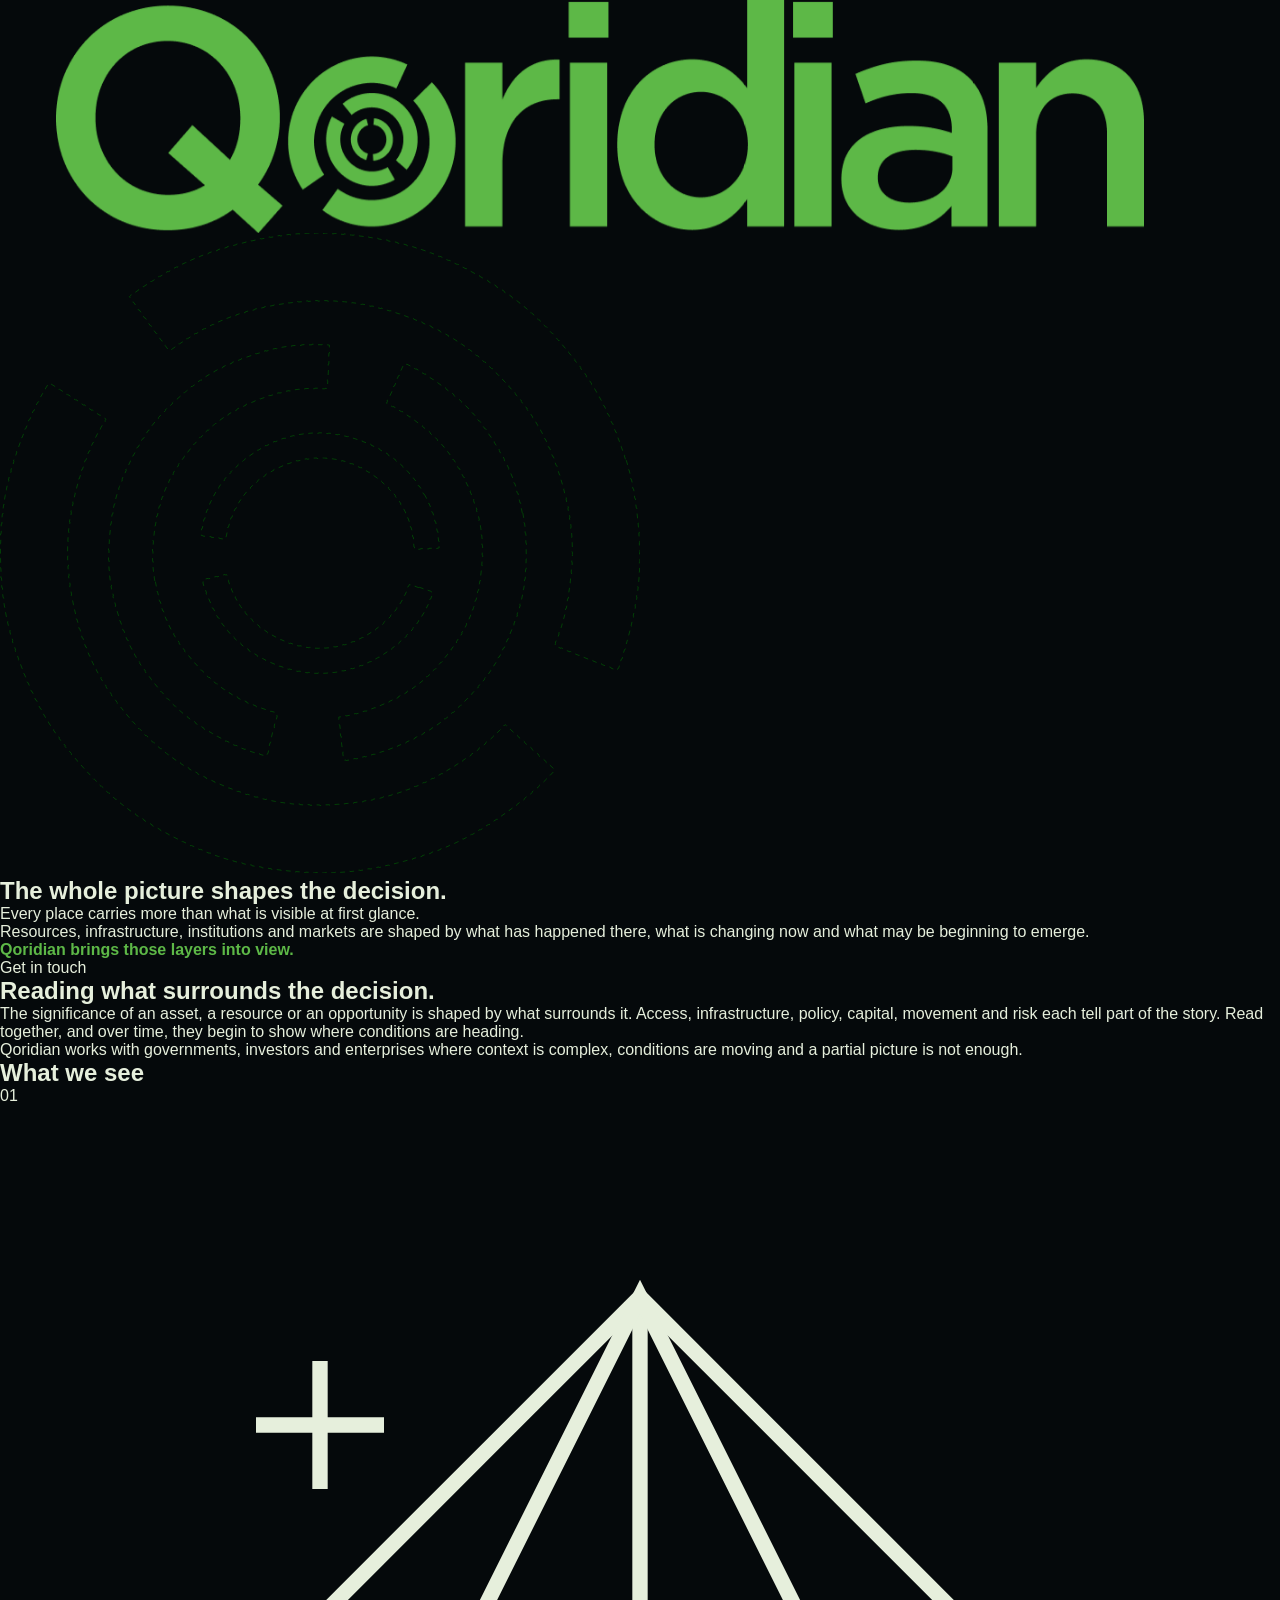
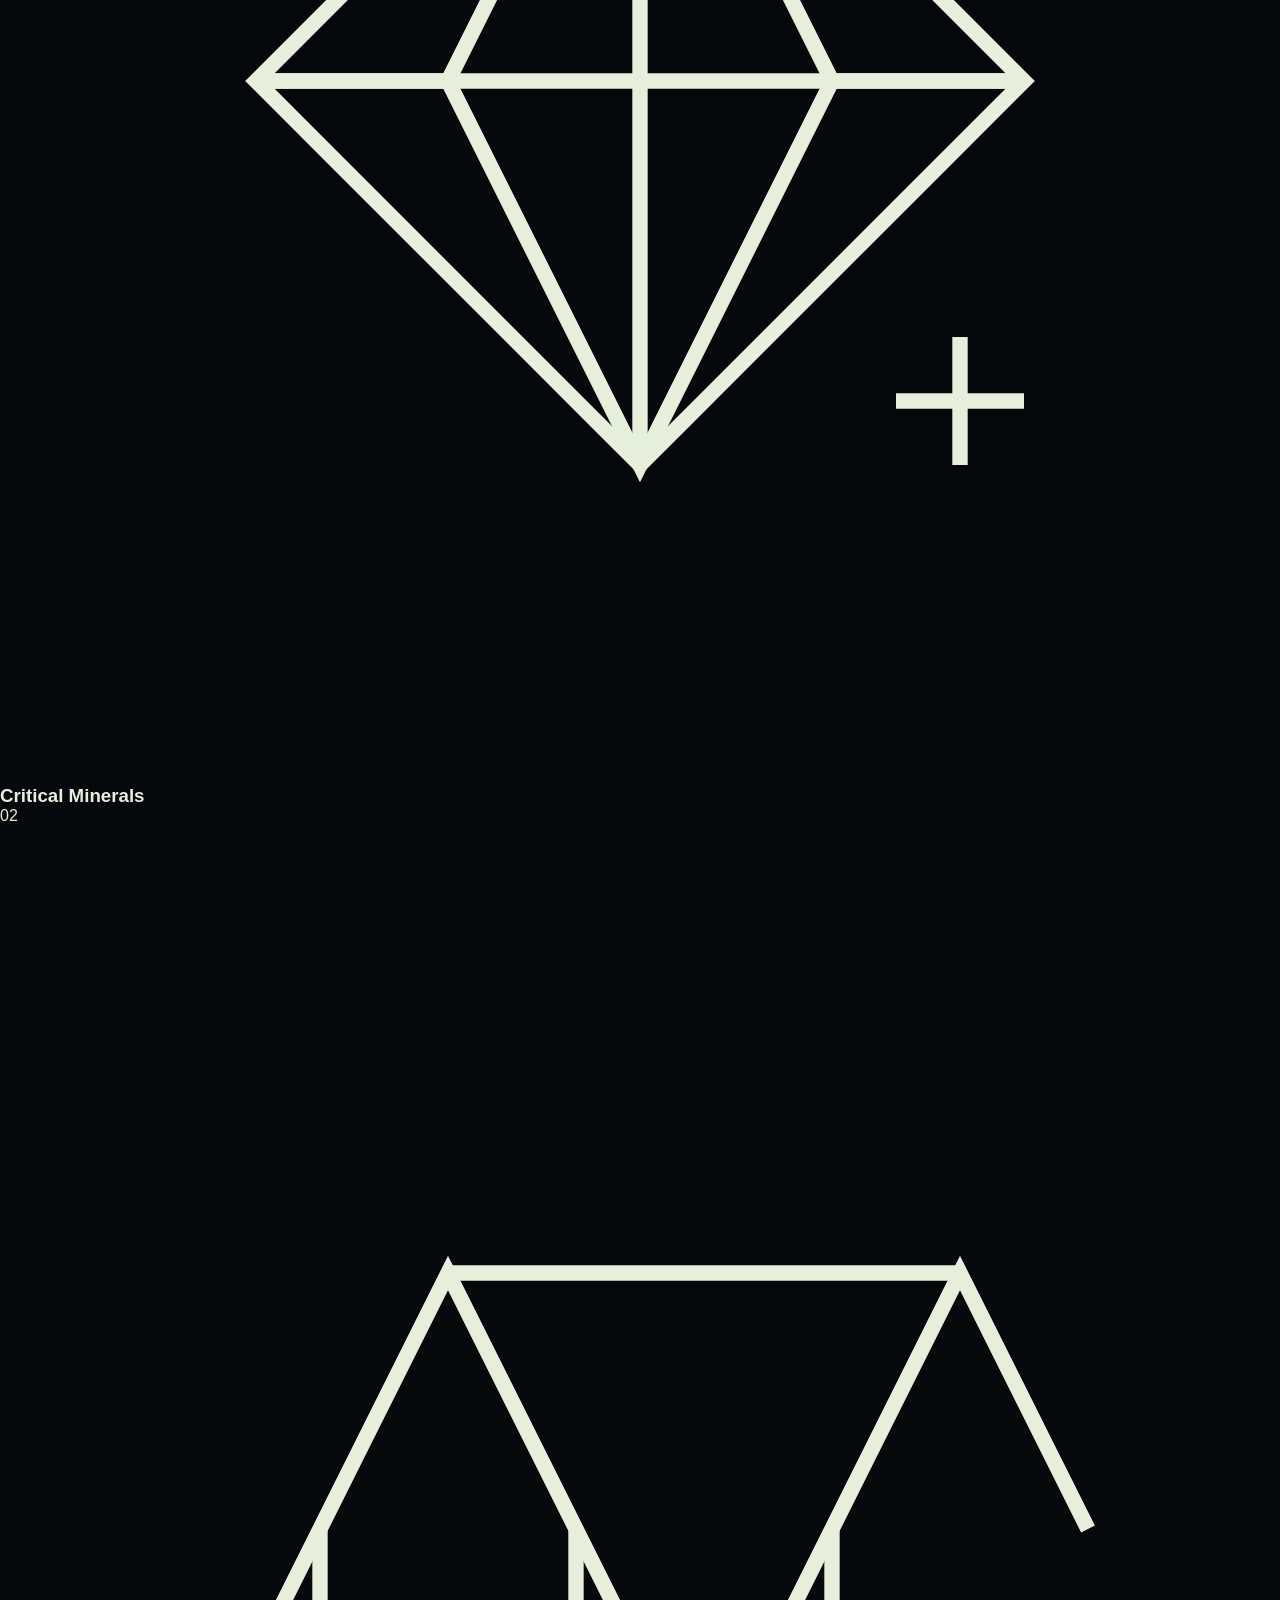
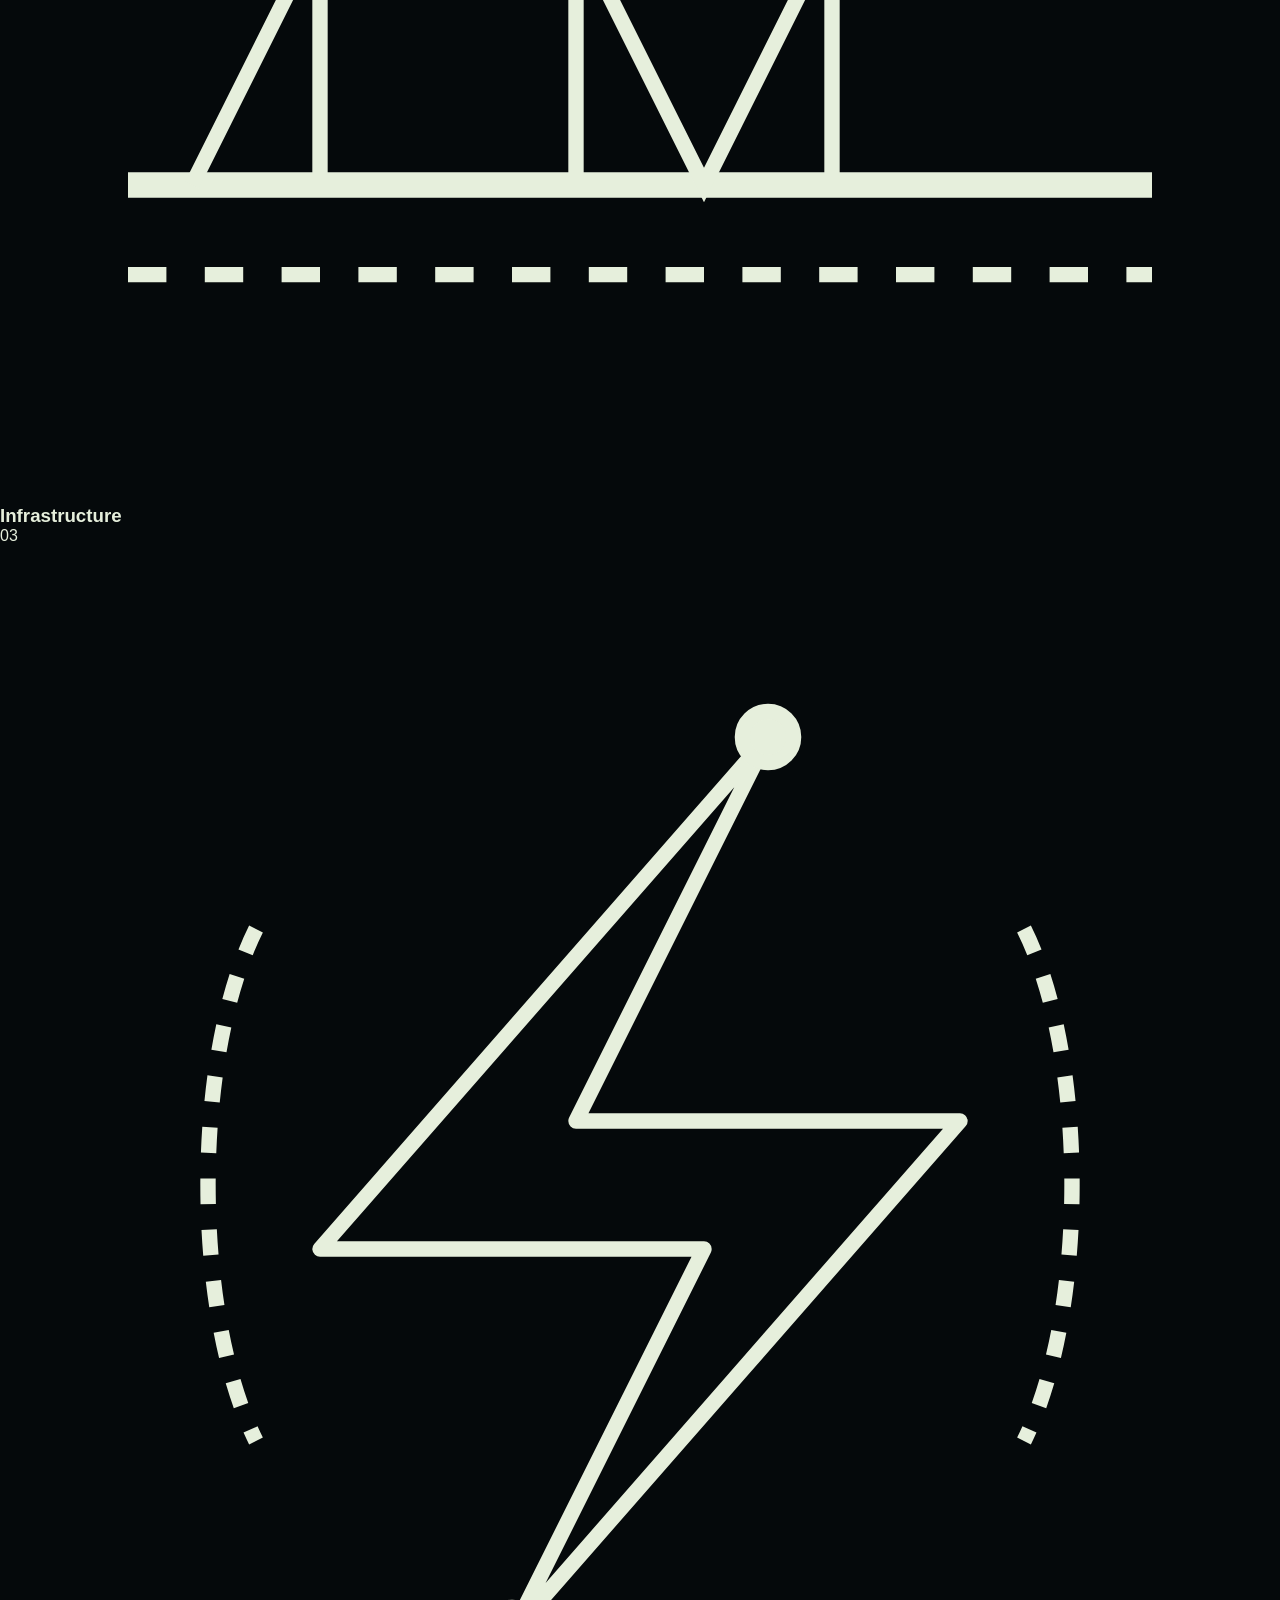
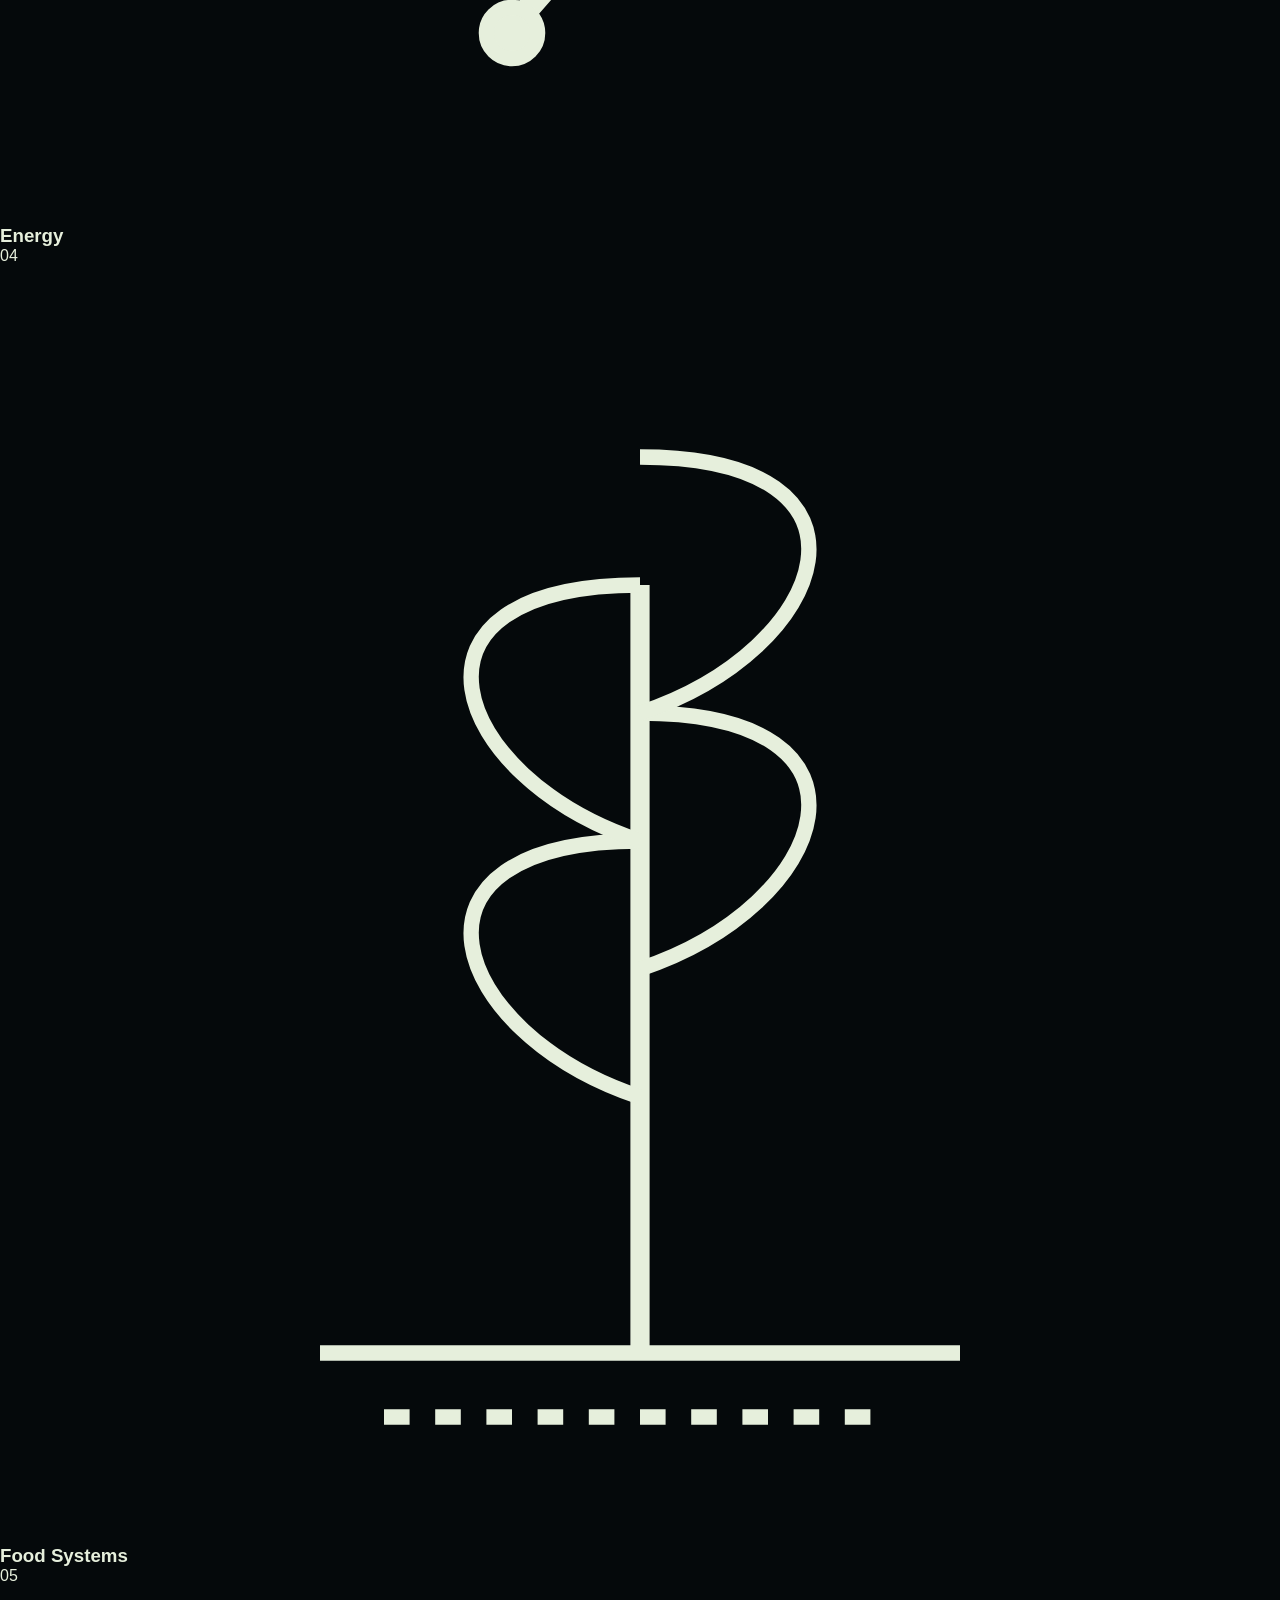
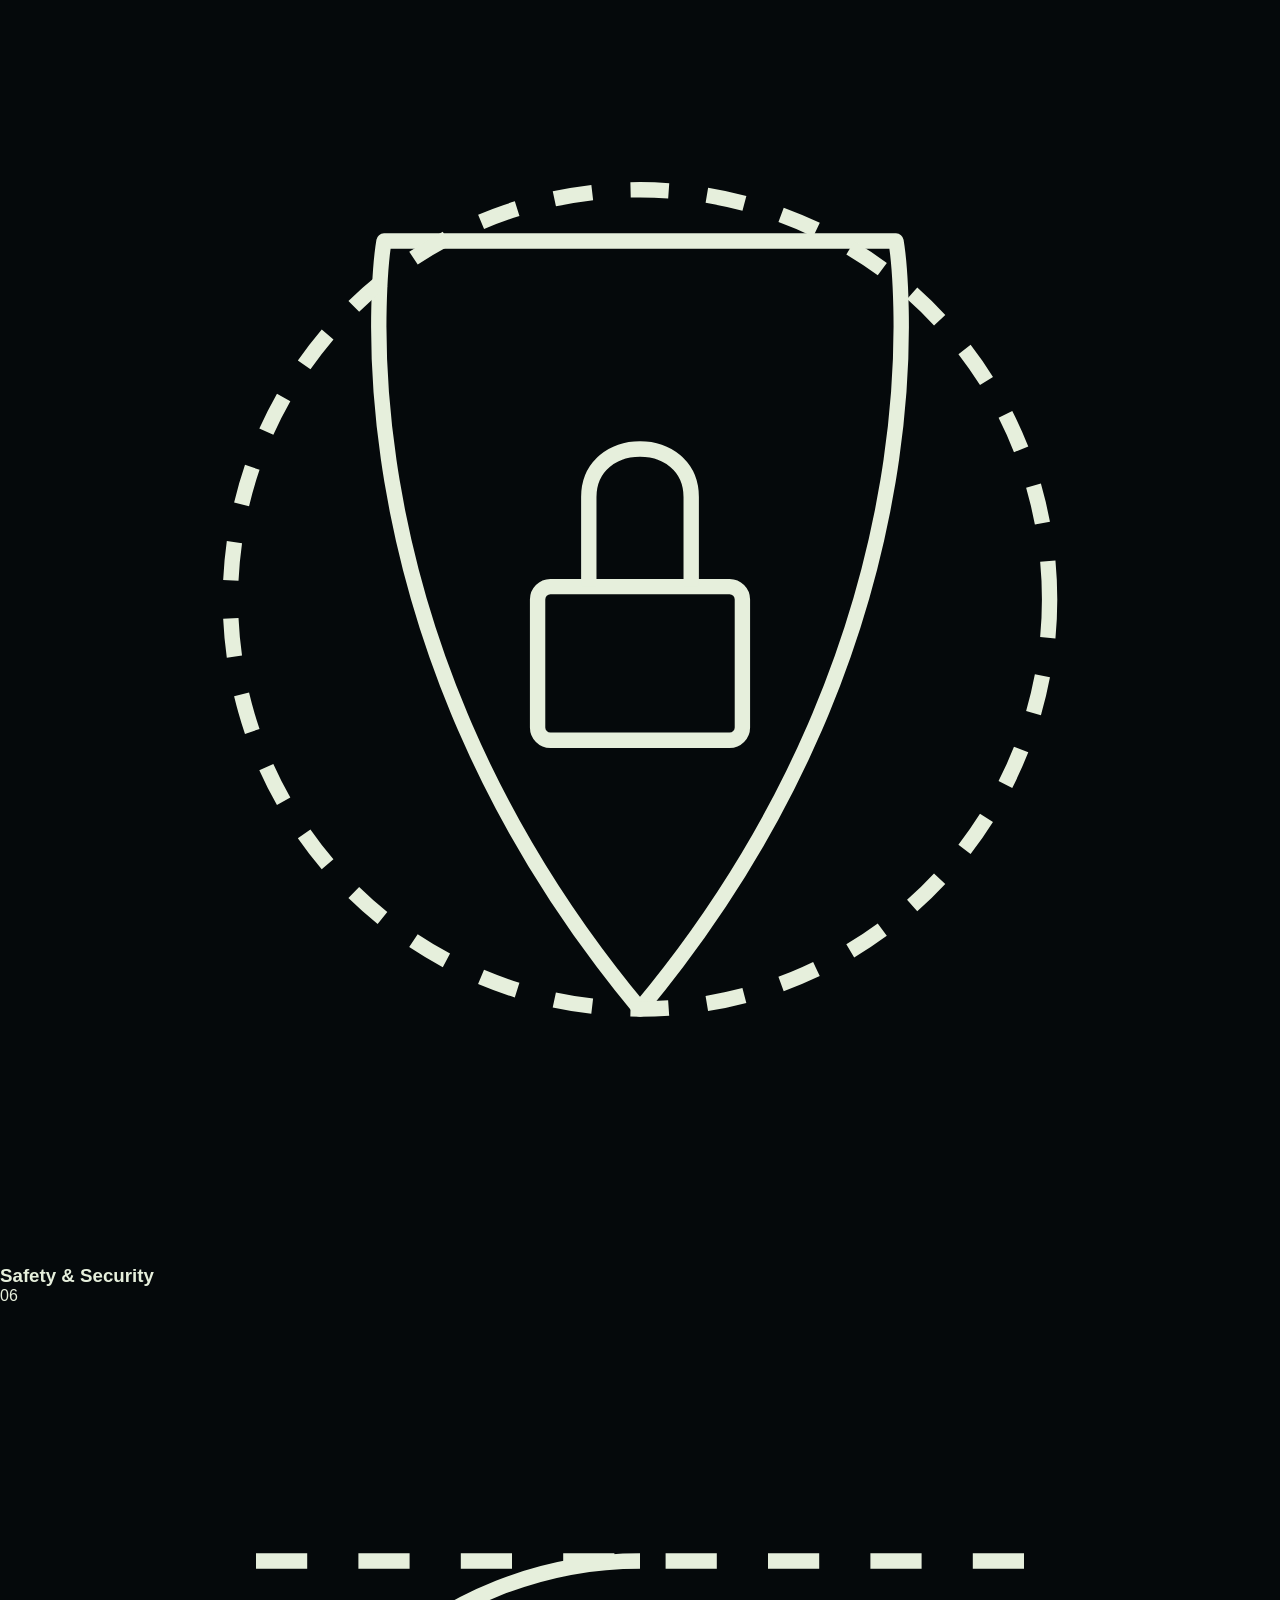
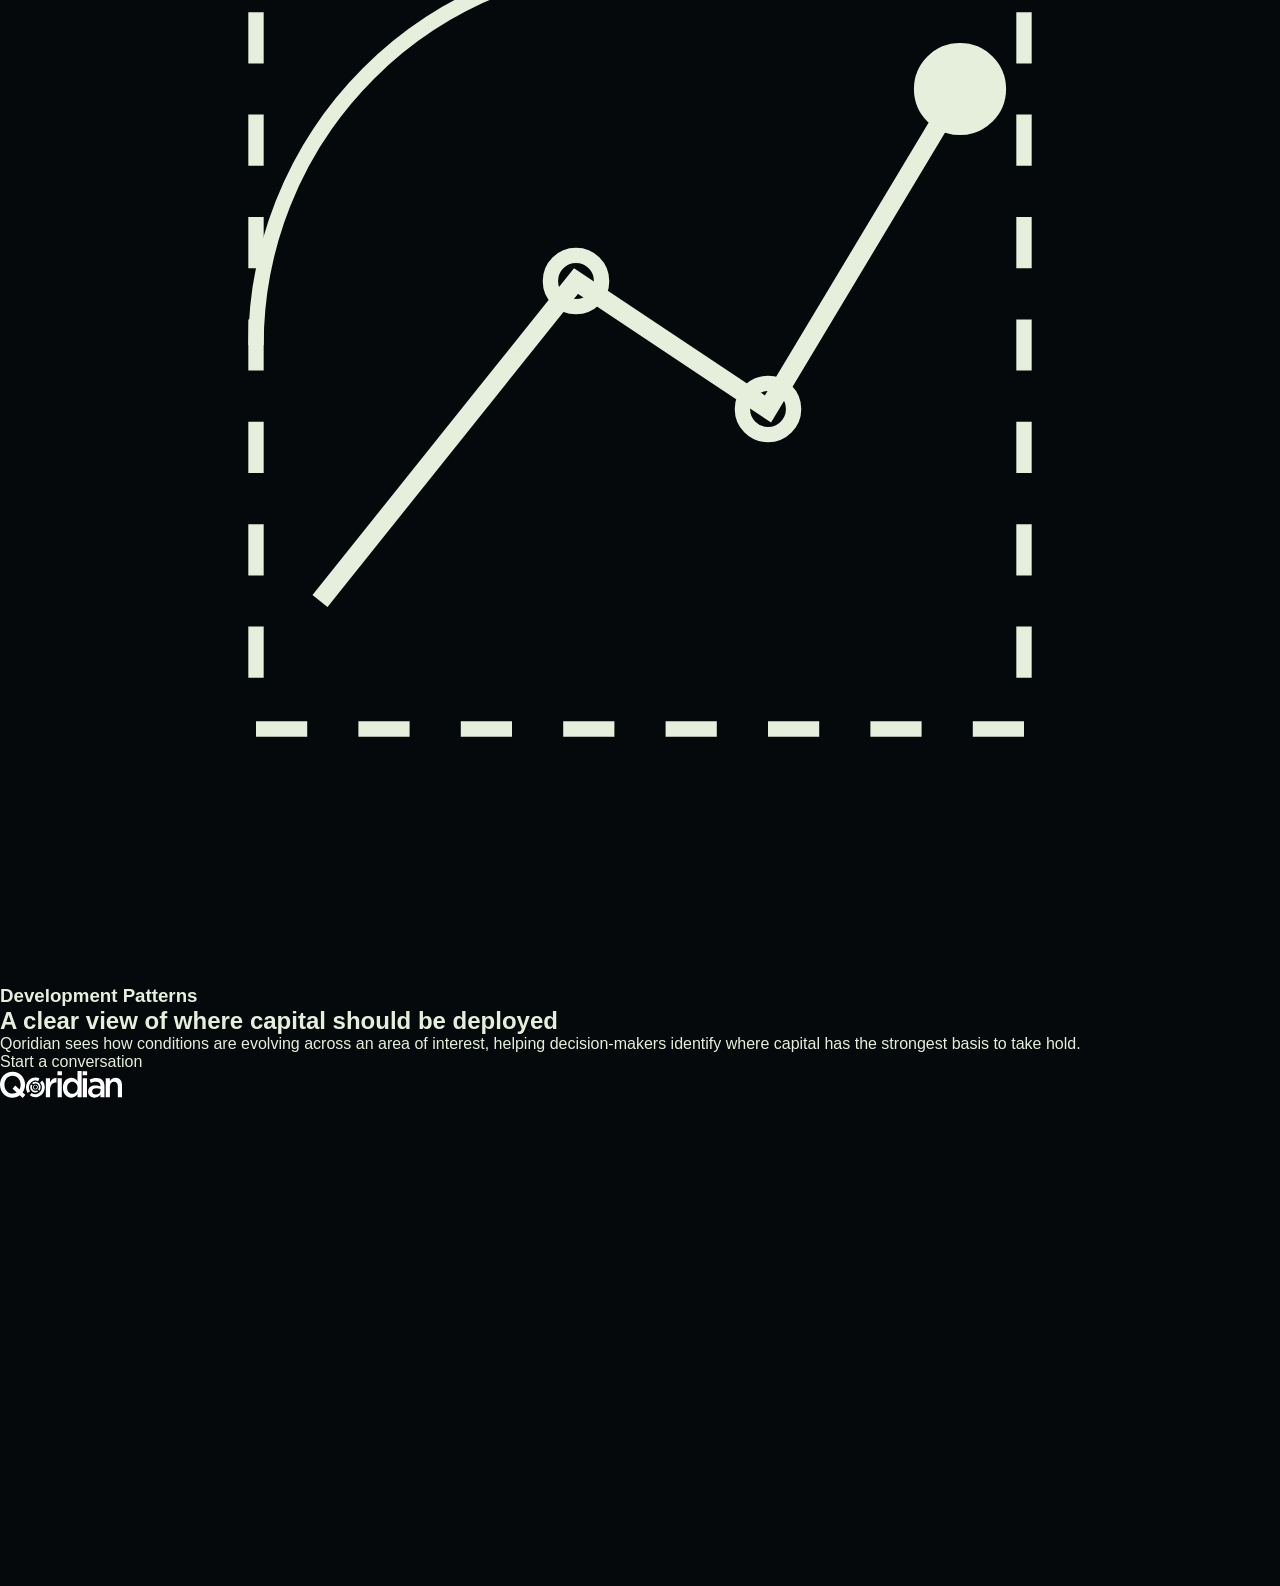
==== index.html @ 629e0365 "Update index.html" ====
<!DOCTYPE html>
<html lang="en">
<head>
  <meta charset="UTF-8">
  <meta name="viewport" content="width=device-width, initial-scale=1.0">
  <title>Qoridian</title>
  <link rel="stylesheet" href="style.css">
  <link rel="icon" type="image/svg" href="./logo2.svg">
</head>
<body>

  <!-- Global Subtle Background Grid Matrix -->
  <div class="global-grid-matrix"></div>

  <!-- 1. HEADER NAV -->
  <header class="site-header">
    <img src="./Vector.png" alt="Qoridian Logo" class="logo-img">
  </header>

  <main>
    
    <!-- 2. HERO SECTION -->
    <section class="hero-container">
      <!-- Pulsating Background SVG Wrapper -->
   <div class="bg-svg-wrapper">
  <object type="image/svg+xml" data="Vector.svg" class="hero-logo-svg"></object>
</div>

      <div class="hero-content">
        <h1>The whole picture <span class="green-text">shapes the decision.</span></h1>
         <p class="hero-lead">Every place carries more than what is visible at first glance.</p>
        <p class="hero-lead">Resources, infrastructure, institutions and markets are shaped by what has happened there, what is changing now and what may be beginning to emerge.</p>
        <h4 style="color: #5DB847;">Qoridian brings those layers into view.</h4>
        <a href="mailto:d.amachree@outlook.com" class="cta-btn">Get in touch</a>
      </div>
    </section>

    <!-- 3. PHILOSOPHY SECTION -->
   <section class="philosophy-section">
  <div class="section-container philosophy-layout">
    
    <!-- Left Side: Content Box -->
    <div class="philosophy-text-block">
      <h2>Reading what surrounds <span class="green-text">the decision.</span></h2>
      <div class="philosophy-content">
        <p>The significance of an asset, a resource or an opportunity is shaped by what surrounds it. Access, infrastructure, policy, capital, movement and risk each tell part of the story. Read together, and over time, they begin to show where conditions are heading.</p>
        <p>Qoridian works with governments, investors and enterprises where context is complex, conditions are moving and a partial picture is not enough.</p>
      </div>
    </div>

  </div>
</section>

  <section class="features-section" style="position: relative; overflow: hidden;">
  
  <div class="section-topography-bg"></div>

  <div class="section-container" style="position: relative; z-index: 2;">
    <h2>What we see</h2>
    
    <div class="features-grid">
      <div class="feature-card">
        <span class="card-num">01</span>
        <div class="wireframe-container">
          <svg class="wireframe-graphic" viewBox="0 0 100 100" fill="none" stroke="currentColor" stroke-width="1.2">
            <path d="M50 15 L80 45 L50 75 L20 45 Z" />
            <path d="M50 15 L50 75" />
            <path d="M20 45 L80 45" />
            <path d="M50 15 L35 45 L50 75 L65 45 Z" />
            <path d="M20 45 L35 45 M65 45 L80 45" />
            <path d="M25 20 L25 30 M20 25 L30 25" />
            <path d="M75 65 L75 75 M70 70 L80 70" />
          </svg>
        </div>
        <h3>Critical Minerals</h3>
        <div class="card-underline"></div>
      </div>

      <div class="feature-card">
        <span class="card-num">02</span>
        <div class="wireframe-container">
          <svg class="wireframe-graphic" viewBox="0 0 100 100" fill="none" stroke="currentColor" stroke-width="1.2">
            <path d="M10 75 L90 75" stroke-width="2" />
            <path d="M15 75 L35 35 L55 75 L75 35 L85 55" />
            <path d="M35 35 L75 35" />
            <line x1="25" y1="55" x2="25" y2="75" />
            <line x1="45" y1="55" x2="45" y2="75" />
            <line x1="65" y1="55" x2="65" y2="75" />
            <path d="M10 82 L90 82" stroke-dasharray="3 3" />
          </svg>
        </div>
        <h3>Infrastructure</h3>
        <div class="card-underline"></div>
      </div>

      <div class="feature-card">
        <span class="card-num">03</span>
        <div class="wireframe-container">
          <svg class="wireframe-graphic" viewBox="0 0 100 100" fill="none" stroke="currentColor" stroke-width="1.2">
            <path d="M60 15 L25 55 H55 L40 85 L75 45 H45 Z" fill="none" stroke-linejoin="round" />
            <path d="M20 30 C15 40 15 60 20 70" stroke-dasharray="2 2" />
            <path d="M80 30 C85 40 85 60 80 70" stroke-dasharray="2 2" />
            <circle cx="60" cy="15" r="2" fill="currentColor" />
            <circle cx="40" cy="85" r="2" fill="currentColor" />
          </svg>
        </div>
        <h3>Energy</h3>
        <div class="card-underline"></div>
      </div>

      <div class="feature-card">
        <span class="card-num">04</span>
        <div class="wireframe-container">
          <svg class="wireframe-graphic" viewBox="0 0 100 100" fill="none" stroke="currentColor" stroke-width="1.2">
            <path d="M50 85 V25" stroke-width="1.5" />
            <path d="M50 65 C35 60 30 45 50 45" />
            <path d="M50 45 C35 40 30 25 50 25" />
            <path d="M50 55 C65 50 70 35 50 35" />
            <path d="M50 35 C65 30 70 15 50 15" />
            <path d="M25 85 H75" />
            <path d="M30 90 H70" stroke-dasharray="2 2" />
          </svg>
        </div>
        <h3>Food Systems</h3>
        <div class="card-underline"></div>
      </div>

      <div class="feature-card">
        <span class="card-num">05</span>
        <div class="wireframe-container">
          <svg class="wireframe-graphic" viewBox="0 0 100 100" fill="none" stroke="currentColor" stroke-width="1.2">
            <path d="M30 20 H70 C70 20 75 50 50 80 C25 50 30 20 30 20 Z" stroke-linejoin="round" />
            <rect x="42" y="47" width="16" height="12" rx="1" />
            <path d="M46 47 V40 C46 35 54 35 54 40 V47" />
            <circle cx="50" cy="48" r="32" stroke-dasharray="3 3" />
          </svg>
        </div>
        <h3>Safety & Security</h3>
        <div class="card-underline"></div>
      </div>

      <div class="feature-card">
        <span class="card-num">06</span>
        <div class="wireframe-container">
          <svg class="wireframe-graphic" viewBox="0 0 100 100" fill="none" stroke="currentColor" stroke-width="1.2">
            <path d="M20 20 H80 V80 H20 Z" stroke-dasharray="4 4" />
            <path d="M25 70 L45 45 L60 55 L75 30" stroke-width="1.5" />
            <path d="M20 50 A 30 30 0 0 1 50 20" />
            <circle cx="75" cy="30" r="3" fill="currentColor" />
            <circle cx="45" cy="45" r="2" />
            <circle cx="60" cy="55" r="2" />
          </svg>
        </div>
        <h3>Development Patterns</h3>
        <div class="card-underline"></div>
      </div>
    </div>
  </div>
</section>
    <!-- 6. DEPLOYMENT SECTION (BOTTOM HERO) -->
    <section id="contact" class="deployment-section">
      <div class="section-container">
        <h2>A clear view of where capital should be deployed</h2>
        <p>Qoridian sees how conditions are evolving across an area of interest, helping decision-makers identify where capital has the strongest basis to take hold.</p>
         <a href="mailto:d.amachree@outlook.com" class="footer-btn">Start a conversation</a>
      </div>
    </section>
    

  </main>

  <footer class="site-footer">
  <div class="footer-grid-overlay"></div>
 

  <div class="giant-footer-brand-svg">
    <object type="image/svg+xml" data="logo2.svg" class="footer-logo-object"></object>
  </div>
</footer>

<script src="scroll.js"></script>
</body>
</html>
---- style.css ----
/* =====================================================
   QORIDIAN GLOBAL DESIGN SYSTEM
===================================================== */

:root {

  --background: #05090b;

  --text: #e6efdc;

  --muted: #b5bdb5;

  --green: #58c83d;

  --green-bright: #66d94a;

  --pale: #e5f0da;

  --line: rgba(220, 232, 215, 0.48);

  --sans: "Inter Tight", sans-serif;

  --serif: "Newsreader", serif;

  --max-width: 1470px;

  --desktop-gutter: 56px;

  --tablet-gutter: 30px;

  --mobile-gutter: 16px;
}


/* =====================================================
   RESET
===================================================== */

* {
  margin: 0;
  padding: 0;
  box-sizing: border-box;
}


html {
  min-width: 320px;

  background:
    var(--background);

  scroll-behavior: smooth;
}


body {
  min-width: 320px;

  background:
    var(--background);

  color: var(--text);

  font-family:
    var(--sans);

  overflow-x: hidden;
}


body.menu-open {
  overflow: hidden;
}


a {
  color: inherit;
  text-decoration: none;
}


button {
  font-family: inherit;
}


img,
svg {
  display: block;
  max-width: 100%;
}


/* =====================================================
   GLOBAL MOVING SQUARE BACKGROUND
===================================================== */

.global-square-field {

  position: fixed;

  inset: -12%;

  width: 124%;
  height: 124%;

  z-index: 0;

  pointer-events: none;

  overflow: hidden;

  will-change:
    transform;
}


/* Individual square */

.square {

  position: absolute;

  width: var(--size);
  height: var(--size);

  left: var(--x);
  top: var(--y);

  background:
    rgba(
      78,
      201,
      59,
      var(--opacity)
    );

  box-shadow:
    0 0 8px
    rgba(
      78,
      201,
      59,
      calc(var(--opacity) * 0.2)
    );

  animation:
    squareMove
    var(--duration)
    ease-in-out
    var(--delay)
    infinite
    alternate,

    squarePulse
    var(--pulse)
    ease-in-out
    var(--delay)
    infinite;

  will-change:
    transform,
    opacity;
}


/* Occasional blue/cool square */

.square.cool {

  background:
    rgba(
      69,
      96,
      170,
      var(--cool-opacity)
    );

}


/* Softer green square */

.square.soft {

  background:
    rgba(
      125,
      165,
      92,
      var(--soft-opacity)
    );

}


/* Movement */

@keyframes squareMove {

  from {
    transform:
      translate3d(
        0,
        0,
        0
      );
  }

  to {
    transform:
      translate3d(
        var(--move-x),
        var(--move-y),
        0
      );
  }

}


/* Opacity */

@keyframes squarePulse {

  0%,
  100% {
    opacity: 0.7;
  }

  50% {
    opacity: 1;
  }

}


/* =====================================================
   GLOBAL CONTENT LAYER
===================================================== */

.site-header,
main,
.mobile-menu {
  position: relative;

  z-index: 2;
}


.section {

  position: relative;

  width: 100%;

  background:
    transparent;
}


/* =====================================================
   NAVIGATION
===================================================== */

.site-header {

  width:
    min(
      var(--max-width),
      calc(
        100% -
        (var(--desktop-gutter) * 2)
      )
    );

  min-height: 132px;

  margin:
    0 auto;

  display: grid;

  grid-template-columns:
    auto
    1fr
    auto;

  align-items: center;

  gap: 40px;

  will-change:
    transform;
}


/* Logo */

.brand {

  width: 150px;

  flex-shrink: 0;
}


.brand img {

  width: 100%;

  height: auto;
}


/* Desktop navigation */

.desktop-nav {

  display:
    flex;

  align-items:
    center;

  justify-content:
    center;

  gap:
    clamp(
      28px,
      2.6vw,
      50px
    );
}


/* Bracket navigation */

.bracket-link {

  position: relative;

  color:
    #d8dfd5;

  font-family:
    var(--sans);

  font-size:
    12px;

  font-weight:
    400;

  line-height:
    1;

  white-space:
    nowrap;

  transition:
    color
    220ms
    ease;
}


.bracket-link::before,
.bracket-link::after {

  position: absolute;

  top: 50%;

  transform:
    translateY(-50%);

  color:
    #d8dfd5;

  font-size:
    19px;

  font-weight:
    300;
}


.bracket-link::before {

  content:
    "[";

  left:
    -13px;
}


.bracket-link::after {

  content:
    "]";

  right:
    -13px;
}


.bracket-link:hover,
.bracket-link:hover::before,
.bracket-link:hover::after {

  color:
    var(--green);
}


/* Conversation */

.conversation-link {

  min-height:
    43px;

  padding:
    0 17px;

  display:
    flex;

  align-items:
    center;

  justify-content:
    center;

  border:
    1px solid
    rgba(
      220,
      232,
      215,
      0.48
    );

  color:
    #dfe7db;

  font-size:
    15px;

  white-space:
    nowrap;

  transition:
    background
    220ms
    ease,

    color
    220ms
    ease;
}


.conversation-link:hover {

  color:
    #071008;

  background:
    var(--pale);
}


/* =====================================================
   MOBILE MENU BUTTON
===================================================== */

.menu-toggle {

  display:
    none;

  width:
    44px;

  height:
    44px;

  align-items:
    center;

  justify-content:
    center;

  flex-direction:
    column;

  gap:
    6px;

  background:
    transparent;

  border:
    1px solid
    rgba(
      220,
      232,
      215,
      0.4
    );

  cursor:
    pointer;
}


.menu-toggle span {

  width:
    17px;

  height:
    1px;

  background:
    var(--text);

  transition:
    transform
    220ms
    ease;
}


.menu-toggle.active
span:first-child {

  transform:
    translateY(3.5px)
    rotate(45deg);
}


.menu-toggle.active
span:last-child {

  transform:
    translateY(-3.5px)
    rotate(-45deg);
}


/* =====================================================
   MOBILE MENU
===================================================== */

.mobile-menu {

  position:
    fixed;

  inset:
    0;

  z-index:
    20;

  display:
    grid;

  place-items:
    center;

  padding:
    100px 24px 40px;

  background:
    rgba(
      5,
      9,
      11,
      0.97
    );

  opacity:
    0;

  visibility:
    hidden;

  pointer-events:
    none;

  transition:
    opacity
    220ms
    ease,

    visibility
    220ms
    ease;
}


.mobile-menu.open {

  opacity:
    1;

  visibility:
    visible;

  pointer-events:
    auto;
}


.mobile-menu nav {

  width:
    min(
      430px,
      100%
    );

  display:
    flex;

  flex-direction:
    column;
}


.mobile-menu nav a {

  padding:
    18px 8px;

  border-bottom:
    1px solid
    rgba(
      220,
      232,
      215,
      0.15
    );

  color:
    var(--text);

  font-size:
    18px;
}


.mobile-menu nav a::before {

  content:
    "[";

  margin-right:
    8px;

  color:
    var(--green);
}


.mobile-menu nav a::after {

  content:
    "]";

  margin-left:
    8px;

  color:
    var(--green);
}


.mobile-conversation {

  margin-top:
    20px;

  border:
    1px solid
    rgba(
      220,
      232,
      215,
      0.42
    ) !important;

  text-align:
    center;
}


/* =====================================================
   HERO
===================================================== */

.hero {

  min-height:
    calc(
      100svh -
      132px
    );

  display:
    flex;

  align-items:
    center;
}


.hero-inner {

  width:
    min(
      1180px,
      calc(
        100% - 80px
      )
    );

  margin:
    0 auto;

  display:
    flex;

  justify-content:
    center;

  text-align:
    center;
}


.hero-copy {

  width:
    min(
      100%,
      1080px
    );

  will-change:
    transform;
}


/* Headline */

.hero h1 {

  display:
    flex;

  flex-direction:
    column;

  align-items:
    center;

  color:
    var(--text);

  font-family:
    var(--sans);

  font-weight:
    400;

  letter-spacing:
    -0.055em;

  line-height:
    0.95;
}


.hero-title {

  font-size:
    clamp(
      56px,
      6.15vw,
      96px
    );
}


.hero-italic {

  margin-top:
    12px;

  color:
    var(--green);

  font-family:
    var(--serif);

  font-size:
    clamp(
      55px,
      6.05vw,
      94px
    );

  font-weight:
    400;

  font-style:
    italic;

  letter-spacing:
    -0.045em;

  line-height:
    0.98;
}


/* Description */

.hero-description {

  width:
    min(
      850px,
      100%
    );

  margin:
    43px auto 0;

  color:
    var(--muted);

  font-family:
    var(--sans);

  font-size:
    clamp(
      17px,
      1.3vw,
      21px
    );

  line-height:
    1.58;

  letter-spacing:
    -0.01em;
}


/* =====================================================
   HERO BUTTONS
===================================================== */

.hero-actions {

  margin-top:
    57px;

  display:
    flex;

  justify-content:
    center;

  align-items:
    center;

  gap:
    35px;
}


.corner-button,
.filled-button {

  position:
    relative;

  width:
    205px;

  height:
    52px;

  display:
    flex;

  align-items:
    center;

  justify-content:
    center;

  font-family:
    var(--sans);

  font-size:
    16px;

  transition:
    transform
    220ms
    ease,

    color
    220ms
    ease,

    background
    220ms
    ease;
}


/* Corner button */

.corner-button {

  color:
    var(--text);
}


.corner-button::before,
.corner-button::after,
.corner-button span::before,
.corner-button span::after {

  content:
    "";

  position:
    absolute;

  width:
    7px;

  height:
    7px;

  border:
    0 solid
    rgba(
      220,
      232,
      215,
      0.7
    );
}


/* Top left */

.corner-button::before {

  top:
    0;

  left:
    0;

  border-top-width:
    1px;

  border-left-width:
    1px;
}


/* Bottom right */

.corner-button::after {

  right:
    0;

  bottom:
    0;

  border-right-width:
    1px;

  border-bottom-width:
    1px;
}


/* Bottom left */

.corner-button span::before {

  left:
    0;

  bottom:
    0;

  border-left-width:
    1px;

  border-bottom-width:
    1px;
}


/* Top right */

.corner-button span::after {

  right:
    0;

  top:
    0;

  border-right-width:
    1px;

  border-top-width:
    1px;
}


.corner-button:hover {

  color:
    var(--green);

  transform:
    translateY(-2px);
}


/* Filled */

.filled-button {

  color:
    #101810;

  background:
    var(--pale);

  border:
    1px solid
    var(--pale);
}


.filled-button:hover {

  background:
    #f3f8ef;

  transform:
    translateY(-2px);
}


/* =====================================================
   PLACEHOLDER SECTIONS
   Only here so we can test the global background/parallax.
===================================================== */

.placeholder-section {

  min-height:
    100svh;

  display:
    grid;

  place-items:
    center;

  color:
    var(--green);

  font-size:
    14px;
}


/* =====================================================
   TABLET
===================================================== */

@media (max-width: 1180px) {

  :root {
    --desktop-gutter: 32px;
  }


  .desktop-nav {

    gap:
      25px;
  }


  .bracket-link {

    font-size:
      12px;
  }


  .conversation-link {

    display:
      none;
  }


  .site-header {

    grid-template-columns:
      auto
      1fr
      auto;
  }


  .hero-inner {

    width:
      min(
        900px,
        calc(
          100% - 60px
        )
      );
  }


  .hero-title {

    font-size:
      clamp(
        50px,
        8vw,
        76px
      );
  }


  .hero-italic {

    font-size:
      clamp(
        49px,
        7.8vw,
        74px
      );
  }

}


/* =====================================================
   TABLET / MOBILE NAV
===================================================== */

@media (max-width: 820px) {

  :root {
    --desktop-gutter: 24px;
  }


  .site-header {

    min-height:
      94px;

    display:
      flex;

    justify-content:
      space-between;
  }


  .brand {

    width:
      132px;
  }


  .desktop-nav,
  .conversation-link {

    display:
      none;
  }


  .menu-toggle {

    display:
      flex;
  }


  .hero {

    min-height:
      calc(
        100svh -
        94px
      );
  }


  .hero-inner {

    width:
      calc(
        100% -
        40px
      );

    max-width:
      680px;
  }


  .hero-title {

    font-size:
      clamp(
        43px,
        9vw,
        65px
      );
  }


  .hero-italic {

    font-size:
      clamp(
        42px,
        8.8vw,
        63px
      );

    margin-top:
      9px;
  }


  .hero-description {

    margin-top:
      32px;

    font-size:
      16px;
  }


  .hero-actions {

    margin-top:
      40px;
  }


  .global-square-field {

    inset:
      -7%;

    width:
      114%;

    height:
      114%;
  }

}


/* =====================================================
   MOBILE
===================================================== */

@media (max-width: 560px) {

  .site-header {

    min-height:
      78px;

    width:
      calc(
        100% -
        32px
      );
  }


  .brand {

    width:
      116px;
  }


  .menu-toggle {

    width:
      42px;

    height:
      42px;
  }


  .hero {

    min-height:
      calc(
        100svh -
        78px
      );
  }


  .hero-inner {

    width:
      calc(
        100% -
        32px
      );
  }


  .hero-title {

    font-size:
      clamp(
        35px,
        11.5vw,
        52px
      );

    line-height:
      0.99;
  }


  .hero-italic {

    font-size:
      clamp(
        34px,
        11vw,
        50px
      );

    margin-top:
      8px;
  }


  .hero-description {

    margin-top:
      28px;

    font-size:
      15px;

    line-height:
      1.62;
  }


  .hero-actions {

    width:
      100%;

    margin-top:
      34px;

    flex-direction:
      column;

    gap:
      13px;
  }


  .corner-button,
  .filled-button {

    width:
      min(
        100%,
        310px
      );

    height:
      51px;
  }


  .global-square-field {

    inset:
      -5%;

    width:
      110%;

    height:
      110%;
  }


  .square {

    /*
      Keep movement visible,
      but reduce rendering pressure.
    */

    animation-duration:
      calc(
        var(--duration) * 1.1
      );
  }

}


/* =====================================================
   SMALL PHONES
===================================================== */

@media (max-width: 370px) {

  .brand {
    width:
      106px;
  }


  .hero-title {
    font-size:
      34px;
  }


  .hero-italic {
    font-size:
      33px;
  }


  .hero-description {
    font-size:
      14px;
  }


  .corner-button,
  .filled-button {
    width:
      100%;
  }

}


/* =====================================================
   REDUCED MOTION
===================================================== */

@media (prefers-reduced-motion: reduce) {

  html {
    scroll-behavior:
      auto;
  }


  *,
  *::before,
  *::after {

    animation-duration:
      0.01ms !important;

    animation-iteration-count:
      1 !important;

    transition-duration:
      0.01ms !important;
  }

}

/* =====================================================
   PROPOSITION
===================================================== */

.proposition-section {
  position: relative;

  width: 100%;
  min-height: 760px;

  display: flex;
  align-items: center;

  padding:
    120px 0;
}


.proposition-inner {
  width:
    min(
      1180px,
      calc(100% - 80px)
    );

  margin: 0 auto;

  display: grid;

  grid-template-columns:
    minmax(0, 0.95fr)
    minmax(0, 1.05fr);

  align-items: center;

  gap: clamp(
    50px,
    6vw,
    100px
  );
}


/* =====================================================
   LEFT CONTENT
===================================================== */

.proposition-copy {
  width: 100%;
  max-width: 590px;

  will-change: transform;
}


.section-label {
  display: flex;
  align-items: center;

  gap: 10px;

  margin-bottom: 42px;

  color:
    var(--green);

  font-family: "Azeret Mono", monospace;

  font-size: 12px;

  font-weight: 200;

  letter-spacing: 0.01em;
}


.proposition-copy h2 {

  margin: 0;

  color:
    var(--text);

  font-family:
    var(--serif);

  font-size:
    clamp(
      48px,
      4.5vw,
      70px
    );

  font-weight:
    400;

  line-height:
    0.99;

  letter-spacing:
    -0.04em;
}


.proposition-copy h2 span {
  display: block;
}


.proposition-copy h2 em {
  display: block;

  color:
    var(--green);

  font-style:
    normal;
}


.proposition-copy p {

  max-width:
    580px;

  margin-top:
    40px;

  color:
    var(--muted);

  font-family:
    var(--sans);

  font-size:
    clamp(
      16px,
      1.25vw,
      19px
    );

  line-height:
    1.65;

  letter-spacing:
    -0.01em;
}


/* =====================================================
   SYSTEM MAP
===================================================== */

.system-map {

  position: relative;

  width: 100%;

  height: 500px;

  max-width: 700px;

  margin-left: auto;

  will-change:
    transform;
}


/* SVG occupies entire network */

.system-connections {

  position: absolute;

  inset: 0;

  width: 100%;
  height: 100%;

  overflow: visible;

  pointer-events: none;

  z-index: 1;
}


/* =====================================================
   CONNECTION STRINGS
===================================================== */

.system-connections line {

  stroke:
    rgba(
      88,
      200,
      61,
      0.78
    );

  stroke-width:
    1;

  vector-effect:
    non-scaling-stroke;

  stroke-linecap:
    round;

  stroke-dasharray:
    5 4;

  animation:
    lineFlow
    6s
    linear
    infinite;

  opacity:
    0.72;
}


@keyframes lineFlow {

  from {
    stroke-dashoffset:
      0;
  }

  to {
    stroke-dashoffset:
      -36;
  }

}


/* =====================================================
   CONNECTION POINTS
===================================================== */

.connection-point {

  fill:
    var(--green);

  opacity:
    0.9;

  transform-box:
    fill-box;

  transform-origin:
    center;

  animation:
    connectionPulse
    2.8s
    ease-in-out
    infinite;
}


@keyframes connectionPulse {

  0%,
  100% {
    opacity:
      0.45;

    transform:
      scale(0.75);
  }

  50% {
    opacity:
      1;

    transform:
      scale(1.25);
  }

}


/* =====================================================
   SYSTEM NODES
===================================================== */

.system-node {

  position: absolute;

  z-index: 2;

  height:
    40px;

  width:
    180px;

  display:
    flex;

  align-items:
    center;

  justify-content:
    center;

  padding:
    0 18px;

  color:
    var(--green);

  background:
    rgba(
      5,
      9,
      11,
      0.22
    );

  border:
    1px solid
    rgba(
      220,
      232,
      215,
      0.30
    );

  font-family:
    var(--sans);

  font-size:
    13px;

  font-weight:
    500;

  white-space:
    nowrap;

  will-change:
    transform;
}


/* =====================================================
   TECHNICAL CORNERS
===================================================== */

.system-node::before,
.system-node::after {

  content:
    "";

  position:
    absolute;

  width:
    7px;

  height:
    7px;

  border-color:
    rgba(
      220,
      232,
      215,
      0.72
    );

  border-style:
    solid;
}


.system-node::before {

  top:
    -1px;

  left:
    -1px;

  border-width:
    1px 0 0 1px;
}


.system-node::after {

  right:
    -1px;

  bottom:
    -1px;

  border-width:
    0 1px 1px 0;
}


/* =====================================================
   DESKTOP POSITIONS
===================================================== */

.node-supply {

  left:
    10%;

  top:
    6%;
}


.node-demand {

  left:
    45%;

  top:
    11%;
}


.node-competing {

  left:
    6%;

  top:
    31%;
}


.node-infrastructure {

  left:
    55%;

  top:
    25%;
}


.node-population {

  left:
    13%;

  top:
    48%;
}


.node-climate {

  left:
    57%;

  top:
    64%;
}


/* =====================================================
   TABLET
===================================================== */

@media (max-width: 1000px) {

  .proposition-section {

    min-height:
      auto;

    padding:
      110px 0;
  }


  .proposition-inner {

    width:
      calc(
        100% - 60px
      );

    grid-template-columns:
      1fr;

    gap:
      80px;
  }


  .proposition-copy {

    max-width:
      700px;
  }


  .system-map {

    width:
      min(
        100%,
        700px
      );

    margin:
      0 auto;

    height:
      470px;
  }

}


/* =====================================================
   MOBILE
===================================================== */

@media (max-width: 600px) {

  .proposition-section {

    padding:
      90px 0;
  }


  .proposition-inner {

    width:
      calc(
        100% - 32px
      );

    gap:
      60px;
  }


  .section-label {

    margin-bottom:
      28px;

    font-size:
      12px;
  }


  .section-label span {

    width:
      6px;

    height:
      6px;
  }


  .proposition-copy h2 {

    font-size:
      clamp(
        42px,
        11.5vw,
        56px
      );

    line-height:
      1;
  }


  .proposition-copy p {

    margin-top:
      28px;

    font-size:
      15px;

    line-height:
      1.65;
  }


  .system-map {

    height:
      470px;

    width:
      100%;
  }


  .system-node {

    width:
      140px;

    height:
      37px;

    font-size:
      10px;

    padding:
      0 10px;
  }


  /*
    Mobile network arrangement:

            SUPPLY

            DEMAND

       COMPETING  INFRASTRUCTURE

       POPULATION  CLIMATE
  */


  .node-supply {

    left:
      calc(
        50% - 70px
      );

    top:
      2%;
  }


  .node-demand {

    left:
      calc(
        50% - 70px
      );

    top:
      20%;
  }


  .node-competing {

    left:
      0;

    top:
      41%;
  }


  .node-infrastructure {

    left:
      calc(
        100% - 140px
      );

    top:
      41%;
  }


  .node-population {

    left:
      3%;

    top:
      70%;
  }


  .node-climate {

    left:
      calc(
        100% - 143px
      );

    top:
      70%;
  }

}


/* =====================================================
   SMALL PHONES
===================================================== */

@media (max-width: 390px) {

  .system-map {

    height:
      440px;
  }


  .system-node {

    width:
      126px;

    height:
      35px;

    font-size:
      9px;
  }


  .node-supply,
  .node-demand {

    left:
      calc(
        50% - 63px
      );
  }


  .node-infrastructure {

    left:
      calc(
        100% - 126px
      );
  }


  .node-climate {

    left:
      calc(
        100% - 129px
      );
  }

}

/* =====================================================
   INTELLIGENCE STAT SECTION
===================================================== */

.intelligence-stat-section {
  position: relative;

  width: 100%;
  min-height: 620px;

  display: flex;
  align-items: center;

  padding: 120px 0;

  overflow: hidden;

  margin-top: -100px;
}


.stat-inner {
  width:
    min(
      1280px,
      calc(100% - 100px)
    );

  margin: 0 auto;

  display: grid;

  grid-template-columns:
    minmax(0, 1fr)
    minmax(320px, 0.85fr);

  align-items: center;

  gap:
    clamp(
      70px,
      12vw,
      180px
    );
}


/* =====================================================
   NUMBER
===================================================== */

.stat-number-wrap {
  display: flex;

  align-items: baseline;

  color:
    var(--text);

  font-family:
    var(--sans);

  font-weight:
    300;

  line-height:
    0.8;

  letter-spacing:
    -0.075em;

  will-change:
    transform;
}


.stat-number {
 font-family: "Azeret Mono", monospace;
 font-weight: 200;
  font-size:
    clamp(
      100px,
      12vw,
      150px
    );

  /*
    Prevent the number changing width
    while it counts.
  */

  font-variant-numeric:
    tabular-nums;

  min-width:
    1.05em;
}


.stat-plus {

  margin-left:
    8px;

  color:
    var(--green);

  font-size:
    clamp(
      80px,
      9vw,
      145px
    );

  font-weight:
    300;

  letter-spacing:
    -0.06em;
}


/* =====================================================
   DESCRIPTION
===================================================== */

.stat-description {

  max-width:
    570px;

  color:
    var(--text);

  font-family:
    var(--sans);

  font-size:
    clamp(
      18px,
      1.45vw,
      23px
    );

  font-weight:
    400;

  line-height:
    1.55;

  letter-spacing:
    -0.025em;

  will-change:
    transform;
}


/* =====================================================
   TABLET
===================================================== */

@media (max-width: 900px) {

  .intelligence-stat-section {

    min-height:
      600px;

    padding:
      100px 0;
  }


  .stat-inner {

    width:
      calc(
        100% - 60px
      );

    grid-template-columns:
      1fr;

    gap:
      55px;
  }


  .stat-number {

    font-size:
      clamp(
        120px,
        20vw,
        190px
      );
  }


  .stat-plus {

    font-size:
      clamp(
        70px,
        13vw,
        120px
      );
  }


  .stat-description {

    max-width:
      650px;

    font-size:
      19px;
  }

}


/* =====================================================
   MOBILE
===================================================== */

@media (max-width: 600px) {

  .intelligence-stat-section {

    min-height:
      620px;

    padding:
      90px 0;
  }


  .stat-inner {

    width:
      calc(
        100% - 32px
      );

    gap:
      45px;
  }


  .stat-number {

    font-size:
      clamp(
        92px,
        25vw,
        145px
      );
  }


  .stat-plus {

    margin-left:
      3px;

    font-size:
      clamp(
        58px,
        16vw,
        95px
      );
  }


  .stat-description {

    max-width:
      500px;

    font-size:
      17px;

    line-height:
      1.55;
  }

}


/* =====================================================
   SMALL PHONES
===================================================== */

@media (max-width: 380px) {

  .stat-number {

    font-size:
      82px;
  }


  .stat-plus {

    font-size:
      52px;
  }


  .stat-description {

    font-size:
      16px;
  }

}

/* =====================================================
   METHOD SECTION
===================================================== */

.method-section {
  position: relative;
  width: 100%;

  padding:
    130px 0
    150px;
}


.method-inner {
  width:
    min(
      1040px,
      calc(100% - 80px)
    );

  margin: 0 auto;
}


/* =====================================================
   INTRO
===================================================== */

.method-intro {
  max-width: 850px;
  will-change: transform;
}


.method-intro .section-label {
  margin-bottom: 40px;
}


.method-intro h2 {
  margin: 0;

  color: var(--text);

  font-family: var(--serif);

  font-size:
    clamp(
      50px,
      4.5vw,
      70px
    );

  font-weight: 400;

  line-height: 0.98;

  letter-spacing: -0.04em;
}


.method-intro h2 span,
.method-intro h2 em {
  display: block;
}


.method-intro h2 em {
  color: var(--green);
  font-style: normal;
}


.method-intro p {
  width: min(720px, 100%);

  margin-top: 37px;

  color: var(--muted);

  font-family: var(--sans);

  font-size:
    clamp(
      16px,
      1.25vw,
      19px
    );

  line-height: 1.62;

  letter-spacing: -0.01em;
}


/* =====================================================
   INTERACTIVE PANELS
===================================================== */

.method-panels {

  width: 100%;

  height: 517px;

  margin-top: 76px;

  display: flex;

  overflow: hidden;

  background: #073600;

  will-change: transform;
}

/* =====================================================
   METHOD PANEL COLOURS
===================================================== */

.method-panel:nth-child(1) {
  background: #063900;
}

.method-panel:nth-child(2) {
  background: #084500;
}

.method-panel:nth-child(3) {
  background: #0A5100;
}

.method-panel:nth-child(4) {
  background: #0C5D00;
}

/*
  Every panel starts collapsed.
*/

.method-panel {

  position: relative;

  min-width: 82px;

  flex: 0 0 82px;

  height: 100%;

  overflow: hidden;


  transition:
    flex
    700ms
    cubic-bezier(
      0.22,
      1,
      0.36,
      1
    ),

    background
    400ms
    ease;
}


/*
  Active panel gets almost the entire
  available width.
*/

.method-panel.active {

  flex:
    1 1 auto;
}


/* =====================================================
   PANEL TRIGGER
===================================================== */

.method-panel-trigger {

  position: absolute;

  inset: 0;

  z-index: 10;

  width: 100%;

  padding: 0;

  border: 0;

  background: transparent;

  cursor: pointer;
}


/*
  The number stays anchored at the
  bottom-right of each panel.
*/

.method-panel-number {

  position: absolute;

  right: 20px;

  bottom: 27px;

  color:
    rgba(
      91,
      203,
      66,
      0.75
    );

  font-family: var(--sans);

  font-size: 13px;

  font-weight: 400;

  line-height: 1;
}


/*
  When inactive, the panel is still clickable.
*/

.method-panel:not(.active)
.method-panel-number {

  color:
    rgba(
      91,
      203,
      66,
      0.7
    );
}


/* =====================================================
   ACTIVE CONTENT
===================================================== */

.method-panel-content {

  position: absolute;

  inset: 0;

  display: flex;

  flex-direction: column;

  opacity: 0;

  visibility: hidden;

  transform:
    translateX(20px);

  transition:
    opacity
    350ms
    ease
    150ms,

    transform
    650ms
    cubic-bezier(
      0.22,
      1,
      0.36,
      1
    ),

    visibility
    0s
    linear
    700ms;
}


.method-panel.active
.method-panel-content {

  opacity: 1;

  visibility: visible;

  transform:
    translateX(0);

  transition:
    opacity
    400ms
    ease
    250ms,

    transform
    700ms
    cubic-bezier(
      0.22,
      1,
      0.36,
      1
    );
}


/* =====================================================
   IMAGE AREA
===================================================== */

.method-image {

  position: relative;

  width: 100%;

  height: 67%;

  padding:
    38px 30px
    0;

  overflow: hidden;
}


/*
  This is where the real image goes.

  Keep this container exactly as it is
  when we receive the image asset.
*/

.method-image-placeholder {

  position: relative;

  width: 100%;

  height: 100%;

  overflow: hidden;
}


/* =====================================================
   TEMPORARY DOT GRID
   Can be removed once actual image is supplied.
===================================================== */

.method-dot-grid {

  position: absolute;

  inset: 0;

  background-image:
    radial-gradient(
      circle,
      rgba(
        20,
        190,
        40,
        0.65
      ) 2px,
      transparent 2.1px
    );

  background-size:
    15px 15px;

  opacity: 0.8;
}


/*
  A subtle highlighted vertical
  cluster matching the reference.
*/

.method-dot-grid::after {

  content: "";

  position: absolute;

  top: 20px;

  left: 16%;

  width: 55px;

  height: 170px;

  background-image:
    radial-gradient(
      circle,
      rgba(
        230,
        240,
        222,
        0.95
      ) 3px,
      transparent 3.1px
    );

  background-size:
    15px 15px;
}


/* =====================================================
   CONTENT BELOW IMAGE
===================================================== */

.method-copy {

  margin-top: auto;

  padding:
    0 23px
    30px;
}


.method-copy h3 {

  margin: 0;

  color:
    var(--text);

  font-family:
    var(--sans);

  font-size:
    30px;

  font-weight:
    400;

  line-height:
    1;

  letter-spacing:
    -0.04em;
}


.method-copy p {

  width:
    min(
      340px,
      100%
    );

  margin-top:
    12px;

  color:
    rgba(
      224,
      234,
      217,
      0.72
    );

  font-family:
    var(--sans);

  font-size:
    15px;

  line-height:
    1.5;
}


/* =====================================================
   ACTIVE / INACTIVE STATES
===================================================== */

.method-panel:not(.active) {

  cursor:
    pointer;
}


.method-panel:not(.active):hover {

filter: brightness(1.12);
}


.method-panel:not(.active)::after {

  content: "";

  position: absolute;

  inset: 0;

  background:
    linear-gradient(
      180deg,
      transparent,
      rgba(
        0,
        0,
        0,
        0.04
      )
    );

  pointer-events: none;
}

/* =====================================================
   METHOD — TABLET
===================================================== */

@media (max-width: 900px) {

  .method-section {
    padding:
      100px 0
      120px;
  }


  .method-inner {

    width:
      calc(
        100% - 60px
      );
  }


  .method-intro h2 {

    font-size:
      clamp(
        46px,
        7vw,
        64px
      );
  }


  .method-panels {

    height:
      500px;

    margin-top:
      60px;
  }


  .method-panel {

    min-width:
      72px;

    flex-basis:
      72px;
  }


  .method-copy h3 {

    font-size:
      27px;
  }

}

/* =====================================================
   METHOD — MOBILE
===================================================== */

@media (max-width: 600px) {

  .method-section {

    padding:
      85px 0
      100px;
  }


  .method-inner {

    width:
      calc(
        100% - 32px
      );
  }


  .method-intro .section-label {

    margin-bottom:
      27px;
  }


  .method-intro h2 {

    font-size:
      clamp(
        42px,
        11vw,
        55px
      );

    line-height:
      1;
  }


  .method-intro p {

    margin-top:
      28px;

    font-size:
      15px;

    line-height:
      1.65;
  }


  /*
    Turn the horizontal desktop
    accordion into a vertical one.
  */

  .method-panels {

    height:
      auto;

    margin-top:
      48px;

    display:
      flex;

    flex-direction:
      column;

    overflow:
      visible;
  }


  .method-panel {

    position:
      relative;

    width:
      100%;

    min-width:
      0;

    flex:
      0 0 auto;

    height:
      58px;

    overflow:
      hidden;

    transition:
      height
      600ms
      cubic-bezier(
        0.22,
        1,
        0.36,
        1
      );
  }


  /*
    Active mobile panel opens.
  */

  .method-panel.active {

    flex:
      0 0 auto;

    height:
      430px;
  }


  /*
    Trigger becomes a horizontal
    accordion header.
  */

  .method-panel-trigger {

    position:
      absolute;

    top:
      0;

    left:
      0;

    right:
      0;

    height:
      58px;

    display:
      flex;

    align-items:
      center;

    justify-content:
      flex-end;

    padding:
      0 17px;

    border:
      0;

    border-top:
      1px solid
      rgba(
        220,
        232,
        215,
        0.18
      );

    background:
      transparent;
  }


  .method-panel-number {

    position:
      static;

    margin:
      0;

    font-size:
      12px;
  }


  /*
    Hide inactive content completely.
  */

  .method-panel:not(.active)
  .method-panel-content {

    opacity:
      0;

    visibility:
      hidden;
  }


  .method-panel-content {

    position:
      absolute;

    top:
      58px;

    left:
      0;

    right:
      0;

    bottom:
      0;

    height:
      calc(
        100% - 58px
      );

    transform:
      translateY(12px);

    transition:
      opacity
      300ms
      ease
      100ms,

      transform
      500ms
      cubic-bezier(
        0.22,
        1,
        0.36,
        1
      );
  }


  .method-panel.active
  .method-panel-content {

    transform:
      translateY(0);
  }


  .method-image {

    height:
      58%;

    padding:
      20px 17px 0;
  }


  .method-copy {

    padding:
      20px 17px 24px;
  }


  .method-copy h3 {

    font-size:
      25px;
  }


  .method-copy p {

    width:
      100%;

    font-size:
      14px;
  }


  /*
    Keep the dot image comfortable
    on small screens.
  */

  .method-dot-grid {

    background-size:
      12px 12px;
  }


  .method-dot-grid::after {

    left:
      18%;

    width:
      45px;

    height:
      130px;

    background-size:
      12px 12px;
  }

}

.method-panel.active .method-image-placeholder {
  animation:
    methodImageReveal
    900ms
    cubic-bezier(
      0.22,
      1,
      0.36,
      1
    );
}


@keyframes methodImageReveal {

  from {
    opacity: 0;
    transform: scale(0.97);
  }

  to {
    opacity: 1;
    transform: scale(1);
  }

}

.method-dot-grid {
  animation:
    methodGridDrift
    8s
    ease-in-out
    infinite alternate;
}


@keyframes methodGridDrift {

  from {
    transform:
      translate3d(0, 0, 0);
  }

  to {
    transform:
      translate3d(10px, -6px, 0);
  }

}

/* =====================================================
   METHOD IMAGE AREA
   Empty container — actual image will be supplied later
===================================================== */

/* =====================================================
   METHOD IMAGE
   Shows the complete image without cropping
===================================================== */

.method-image {
  position: relative;

  width: 100%;
  height: 67%;

  padding: 38px 30px 0;

  overflow: hidden;
}


.method-image-placeholder {
  position: relative;

  width: 100%;
  height: 100%;

  display: flex;
  align-items: center;
  justify-content: center;

  overflow: hidden;

  background: transparent;
}


.method-image-placeholder img {
  display: block;

  width: 100%;
  height: 100%;

  /*
    SHOW THE ENTIRE IMAGE.
    Nothing gets cropped.
  */
  object-fit: contain;

  object-position: center;

  /*
    Prevent browser interpolation
    from making the image behave strangely.
  */
  max-width: 100%;
  max-height: 100%;
}

/* =====================================================
   CAPABILITY SECTION
===================================================== */

.capability-section {

  position: relative;

  width: 100%;

  padding:
    150px 0
    170px;

  /*
    Gives the section a subtle independent
    visual presence without creating a
    separate background.
  */

  transition:
    transform 700ms
    cubic-bezier(
      0.22,
      1,
      0.36,
      1
    );
}


.capability-inner {

  width:
    min(
      1050px,
      calc(
        100% - 80px
      )
    );

  margin:
    0 auto;
}


/* =====================================================
   INTRO
===================================================== */

.capability-intro {

  width:
    100%;

  margin-bottom:
    82px;
}


.capability-intro .section-label {

  margin-bottom:
    30px;
}


.capability-intro h2 {

  margin:
    0;

  color:
    var(--text);

  font-family:
    var(--serif);

  font-size:
    clamp(
      48px,
      4.5vw,
      68px
    );

  font-weight:
    400;

  line-height:
    1;

  letter-spacing:
    -0.04em;

  will-change:
    transform;
}


/* =====================================================
   CAPABILITY GRID
===================================================== */

.capability-grid {

  display:
    grid;

  grid-template-columns:
    repeat(
      6,
      1fr
    );

  column-gap:
    50px;

  row-gap:
    90px;
}


/*
  First three cards.

  01 → columns 1–2
  02 → columns 3–4
  03 → columns 5–6
*/

.capability-card:nth-child(1) {

  grid-column:
    1 / 3;
}


.capability-card:nth-child(2) {

  grid-column:
    3 / 5;
}


.capability-card:nth-child(3) {

  grid-column:
    5 / 7;
}


/*
  Bottom row is intentionally offset
  to recreate the reference composition.
*/

.capability-card:nth-child(4) {

  grid-column:
    2 / 4;
}


.capability-card:nth-child(5) {

  grid-column:
    4 / 6;
}


/* =====================================================
   CARD
===================================================== */

.capability-card {

  position:
    relative;

  min-height:
    250px;

  cursor:
    default;

  will-change:
    transform;

  transition:
    transform
    500ms
    cubic-bezier(
      0.22,
      1,
      0.36,
      1
    );
}


/*
  Subtle card hover.

  This is intentionally very small.
*/

.capability-card:hover {

  transform:
    translateY(-5px);
}


/* =====================================================
   ICON
===================================================== */

.capability-icon {

  width:
    76px;

  height:
    76px;

  margin-bottom:
    34px;

  display:
    flex;

  align-items:
    center;

  justify-content:
    flex-start;

  will-change:
    transform;

  transition:
    transform
    550ms
    cubic-bezier(
      0.22,
      1,
      0.36,
      1
    );
}


.capability-icon img {

  display:
    block;

  width:
    100%;

  height:
    100%;

  object-fit:
    contain;

  object-position:
    left center;

  transition:
    transform
    550ms
    cubic-bezier(
      0.22,
      1,
      0.36,
      1
    ),

    opacity
    350ms
    ease;
}


/*
  Icon interaction.

  The actual SVG will retain its own
  colors and design.
*/

.capability-card:hover
.capability-icon {

  transform:
    translateY(-3px);
}


.capability-card:hover
.capability-icon img {

  transform:
    scale(1.08)
    rotate(2deg);
}


/* =====================================================
   CONTENT
===================================================== */

.capability-content {

  max-width:
    290px;
}


.capability-content h3 {

  margin:
    0;

  color:
    var(--text);

  font-family:
    var(--sans);

  font-size:
    clamp(
      23px,
      1.65vw,
      27px
    );

  font-weight:
    400;

  line-height:
    1.05;

  letter-spacing:
    -0.035em;

  will-change:
    transform;

  transition:
    color
    350ms
    ease;
}


.capability-card:hover
.capability-content h3 {

  color:
    #f0f6e9;
}


.capability-content p {

  margin-top:
    22px;

  color:
    var(--muted);

  font-family:
    var(--sans);

  font-size:
    15px;

  font-weight:
    400;

  line-height:
    1.62;

  letter-spacing:
    -0.01em;

  will-change:
    transform;
}


/* =====================================================
   SECTION-WIDE AMBIENT HOVER
===================================================== */

/*
  Rather than putting a visible box around
  the entire section, the section subtly
  responds when the pointer enters it.
*/

.capability-section {

  --section-glow:
    0;
}


.capability-section::before {

  content:
    "";

  position:
    absolute;

  left:
    50%;

  top:
    45%;

  width:
    500px;

  height:
    300px;

  transform:
    translate(
      -50%,
      -50%
    );

  background:
    radial-gradient(
      ellipse,
      rgba(
        72,
        190,
        60,
        0.035
      ),
      transparent
      70%
    );

  opacity:
    var(--section-glow);

  pointer-events:
    none;

  transition:
    opacity
    800ms
    ease;
}


.capability-section:hover {

  --section-glow:
    1;
}

/* =====================================================
   CAPABILITIES — MOBILE
===================================================== */

@media (max-width: 600px) {

  .capability-section {

    padding:
      90px 0
      110px;
  }


  .capability-inner {

    width:
      calc(
        100% - 32px
      );
  }


  .capability-intro {

    margin-bottom:
      55px;
  }


  .capability-intro .section-label {

    margin-bottom:
      27px;
  }


  .capability-intro h2 {

    font-size:
      clamp(
        42px,
        11vw,
        55px
      );

    line-height:
      1;
  }


  .capability-grid {

    display:
      grid;

    grid-template-columns:
      1fr;

    gap:
      65px;
  }


  /*
    Remove desktop grid positioning.
  */

  .capability-card:nth-child(1),
  .capability-card:nth-child(2),
  .capability-card:nth-child(3),
  .capability-card:nth-child(4),
  .capability-card:nth-child(5) {

    grid-column:
      auto;
  }


  .capability-card {

    min-height:
      auto;

    padding-bottom:
      5px;
  }


  .capability-icon {

    width:
      62px;

    height:
      62px;

    margin-bottom:
      25px;
  }


  .capability-content {

    max-width:
      360px;
  }


  .capability-content h3 {

    font-size:
      24px;
  }


  .capability-content p {

    margin-top:
      14px;

    font-size:
      15px;

    line-height:
      1.6;
  }


  /*
    Reduce hover movement on touch devices.
  */

  .capability-card:hover {

    transform:
      none;
  }


  .capability-card:hover
  .capability-icon {

    transform:
      none;
  }


  .capability-card:hover
  .capability-icon img {

    transform:
      none;
  }


  .capability-section::before {

    width:
      300px;

    height:
      250px;
  }

}

@media (max-width: 380px) {

  .capability-section {

    padding:
      80px 0
      95px;
  }


  .capability-inner {

    width:
      calc(
        100% - 28px
      );
  }


  .capability-intro h2 {

    font-size:
      40px;
  }


  .capability-grid {

    gap:
      55px;
  }


  .capability-icon {

    width:
      56px;

    height:
      56px;
  }


  .capability-content h3 {

    font-size:
      22px;
  }


  .capability-content p {

    font-size:
      14px;
  }

}

/* =====================================================
   QORIDIAN — APPLICATION SECTION
===================================================== */

.application-section {
  position: relative;
  width: 100%;
  padding: 145px 0 170px;
  overflow: hidden;
}


/* =====================================================
   SECTION AMBIENT GLOW
===================================================== */

.application-section::before {
  content: "";

  position: absolute;
  left: 50%;
  top: 48%;

  width: 650px;
  height: 450px;

  transform: translate(-50%, -50%);

  background: radial-gradient(
    ellipse,
    rgba(60, 180, 55, 0.035) 0%,
    transparent 70%
  );

  pointer-events: none;
}


/* =====================================================
   INNER CONTAINER
===================================================== */

.application-inner {
  position: relative;
  z-index: 1;

  width: min(
    1090px,
    calc(100% - 80px)
  );

  margin: 0 auto;
}


/* =====================================================
   INTRO
===================================================== */

.application-intro {
  width: 100%;
  max-width: 880px;
  margin-bottom: 58px;
}


.application-intro .section-label {
  margin-bottom: 27px;
  will-change: transform;
}


.application-intro h2 {
  margin: 0;

  color: var(--text);

  font-family: var(--serif);

  font-size: clamp(
    47px,
    4.2vw,
    64px
  );

  font-weight: 400;

  line-height: 1.02;

  letter-spacing: -0.04em;
}


.application-intro h2 span {
  display: block;
  will-change: transform;
}


.application-intro h2 em {
  color: var(--green);
  font-style: normal;
}


.application-intro p {
  max-width: 760px;

  margin-top: 28px;

  color: var(--muted);

  font-family: var(--sans);

  font-size: clamp(
    15px,
    1.15vw,
    18px
  );

  font-weight: 400;

  line-height: 1.55;

  letter-spacing: -0.015em;

  will-change: transform;
}


/* =====================================================
   APPLICATION GRID
===================================================== */

.application-grid {
  display: grid;

  grid-template-columns:
    repeat(3, minmax(0, 1fr));

  column-gap: 75px;

  row-gap: 56px;
}


/* =====================================================
   APPLICATION CARD
===================================================== */

.application-card {
  position: relative;

  width: 100%;
  height: 155px;

  /*
    Keeps everything physically inside
    the card.
  */
  overflow: hidden;

  background:
    rgba(2, 18, 3, 0.82);

  cursor: default;

  /*
    NO HOVER TRANSITION.
    Cards remain static.
  */
  transition: none;
}


/*
  Seventh card starts the final row.
*/

.application-card:nth-child(7) {
  grid-column: 1;
}


/* =====================================================
   CORNER BRACKETS
===================================================== */

/*
   IMPORTANT:
   There is intentionally NO border.

   Each corner is independently drawn.
*/


/* ---------- TOP LEFT ---------- */

.application-card::before {
  content: "";

  position: absolute;

  z-index: 5;

  top: 0;
  left: 0;

  width: 20px;
  height: 20px;

  border-top:
    1px solid
    rgba(220, 232, 215, 0.78);

  border-left:
    1px solid
    rgba(220, 232, 215, 0.78);

  pointer-events: none;
}


/* ---------- BOTTOM RIGHT ---------- */

.application-card::after {
  content: "";

  position: absolute;

  z-index: 5;

  right: 0;
  bottom: 0;

  width: 20px;
  height: 20px;

  border-right:
    1px solid
    rgba(220, 232, 215, 0.78);

  border-bottom:
    1px solid
    rgba(220, 232, 215, 0.78);

  pointer-events: none;
}


/* ---------- TOP RIGHT ---------- */

.application-card-inner::before {
  content: "";

  position: absolute;

  z-index: 5;

  top: 0;
  right: 0;

  width: 20px;
  height: 20px;

  border-top:
    1px solid
    rgba(220, 232, 215, 0.78);

  border-right:
    1px solid
    rgba(220, 232, 215, 0.78);

  pointer-events: none;
}


/* ---------- BOTTOM LEFT ---------- */

.application-card-inner::after {
  content: "";

  position: absolute;

  z-index: 5;

  left: 0;
  bottom: 0;

  width: 20px;
  height: 20px;

  border-left:
    1px solid
    rgba(220, 232, 215, 0.78);

  border-bottom:
    1px solid
    rgba(220, 232, 215, 0.78);

  pointer-events: none;
}


/* =====================================================
   CARD INNER
===================================================== */

.application-card-inner {
  position: relative;

  width: 100%;
  height: 100%;

  padding: 24px;

  overflow: hidden;
}


/* =====================================================
   ICON CONTAINER
===================================================== */

.application-icon {
  position: absolute;

  /*
    Fixed position inside the card.
  */

  top: 18px;
  right: 22px;

  width: 48px;
  height: 48px;

  display: flex;

  align-items: center;
  justify-content: center;

  /*
    Prevents SVG overflow.
  */
  overflow: hidden;

  z-index: 2;

  pointer-events: none;

  box-sizing: border-box;

  /*
    Parallax engine can still move this
    element independently.
  */
  will-change: transform;

  transition: none;
}


/* =====================================================
   SVG ICON
===================================================== */

.application-icon img {
  display: block;

  width: 100%;
  height: 100%;

  max-width: 100%;
  max-height: 100%;

  object-fit: contain;
  object-position: center;

  margin: 0;
  padding: 0;

  border: 0;
  outline: 0;

  box-sizing: border-box;

  /*
    No hover animation.
  */
  transition: none;
}


/* =====================================================
   CARD TITLE
===================================================== */

.application-card h3 {
  position: absolute;

  z-index: 2;

  left: 24px;
  bottom: 23px;

  max-width: 235px;

  margin: 0;

  color: var(--text);

  font-family: var(--sans);

  font-size: 23px;

  font-weight: 400;

  line-height: 1.05;

  letter-spacing: -0.035em;

  /*
    Allows global parallax to move
    the title independently.
  */
  will-change: transform;

  transition: none;
}


/* =====================================================
   NO CARD HOVER ANIMATION
===================================================== */

/*
   Explicitly keep the entire card static.
*/

.application-card:hover {
  transform: none;

  background:
    rgba(2, 18, 3, 0.82);
}


.application-card:hover::before,
.application-card:hover::after,
.application-card:hover
.application-card-inner::before,
.application-card:hover
.application-card-inner::after {
  width: 20px;
  height: 20px;

  border-color:
    rgba(220, 232, 215, 0.78);
}


.application-card:hover
.application-icon {
  transform: none;
}


.application-card:hover
.application-icon img {
  transform: none;
}


.application-card:hover h3 {
  color: var(--text);
  transform: none;
}


/* =====================================================
   TABLET
===================================================== */

@media (max-width: 1000px) {

  .application-section {
    padding:
      115px 0
      135px;
  }


  .application-inner {
    width:
      calc(100% - 60px);
  }


  .application-grid {
    column-gap: 32px;
    row-gap: 42px;
  }


  .application-card {
    height: 145px;
  }


  .application-card-inner {
    padding: 20px;
  }


  .application-icon {
    top: 17px;
    right: 18px;

    width: 42px;
    height: 42px;
  }


  .application-card h3 {
    left: 20px;
    bottom: 20px;

    max-width: 190px;

    font-size: 20px;
  }

}


/* =====================================================
   MOBILE
===================================================== */

@media (max-width: 600px) {

  .application-section {
    padding:
      90px 0
      110px;
  }


  .application-section::before {
    width: 350px;
    height: 300px;
  }


  .application-inner {
    width:
      calc(100% - 32px);
  }


  .application-intro {
    margin-bottom: 45px;
  }


  .application-intro .section-label {
    margin-bottom: 25px;
  }


  .application-intro h2 {
    font-size:
      clamp(
        40px,
        10.8vw,
        54px
      );

    line-height: 1.02;
  }


  .application-intro p {
    margin-top: 25px;

    font-size: 15px;

    line-height: 1.6;
  }


  /* ---------------------------------------------
     SINGLE COLUMN
  --------------------------------------------- */

  .application-grid {
    display: grid;

    grid-template-columns: 1fr;

    gap: 18px;
  }


  .application-card:nth-child(7) {
    grid-column: auto;
  }


  .application-card {
    width: 100%;
    height: 145px;

    overflow: hidden;
  }


  .application-card-inner {
    padding: 20px;

    overflow: hidden;
  }


  /* ---------------------------------------------
     ICON
  --------------------------------------------- */

  .application-icon {
    top: 18px;
    right: 20px;

    width: 42px;
    height: 42px;

    overflow: hidden;
  }


  /* ---------------------------------------------
     TITLE
  --------------------------------------------- */

  .application-card h3 {
    left: 20px;
    bottom: 20px;

    max-width: 250px;

    font-size: 21px;
  }


  /* ---------------------------------------------
     KEEP EVERYTHING STATIC
  --------------------------------------------- */

  .application-card:hover {
    transform: none;

    background:
      rgba(2, 18, 3, 0.82);
  }


  .application-card:hover::before,
  .application-card:hover::after,
  .application-card:hover
  .application-card-inner::before,
  .application-card:hover
  .application-card-inner::after {
    width: 20px;
    height: 20px;
  }


  .application-card:hover
  .application-icon {
    transform: none;
  }


  .application-card:hover
  .application-icon img {
    transform: none;
  }


  .application-card:hover h3 {
    color: var(--text);
    transform: none;
  }

}


/* =====================================================
   SMALL PHONES
===================================================== */

@media (max-width: 380px) {

  .application-section {
    padding:
      80px 0
      95px;
  }


  .application-inner {
    width:
      calc(100% - 28px);
  }


  .application-card {
    height: 135px;
  }


  .application-card-inner {
    padding: 18px;
  }


  .application-icon {
    top: 17px;
    right: 17px;

    width: 38px;
    height: 38px;
  }


  .application-card h3 {
    left: 18px;
    bottom: 18px;

    font-size: 19px;
  }


  .application-card::before,
  .application-card::after,
  .application-card-inner::before,
  .application-card-inner::after {
    width: 17px;
    height: 17px;
  }

}


/* =====================================================
   QORIDIAN — SECTOR INTELLIGENCE
===================================================== */

.sector-section {
  position: relative;
  width: 100%;

  padding:
    145px 0
    175px;

  overflow: hidden;
}


/* =====================================================
   INNER
===================================================== */

.sector-inner {
  position: relative;
  z-index: 1;

  width:
    min(
      1150px,
      calc(100% - 80px)
    );

  margin: 0 auto;
}


/* =====================================================
   INTRO
===================================================== */

.sector-intro {
  max-width: 760px;

  margin-bottom: 58px;
}


.sector-intro .section-label {
  margin-bottom: 28px;

  will-change: transform;
}


.sector-intro h2 {
  margin: 0;

  color: var(--text);

  font-family: var(--serif);

  font-size:
    clamp(
      48px,
      4.3vw,
      65px
    );

  font-weight: 400;

  line-height: 1.02;

  letter-spacing: -0.045em;
}


.sector-intro h2 span {
  display: block;

  will-change: transform;
}


.sector-intro h2 em {
  color: var(--green);

  font-style: normal;
}


.sector-intro p {
  max-width: 680px;

  margin-top: 28px;

  color: var(--muted);

  font-family: var(--sans);

  font-size:
    clamp(
      15px,
      1.1vw,
      17px
    );

  line-height: 1.55;

  letter-spacing: -0.015em;

  will-change: transform;
}


/* =====================================================
   GRID
===================================================== */

.sector-grid {
  display: grid;

  grid-template-columns:
    repeat(
      2,
      minmax(0, 1fr)
    );

  gap:
    46px 34px;
}


/* =====================================================
   BASE CARD
===================================================== */

.sector-card {
  position: relative;

  width: 100%;
  height: 220px;

  overflow: hidden;

  /*
    IMPORTANT:
    No hover animation on the cards.
  */

  transition: none;
}


/* =====================================================
   UNIQUE GRADIENTS
===================================================== */

/*
   01 — FOOD
   Deep forest green
*/

.sector-card--food {
  background:
    linear-gradient(
      135deg,
      #062600 0%,
      #031800 48%,
      #001000 100%
    );
}


/*
   02 — ENERGY
   Deep electric/navy blue
*/

.sector-card--energy {
  background:
    linear-gradient(
      135deg,
      #071c57 0%,
      #07143e 48%,
      #020c2b 100%
    );
}


/*
   03 — DIGITAL
   Deep violet/purple
*/

.sector-card--digital {
  background:
    linear-gradient(
      135deg,
      #36008a 0%,
      #25005f 48%,
      #150036 100%
    );
}


/*
   04 — WATER
   Deep blue
*/

.sector-card--water {
  background:
    linear-gradient(
      135deg,
      #163b9c 0%,
      #102d79 48%,
      #071b51 100%
    );
}


/*
   05 — HEALTH
   Dark midnight blue
*/

.sector-card--health {
  background:
    linear-gradient(
      135deg,
      #071b53 0%,
      #06143b 48%,
      #020b24 100%
    );
}


/*
   06 — MINERALS
   Deep earth / copper brown
*/

.sector-card--minerals {
  background:
    linear-gradient(
      135deg,
      #452000 0%,
      #2e1600 48%,
      #1c0c00 100%
    );
}


/* =====================================================
   CARD INNER
===================================================== */

.sector-card-inner {
  position: relative;

  width: 100%;
  height: 100%;

  padding:
    39px 28px
    25px;

  overflow: hidden;
}


/* =====================================================
   CORNER BRACKETS
===================================================== */

/*
   TOP LEFT
*/

.sector-card::before {
  content: "";

  position: absolute;

  z-index: 5;

  top: 0;
  left: 0;

  width: 14px;
  height: 14px;

  border-top:
    1px solid
    rgba(
      225,
      235,
      223,
      0.8
    );

  border-left:
    1px solid
    rgba(
      225,
      235,
      223,
      0.8
    );

  pointer-events: none;
}


/*
   BOTTOM RIGHT
*/

.sector-card::after {
  content: "";

  position: absolute;

  z-index: 5;

  right: 0;
  bottom: 0;

  width: 14px;
  height: 14px;

  border-right:
    1px solid
    rgba(
      225,
      235,
      223,
      0.8
    );

  border-bottom:
    1px solid
    rgba(
      225,
      235,
      223,
      0.8
    );

  pointer-events: none;
}


/*
   TOP RIGHT
*/

.sector-card-inner::before {
  content: "";

  position: absolute;

  z-index: 5;

  top: 0;
  right: 0;

  width: 14px;
  height: 14px;

  border-top:
    1px solid
    rgba(
      225,
      235,
      223,
      0.8
    );

  border-right:
    1px solid
    rgba(
      225,
      235,
      223,
      0.8
    );

  pointer-events: none;
}


/*
   BOTTOM LEFT
*/

.sector-card-inner::after {
  content: "";

  position: absolute;

  z-index: 5;

  left: 0;
  bottom: 0;

  width: 14px;
  height: 14px;

  border-left:
    1px solid
    rgba(
      225,
      235,
      223,
      0.8
    );

  border-bottom:
    1px solid
    rgba(
      225,
      235,
      223,
      0.8
    );

  pointer-events: none;
}


/* =====================================================
   ICON
===================================================== */

.sector-icon {
  position: absolute;

  top: 34px;
  right: 28px;

  width: 62px;
  height: 62px;

  display: flex;

  align-items: center;
  justify-content: center;

  overflow: hidden;

  z-index: 2;

  box-sizing: border-box;

  pointer-events: none;

  will-change: transform;
}


.sector-icon img {
  display: block;

  width: 100%;
  height: 100%;

  max-width: 100%;
  max-height: 100%;

  object-fit: contain;

  object-position: center;

  margin: 0;
  padding: 0;

  border: 0;
  outline: 0;

  box-sizing: border-box;
}


/* =====================================================
   CARD COPY
===================================================== */

.sector-copy {
  max-width: 490px;

  will-change: transform;
}


.sector-copy h3 {
  margin: 0;

  max-width: 450px;

  color: var(--text);

  font-family: var(--sans);

  font-size:
    clamp(
      22px,
      1.55vw,
      27px
    );

  font-weight: 400;

  line-height: 1.05;

  letter-spacing: -0.035em;
}


.sector-copy p {
  max-width: 470px;

  margin-top: 10px;

  color:
    rgba(
      224,
      231,
      222,
      0.72
    );

  font-family: var(--sans);

  font-size: 14px;

  line-height: 1.55;

  letter-spacing: -0.01em;
}


/* =====================================================
   META
===================================================== */

.sector-meta {
  position: absolute;

  left: 28px;
  bottom: 26px;

  display: flex;

  align-items: center;

  gap: 8px;

  color:
    rgba(
      224,
      231,
      222,
      0.82
    );

  font-family: var(--sans);

  font-size: 11px;

  font-weight: 400;

  line-height: 1;

  letter-spacing: 0.025em;

  white-space: nowrap;

  will-change: transform;
}


.sector-arrow {
  font-size: 15px;

  line-height: 0;

  transform:
    translateY(-1px);
}


/* =====================================================
   NO BOX HOVER ANIMATION
===================================================== */

.sector-card:hover {
  transform: none;
}


/* =====================================================
   TABLET
===================================================== */

@media (max-width: 900px) {

  .sector-section {
    padding:
      110px 0
      135px;
  }


  .sector-inner {
    width:
      calc(100% - 60px);
  }


  .sector-intro {
    margin-bottom: 48px;
  }


  .sector-grid {
    gap:
      30px 24px;
  }


  .sector-card {
    height: 205px;
  }


  .sector-card-inner {
    padding:
      32px 22px
      22px;
  }


  .sector-icon {
    top: 28px;
    right: 22px;

    width: 52px;
    height: 52px;
  }


  .sector-copy h3 {
    font-size: 21px;
  }


  .sector-copy p {
    max-width: 350px;

    font-size: 13px;
  }


  .sector-meta {
    left: 22px;
    bottom: 22px;

    font-size: 10px;
  }

}


/* =====================================================
   MOBILE
===================================================== */

@media (max-width: 600px) {

  .sector-section {
    padding:
      90px 0
      110px;
  }


  .sector-inner {
    width:
      calc(100% - 32px);
  }


  .sector-intro {
    margin-bottom: 42px;
  }


  .sector-intro .section-label {
    margin-bottom: 24px;
  }


  .sector-intro h2 {
    font-size:
      clamp(
        40px,
        10.5vw,
        54px
      );

    line-height: 1.02;
  }


  .sector-intro p {
    margin-top: 24px;

    font-size: 15px;

    line-height: 1.6;
  }


  /* ---------------------------------------------
     SINGLE COLUMN
  --------------------------------------------- */

  .sector-grid {
    grid-template-columns: 1fr;

    gap: 18px;
  }


  .sector-card {
    height: 220px;
  }


  .sector-card-inner {
    padding:
      35px 21px
      22px;
  }


  /* ---------------------------------------------
     ICON
  --------------------------------------------- */

  .sector-icon {
    top: 28px;
    right: 20px;

    width: 52px;
    height: 52px;
  }


  /* ---------------------------------------------
     COPY
  --------------------------------------------- */

  .sector-copy {
    max-width:
      calc(
        100% - 55px
      );
  }


  .sector-copy h3 {
    max-width: 100%;

    font-size: 23px;

    line-height: 1.06;
  }


  .sector-copy p {
    max-width: 100%;

    margin-top: 11px;

    font-size: 14px;

    line-height: 1.55;
  }


  /* ---------------------------------------------
     META
  --------------------------------------------- */

  .sector-meta {
    left: 21px;
    bottom: 22px;

    max-width:
      calc(
        100% - 42px
      );

    overflow: hidden;

    font-size: 9px;

    text-overflow: ellipsis;
  }


  .sector-arrow {
    flex-shrink: 0;
  }

}


/* =====================================================
   SMALL PHONES
===================================================== */

@media (max-width: 380px) {

  .sector-section {
    padding:
      80px 0
      95px;
  }


  .sector-inner {
    width:
      calc(100% - 28px);
  }


  .sector-card {
    height: 205px;
  }


  .sector-card-inner {
    padding:
      31px 18px
      20px;
  }


  .sector-icon {
    top: 25px;
    right: 18px;

    width: 46px;
    height: 46px;
  }


  .sector-copy h3 {
    font-size: 21px;
  }


  .sector-copy p {
    font-size: 13px;
  }


  .sector-meta {
    left: 18px;
    bottom: 20px;

    font-size: 8px;
  }


  .sector-card::before,
  .sector-card::after,
  .sector-card-inner::before,
  .sector-card-inner::after {
    width: 12px;
    height: 12px;
  }

}

/* =====================================================
   SECTOR ARROW — CUSTOM SVG
===================================================== */

.sector-arrow {
  width: 16px;
  height: 16px;

  display: flex;

  align-items: center;
  justify-content: center;

  flex-shrink: 0;

  overflow: hidden;
}


.sector-arrow img {
  display: block;

  width: 100%;
  height: 100%;

  max-width: 100%;
  max-height: 100%;

  object-fit: contain;

  object-position: center;

  margin: 0;
  padding: 0;

  border: 0;
  outline: 0;
}

/* =====================================================
   QORIDIAN — WHO WE WORK WITH
===================================================== */

.audience-section {
  position: relative;

  width: 100%;

  padding:
    145px 0
    170px;

  overflow: hidden;
}


/* =====================================================
   INNER
===================================================== */

.audience-inner {
  position: relative;

  z-index: 1;

  width:
    min(
      1090px,
      calc(100% - 80px)
    );

  margin: 0 auto;
}


/* =====================================================
   INTRO
===================================================== */

.audience-intro {
  margin-bottom: 70px;
}


.audience-intro .section-label {
  margin-bottom: 29px;

  will-change: transform;
}


.audience-intro h2 {
  margin: 0;

  color: var(--text);

  font-family: var(--serif);

  font-size:
    clamp(
      48px,
      4.4vw,
      66px
    );

  font-weight: 400;

  line-height: 1.02;

  letter-spacing: -0.045em;

  will-change: transform;
}


/* =====================================================
   GRID
===================================================== */

.audience-grid {
  display: grid;

  grid-template-columns:
    repeat(
      3,
      minmax(0, 1fr)
    );

  gap: 42px;
}


/* =====================================================
   CARD
===================================================== */

.audience-card {
  position: relative;

  width: 100%;

  height: 318px;

  /*
    The dashed perimeter.
  */

  border:
    1px dashed
    rgba(
      207,
      220,
      204,
      0.52
    );

  background:
    rgba(
      2,
      10,
      3,
      0.12
    );

  overflow: visible;

  /*
    Cards remain static.
  */

  transition: none;
}


/* =====================================================
   CARD INNER
===================================================== */

.audience-card-inner {
  position: relative;
  width: 100%;
  height: 100%;

  padding: 34px 25px 28px;

  overflow: hidden;
}


/* =====================================================
   CORNER BRACKETS
===================================================== */

/* =====================================================
   OUTSIDE CORNER BRACKETS
===================================================== */

/* TOP LEFT */
.audience-card::before {
  content: "";

  position: absolute;
  z-index: 10;

  top: -2px;
  left: -2px;

  width: 20px;
  height: 20px;

  border-top: 2px solid var(--green);
  border-left: 2px solid var(--green);

  pointer-events: none;
}


/* BOTTOM RIGHT */
.audience-card::after {
  content: "";

  position: absolute;
  z-index: 10;

  right: -2px;
  bottom: -2px;

  width: 20px;
  height: 20px;

  border-right: 2px solid var(--green);
  border-bottom: 2px solid var(--green);

  pointer-events: none;
}


/* TOP RIGHT */
.audience-card-inner::before {
  content: "";

  position: absolute;
  z-index: 10;

  top: -2px;
  right: -2px;

  width: 20px;
  height: 20px;

  border-top: 2px solid var(--green);
  border-right: 2px solid var(--green);

  pointer-events: none;
}


/* BOTTOM LEFT */
.audience-card-inner::after {
  content: "";

  position: absolute;
  z-index: 10;

  left: -2px;
  bottom: -2px;

  width: 20px;
  height: 20px;

  border-left: 2px solid var(--green);
  border-bottom: 2px solid var(--green);

  pointer-events: none;
}

/* =====================================================
   ICON
===================================================== */

.audience-icon {
  position: absolute;

  top: 29px;
  right: 26px;

  width: 58px;
  height: 58px;

  display: flex;

  align-items: center;
  justify-content: center;

  overflow: hidden;

  z-index: 2;

  box-sizing: border-box;

  pointer-events: none;

  will-change: transform;
}


.audience-icon img {
  display: block;

  width: 100%;
  height: 100%;

  max-width: 100%;
  max-height: 100%;

  object-fit: contain;

  object-position: center;

  margin: 0;
  padding: 0;

  border: 0;
  outline: 0;

  box-sizing: border-box;
}


/* =====================================================
   COPY
===================================================== */

.audience-copy {
  max-width: 310px;

  will-change: transform;
}


.audience-copy h3 {
  margin: 45px 0 0;

  max-width: 285px;

  color: var(--text);

  font-family: var(--sans);

  font-size:
    clamp(
      22px,
      1.55vw,
      26px
    );

  font-weight: 400;

  line-height: 1.08;

  letter-spacing: -0.035em;
}


.audience-copy p {
  max-width: 310px;

  margin-top: 15px;

  color:
    rgba(
      218,
      225,
      216,
      0.66
    );

  font-family: var(--sans);

  font-size: 14px;

  font-weight: 400;

  line-height: 1.62;

  letter-spacing: -0.01em;
}


/* =====================================================
   NO HOVER ANIMATION
===================================================== */

.audience-card:hover {
  transform: none;
}


/* =====================================================
   TABLET
===================================================== */

@media (max-width: 1000px) {

  .audience-section {
    padding:
      115px 0
      135px;
  }


  .audience-inner {
    width:
      calc(100% - 60px);
  }


  .audience-intro {
    margin-bottom: 55px;
  }


  .audience-grid {
    gap: 28px;
  }


  .audience-card {
    height: 300px;
  }


  .audience-card-inner {
    padding:
      29px 21px
      25px;
  }


  .audience-icon {
    top: 25px;
    right: 21px;

    width: 50px;
    height: 50px;
  }


  .audience-copy h3 {
    margin-top: 40px;

    font-size: 21px;
  }


  .audience-copy p {
    font-size: 13px;
  }

}


/* =====================================================
   MOBILE
===================================================== */

@media (max-width: 600px) {

  .audience-section {
    padding:
      90px 0
      110px;
  }


  .audience-inner {
    width:
      calc(100% - 32px);
  }


  .audience-intro {
    margin-bottom: 45px;
  }


  .audience-intro .section-label {
    margin-bottom: 24px;
  }


  .audience-intro h2 {
    font-size:
      clamp(
        40px,
        10.5vw,
        54px
      );

    line-height: 1.02;
  }


  /* ---------------------------------------------
     SINGLE COLUMN
  --------------------------------------------- */

  .audience-grid {
    grid-template-columns: 1fr;

    gap: 18px;
  }


  .audience-card {
    height: 290px;
  }


  .audience-card-inner {
    padding:
      31px 21px
      25px;
  }


  /* ---------------------------------------------
     ICON
  --------------------------------------------- */

  .audience-icon {
    top: 26px;
    right: 20px;

    width: 52px;
    height: 52px;
  }


  /* ---------------------------------------------
     COPY
  --------------------------------------------- */

  .audience-copy {
    max-width:
      calc(
        100% - 35px
      );
  }


  .audience-copy h3 {
    margin-top: 45px;

    max-width: 100%;

    font-size: 23px;
  }


  .audience-copy p {
    max-width: 100%;

    margin-top: 14px;

    font-size: 14px;

    line-height: 1.6;
  }

}


/* =====================================================
   SMALL PHONES
===================================================== */

@media (max-width: 380px) {

  .audience-section {
    padding:
      80px 0
      95px;
  }


  .audience-inner {
    width:
      calc(100% - 28px);
  }


  .audience-card {
    height: 280px;
  }


  .audience-card-inner {
    padding:
      29px 18px
      22px;
  }


  .audience-icon {
    top: 24px;
    right: 18px;

    width: 46px;
    height: 46px;
  }


  .audience-copy h3 {
    margin-top: 42px;

    font-size: 21px;
  }


  .audience-copy p {
    font-size: 13px;
  }


  .audience-card::before,
  .audience-card::after,
  .audience-card-inner::before,
  .audience-card-inner::after {
    width: 17px;
    height: 17px;
  }

}

/* =====================================================
   QORIDIAN — CTA VIDEO SECTION
===================================================== */

.cta-section {
  position: relative;
  isolation: isolate;

  width: 100%;
  min-height: 560px;

  display: flex;
  align-items: center;
  justify-content: center;

  overflow: hidden;

  /*
    Same base tone as the rest of the website.
  */
  background: #03070a;
}


/* =====================================================
   BACKGROUND VIDEO
===================================================== */

.cta-background-video {
  position: absolute;

  inset: 0;

  width: 100%;
  height: 100%;

  object-fit: cover;
  object-position: center;

  z-index: -2;

  /*
    This is the important part.

    The video becomes much quieter and closer
    to the site's existing visual language.
  */

  opacity: 0.48;

  filter:
    brightness(0.42)
    contrast(0.78)
    saturate(0.55);

  pointer-events: none;

  -webkit-mask-image:
    radial-gradient(
      ellipse at center,
      black 35%,
      rgba(0, 0, 0, 0.85) 65%,
      transparent 100%
    );

  mask-image:
    radial-gradient(
      ellipse at center,
      black 35%,
      rgba(0, 0, 0, 0.85) 65%,
      transparent 100%
    );
}

/* =====================================================
   VIDEO OVERLAY
===================================================== */

.cta-video-overlay {
  position: absolute;

  inset: 0;

  z-index: -1;

  pointer-events: none;

  /*
    Dark green-black base over the video.
  */

background:
  linear-gradient(
    rgba(5, 10, 18, 0.56),
    rgba(5, 10, 18, 0.56)
  );
}


.cta-section::after {
  content: "";

  position: absolute;

  inset: 0;

  z-index: -1;

  pointer-events: none;

  background:
    radial-gradient(
      circle at 50% 50%,
      rgba(35, 105, 38, 0.08) 0%,
      rgba(3, 7, 10, 0) 55%
    );
}


/* =====================================================
   CONTENT
===================================================== */

.cta-content {
  position: relative;

  z-index: 2;

  width:
    min(
      950px,
      calc(100% - 40px)
    );

  margin: 0 auto;

  text-align: center;
}


.cta-content h2 {
  margin: 0;

  color: var(--text);

  font-family: var(--serif);

  font-size:
    clamp(
      42px,
      4vw,
      64px
    );

  font-weight: 400;

  line-height: 1.02;

  letter-spacing: -0.045em;

  will-change: transform;
}


.cta-content h2 em {
  color: var(--green);

  font-style: normal;
}


.cta-content p {
  max-width: 650px;

  margin:
    27px auto
    22px;

  color:
    rgba(
      225,
      231,
      224,
      0.78
    );

  font-family: var(--sans);

  font-size:
    clamp(
      14px,
      1vw,
      16px
    );

  line-height: 1.55;

  will-change: transform;
}


/* =====================================================
   BUTTON
===================================================== */
/* =====================================================
   CTA BUTTON — QORIDIAN CORNER FRAME
===================================================== */

.cta-content .corner-button {
  position: relative;

  display: inline-flex;

  align-items: center;
  justify-content: center;

  min-width: 195px;
  height: 44px;

  padding: 0 18px;

  color: var(--text);

  background-color: transparent;

  /*
    Four independent corner brackets:
    top-left
    top-right
    bottom-left
    bottom-right
  */
  background-image:
    linear-gradient(
      var(--text),
      var(--text)
    ),
    linear-gradient(
      var(--text),
      var(--text)
    ),
    linear-gradient(
      var(--text),
      var(--text)
    ),
    linear-gradient(
      var(--text),
      var(--text)
    ),
    linear-gradient(
      var(--text),
      var(--text)
    ),
    linear-gradient(
      var(--text),
      var(--text)
    ),
    linear-gradient(
      var(--text),
      var(--text)
    ),
    linear-gradient(
      var(--text),
      var(--text)
    );

  background-repeat: no-repeat;

  /*
    Horizontal pieces
  */
  background-size:
    8px 1px,
    8px 1px,
    8px 1px,
    8px 1px,

    /*
      Vertical pieces
    */
    1px 8px,
    1px 8px,
    1px 8px,
    1px 8px;

  /*
    Position each piece:
    
    1  top-left horizontal
    2  top-right horizontal
    3  bottom-left horizontal
    4  bottom-right horizontal

    5  top-left vertical
    6  top-right vertical
    7  bottom-left vertical
    8  bottom-right vertical
  */
  background-position:
    left top,
    right top,
    left bottom,
    right bottom,

    left top,
    right top,
    left bottom,
    right bottom;

  font-family: var(--sans);

  font-size: 13px;

  font-weight: 400;

  line-height: 1;

  text-decoration: none;

  border: none;

  outline: none;

  box-sizing: border-box;

  will-change: transform;
}


/* Remove the old pseudo-element corners */

.cta-content .corner-button::before,
.cta-content .corner-button::after {
  display: none;
}

/* =====================================================
   PARALLAX
===================================================== */

.cta-content h2,
.cta-content p,
.cta-content .corner-button {
  transform:
    translate3d(
      0,
      var(--parallax-y, 0px),
      0
    );
}


/* =====================================================
   TABLET
===================================================== */

@media (max-width: 900px) {

  .cta-section {
    min-height: 520px;
  }

}


/* =====================================================
   MOBILE
===================================================== */

@media (max-width: 600px) {

  .cta-section {
    min-height: 500px;
  }


  .cta-background-video {
    object-position: center center;
  }


  .cta-video-overlay {
    background:
      rgba(2, 7, 5, 0.5);
  }


  .cta-content {
    width:
      calc(100% - 32px);
  }


  .cta-content h2 {
    font-size:
      clamp(
        38px,
        10vw,
        52px
      );

    line-height: 1.04;
  }


  .cta-content p {
    max-width: 340px;

    margin-top: 24px;

    font-size: 14px;
  }


  .cta-content .corner-button {
    min-width: 180px;

    height: 43px;
  }

}

@media (max-width: 600px) {

  .cta-background-video {
    opacity: 0.38;

    filter:
      brightness(0.38)
      contrast(0.75)
      saturate(0.5);

    -webkit-mask-image: none;
    mask-image: none;
  }

  .cta-video-overlay {
    background:
      rgba(3, 9, 7, 0.62);
  }

}


/* =====================================================
   REDUCED MOTION
===================================================== */

@media (prefers-reduced-motion: reduce) {

  .cta-background-video {
    animation: none;
  }

}

/* =====================================================
   QORIDIAN — FOOTER
===================================================== */

.site-footer {
  position: relative;

  width: 100%;

  min-height: 515px;

  padding:
    0 0 18px;

  overflow: hidden;

  background: transparent;
}


/* =====================================================
   FOOTER FRAME
===================================================== */

.footer-frame {
  position: relative;

  width:
    min(
      1280px,
      calc(100% - 120px)
    );

  height: 405px;

  margin:
    0 auto;

  box-sizing: border-box;
}


/* =====================================================
   CORNER BRACKETS
===================================================== */

/*
   These sit on the OUTSIDE of the frame.

   There is intentionally NO continuous border.
*/


/* ---------------------------------------------
   TOP LEFT
--------------------------------------------- */

.footer-frame::before {
  content: "";

  position: absolute;

  z-index: 5;

  top: 0;
  left: 0;

  width: 16px;
  height: 16px;

  border-top:
    1px solid
    rgba(
      220,
      231,
      216,
      0.88
    );

  border-left:
    1px solid
    rgba(
      220,
      231,
      216,
      0.88
    );

  pointer-events: none;
}


/* ---------------------------------------------
   TOP RIGHT
--------------------------------------------- */

.footer-frame::after {
  content: "";

  position: absolute;

  z-index: 5;

  top: 0;
  right: 0;

  width: 16px;
  height: 16px;

  border-top:
    1px solid
    rgba(
      220,
      231,
      216,
      0.88
    );

  border-right:
    1px solid
    rgba(
      220,
      231,
      216,
      0.88
    );

  pointer-events: none;
}


/*
   Bottom corners need their own elements.
*/

.footer-frame {
  /*
    Four corner marks are created using
    the background layers below.
  */

  background-image:

    linear-gradient(
      rgba(220, 231, 216, 0.88),
      rgba(220, 231, 216, 0.88)
    ),

    linear-gradient(
      rgba(220, 231, 216, 0.88),
      rgba(220, 231, 216, 0.88)
    ),

    linear-gradient(
      rgba(220, 231, 216, 0.88),
      rgba(220, 231, 216, 0.88)
    ),

    linear-gradient(
      rgba(220, 231, 216, 0.88),
      rgba(220, 231, 216, 0.88)
    );

  background-repeat: no-repeat;

  /*
    bottom-left horizontal
    bottom-right horizontal
    bottom-left vertical
    bottom-right vertical
  */

  background-size:
    16px 1px,
    16px 1px,
    1px 16px,
    1px 16px;

  background-position:
    left bottom,
    right bottom,
    left bottom,
    right bottom;
}


/* =====================================================
   BRAND AREA
===================================================== */

.footer-brand {
  position: absolute;

  top: 37px;
  left: 62px;

  display: flex;

  align-items: center;

  gap: 38px;
}


/* =====================================================
   FOOTER ICON
===================================================== */

.footer-mark {
  width: 118px;
  height: 118px;

  display: flex;

  align-items: center;
  justify-content: center;

  flex-shrink: 0;

  overflow: hidden;

  box-sizing: border-box;

  will-change: transform;
}


.footer-mark img {
  display: block;

  width: 100%;
  height: 100%;

  max-width: 100%;
  max-height: 100%;

  object-fit: contain;
  object-position: center;

  margin: 0;
  padding: 0;

  border: 0;
  outline: 0;
}


/* =====================================================
   STATEMENT
===================================================== */

.footer-statement {
  color:
    rgba(
      225,
      233,
      222,
      0.92
    );

  font-family:
    "Inter Tight",
    sans-serif;

  font-size:
    clamp(
      24px,
      2vw,
      31px
    );

  font-weight: 400;

  line-height: 1.25;

  letter-spacing:
    0.025em;

  will-change: transform;
}


/* =====================================================
   BOTTOM AREA
===================================================== */

.footer-bottom {
  position: absolute;

  left: 62px;
  right: 62px;
  bottom: 43px;

  display: flex;

  align-items: center;
  justify-content: space-between;
}


/* =====================================================
   COPYRIGHT
===================================================== */

.footer-copyright {
  color:
    rgba(
      220,
      228,
      218,
      0.88
    );

  font-family:
    "Inter Tight",
    monospace;

  font-size: 13px;

  font-weight: 400;

  line-height: 1;

  letter-spacing:
    0.015em;

  white-space: nowrap;

  will-change: transform;
}


/* =====================================================
   FOOTER LINKS
===================================================== */

.footer-links {
  display: flex;

  align-items: center;

  gap: 46px;

  will-change: transform;
}


.footer-links a {
  color:
    rgba(
      220,
      228,
      218,
      0.88
    );

  font-family:
    "Inter Tight",
    monospace;

  font-size: 13px;

  font-weight: 400;

  line-height: 1;

  text-decoration: none;

  letter-spacing:
    0.015em;

  transition: opacity 180ms ease;
}


.footer-links a:hover {
  opacity: 0.62;
}


/* =====================================================
   TABLET
===================================================== */

@media (max-width: 900px) {

  .site-footer {
    min-height: 475px;
  }


  .footer-frame {
    width:
      calc(100% - 70px);

    height: 380px;
  }


  .footer-brand {
    left: 42px;
    top: 35px;

    gap: 28px;
  }


  .footer-mark {
    width: 95px;
    height: 95px;
  }


  .footer-statement {
    font-size: 24px;
  }


  .footer-bottom {
    left: 42px;
    right: 42px;
    bottom: 38px;
  }


  .footer-links {
    gap: 30px;
  }

}


/* =====================================================
   MOBILE
===================================================== */

@media (max-width: 600px) {

  .site-footer {
    min-height: 570px;

    padding-bottom: 15px;
  }


  .footer-frame {
    width:
      calc(100% - 32px);

    height: 525px;
  }


  /* ---------------------------------------------
     TOP CORNERS
  --------------------------------------------- */

  .footer-frame::before,
  .footer-frame::after {
    width: 13px;
    height: 13px;
  }


  .footer-frame {
    background-size:
      13px 1px,
      13px 1px,
      1px 13px,
      1px 13px;
  }


  /* ---------------------------------------------
     BRAND
  --------------------------------------------- */

  .footer-brand {
    position: absolute;

    top: 50px;
    left: 25px;

    right: 25px;

    display: flex;

    flex-direction: column;

    align-items: flex-start;

    gap: 27px;
  }


  .footer-mark {
    width: 86px;
    height: 86px;
  }


  .footer-statement {
    font-size: 23px;

    line-height: 1.27;
  }


  /* ---------------------------------------------
     BOTTOM
  --------------------------------------------- */

  .footer-bottom {
    left: 25px;
    right: 25px;

    bottom: 40px;

    display: flex;

    flex-direction: column;

    align-items: flex-start;

    gap: 28px;
  }


  .footer-copyright {
    font-size: 12px;

    white-space: normal;
  }


  .footer-links {
    width: 100%;

    display: flex;

    align-items: center;

    justify-content: flex-start;

    gap: 28px;
  }


  .footer-links a {
    font-size: 12px;
  }

}


/* =====================================================
   SMALL PHONES
===================================================== */

@media (max-width: 380px) {

  .site-footer {
    min-height: 540px;
  }


  .footer-frame {
    width:
      calc(100% - 28px);

    height: 500px;
  }


  .footer-brand {
    top: 43px;
    left: 21px;
    right: 21px;
  }


  .footer-mark {
    width: 76px;
    height: 76px;
  }


  .footer-statement {
    font-size: 21px;
  }


  .footer-bottom {
    left: 21px;
    right: 21px;

    bottom: 35px;
  }


  .footer-links {
    gap: 22px;
  }

}

/* =====================================================
   SCRAMBLE SECTION LABEL
===================================================== */

.scramble-label {
  display: flex;
  align-items: center;

  width: max-content;
  max-width: 100%;

  white-space: nowrap;

  position: relative;

  z-index: 5;
}

.scramble-label-text {
  display: inline-block;

  white-space: nowrap;

  width: max-content;

  min-width: max-content;

  line-height: 1.2;

  overflow: visible;
}

.section-label {
  position: relative;

  display: flex;
  align-items: center;

  width: max-content;
  max-width: 100%;

  white-space: nowrap;

  margin-bottom: 32px;

  z-index: 5;
}

/* =====================================================
   QORIDIAN — SECTION LABELS
===================================================== */

.section-label {
  position: relative;

  display: flex;
  align-items: center;

  width: fit-content;
  height: auto;

  margin: 0 0 32px;

  padding: 0;

  color: var(--green);

  font-size: 12px;
  font-weight: 200;

  line-height: 1.2;

  white-space: nowrap;

  z-index: 5;
}


/* THE LITTLE GREEN SQUARE */

.section-label::before {
  content: "";

  display: block;

  flex: 0 0 6px;

  width: 6px;
  height: 6px;

  margin-right: 9px;

  background: var(--green);

  border: 0;

  transform: none;
}


/* SCRAMBLE TEXT */

.scramble-label-text {
  display: inline-block;

  width: auto;
  min-width: 0;

  height: auto;

  padding: 0;
  margin: 0;

  color: inherit;

  background: transparent;

  border: 0;

  line-height: inherit;

  white-space: nowrap;

  overflow: visible;

  vertical-align: baseline;
}
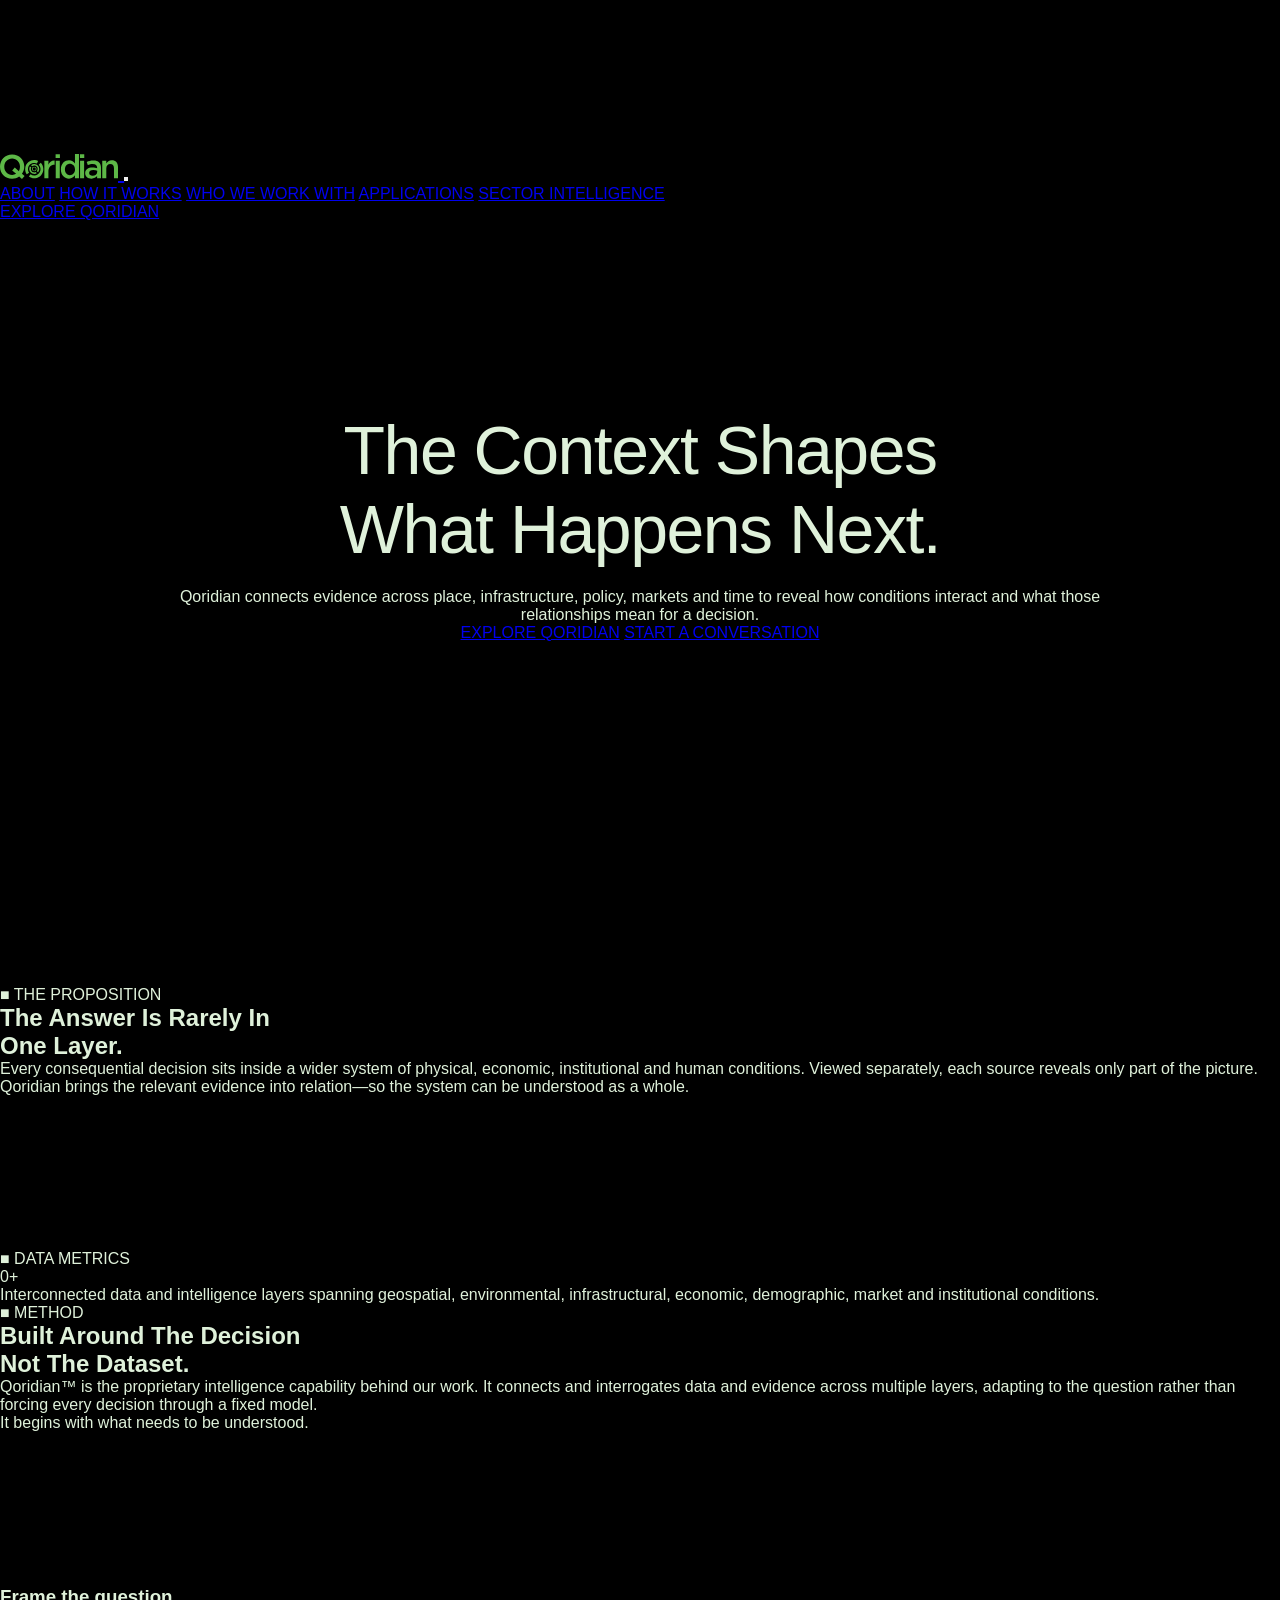
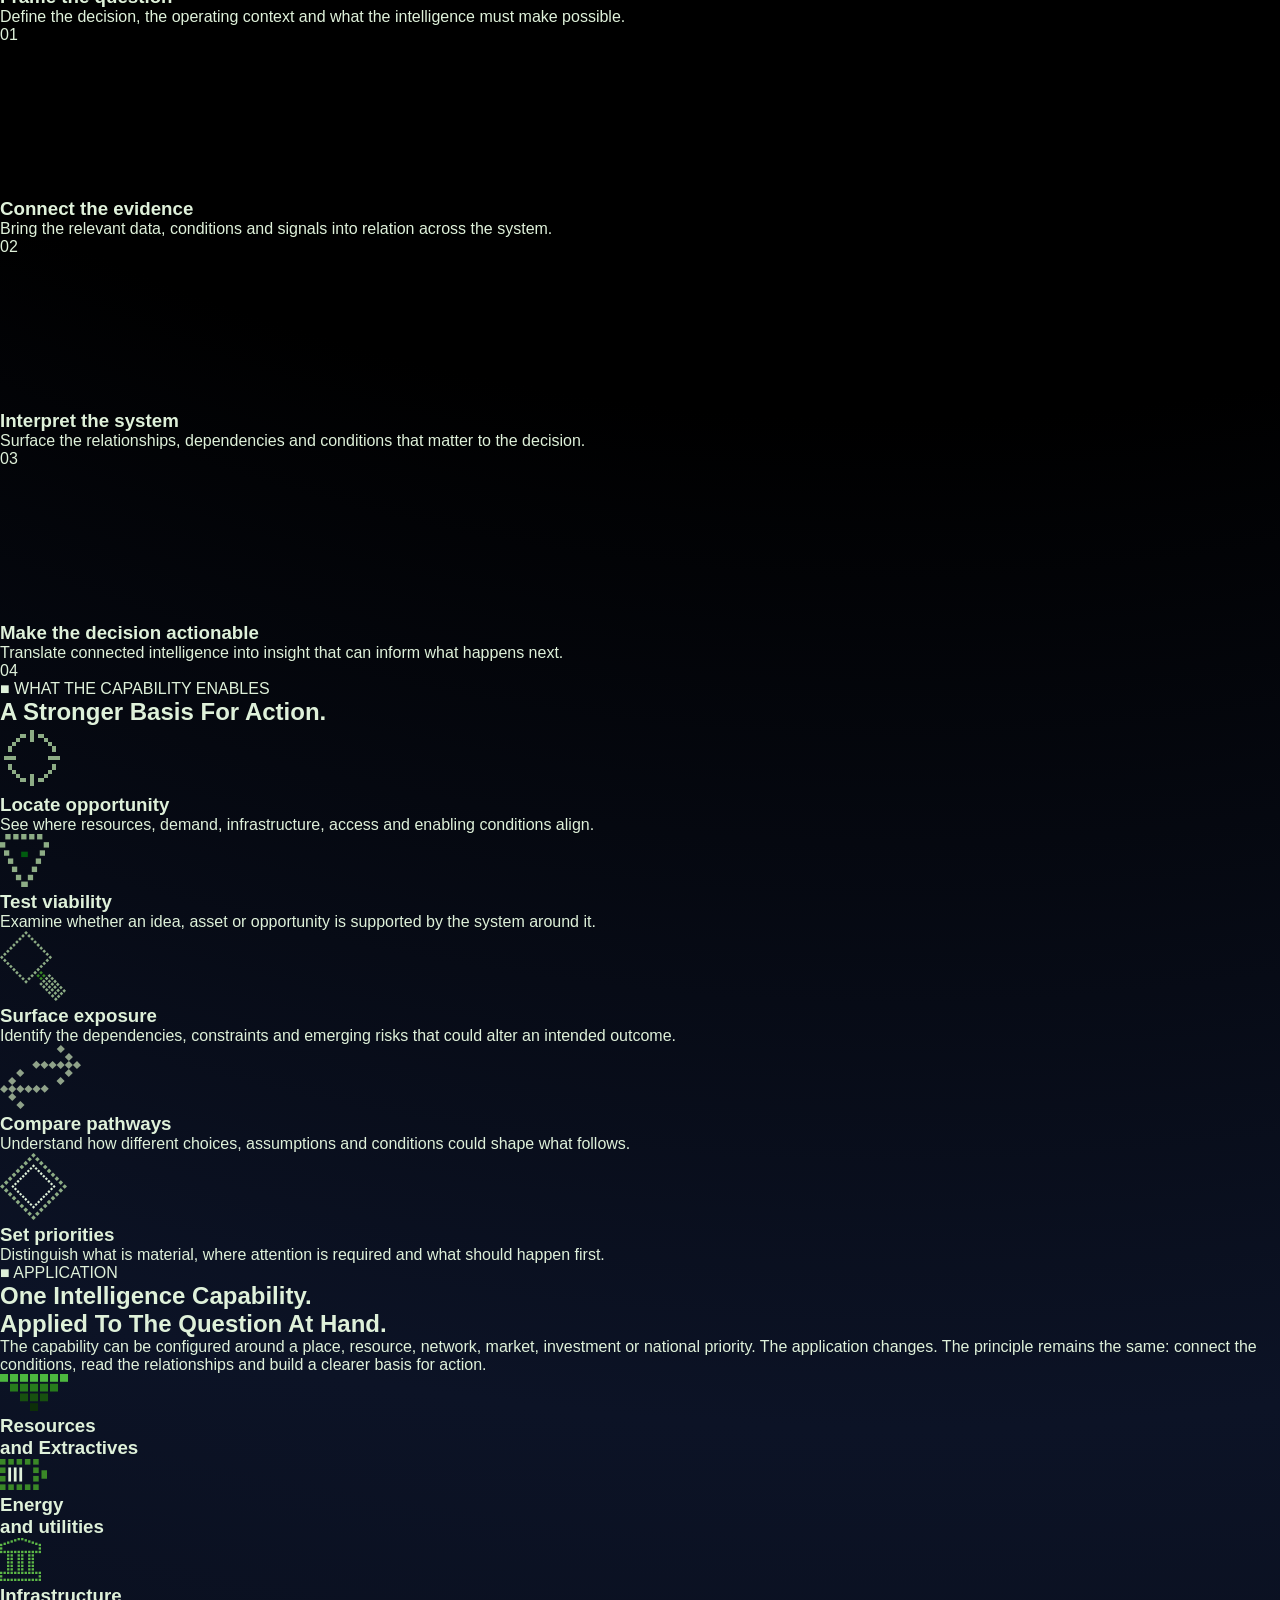
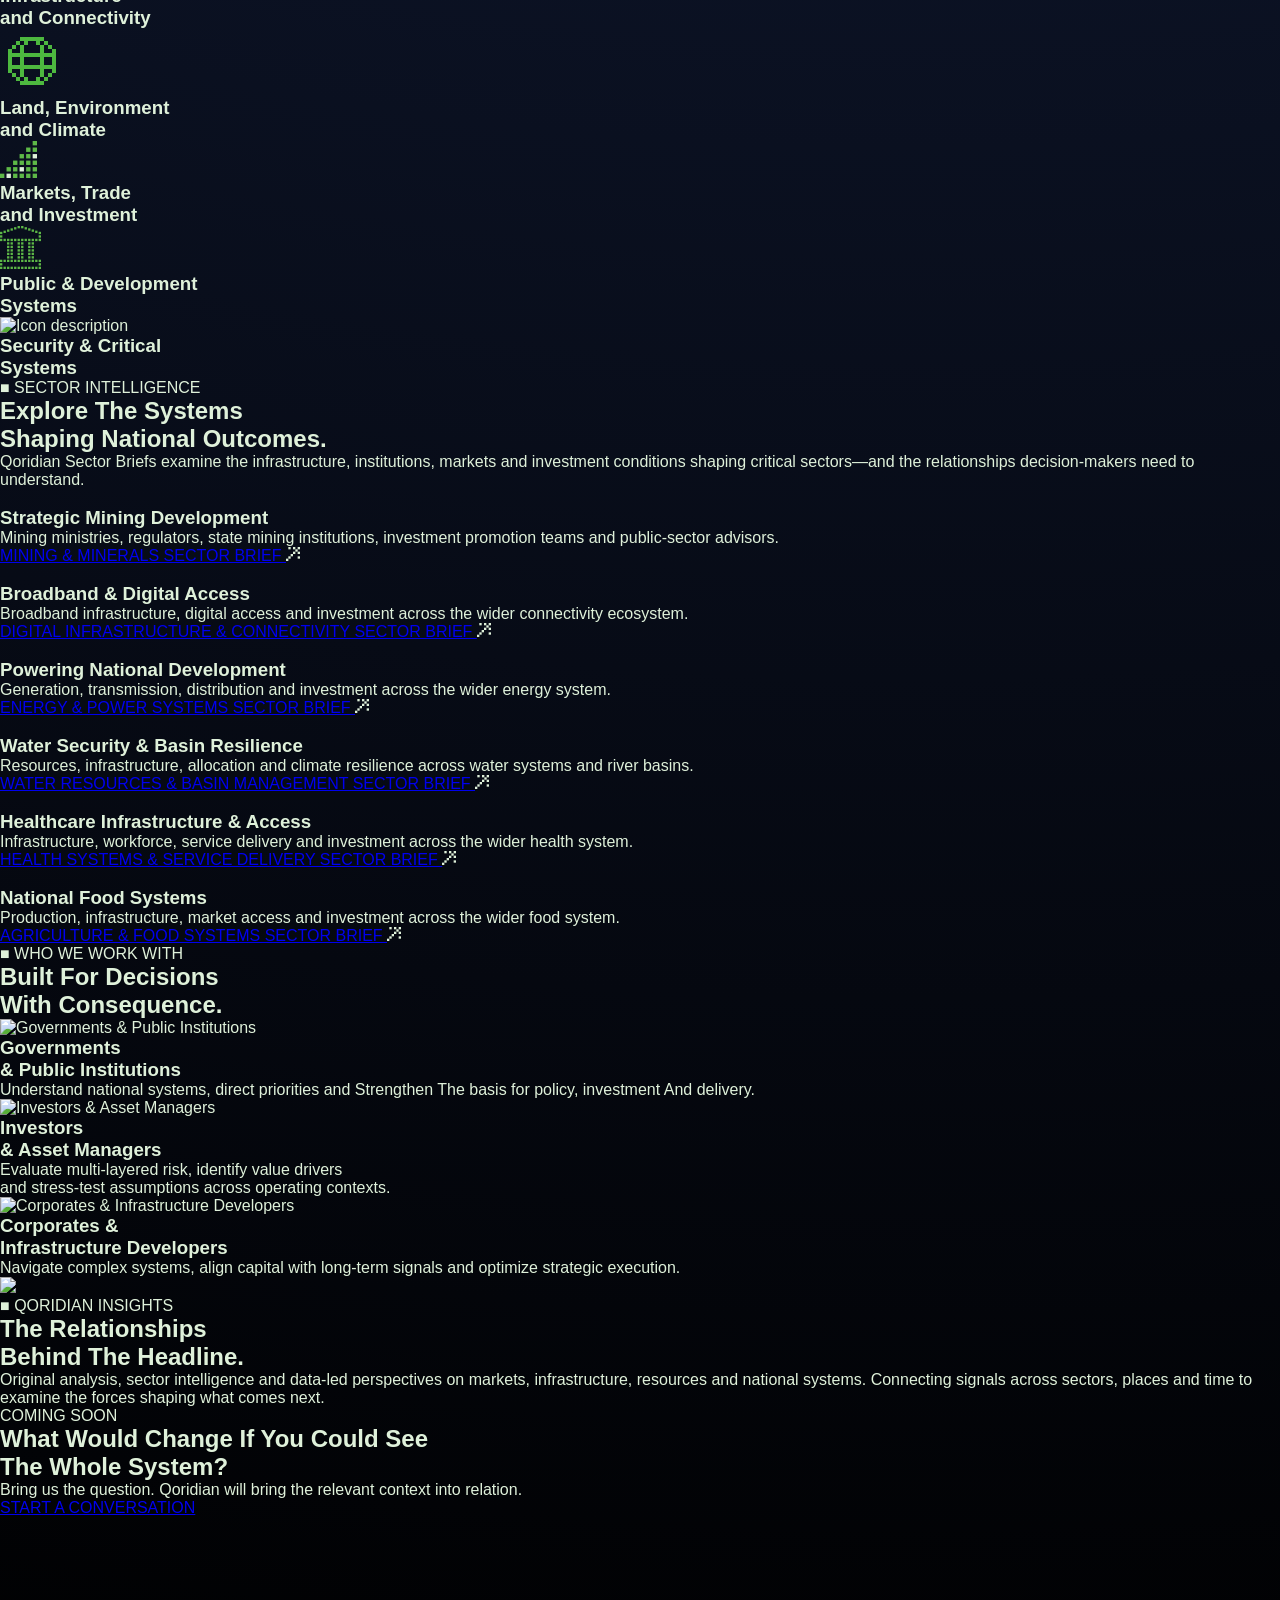
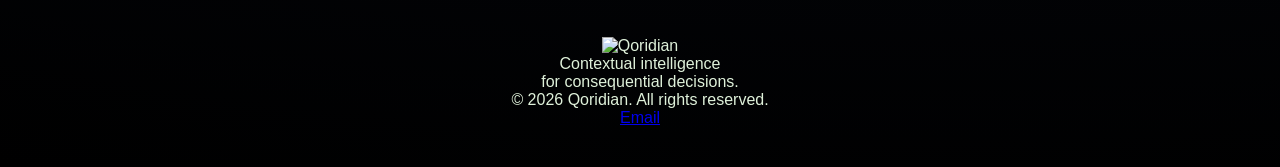
==== commit 2bad7d6b: "Update index.html" ====
--- a/index.html
+++ b/index.html
@@ -5,179 +5,684 @@
   <meta name="viewport" content="width=device-width, initial-scale=1.0">
   <title>Qoridian</title>
   <link rel="stylesheet" href="style.css">
-  <link rel="icon" type="image/svg" href="./logo2.svg">
+  <link rel="preconnect" href="https://fonts.googleapis.com">
+  <link rel="preconnect" href="https://fonts.gstatic.com" crossorigin>
+  <link rel="icon" type="image/x-icon" href="./qoridian logo footer.svg">
+  <link href="https://fonts.googleapis.com/css2?family=Fira+Code:wght@400;500&family=Inter:ital,wght@0,300;0,400;0,600;1,400&display=swap" rel="stylesheet">
 </head>
 <body>
 
-  <!-- Global Subtle Background Grid Matrix -->
-  <div class="global-grid-matrix"></div>
-
-  <!-- 1. HEADER NAV -->
-  <header class="site-header">
-    <img src="./Vector.png" alt="Qoridian Logo" class="logo-img">
+  <canvas id="bgNodesCanvas"></canvas>
+
+  <!-- Navbar -->
+  <header class="navbar">
+    <a href="#" class="logo">
+      <img src="./qoridian logo.svg" alt="Qoridian Logo">
+    </a>
+    
+    <button class="hamburger" id="hamburger" aria-label="Toggle navigation">
+      <span></span>
+      <span></span>
+      <span></span>
+    </button>
+
+    <nav class="nav-links" id="navLinks">
+      <a href="#about">ABOUT</a>
+      <a href="#how-it-works">HOW IT WORKS</a>
+      <a href="#who-we-work-with">WHO WE WORK WITH</a>
+      <a href="#applications">APPLICATIONS</a>
+      <a href="#sector-intelligence">SECTOR INTELLIGENCE</a>
+    </nav>
+    
+    <a href="#explore" class="btn btn-framed desktop-only-btn">EXPLORE QORIDIAN</a>
   </header>
 
-  <main>
-    
-    <!-- 2. HERO SECTION -->
-    <section class="hero-container">
-      <!-- Pulsating Background SVG Wrapper -->
-   <div class="bg-svg-wrapper">
-  <object type="image/svg+xml" data="Vector.svg" class="hero-logo-svg"></object>
+  <!-- Hero Section -->
+  <section class="hero-container">
+    <div class="hero-content">
+      <h1>The Context Shapes <br><span class="italic-green">What Happens Next.</span></h1>
+      <p class="hero-description">
+        Qoridian connects evidence across place, infrastructure, policy, markets and time to reveal how conditions interact and what those relationships mean for a decision.
+      </p>
+      <div class="cta-buttons">
+        <a href="#explore" class="btn btn-framed">EXPLORE QORIDIAN</a>
+        <a href="#contact" class="btn btn-solid">START A CONVERSATION</a>
+      </div>
+    </div>
+
+    <!-- Dynamic Canvas Node Grid -->
+    <div class="grid-container">
+      <canvas id="nodeGrid"></canvas>
+    </div>
+  </section>
+
+  <!-- Section 2: The Proposition -->
+<section class="proposition-section" id="about">
+  <div class="prop-content">
+    <span class="section-tag" data-decode="■ THE PROPOSITION">■ THE PROPOSITION</span>
+    <h2>The Answer Is Rarely In <br><span class="italic-green">One Layer.</span></h2>
+    <p class="prop-description">
+      Every consequential decision sits inside a wider system of physical, economic, institutional and human conditions. Viewed separately, each source reveals only part of the picture. Qoridian brings the relevant evidence into relation—so the system can be understood as a whole.
+    </p>
+  </div>
+
+  <!-- Connected Node Map Canvas -->
+  <div class="network-container">
+    <canvas id="networkCanvas"></canvas>
+  </div>
+</section>
+
+
+<!-- Section 3: Data Metrics Counter -->
+<!-- Section: Metrics & Stats -->
+<section class="stats-section" id="stats">
+  <div class="stats-card">
+    
+    <!-- Outer L-shaped Corner Brackets -->
+    <div class="card-corner top-left"></div>
+    <div class="card-corner top-right"></div>
+    <div class="card-corner bottom-left"></div>
+    <div class="card-corner bottom-right"></div>
+
+    <!-- Background Ambient Glow & Grid -->
+    <div class="stats-glow"></div>
+    <div class="stats-grid-bg"></div>
+
+    <!-- Content Split Layout -->
+    <div class="stats-content">
+      
+      <!-- Left Column: Big Counter Display -->
+      <div class="stats-metric-wrapper">
+        <span class="section-tag" data-decode="■ DATA METRICS">■ DATA METRICS</span>
+        <div class="metric-display">
+          <span class="counter-num" id="counter" data-target="2000">0</span><span class="plus-sign">+</span>
+        </div>
+      </div>
+
+      <!-- Right Column: Description Copy -->
+      <div class="stats-info">
+        <p>
+          Interconnected data and intelligence layers spanning geospatial, environmental, infrastructural, economic, demographic, market and institutional conditions.
+        </p>
+      </div>
+
+    </div>
+
+  </div>
+</section>
+
+<!-- Section 4: Method Accordion -->
+<section class="method-section" id="how-it-works">
+  <div class="method-header">
+    <span class="section-tag" data-decode="■ METHOD">■ METHOD</span>
+    <h2>Built Around The Decision <br><span class="italic-green">Not The Dataset.</span></h2>
+    <p class="method-description">
+      Qoridian™ is the proprietary intelligence capability behind our work. It connects and interrogates data and evidence across multiple layers, adapting to the question rather than forcing every decision through a fixed model. <br>
+      It begins with what needs to be understood.
+    </p>
+  </div>
+
+  <!-- Interactive Expanding Accordion -->
+  <div class="accordion-container">
+    
+    <!-- Card 01 -->
+    <div class="accordion-card active" data-index="0">
+      <div class="card-inner">
+        <div class="card-visual">
+          <canvas class="card-canvas" data-shape="1"></canvas>
+        </div>
+        <div class="card-content">
+          <h3>Frame the question</h3>
+          <p>Define the decision, the operating context and what the intelligence must make possible.</p>
+        </div>
+      </div>
+      <div class="card-number">01</div>
+    </div>
+
+    <!-- Card 02 -->
+    <div class="accordion-card" data-index="1">
+      <div class="card-inner">
+        <div class="card-visual">
+          <canvas class="card-canvas" data-shape="2"></canvas>
+        </div>
+        <div class="card-content">
+          <h3>Connect the evidence</h3>
+          <p>Bring the relevant data, conditions and signals into relation across the system.</p>
+        </div>
+      </div>
+      <div class="card-number">02</div>
+    </div>
+
+    <!-- Card 03 -->
+    <div class="accordion-card" data-index="2">
+      <div class="card-inner">
+        <div class="card-visual">
+          <canvas class="card-canvas" data-shape="3"></canvas>
+        </div>
+        <div class="card-content">
+          <h3>Interpret the system</h3>
+          <p>Surface the relationships, dependencies and conditions that matter to the decision.</p>
+        </div>
+      </div>
+      <div class="card-number">03</div>
+    </div>
+
+    <!-- Card 04 -->
+    <div class="accordion-card" data-index="3">
+      <div class="card-inner">
+        <div class="card-visual">
+          <canvas class="card-canvas" data-shape="4"></canvas>
+        </div>
+        <div class="card-content">
+          <h3>Make the decision actionable</h3>
+          <p>Translate connected intelligence into insight that can inform what happens next.</p>
+        </div>
+      </div>
+      <div class="card-number">04</div>
+    </div>
+
+  </div>
+</section>
+
+
+
+<!-- Section 4: What The Capability Enables -->
+<section class="capabilities-section" id="capabilities">
+  <div class="capabilities-header">
+    <span class="section-tag" data-decode="■ WHAT THE CAPABILITY ENABLES">■ WHAT THE CAPABILITY ENABLES</span>
+    <h2>A Stronger Basis For Action.</h2>
+  </div>
+
+  <div class="capabilities-grid">
+    
+    <!-- Item 1 -->
+    <div class="capability-card">
+      <div class="icon-slot">
+       <img src="[data-uri]" alt="define-location">
+      </div>
+      <div class="capability-content">
+        <h3>Locate opportunity</h3>
+        <p>See where resources, demand, infrastructure, access and enabling conditions align.</p>
+      </div>
+    </div>
+
+    <!-- Item 2 -->
+    <div class="capability-card">
+      <div class="icon-slot">
+         <img src="./location-1.svg" alt="Test viability" class="svg-icon">
+      </div>
+      <div class="capability-content">
+        <h3>Test viability</h3>
+        <p>Examine whether an idea, asset or opportunity is supported by the system around it.</p>
+      </div>
+    </div>
+
+    <!-- Item 3 -->
+    <div class="capability-card">
+      <div class="icon-slot">
+        <img src="./find-3.svg" alt="Surface exposure" class="svg-icon">
+      </div>
+      <div class="capability-content">
+        <h3>Surface exposure</h3>
+        <p>Identify the dependencies, constraints and emerging risks that could alter an intended outcome.</p>
+      </div>
+    </div>
+
+    <!-- Item 4 -->
+    <div class="capability-card">
+      <div class="icon-slot">
+        <img src="./arrow sides-4.svg" alt="Compare pathways" class="svg-icon">
+      </div>
+      <div class="capability-content">
+        <h3>Compare pathways</h3>
+        <p>Understand how different choices, assumptions and conditions could shape what follows.</p>
+      </div>
+    </div>
+
+    <!-- Item 5 -->
+    <div class="capability-card">
+      <div class="icon-slot">
+        <img src="./kite-5.svg" alt="Set priorities" class="svg-icon">
+      </div>
+      <div class="capability-content">
+        <h3>Set priorities</h3>
+        <p>Distinguish what is material, where attention is required and what should happen first.</p>
+      </div>
+    </div>
+
+  </div>
+</section>
+
+
+
+<!-- Section: Application Grid (4 Columns) -->
+<section class="application-section" id="application">
+  <div class="application-header">
+    <span class="section-tag" data-decode="■ APPLICATION">■ APPLICATION</span>
+    <h2>One Intelligence Capability. <br><span class="italic-green">Applied To The Question At Hand.</span></h2>
+    <p class="application-description">
+      The capability can be configured around a place, resource, network, market, investment or national priority. The application changes. The principle remains the same: connect the conditions, read the relationships and build a clearer basis for action.
+    </p>
+  </div>
+
+  <div class="app-grid">
+    
+    <!-- Card 1 -->
+    <div class="app-card">
+      <div class="card-corner top-left"></div>
+      <div class="card-corner top-right"></div>
+      <div class="card-corner bottom-left"></div>
+      <div class="card-corner bottom-right"></div>
+
+      <div class="app-icon-slot">
+       <img src="./mining icon.svg" alt="Icon description" class="svg-icon">
+      </div>
+      <h3 class="app-title">Resources <br>and Extractives</h3>
+    </div>
+
+    <!-- Card 2 -->
+    <div class="app-card">
+      <div class="card-corner top-left"></div>
+      <div class="card-corner top-right"></div>
+      <div class="card-corner bottom-left"></div>
+      <div class="card-corner bottom-right"></div>
+
+      <div class="app-icon-slot">
+       <img src="./energy and power icon.svg" alt="Icon description" class="svg-icon">
+      </div>
+      <h3 class="app-title">Energy <br>and utilities</h3>
+    </div>
+
+    <!-- Card 3 -->
+    <div class="app-card">
+      <div class="card-corner top-left"></div>
+      <div class="card-corner top-right"></div>
+      <div class="card-corner bottom-left"></div>
+      <div class="card-corner bottom-right"></div>
+
+      <div class="app-icon-slot">
+        <img src="./government icon.svg" alt="Icon description" class="svg-icon">
+      </div>
+      <h3 class="app-title">Infrastructure <br>and Connectivity</h3>
+    </div>
+
+    <!-- Card 4 -->
+    <div class="app-card">
+      <div class="card-corner top-left"></div>
+      <div class="card-corner top-right"></div>
+      <div class="card-corner bottom-left"></div>
+      <div class="card-corner bottom-right"></div>
+
+      <div class="app-icon-slot">
+        <img src="[data-uri]" alt="globe">
 </div>
-
-      <div class="hero-content">
-        <h1>The whole picture <span class="green-text">shapes the decision.</span></h1>
-         <p class="hero-lead">Every place carries more than what is visible at first glance.</p>
-        <p class="hero-lead">Resources, infrastructure, institutions and markets are shaped by what has happened there, what is changing now and what may be beginning to emerge.</p>
-        <h4 style="color: #5DB847;">Qoridian brings those layers into view.</h4>
-        <a href="mailto:d.amachree@outlook.com" class="cta-btn">Get in touch</a>
-      </div>
-    </section>
-
-    <!-- 3. PHILOSOPHY SECTION -->
-   <section class="philosophy-section">
-  <div class="section-container philosophy-layout">
-    
-    <!-- Left Side: Content Box -->
-    <div class="philosophy-text-block">
-      <h2>Reading what surrounds <span class="green-text">the decision.</span></h2>
-      <div class="philosophy-content">
-        <p>The significance of an asset, a resource or an opportunity is shaped by what surrounds it. Access, infrastructure, policy, capital, movement and risk each tell part of the story. Read together, and over time, they begin to show where conditions are heading.</p>
-        <p>Qoridian works with governments, investors and enterprises where context is complex, conditions are moving and a partial picture is not enough.</p>
-      </div>
-    </div>
-
-  </div>
-</section>
-
-  <section class="features-section" style="position: relative; overflow: hidden;">
-  
-  <div class="section-topography-bg"></div>
-
-  <div class="section-container" style="position: relative; z-index: 2;">
-    <h2>What we see</h2>
-    
-    <div class="features-grid">
-      <div class="feature-card">
-        <span class="card-num">01</span>
-        <div class="wireframe-container">
-          <svg class="wireframe-graphic" viewBox="0 0 100 100" fill="none" stroke="currentColor" stroke-width="1.2">
-            <path d="M50 15 L80 45 L50 75 L20 45 Z" />
-            <path d="M50 15 L50 75" />
-            <path d="M20 45 L80 45" />
-            <path d="M50 15 L35 45 L50 75 L65 45 Z" />
-            <path d="M20 45 L35 45 M65 45 L80 45" />
-            <path d="M25 20 L25 30 M20 25 L30 25" />
-            <path d="M75 65 L75 75 M70 70 L80 70" />
-          </svg>
-        </div>
-        <h3>Critical Minerals</h3>
-        <div class="card-underline"></div>
-      </div>
-
-      <div class="feature-card">
-        <span class="card-num">02</span>
-        <div class="wireframe-container">
-          <svg class="wireframe-graphic" viewBox="0 0 100 100" fill="none" stroke="currentColor" stroke-width="1.2">
-            <path d="M10 75 L90 75" stroke-width="2" />
-            <path d="M15 75 L35 35 L55 75 L75 35 L85 55" />
-            <path d="M35 35 L75 35" />
-            <line x1="25" y1="55" x2="25" y2="75" />
-            <line x1="45" y1="55" x2="45" y2="75" />
-            <line x1="65" y1="55" x2="65" y2="75" />
-            <path d="M10 82 L90 82" stroke-dasharray="3 3" />
-          </svg>
-        </div>
-        <h3>Infrastructure</h3>
-        <div class="card-underline"></div>
-      </div>
-
-      <div class="feature-card">
-        <span class="card-num">03</span>
-        <div class="wireframe-container">
-          <svg class="wireframe-graphic" viewBox="0 0 100 100" fill="none" stroke="currentColor" stroke-width="1.2">
-            <path d="M60 15 L25 55 H55 L40 85 L75 45 H45 Z" fill="none" stroke-linejoin="round" />
-            <path d="M20 30 C15 40 15 60 20 70" stroke-dasharray="2 2" />
-            <path d="M80 30 C85 40 85 60 80 70" stroke-dasharray="2 2" />
-            <circle cx="60" cy="15" r="2" fill="currentColor" />
-            <circle cx="40" cy="85" r="2" fill="currentColor" />
-          </svg>
-        </div>
-        <h3>Energy</h3>
-        <div class="card-underline"></div>
-      </div>
-
-      <div class="feature-card">
-        <span class="card-num">04</span>
-        <div class="wireframe-container">
-          <svg class="wireframe-graphic" viewBox="0 0 100 100" fill="none" stroke="currentColor" stroke-width="1.2">
-            <path d="M50 85 V25" stroke-width="1.5" />
-            <path d="M50 65 C35 60 30 45 50 45" />
-            <path d="M50 45 C35 40 30 25 50 25" />
-            <path d="M50 55 C65 50 70 35 50 35" />
-            <path d="M50 35 C65 30 70 15 50 15" />
-            <path d="M25 85 H75" />
-            <path d="M30 90 H70" stroke-dasharray="2 2" />
-          </svg>
-        </div>
-        <h3>Food Systems</h3>
-        <div class="card-underline"></div>
-      </div>
-
-      <div class="feature-card">
-        <span class="card-num">05</span>
-        <div class="wireframe-container">
-          <svg class="wireframe-graphic" viewBox="0 0 100 100" fill="none" stroke="currentColor" stroke-width="1.2">
-            <path d="M30 20 H70 C70 20 75 50 50 80 C25 50 30 20 30 20 Z" stroke-linejoin="round" />
-            <rect x="42" y="47" width="16" height="12" rx="1" />
-            <path d="M46 47 V40 C46 35 54 35 54 40 V47" />
-            <circle cx="50" cy="48" r="32" stroke-dasharray="3 3" />
-          </svg>
-        </div>
-        <h3>Safety & Security</h3>
-        <div class="card-underline"></div>
-      </div>
-
-      <div class="feature-card">
-        <span class="card-num">06</span>
-        <div class="wireframe-container">
-          <svg class="wireframe-graphic" viewBox="0 0 100 100" fill="none" stroke="currentColor" stroke-width="1.2">
-            <path d="M20 20 H80 V80 H20 Z" stroke-dasharray="4 4" />
-            <path d="M25 70 L45 45 L60 55 L75 30" stroke-width="1.5" />
-            <path d="M20 50 A 30 30 0 0 1 50 20" />
-            <circle cx="75" cy="30" r="3" fill="currentColor" />
-            <circle cx="45" cy="45" r="2" />
-            <circle cx="60" cy="55" r="2" />
-          </svg>
-        </div>
-        <h3>Development Patterns</h3>
-        <div class="card-underline"></div>
-      </div>
-    </div>
-  </div>
-</section>
-    <!-- 6. DEPLOYMENT SECTION (BOTTOM HERO) -->
-    <section id="contact" class="deployment-section">
-      <div class="section-container">
-        <h2>A clear view of where capital should be deployed</h2>
-        <p>Qoridian sees how conditions are evolving across an area of interest, helping decision-makers identify where capital has the strongest basis to take hold.</p>
-         <a href="mailto:d.amachree@outlook.com" class="footer-btn">Start a conversation</a>
-      </div>
-    </section>
-    
-
-  </main>
-
-  <footer class="site-footer">
-  <div class="footer-grid-overlay"></div>
- 
-
-  <div class="giant-footer-brand-svg">
-    <object type="image/svg+xml" data="logo2.svg" class="footer-logo-object"></object>
+      <h3 class="app-title">Land, Environment <br>and Climate</h3>
+    </div>
+
+    <!-- Card 5 -->
+    <div class="app-card">
+      <div class="card-corner top-left"></div>
+      <div class="card-corner top-right"></div>
+      <div class="card-corner bottom-left"></div>
+      <div class="card-corner bottom-right"></div>
+
+      <div class="app-icon-slot">
+        <img src="./dataset-1.svg" alt="Icon description" class="svg-icon">
+      </div>
+      <h3 class="app-title">Markets, Trade <br>and Investment</h3>
+    </div>
+
+    <!-- Card 6 -->
+    <div class="app-card">
+      <div class="card-corner top-left"></div>
+      <div class="card-corner top-right"></div>
+      <div class="card-corner bottom-left"></div>
+      <div class="card-corner bottom-right"></div>
+
+      <div class="app-icon-slot">
+        <img src="./government icon.svg" alt="Icon description" class="svg-icon">
+      </div>
+      <h3 class="app-title">Public & Development <br>Systems</h3>
+    </div>
+
+    <!-- Card 7 -->
+    <div class="app-card">
+      <div class="card-corner top-left"></div>
+      <div class="card-corner top-right"></div>
+      <div class="card-corner bottom-left"></div>
+      <div class="card-corner bottom-right"></div>
+
+      <div class="app-icon-slot">
+       <img src="./security.svg" alt="Icon description" class="svg-icon">
+      </div>
+      <h3 class="app-title">Security & Critical <br>Systems</h3>
+    </div>
+
+  </div>
+</section>
+
+
+<!-- Section 7: Sector Intelligence -->
+<section class="sector-section" id="explore">
+  <div class="sector-header">
+    <span class="section-tag" data-decode="■ SECTOR INTELLIGENCE">■ SECTOR INTELLIGENCE</span>
+    <h2>Explore The Systems <br><span class="italic-green">Shaping National Outcomes.</span></h2>
+    <p class="sector-description">
+      Qoridian Sector Briefs examine the infrastructure, institutions, markets and investment conditions shaping critical sectors—and the relationships decision-makers need to understand.
+    </p>
+  </div>
+
+  <div class="sector-grid">
+    
+    <!-- Box 1: Strategic Mining (Amber Theme) -->
+    <div class="sector-card theme-amber">
+      <div class="sector-bg-img-wrapper">
+        <img src="./main mining art.png" alt="" class="sector-bg-img">
+      </div>
+      <div class="card-corner top-left"></div>
+      <div class="card-corner top-right"></div>
+      <div class="card-corner bottom-left"></div>
+      <div class="card-corner bottom-right"></div>
+      
+      <div class="sector-card-body">
+        <h3>Strategic Mining Development</h3>
+        <p>Mining ministries, regulators, state mining institutions, investment promotion teams and public-sector advisors.</p>
+      </div>
+
+      <div class="sector-footer">
+        <span class="footer-label">
+        <a href="./Strategic Mineral Development.html" class="footer-link" target="_blank" rel="noopener noreferrer">
+          MINING & MINERALS SECTOR BRIEF
+          <img src="arrow.svg" alt="" class="footer-arrow-img">
+        </a>
+        </span>
+      </div>
+    </div>
+
+    <!-- Box 2: Broadband & Digital (Purple Theme) -->
+    <div class="sector-card theme-purple">
+      <div class="sector-bg-img-wrapper">
+        <img src="./national digital.png" alt="" class="sector-bg-img">
+      </div>
+      <div class="card-corner top-left"></div>
+      <div class="card-corner top-right"></div>
+      <div class="card-corner bottom-left"></div>
+      <div class="card-corner bottom-right"></div>
+      
+      <div class="sector-card-body">
+        <h3>Broadband & Digital Access</h3>
+        <p>Broadband infrastructure, digital access and investment across the wider connectivity ecosystem.</p>
+      </div>
+
+      <div class="sector-footer">
+        <span class="footer-label">
+        <a href="./Broadband and Digital Access.html" class="footer-link" target="_blank" rel="noopener noreferrer">
+          DIGITAL INFRASTRUCTURE & CONNECTIVITY SECTOR BRIEF
+          <img src="arrow.svg" alt="" class="footer-arrow-img">
+        </a>
+        </span>
+      </div>
+    </div>
+
+
+    <!-- Box 3: Powering National Development (Blue Theme) -->
+    <div class="sector-card theme-blue">
+      <div class="sector-bg-img-wrapper">
+        <img src="./nepa grid.png" alt="" class="sector-bg-img">
+      </div>
+      <div class="card-corner top-left"></div>
+      <div class="card-corner top-right"></div>
+      <div class="card-corner bottom-left"></div>
+      <div class="card-corner bottom-right"></div>
+      
+      <div class="sector-card-body">
+        <h3>Powering National Development</h3>
+        <p>Generation, transmission, distribution and investment across the wider energy system.</p>
+      </div>
+
+      <div class="sector-footer">
+      <span class="footer-label">
+  <a href="https://drive.google.com/file/d/1wZ5rrbdzjmsb-OhvQIIvEekhneQ6CH1t/preview" class="footer-link" target="_blank" rel="noopener noreferrer">
+    ENERGY & POWER SYSTEMS SECTOR BRIEF
+    <img src="arrow.svg" alt="" class="footer-arrow-img">
+  </a>
+</span>
+      </div>
+    </div>
+
+    <!-- Box 4: Water Security (Cyan Theme) -->
+    <div class="sector-card theme-cyan">
+      <div class="sector-bg-img-wrapper">
+        <img src="./water main art.png" alt="" class="sector-bg-img">
+      </div>
+      <div class="card-corner top-left"></div>
+      <div class="card-corner top-right"></div>
+      <div class="card-corner bottom-left"></div>
+      <div class="card-corner bottom-right"></div>
+      
+      <div class="sector-card-body">
+        <h3>Water Security & Basin Resilience</h3>
+        <p>Resources, infrastructure, allocation and climate resilience across water systems and river basins.</p>
+      </div>
+
+     <div class="sector-footer">
+  <span class="footer-label">
+    <a href="https://drive.google.com/file/d/10olX-sbVnmD9e4hCKLFLHco9QzNseb9W/preview" class="footer-link" target="_blank" rel="noopener noreferrer">
+      WATER RESOURCES & BASIN MANAGEMENT SECTOR BRIEF
+      <img src="arrow.svg" alt="" class="footer-arrow-img">
+    </a>
+  </span>
+</div>
+    </div>
+
+    <!-- Box 5: Healthcare Infrastructure (Teal Theme) -->
+    <div class="sector-card theme-teal">
+      <div class="sector-bg-img-wrapper">
+        <img src="./healthcare access.png" alt="" class="sector-bg-img">
+      </div>
+      <div class="card-corner top-left"></div>
+      <div class="card-corner top-right"></div>
+      <div class="card-corner bottom-left"></div>
+      <div class="card-corner bottom-right"></div>
+      
+      <div class="sector-card-body">
+        <h3>Healthcare Infrastructure & Access</h3>
+        <p>Infrastructure, workforce, service delivery and investment across the wider health system.</p>
+      </div>
+
+      <div class="sector-footer">
+        <span class="footer-label">
+        <a href="https://drive.google.com/file/d/1ZXN5Brv8Jqsp3DLBUPk54HsZGKh1jMNn/preview" target="_blank" rel="noopener noreferrer">
+          HEALTH SYSTEMS & SERVICE DELIVERY SECTOR BRIEF
+          <img src="arrow.svg" alt="" class="footer-arrow-img">
+        </a>
+        </span>
+      </div>
+    </div>
+
+    <!-- Box 6: National Food Systems (Emerald Theme) -->
+    <div class="sector-card theme-emerald">
+      <div class="sector-bg-img-wrapper">
+        <img src="./food systems.png" alt="" class="sector-bg-img">
+      </div>
+      <div class="card-corner top-left"></div>
+      <div class="card-corner top-right"></div>
+      <div class="card-corner bottom-left"></div>
+      <div class="card-corner bottom-right"></div>
+      
+      <div class="sector-card-body">
+        <h3>National Food Systems</h3>
+        <p>Production, infrastructure, market access and investment across the wider food system.</p>
+      </div>
+
+      <div class="sector-footer">
+       <span class="footer-label">
+  <a href="https://drive.google.com/file/d/1K6-BuTxqBinHCNjPNF_2aynVmz9LMKJi/preview" target="_blank" rel="noopener noreferrer">
+    AGRICULTURE & FOOD SYSTEMS SECTOR BRIEF
+    <img src="arrow.svg" alt="" class="footer-arrow-img">
+  </a>
+</span>
+      </div>
+    </div>
+
+  </div>
+</section>
+
+
+<!-- Section 8: Who We Work With -->
+<section class="partners-section" id="who-we-work-with">
+  <div class="partners-header">
+    <span class="section-tag" data-decode="■ WHO WE WORK WITH">■ WHO WE WORK WITH</span>
+    <h2>Built For Decisions <br> <span class="italic-green">With Consequence.</span></h2>
+  </div>
+
+  <div class="partners-grid">
+    
+    <!-- Card 1 -->
+    <div class="partner-card">
+      <div class="card-corner top-left"></div>
+      <div class="card-corner top-right"></div>
+      <div class="card-corner bottom-left"></div>
+      <div class="card-corner bottom-right"></div>
+
+      <div class="partner-img-wrapper">
+        <img src="./government art.png" alt="Governments & Public Institutions" class="partner-img">
+      </div>
+
+      <div class="partner-card-content">
+        <h3>Governments <br>& Public Institutions</h3>
+        <p>Understand national systems, direct priorities and Strengthen The basis for policy, investment And delivery.</p>
+      </div>
+    </div>
+
+    <!-- Card 2 -->
+    <div class="partner-card">
+      <div class="card-corner top-left"></div>
+      <div class="card-corner top-right"></div>
+      <div class="card-corner bottom-left"></div>
+      <div class="card-corner bottom-right"></div>
+
+      <div class="partner-img-wrapper">
+        <img src="./investors art.png" alt="Investors & Asset Managers" class="partner-img">
+      </div>
+
+      <div class="partner-card-content">
+        <h3>Investors <br>& Asset Managers</h3>
+        <p>Evaluate multi-layered risk, identify value drivers <br> and stress-test assumptions across operating contexts.</p>
+      </div>
+    </div>
+
+    <!-- Card 3 -->
+    <div class="partner-card">
+      <div class="card-corner top-left"></div>
+      <div class="card-corner top-right"></div>
+      <div class="card-corner bottom-left"></div>
+      <div class="card-corner bottom-right"></div>
+
+      <div class="partner-img-wrapper">
+        <img src="./corporate art.png" alt="Corporates & Infrastructure Developers" class="partner-img">
+      </div>
+
+      <div class="partner-card-content">
+        <h3>Corporates & <br>Infrastructure Developers</h3>
+        <p>Navigate complex systems, align capital with long-term signals and optimize strategic execution.</p>
+      </div>
+    </div>
+
+  </div>
+</section>
+
+
+<!-- Section: Qoridian Insights -->
+<section class="insights-section" id="insights">
+  <div class="insights-card">
+    
+    <!-- Outer Corner Brackets -->
+    <div class="card-corner top-left"></div>
+    <div class="card-corner top-right"></div>
+    <div class="card-corner bottom-left"></div>
+    <div class="card-corner bottom-right"></div>
+
+    <!-- Background Grid Container (Paste SVG inside or set via CSS) -->
+    <div class="insights-grid-overlay">
+     <img src="./grid lines.svg">
+    </div>
+
+    <!-- Centered Content Wrapper -->
+    <div class="insights-content">
+
+        <div class="insights-tagline">
+        <span class="tagline-icon">■</span>
+        <span class="tagline-text">QORIDIAN INSIGHTS</span>
+      </div>
+      <h2>
+        The Relationships <br>
+        <span class="italic-green">Behind The Headline.</span>
+      </h2>
+
+      <p class="insights-description">
+        Original analysis, sector intelligence and data-led perspectives on markets, infrastructure, resources and national systems. Connecting signals across sectors, places and time to examine the forces shaping what comes next.
+      </p>
+
+      <!-- Coming Soon Button with Corner Brackets -->
+      <div class="coming-soon-btn">
+        <div class="card-corner top-left"></div>
+        <div class="card-corner top-right"></div>
+        <div class="card-corner bottom-left"></div>
+        <div class="card-corner bottom-right"></div>
+        <span>COMING SOON</span>
+      </div>
+    </div>
+
+  </div>
+</section>
+
+
+<!-- Section 9: Call To Action -->
+<section class="cta-section" id="contact">
+  <div class="cta-container">
+    <h2>What Would Change If You Could See <br> <span class="italic-green">The Whole System?</span></h2>
+    <p class="cta-subtext">
+      Bring us the question. Qoridian will bring the relevant context into relation.
+    </p>
+    <a href="mailto:contact@qoridian.com" class="btn btn-framed cta-btn">START A CONVERSATION</a>
+  </div>
+</section>
+
+
+<!-- Footer Section -->
+<footer class="site-footer">
+  <div class="footer-container">
+    <!-- Corner Bracket Accents -->
+    <div class="card-corner top-left"></div>
+    <div class="card-corner top-right"></div>
+    <div class="card-corner bottom-left"></div>
+    <div class="card-corner bottom-right"></div>
+
+    <!-- Top Row: Logo & Tagline -->
+    <div class="footer-top">
+      <div class="footer-logo-slot">
+        <!-- PASTE YOUR LOGO SVG / IMG HERE -->
+        <img src="./qoridian logo footer.svg" alt="Qoridian" class="footer-logo-img">
+      </div>
+      <p class="footer-tagline">
+        Contextual intelligence <br>for consequential decisions.
+      </p>
+    </div>
+
+    <!-- Bottom Row: Copyright & Social Links -->
+    <div class="footer-bottom">
+      <p class="copyright">© 2026 Qoridian. All rights reserved.</p>
+      
+      <div class="footer-socials">
+        <a href="mailto:team@qoridian.africa">Email</a>
+      </div>
+    </div>
   </div>
 </footer>
 
-<script src="scroll.js"></script>
+
+
+  <script src="script.js"></script>
 </body>
 </html>
--- a/style.css
+++ b/style.css
@@ -1,7801 +1,1052 @@
-/* =====================================================
-   QORIDIAN GLOBAL DESIGN SYSTEM
-===================================================== */
-
-:root {
-
-  --background: #05090b;
-
-  --text: #e6efdc;
-
-  --muted: #b5bdb5;
-
-  --green: #58c83d;
-
-  --green-bright: #66d94a;
-
-  --pale: #e5f0da;
-
-  --line: rgba(220, 232, 215, 0.48);
-
-  --sans: "Inter Tight", sans-serif;
-
-  --serif: "Newsreader", serif;
-
-  --max-width: 1470px;
-
-  --desktop-gutter: 56px;
-
-  --tablet-gutter: 30px;
-
-  --mobile-gutter: 16px;
-}
-
-
-/* =====================================================
-   RESET
-===================================================== */
-
+/* ==========================================================================
+   1. Reset & Global Variables
+   ========================================================================== */
 * {
+  box-sizing: border-box;
   margin: 0;
   padding: 0;
-  box-sizing: border-box;
-}
-
+}
 
 html {
-  min-width: 320px;
-
-  background:
-    var(--background);
-
   scroll-behavior: smooth;
-}
-
+  -webkit-text-size-adjust: 100%; /* Prevents iOS from auto-inflating font size on rotate */
+}
+
+:root {
+  --bg-gradient: radial-gradient(
+    circle at 70% 0%,
+    #000000 40%,
+    #0C1326 60%,
+    #000000 100%
+  );
+  --text-primary: #DFF1DA;
+  --text-muted: #b7c4d2;
+  --text-eyebrow: #7f8fa0;
+  --accent-green: #5DB847;
+  --card-bg: rgba(255, 255, 255, 0.08);
+  --card-border: rgba(255, 255, 255, 0.07);
+  --grid-color: rgba(255, 255, 255, 0.015);
+}
 
 body {
-  min-width: 320px;
-
-  background:
-    var(--background);
-
-  color: var(--text);
-
-  font-family:
-    var(--sans);
-
+  background: var(--bg-gradient);
+  font-family: -apple-system, BlinkMacSystemFont, "Segoe UI", Roboto, Helvetica, Arial, sans-serif;
+  color: var(--text-primary);
+  min-height: 100vh;
   overflow-x: hidden;
-}
-
-
-body.menu-open {
-  overflow: hidden;
-}
-
-
-a {
-  color: inherit;
-  text-decoration: none;
-}
-
-
-button {
-  font-family: inherit;
-}
-
+  position: relative;
+}
 
 img,
 svg {
+  max-width: 100%;
+  height: auto;
+}
+
+.logo-img {
+  height: 28px;       /* Controls the vertical scaling of the logo */
+  width: auto;        /* Ensures the aspect ratio remains perfectly locked */
+  display: block;     /* Removes baseline spacing quirks */
+  object-fit: contain;
+  margin-top: 50px;
+}
+
+/* Base Utility Layout Container */
+.section-container {
+  max-width: 1100px;
+  margin: 0 auto;
+  padding: 0 40px;
+  position: relative;
+  z-index: 2;
+}
+
+/* Eyebrows used across all sections */
+.eyebrow-text {
   display: block;
-  max-width: 100%;
-}
-
-
-/* =====================================================
-   GLOBAL MOVING SQUARE BACKGROUND
-===================================================== */
-
-.global-square-field {
-
-  position: fixed;
-
-  inset: -12%;
-
-  width: 124%;
-  height: 124%;
-
+  font-size: 13px;
+  text-transform: uppercase;
+  letter-spacing: 2px;
+  color: var(--text-eyebrow);
+  font-weight: 600;
+  margin-bottom: 24px;
+}
+
+/* ==========================================================================
+   2. Background Grid Matrix (Visible across Desktop - 3.jpg)
+   ========================================================================== */
+.global-grid-matrix {
+  position: absolute;
+  top: 0;
+  left: 0;
+  width: 100%;
+  height: 100%;
+  background-size: 120px 120px;
+  background-image:
+    linear-gradient(to right, var(--grid-color) 1px, transparent 1px),
+    linear-gradient(to bottom, var(--grid-color) 1px, transparent 1px);
+  z-index: 1;
+  pointer-events: none;
+}
+
+/* ==========================================================================
+   3. Header Navigation
+   ========================================================================== */
+.site-header {
+  display: flex;
+  justify-content: space-between;
+  align-items: center;
+  padding: 40px 80px;
+  position: relative;
+  z-index: 10;
+  flex-wrap: wrap;
+  gap: 16px;
+}
+
+.logo {
+  font-size: 24px;
+  font-weight: 700;
+  letter-spacing: -0.5px;
+}
+
+.meta-text {
+  font-size: 13px;
+  text-transform: uppercase;
+  letter-spacing: 2px;
+  color: var(--text-eyebrow);
+}
+
+/* ==========================================================================
+   4. Hero Section & Pulsating Animation
+   ========================================================================== */
+.hero-container {
+  min-height: 85vh;
+  display: flex;
+  flex-direction: column;
+  justify-content: center;
+  align-items: center;
+  text-align: center;
+  position: relative;
+  padding: 60px 20px;
+
+}
+
+/* Dimming overlay — sits between the background image (z-index: 0) and
+   everything else (bg-svg-wrapper z-index:1, hero-content z-index:2) */
+.hero-container::before {
+  content: "";
+  position: absolute;
+  inset: 0;
+  background: rgba(0, 0, 0, 0.6); /* Increase toward 0.8 to dim further, lower toward 0.3 to dim less */
   z-index: 0;
-
   pointer-events: none;
-
-  overflow: hidden;
-
-  will-change:
-    transform;
-}
-
-
-/* Individual square */
-
-.square {
-
+}
+
+/* ==========================================================================
+   Hero Background Logo & Dynamic Brightness Pulse
+   ========================================================================== */
+.bg-svg-wrapper {
   position: absolute;
-
-  width: var(--size);
-  height: var(--size);
-
-  left: var(--x);
-  top: var(--y);
-
-  background:
-    rgba(
-      78,
-      201,
-      59,
-      var(--opacity)
-    );
-
-  box-shadow:
-    0 0 8px
-    rgba(
-      78,
-      201,
-      59,
-      calc(var(--opacity) * 0.2)
-    );
-
-  animation:
-    squareMove
-    var(--duration)
-    ease-in-out
-    var(--delay)
-    infinite
-    alternate,
-
-    squarePulse
-    var(--pulse)
-    ease-in-out
-    var(--delay)
-    infinite;
-
-  will-change:
-    transform,
-    opacity;
-}
-
-
-/* Occasional blue/cool square */
-
-.square.cool {
-
-  background:
-    rgba(
-      69,
-      96,
-      170,
-      var(--cool-opacity)
-    );
-
-}
-
-
-/* Softer green square */
-
-.square.soft {
-
-  background:
-    rgba(
-      125,
-      165,
-      92,
-      var(--soft-opacity)
-    );
-
-}
-
-
-/* Movement */
-
-@keyframes squareMove {
-
-  from {
-    transform:
-      translate3d(
-        0,
-        0,
-        0
-      );
-  }
-
-  to {
-    transform:
-      translate3d(
-        var(--move-x),
-        var(--move-y),
-        0
-      );
-  }
-
-}
-
-
-/* Opacity */
-
-@keyframes squarePulse {
-
-  0%,
-  100% {
-    opacity: 0.7;
-  }
-
+  top: 50%;
+  left: 50%;
+  transform: translate(-50%, -50%);
+  width: 1600px;
+  height: 1600px;
+  max-width: 150vw;   /* Keeps the glow from ever overflowing a narrow viewport */
+  max-height: 150vw;
+  z-index: 1;
+  pointer-events: none;
+
+  /* Smooth, hardware-accelerated brightness and breathing animation */
+  animation: bg-pulse-container 6s infinite ease-in-out;
+  will-change: transform, opacity, filter; /* Optimizes browser performance */
+}
+
+.hero-logo-svg {
+  width: 100%;
+  height: 100%;
+  display: block;
+}
+
+/* Keyframe matrix handling synchronized scaling, opacity brightness, and glow */
+@keyframes bg-pulse-container {
+  0%, 100% {
+    transform: translate(-50%, -50%) scale(0.93);
+    opacity: 0.25; /* Soft, deep resting state background baseline */
+    filter: drop-shadow(0 0 0px rgba(0, 128, 0, 0));
+  }
   50% {
-    opacity: 1;
-  }
-
-}
-
-
-/* =====================================================
-   GLOBAL CONTENT LAYER
-===================================================== */
-
-.site-header,
-main,
-.mobile-menu {
+    transform: translate(-50%, -50%) scale(1.05);
+    opacity: 0.95; /* Drives the green lines to near full-strength saturation at peak expansion */
+    filter: drop-shadow(0 0 12px rgba(12, 231, 12, 0.4)); /* Injects a bright green electric glow aura */
+  }
+}
+
+/* ==========================================================================
+   Hero Content Typography & Layout
+   ========================================================================== */
+.hero-content {
   position: relative;
-
-  z-index: 2;
-}
-
-
-.section {
-
+  z-index: 2;         /* Keeps the text cleanly layered over the background SVG */
+  max-width: 950px;   /* Prevents long text strings from stretching too wide */
+  width: 100%;
+  margin: 0 auto;
+  text-align: center;
+}
+
+/* Main Display Headline */
+.hero-content h1 {
+  font-size: 68px;
+  font-weight: 500;
+  line-height: 1.15;
+  letter-spacing: -1.5px;
+  margin-bottom: 20px; /* Snug distance to the supporting subheadline */
+  color: #DFF1DA;
+  word-wrap: break-word;
+}
+
+/* Rich Green Accent Branding Word */
+.green-text {
+  color: var(--accent-green, #008000);
+}
+
+/* Secondary Subheadline Statement */
+.hero-content h3 {
+  font-size: 28px;
+  font-weight: 400;
+  line-height: 1.3;
+  letter-spacing: -0.5px;
+  color: #f7fafc; /* Slightly softer white value */
+  margin-bottom: 32px;
+}
+
+/* Body Narrative Context Block */
+.hero-lead {
+  font-size: 22px;
+  line-height: 1.65;
+  color: var(--text-muted, #cbd5e0);
+  max-width: 760px;
+  margin: 0 auto 24px auto; /* Centered layout block */
+  font-weight: 300;
+}
+
+/* Closing Callout Label */
+.hero-content h4 {
+  font-size: 14px;
+  font-weight: 500;
+  text-transform: uppercase;
+  letter-spacing: 1.5px;
+  color: var(--text-eyebrow, #a0aec0);
+  margin-bottom: 48px; /* Breathing room above the Call To Action button */
+}
+
+/* Primary Call To Action Button */
+.hero-content .cta-btn {
+  display: inline-block;
+  background-color: rgba(0, 128, 0, 0.12);
+  color: #ffffff;
+  border: 1px solid rgba(0, 128, 0, 0.4);
+  padding: 14px 36px;
+  font-size: 15px;
+  letter-spacing: 0.5px;
+  border-radius: 6px;
+  text-decoration: none;
+  transition: all 0.3s cubic-bezier(0.16, 1, 0.3, 1);
+}
+
+.hero-content .cta-btn:hover {
+  background-color: rgba(0, 128, 0, 0.25);
+  border-color: rgba(0, 128, 0, 0.8);
+  box-shadow: 0 0 20px rgba(0, 128, 0, 0.25);
+}
+
+/* ==========================================================================
+   5. Philosophy Section
+   ========================================================================== */
+.philosophy-section {
+  padding: 140px 0;
+  border-top: 1px solid rgba(255, 255, 255, 0.03);
   position: relative;
-
-  width: 100%;
-
-  background:
-    transparent;
-}
-
-
-/* =====================================================
-   NAVIGATION
-===================================================== */
-
-.site-header {
-
-  width:
-    min(
-      var(--max-width),
-      calc(
-        100% -
-        (var(--desktop-gutter) * 2)
-      )
-    );
-
-  min-height: 132px;
-
-  margin:
-    0 auto;
-
-  display: grid;
-
-  grid-template-columns:
-    auto
-    1fr
-    auto;
-
-  align-items: center;
-
-  gap: 40px;
-
-  will-change:
-    transform;
-}
-
-
-/* Logo */
-
-.brand {
-
-  width: 150px;
-
-  flex-shrink: 0;
-}
-
-
-.brand img {
-
-  width: 100%;
-
-  height: auto;
-}
-
-
-/* Desktop navigation */
-
-.desktop-nav {
-
-  display:
-    flex;
-
-  align-items:
-    center;
-
-  justify-content:
-    center;
-
-  gap:
-    clamp(
-      28px,
-      2.6vw,
-      50px
-    );
-}
-
-
-/* Bracket navigation */
-
-.bracket-link {
-
-  position: relative;
-
-  color:
-    #d8dfd5;
-
-  font-family:
-    var(--sans);
-
-  font-size:
-    12px;
-
-  font-weight:
-    400;
-
-  line-height:
-    1;
-
-  white-space:
-    nowrap;
-
-  transition:
-    color
-    220ms
-    ease;
-}
-
-
-.bracket-link::before,
-.bracket-link::after {
-
-  position: absolute;
-
-  top: 50%;
-
-  transform:
-    translateY(-50%);
-
-  color:
-    #d8dfd5;
-
-  font-size:
-    19px;
-
-  font-weight:
-    300;
-}
-
-
-.bracket-link::before {
-
-  content:
-    "[";
-
-  left:
-    -13px;
-}
-
-
-.bracket-link::after {
-
-  content:
-    "]";
-
-  right:
-    -13px;
-}
-
-
-.bracket-link:hover,
-.bracket-link:hover::before,
-.bracket-link:hover::after {
-
-  color:
-    var(--green);
-}
-
-
-/* Conversation */
-
-.conversation-link {
-
-  min-height:
-    43px;
-
-  padding:
-    0 17px;
-
-  display:
-    flex;
-
-  align-items:
-    center;
-
-  justify-content:
-    center;
-
-  border:
-    1px solid
-    rgba(
-      220,
-      232,
-      215,
-      0.48
-    );
-
-  color:
-    #dfe7db;
-
-  font-size:
-    15px;
-
-  white-space:
-    nowrap;
-
-  transition:
-    background
-    220ms
-    ease,
-
-    color
-    220ms
-    ease;
-}
-
-
-.conversation-link:hover {
-
-  color:
-    #071008;
-
-  background:
-    var(--pale);
-}
-
-
-/* =====================================================
-   MOBILE MENU BUTTON
-===================================================== */
-
-.menu-toggle {
-
-  display:
-    none;
-
-  width:
-    44px;
-
-  height:
-    44px;
-
-  align-items:
-    center;
-
-  justify-content:
-    center;
-
-  flex-direction:
-    column;
-
-  gap:
-    6px;
-
-  background:
-    transparent;
-
-  border:
-    1px solid
-    rgba(
-      220,
-      232,
-      215,
-      0.4
-    );
-
-  cursor:
-    pointer;
-}
-
-
-.menu-toggle span {
-
-  width:
-    17px;
-
-  height:
-    1px;
-
-  background:
-    var(--text);
-
-  transition:
-    transform
-    220ms
-    ease;
-}
-
-
-.menu-toggle.active
-span:first-child {
-
-  transform:
-    translateY(3.5px)
-    rotate(45deg);
-}
-
-
-.menu-toggle.active
-span:last-child {
-
-  transform:
-    translateY(-3.5px)
-    rotate(-45deg);
-}
-
-
-/* =====================================================
-   MOBILE MENU
-===================================================== */
-
-.mobile-menu {
-
-  position:
-    fixed;
-
-  inset:
-    0;
-
-  z-index:
-    20;
-
-  display:
-    grid;
-
-  place-items:
-    center;
-
-  padding:
-    100px 24px 40px;
-
-  background:
-    rgba(
-      5,
-      9,
-      11,
-      0.97
-    );
-
-  opacity:
-    0;
-
-  visibility:
-    hidden;
-
-  pointer-events:
-    none;
-
-  transition:
-    opacity
-    220ms
-    ease,
-
-    visibility
-    220ms
-    ease;
-}
-
-
-.mobile-menu.open {
-
-  opacity:
-    1;
-
-  visibility:
-    visible;
-
-  pointer-events:
-    auto;
-}
-
-
-.mobile-menu nav {
-
-  width:
-    min(
-      430px,
-      100%
-    );
-
-  display:
-    flex;
-
-  flex-direction:
-    column;
-}
-
-
-.mobile-menu nav a {
-
-  padding:
-    18px 8px;
-
-  border-bottom:
-    1px solid
-    rgba(
-      220,
-      232,
-      215,
-      0.15
-    );
-
-  color:
-    var(--text);
-
-  font-size:
-    18px;
-}
-
-
-.mobile-menu nav a::before {
-
-  content:
-    "[";
-
-  margin-right:
-    8px;
-
-  color:
-    var(--green);
-}
-
-
-.mobile-menu nav a::after {
-
-  content:
-    "]";
-
-  margin-left:
-    8px;
-
-  color:
-    var(--green);
-}
-
-
-.mobile-conversation {
-
-  margin-top:
-    20px;
-
-  border:
-    1px solid
-    rgba(
-      220,
-      232,
-      215,
-      0.42
-    ) !important;
-
-  text-align:
-    center;
-}
-
-
-/* =====================================================
-   HERO
-===================================================== */
-
-.hero {
-
-  min-height:
-    calc(
-      100svh -
-      132px
-    );
-
-  display:
-    flex;
-
-  align-items:
-    center;
-}
-
-
-.hero-inner {
-
-  width:
-    min(
-      1180px,
-      calc(
-        100% - 80px
-      )
-    );
-
-  margin:
-    0 auto;
-
-  display:
-    flex;
-
-  justify-content:
-    center;
-
-  text-align:
-    center;
-}
-
-
-.hero-copy {
-
-  width:
-    min(
-      100%,
-      1080px
-    );
-
-  will-change:
-    transform;
-}
-
-
-/* Headline */
-
-.hero h1 {
-
-  display:
-    flex;
-
-  flex-direction:
-    column;
-
-  align-items:
-    center;
-
-  color:
-    var(--text);
-
-  font-family:
-    var(--sans);
-
-  font-weight:
-    400;
-
-  letter-spacing:
-    -0.055em;
-
-  line-height:
-    0.95;
-}
-
-
-.hero-title {
-
-  font-size:
-    clamp(
-      56px,
-      6.15vw,
-      96px
-    );
-}
-
-
-.hero-italic {
-
-  margin-top:
-    12px;
-
-  color:
-    var(--green);
-
-  font-family:
-    var(--serif);
-
-  font-size:
-    clamp(
-      55px,
-      6.05vw,
-      94px
-    );
-
-  font-weight:
-    400;
-
-  font-style:
-    italic;
-
-  letter-spacing:
-    -0.045em;
-
-  line-height:
-    0.98;
-}
-
-
-/* Description */
-
-.hero-description {
-
-  width:
-    min(
-      850px,
-      100%
-    );
-
-  margin:
-    43px auto 0;
-
-  color:
-    var(--muted);
-
-  font-family:
-    var(--sans);
-
-  font-size:
-    clamp(
-      17px,
-      1.3vw,
-      21px
-    );
-
-  line-height:
-    1.58;
-
-  letter-spacing:
-    -0.01em;
-}
-
-
-/* =====================================================
-   HERO BUTTONS
-===================================================== */
-
-.hero-actions {
-
-  margin-top:
-    57px;
-
-  display:
-    flex;
-
-  justify-content:
-    center;
-
-  align-items:
-    center;
-
-  gap:
-    35px;
-}
-
-
-.corner-button,
-.filled-button {
-
-  position:
-    relative;
-
-  width:
-    205px;
-
-  height:
-    52px;
-
-  display:
-    flex;
-
-  align-items:
-    center;
-
-  justify-content:
-    center;
-
-  font-family:
-    var(--sans);
-
-  font-size:
-    16px;
-
-  transition:
-    transform
-    220ms
-    ease,
-
-    color
-    220ms
-    ease,
-
-    background
-    220ms
-    ease;
-}
-
-
-/* Corner button */
-
-.corner-button {
-
-  color:
-    var(--text);
-}
-
-
-.corner-button::before,
-.corner-button::after,
-.corner-button span::before,
-.corner-button span::after {
-
-  content:
-    "";
-
-  position:
-    absolute;
-
-  width:
-    7px;
-
-  height:
-    7px;
-
-  border:
-    0 solid
-    rgba(
-      220,
-      232,
-      215,
-      0.7
-    );
-}
-
-
-/* Top left */
-
-.corner-button::before {
-
-  top:
-    0;
-
-  left:
-    0;
-
-  border-top-width:
-    1px;
-
-  border-left-width:
-    1px;
-}
-
-
-/* Bottom right */
-
-.corner-button::after {
-
-  right:
-    0;
-
-  bottom:
-    0;
-
-  border-right-width:
-    1px;
-
-  border-bottom-width:
-    1px;
-}
-
-
-/* Bottom left */
-
-.corner-button span::before {
-
-  left:
-    0;
-
-  bottom:
-    0;
-
-  border-left-width:
-    1px;
-
-  border-bottom-width:
-    1px;
-}
-
-
-/* Top right */
-
-.corner-button span::after {
-
-  right:
-    0;
-
-  top:
-    0;
-
-  border-right-width:
-    1px;
-
-  border-top-width:
-    1px;
-}
-
-
-.corner-button:hover {
-
-  color:
-    var(--green);
-
-  transform:
-    translateY(-2px);
-}
-
-
-/* Filled */
-
-.filled-button {
-
-  color:
-    #101810;
-
-  background:
-    var(--pale);
-
-  border:
-    1px solid
-    var(--pale);
-}
-
-
-.filled-button:hover {
-
-  background:
-    #f3f8ef;
-
-  transform:
-    translateY(-2px);
-}
-
-
-/* =====================================================
-   PLACEHOLDER SECTIONS
-   Only here so we can test the global background/parallax.
-===================================================== */
-
-.placeholder-section {
-
-  min-height:
-    100svh;
-
-  display:
-    grid;
-
-  place-items:
-    center;
-
-  color:
-    var(--green);
-
-  font-size:
-    14px;
-}
-
-
-/* =====================================================
-   TABLET
-===================================================== */
-
-@media (max-width: 1180px) {
-
-  :root {
-    --desktop-gutter: 32px;
-  }
-
-
-  .desktop-nav {
-
-    gap:
-      25px;
-  }
-
-
-  .bracket-link {
-
-    font-size:
-      12px;
-  }
-
-
-  .conversation-link {
-
-    display:
-      none;
-  }
-
-
-  .site-header {
-
-    grid-template-columns:
-      auto
-      1fr
-      auto;
-  }
-
-
-  .hero-inner {
-
-    width:
-      min(
-        900px,
-        calc(
-          100% - 60px
-        )
-      );
-  }
-
-
-  .hero-title {
-
-    font-size:
-      clamp(
-        50px,
-        8vw,
-        76px
-      );
-  }
-
-
-  .hero-italic {
-
-    font-size:
-      clamp(
-        49px,
-        7.8vw,
-        74px
-      );
-  }
-
-}
-
-
-/* =====================================================
-   TABLET / MOBILE NAV
-===================================================== */
-
-@media (max-width: 820px) {
-
-  :root {
-    --desktop-gutter: 24px;
-  }
-
-
-  .site-header {
-
-    min-height:
-      94px;
-
-    display:
-      flex;
-
-    justify-content:
-      space-between;
-  }
-
-
-  .brand {
-
-    width:
-      132px;
-  }
-
-
-  .desktop-nav,
-  .conversation-link {
-
-    display:
-      none;
-  }
-
-
-  .menu-toggle {
-
-    display:
-      flex;
-  }
-
-
-  .hero {
-
-    min-height:
-      calc(
-        100svh -
-        94px
-      );
-  }
-
-
-  .hero-inner {
-
-    width:
-      calc(
-        100% -
-        40px
-      );
-
-    max-width:
-      680px;
-  }
-
-
-  .hero-title {
-
-    font-size:
-      clamp(
-        43px,
-        9vw,
-        65px
-      );
-  }
-
-
-  .hero-italic {
-
-    font-size:
-      clamp(
-        42px,
-        8.8vw,
-        63px
-      );
-
-    margin-top:
-      9px;
-  }
-
-
-  .hero-description {
-
-    margin-top:
-      32px;
-
-    font-size:
-      16px;
-  }
-
-
-  .hero-actions {
-
-    margin-top:
-      40px;
-  }
-
-
-  .global-square-field {
-
-    inset:
-      -7%;
-
-    width:
-      114%;
-
-    height:
-      114%;
-  }
-
-}
-
-
-/* =====================================================
-   MOBILE
-===================================================== */
-
-@media (max-width: 560px) {
-
-  .site-header {
-
-    min-height:
-      78px;
-
-    width:
-      calc(
-        100% -
-        32px
-      );
-  }
-
-
-  .brand {
-
-    width:
-      116px;
-  }
-
-
-  .menu-toggle {
-
-    width:
-      42px;
-
-    height:
-      42px;
-  }
-
-
-  .hero {
-
-    min-height:
-      calc(
-        100svh -
-        78px
-      );
-  }
-
-
-  .hero-inner {
-
-    width:
-      calc(
-        100% -
-        32px
-      );
-  }
-
-
-  .hero-title {
-
-    font-size:
-      clamp(
-        35px,
-        11.5vw,
-        52px
-      );
-
-    line-height:
-      0.99;
-  }
-
-
-  .hero-italic {
-
-    font-size:
-      clamp(
-        34px,
-        11vw,
-        50px
-      );
-
-    margin-top:
-      8px;
-  }
-
-
-  .hero-description {
-
-    margin-top:
-      28px;
-
-    font-size:
-      15px;
-
-    line-height:
-      1.62;
-  }
-
-
-  .hero-actions {
-
-    width:
-      100%;
-
-    margin-top:
-      34px;
-
-    flex-direction:
-      column;
-
-    gap:
-      13px;
-  }
-
-
-  .corner-button,
-  .filled-button {
-
-    width:
-      min(
-        100%,
-        310px
-      );
-
-    height:
-      51px;
-  }
-
-
-  .global-square-field {
-
-    inset:
-      -5%;
-
-    width:
-      110%;
-
-    height:
-      110%;
-  }
-
-
-  .square {
-
-    /*
-      Keep movement visible,
-      but reduce rendering pressure.
-    */
-
-    animation-duration:
-      calc(
-        var(--duration) * 1.1
-      );
-  }
-
-}
-
-
-/* =====================================================
-   SMALL PHONES
-===================================================== */
-
-@media (max-width: 370px) {
-
-  .brand {
-    width:
-      106px;
-  }
-
-
-  .hero-title {
-    font-size:
-      34px;
-  }
-
-
-  .hero-italic {
-    font-size:
-      33px;
-  }
-
-
-  .hero-description {
-    font-size:
-      14px;
-  }
-
-
-  .corner-button,
-  .filled-button {
-    width:
-      100%;
-  }
-
-}
-
-
-/* =====================================================
-   REDUCED MOTION
-===================================================== */
-
-@media (prefers-reduced-motion: reduce) {
-
-  html {
-    scroll-behavior:
-      auto;
-  }
-
-
-  *,
-  *::before,
-  *::after {
-
-    animation-duration:
-      0.01ms !important;
-
-    animation-iteration-count:
-      1 !important;
-
-    transition-duration:
-      0.01ms !important;
-  }
-
-}
-
-/* =====================================================
-   PROPOSITION
-===================================================== */
-
-.proposition-section {
-  position: relative;
-
-  width: 100%;
-  min-height: 760px;
-
+}
+
+.philosophy-section .philosophy-layout {
   display: flex;
   align-items: center;
-
-  padding:
-    120px 0;
-}
-
-
-.proposition-inner {
-  width:
-    min(
-      1180px,
-      calc(100% - 80px)
-    );
-
-  margin: 0 auto;
-
-  display: grid;
-
-  grid-template-columns:
-    minmax(0, 0.95fr)
-    minmax(0, 1.05fr);
-
+  justify-content: space-between;
+  gap: 80px; /* Enhanced separation gap */
+}
+
+/* Constrains your content column to let the graphic breathe on the right */
+.philosophy-text-block {
+  flex: 1.2;
+  max-width: 680px; /* Snug fit to prevent text from colliding with the graphic */
+  min-width: 0; /* Allows flex children to shrink below content size on narrow screens */
+}
+
+.philosophy-section h2 {
+  font-size: 54px;
+  font-weight: 500;
+  line-height: 1.15;
+  letter-spacing: -1.5px;
+  margin-bottom: 40px;
+  max-width: 750px;
+}
+
+.philosophy-content {
+  max-width: 760px;
+}
+
+.philosophy-content p {
+  font-size: 18px;
+  line-height: 1.7;
+  color: var(--text-muted);
+  font-weight: 300;
+  margin-bottom: 28px;
+}
+
+.philosophy-content p:last-child {
+  margin-bottom: 0;
+}
+
+/* Let the graphic take up equal weight to support its details */
+.philosophy-graphic-block {
+  flex: 1;
+  display: flex;
+  justify-content: center;
   align-items: center;
-
-  gap: clamp(
-    50px,
-    6vw,
-    100px
-  );
-}
-
-
-/* =====================================================
-   LEFT CONTENT
-===================================================== */
-
-.proposition-copy {
+  background: transparent; /* Strictly no background block container */
+  padding: 0;
+  min-width: 0;
+}
+
+/* Scalable Responsive 3D Valley Vector Elements */
+.terrain-valley-3d {
   width: 100%;
-  max-width: 590px;
-
-  will-change: transform;
-}
-
-
-.section-label {
-  display: flex;
-  align-items: center;
-
-  gap: 10px;
-
-  margin-bottom: 42px;
-
-  color:
-    var(--green);
-
-  font-family: "Azeret Mono", monospace;
-
-  font-size: 12px;
-
-  font-weight: 200;
-
-  letter-spacing: 0.01em;
-}
-
-
-.proposition-copy h2 {
-
-  margin: 0;
-
-  color:
-    var(--text);
-
-  font-family:
-    var(--serif);
-
-  font-size:
-    clamp(
-      48px,
-      4.5vw,
-      70px
-    );
-
-  font-weight:
-    400;
-
-  line-height:
-    0.99;
-
-  letter-spacing:
-    -0.04em;
-}
-
-
-.proposition-copy h2 span {
-  display: block;
-}
-
-
-.proposition-copy h2 em {
-  display: block;
-
-  color:
-    var(--green);
-
-  font-style:
-    normal;
-}
-
-
-.proposition-copy p {
-
-  max-width:
-    580px;
-
-  margin-top:
-    40px;
-
-  color:
-    var(--muted);
-
-  font-family:
-    var(--sans);
-
-  font-size:
-    clamp(
-      16px,
-      1.25vw,
-      19px
-    );
-
-  line-height:
-    1.65;
-
-  letter-spacing:
-    -0.01em;
-}
-
-
-/* =====================================================
-   SYSTEM MAP
-===================================================== */
-
-.system-map {
-
-  position: relative;
-
-  width: 100%;
-
-  height: 500px;
-
-  max-width: 700px;
-
-  margin-left: auto;
-
-  will-change:
-    transform;
-}
-
-
-/* SVG occupies entire network */
-
-.system-connections {
-
+  max-width: 620px; /* Significantly increased frame size */
+  height: auto;
+  color: var(--text-muted);
+  opacity: 0.65;
+  transform: rotateX(15deg) rotateY(-8deg); /* Isometric perspective angle match */
+  transform-style: preserve-3d;
+  transition: transform 0.7s cubic-bezier(0.16, 1, 0.3, 1),
+              color 0.5s ease,
+              opacity 0.5s ease;
+}
+
+/* Refined interactive hover logic */
+.philosophy-section:hover .terrain-valley-3d {
+  opacity: 0.95;
+  color: #4ade80; /* Switches cleanly to your brand green color on layout focus */
+  transform: rotateX(11deg) rotateY(-4deg) scale(1.03);
+}
+
+/* Background canvas frame */
+.section-topography-bg {
   position: absolute;
-
-  inset: 0;
-
+  top: 0;
+  left: 0;
   width: 100%;
   height: 100%;
-
-  overflow: visible;
-
-  pointer-events: none;
-
   z-index: 1;
-}
-
-
-/* =====================================================
-   CONNECTION STRINGS
-===================================================== */
-
-.system-connections line {
-
-  stroke:
-    rgba(
-      88,
-      200,
-      61,
-      0.78
-    );
-
-  stroke-width:
-    1;
-
-  vector-effect:
-    non-scaling-stroke;
-
-  stroke-linecap:
-    round;
-
-  stroke-dasharray:
-    5 4;
-
-  animation:
-    lineFlow
-    6s
-    linear
-    infinite;
-
-  opacity:
-    0.72;
-}
-
-
-@keyframes lineFlow {
-
-  from {
-    stroke-dashoffset:
-      0;
-  }
-
-  to {
-    stroke-dashoffset:
-      -36;
-  }
-
-}
-
-
-/* =====================================================
-   CONNECTION POINTS
-===================================================== */
-
-.connection-point {
-
-  fill:
-    var(--green);
-
-  opacity:
-    0.9;
-
-  transform-box:
-    fill-box;
-
-  transform-origin:
-    center;
-
-  animation:
-    connectionPulse
-    2.8s
-    ease-in-out
-    infinite;
-}
-
-
-@keyframes connectionPulse {
-
-  0%,
-  100% {
-    opacity:
-      0.45;
-
-    transform:
-      scale(0.75);
-  }
-
-  50% {
-    opacity:
-      1;
-
-    transform:
-      scale(1.25);
-  }
-
-}
-
-
-/* =====================================================
-   SYSTEM NODES
-===================================================== */
-
-.system-node {
-
+  pointer-events: none; /* Prevents background layer from capturing text highlight/mouse events */
+
+  background-image: url('./map2.svg');
+  background-repeat: no-repeat;
+  background-position: center center;
+  background-size: cover;
+  opacity: 0.12;
+
+  transition: transform 0.8s cubic-bezier(0.16, 1, 0.3, 1), opacity 0.5s ease;
+}
+
+/* Subtle shift animation when interacting with the grid section */
+.features-section:hover .section-topography-bg {
+  transform: scale(1.02);
+  opacity: 0.16;
+}
+
+/* Scalable wireframe settings */
+.terrain-wireframe {
+  width: 100%;
+  max-width: 480px;
+  height: auto;
+  color: rgba(255, 255, 255, 0.35); /* Subtle wireframe default color */
+  filter: drop-shadow(0px 20px 40px rgba(13, 21, 32, 0.6));
+  transition: transform 0.5s cubic-bezier(0.25, 1, 0.5, 1);
+}
+
+/* Micro interaction to give the 3D map spatial reaction when hovered */
+.terrain-wireframe:hover {
+  transform: translateY(-6px) scale(1.02);
+  color: rgba(255, 255, 255, 0.45);
+}
+
+/* ==========================================================================
+   Capabilities Section (What We See Grid)
+   ========================================================================== */
+.features-section {
+  padding: 100px 0;
+  background-color: var(--bg-color);
+  position: relative;
+  z-index: 2;
+}
+
+.features-section .section-container {
+  max-width: 1140px;
+  margin: 0 auto;
+  padding: 0 40px;
+}
+
+.features-section .eyebrow-text {
+  display: block;
+  font-size: 13px;
+  text-transform: uppercase;
+  letter-spacing: 2px;
+  color: var(--text-eyebrow);
+  font-weight: 600;
+  margin-bottom: 24px;
+}
+
+.features-section h2 {
+  color: var(--text-primary);
+  font-size: 48px;
+  font-weight: 500;
+  letter-spacing: -1px;
+  margin-bottom: 48px;
+}
+
+/* 3x2 Grid Array Layout */
+.features-grid {
+  display: grid;
+  grid-template-columns: repeat(3, 1fr);
+  gap: 24px;
+}
+
+/* Proportioned Balanced Card Housing */
+.feature-card {
+  background: var(--card-bg);
+  border: 1px solid var(--card-border);
+  border-radius: 18px;
+  padding: 28px 24px 24px 24px;
+  display: flex;
+  flex-direction: column;
+  position: relative;
+  aspect-ratio: 1.6 / 1;
+  min-height: 195px;
+  transition: all 0.35s cubic-bezier(0.16, 1, 0.3, 1);
+  overflow: hidden;
+}
+
+/* Smooth Interactive Glow State */
+.feature-card:hover {
+  border-color: rgba(0, 128, 0, 0.45);
+  background-color: rgba(255, 255, 255, 0.04);
+  transform: translateY(-2px);
+}
+
+.card-num {
   position: absolute;
-
-  z-index: 2;
-
-  height:
-    40px;
-
-  width:
-    180px;
-
-  display:
-    flex;
-
-  align-items:
-    center;
-
-  justify-content:
-    center;
-
-  padding:
-    0 18px;
-
-  color:
-    var(--green);
-
-  background:
-    rgba(
-      5,
-      9,
-      11,
-      0.22
-    );
-
-  border:
-    1px solid
-    rgba(
-      220,
-      232,
-      215,
-      0.30
-    );
-
-  font-family:
-    var(--sans);
-
-  font-size:
-    13px;
-
-  font-weight:
-    500;
-
-  white-space:
-    nowrap;
-
-  will-change:
-    transform;
-}
-
-
-/* =====================================================
-   TECHNICAL CORNERS
-===================================================== */
-
-.system-node::before,
-.system-node::after {
-
-  content:
-    "";
-
-  position:
-    absolute;
-
-  width:
-    7px;
-
-  height:
-    7px;
-
-  border-color:
-    rgba(
-      220,
-      232,
-      215,
-      0.72
-    );
-
-  border-style:
-    solid;
-}
-
-
-.system-node::before {
-
-  top:
-    -1px;
-
-  left:
-    -1px;
-
-  border-width:
-    1px 0 0 1px;
-}
-
-
-.system-node::after {
-
-  right:
-    -1px;
-
-  bottom:
-    -1px;
-
-  border-width:
-    0 1px 1px 0;
-}
-
-
-/* =====================================================
-   DESKTOP POSITIONS
-===================================================== */
-
-.node-supply {
-
-  left:
-    10%;
-
-  top:
-    6%;
-}
-
-
-.node-demand {
-
-  left:
-    45%;
-
-  top:
-    11%;
-}
-
-
-.node-competing {
-
-  left:
-    6%;
-
-  top:
-    31%;
-}
-
-
-.node-infrastructure {
-
-  left:
-    55%;
-
-  top:
-    25%;
-}
-
-
-.node-population {
-
-  left:
-    13%;
-
-  top:
-    48%;
-}
-
-
-.node-climate {
-
-  left:
-    57%;
-
-  top:
-    64%;
-}
-
-
-/* =====================================================
-   TABLET
-===================================================== */
-
-@media (max-width: 1000px) {
-
-  .proposition-section {
-
-    min-height:
-      auto;
-
-    padding:
-      110px 0;
-  }
-
-
-  .proposition-inner {
-
-    width:
-      calc(
-        100% - 60px
-      );
-
-    grid-template-columns:
-      1fr;
-
-    gap:
-      80px;
-  }
-
-
-  .proposition-copy {
-
-    max-width:
-      700px;
-  }
-
-
-  .system-map {
-
-    width:
-      min(
-        100%,
-        700px
-      );
-
-    margin:
-      0 auto;
-
-    height:
-      470px;
-  }
-
-}
-
-
-/* =====================================================
-   MOBILE
-===================================================== */
-
-@media (max-width: 600px) {
-
-  .proposition-section {
-
-    padding:
-      90px 0;
-  }
-
-
-  .proposition-inner {
-
-    width:
-      calc(
-        100% - 32px
-      );
-
-    gap:
-      60px;
-  }
-
-
-  .section-label {
-
-    margin-bottom:
-      28px;
-
-    font-size:
-      12px;
-  }
-
-
-  .section-label span {
-
-    width:
-      6px;
-
-    height:
-      6px;
-  }
-
-
-  .proposition-copy h2 {
-
-    font-size:
-      clamp(
-        42px,
-        11.5vw,
-        56px
-      );
-
-    line-height:
-      1;
-  }
-
-
-  .proposition-copy p {
-
-    margin-top:
-      28px;
-
-    font-size:
-      15px;
-
-    line-height:
-      1.65;
-  }
-
-
-  .system-map {
-
-    height:
-      470px;
-
-    width:
-      100%;
-  }
-
-
-  .system-node {
-
-    width:
-      140px;
-
-    height:
-      37px;
-
-    font-size:
-      10px;
-
-    padding:
-      0 10px;
-  }
-
-
-  /*
-    Mobile network arrangement:
-
-            SUPPLY
-
-            DEMAND
-
-       COMPETING  INFRASTRUCTURE
-
-       POPULATION  CLIMATE
-  */
-
-
-  .node-supply {
-
-    left:
-      calc(
-        50% - 70px
-      );
-
-    top:
-      2%;
-  }
-
-
-  .node-demand {
-
-    left:
-      calc(
-        50% - 70px
-      );
-
-    top:
-      20%;
-  }
-
-
-  .node-competing {
-
-    left:
-      0;
-
-    top:
-      41%;
-  }
-
-
-  .node-infrastructure {
-
-    left:
-      calc(
-        100% - 140px
-      );
-
-    top:
-      41%;
-  }
-
-
-  .node-population {
-
-    left:
-      3%;
-
-    top:
-      70%;
-  }
-
-
-  .node-climate {
-
-    left:
-      calc(
-        100% - 143px
-      );
-
-    top:
-      70%;
-  }
-
-}
-
-
-/* =====================================================
-   SMALL PHONES
-===================================================== */
-
-@media (max-width: 390px) {
-
-  .system-map {
-
-    height:
-      440px;
-  }
-
-
-  .system-node {
-
-    width:
-      126px;
-
-    height:
-      35px;
-
-    font-size:
-      9px;
-  }
-
-
-  .node-supply,
-  .node-demand {
-
-    left:
-      calc(
-        50% - 63px
-      );
-  }
-
-
-  .node-infrastructure {
-
-    left:
-      calc(
-        100% - 126px
-      );
-  }
-
-
-  .node-climate {
-
-    left:
-      calc(
-        100% - 129px
-      );
-  }
-
-}
-
-/* =====================================================
-   INTELLIGENCE STAT SECTION
-===================================================== */
-
-.intelligence-stat-section {
+  top: 24px;
+  left: 24px;
+  font-size: 18px;
+  font-weight: 400;
+  color: var(--text-primary);
+  opacity: 0.85;
+}
+
+/* Centered Canvas Container for SVG Wireframes */
+.wireframe-container {
+  display: flex;
+  flex: 1;
+  justify-content: center;
+  align-items: center;
+  margin-top: 5px;
+}
+
+/* Unified Graphic Scaler & Tone Styling */
+.wireframe-graphic {
+  width: 100px;
+  height: 100px;
+  stroke: var(--text-muted);
+  opacity: 0.35;
+  transition: all 0.4s ease;
+}
+
+/* Hover effect targets graphic elements instantly */
+.feature-card:hover .wireframe-graphic {
+  stroke: var(--accent-green);
+  opacity: 0.95;
+  transform: scale(1.05);
+}
+
+/* Bottom Weighted Typography labels */
+.feature-card h3 {
+  font-size: 22px;
+  font-weight: 400;
+  letter-spacing: -0.5px;
+  margin-bottom: 12px;
+  color: var(--text-primary);
+}
+
+/* Fixed Baseline Indicator Bars */
+.card-underline {
+  width: 48px;
+  height: 2px;
+  background-color: var(--accent-green);
+  border-radius: 1px;
+}
+
+/* ==========================================================================
+   7. Pull Quote Section
+   ========================================================================== */
+.quote-section {
+  padding: 160px 0;
+  text-align: center;
+}
+
+.quote-section blockquote {
+  font-size: 48px;
+  font-weight: 400;
+  line-height: 1.25;
+  letter-spacing: -1.5px;
+  margin-bottom: 24px;
+  padding: 0 20px;
+}
+
+.quote-section cite {
+  font-style: normal;
+  font-size: 14px;
+  text-transform: uppercase;
+  letter-spacing: 1.5px;
+  color: var(--text-eyebrow);
+}
+
+/* ==========================================================================
+   8. Capital Deployment Section (Bottom Hero CTA)
+   ========================================================================== */
+.deployment-section {
+  padding: 160px 0 200px 0;
+  border-top: 1px solid rgba(255, 255, 255, 0.03);
+}
+
+.deployment-section h2 {
+  font-size: 54px;
+  font-weight: 500;
+  line-height: 1.15;
+  letter-spacing: -1.5px;
+  max-width: 800px;
+  margin-bottom: 28px;
+}
+
+.deployment-section p {
+  font-size: 19px;
+  line-height: 1.65;
+  color: var(--text-muted);
+  max-width: 680px;
+  font-weight: 300;
+  margin-bottom: 48px;
+}
+
+/* ==========================================================================
+   9. Footer Section (Start a Conversation)
+   ========================================================================== */
+.site-footer {
   position: relative;
-
-  width: 100%;
-  min-height: 620px;
-
+  padding: 120px 0 0 0;
+  overflow: hidden;          /* Crops the overlapping vector graphics cleanly */
+  text-align: center;
   display: flex;
+  flex-direction: column;
   align-items: center;
-
-  padding: 120px 0;
-
-  overflow: hidden;
-
-  margin-top: -100px;
-}
-
-
-.stat-inner {
-  width:
-    min(
-      1280px,
-      calc(100% - 100px)
-    );
-
-  margin: 0 auto;
-
-  display: grid;
-
-  grid-template-columns:
-    minmax(0, 1fr)
-    minmax(320px, 0.85fr);
-
-  align-items: center;
-
-  gap:
-    clamp(
-      70px,
-      12vw,
-      180px
-    );
-}
-
-
-/* =====================================================
-   NUMBER
-===================================================== */
-
-.stat-number-wrap {
-  display: flex;
-
-  align-items: baseline;
-
-  color:
-    var(--text);
-
-  font-family:
-    var(--sans);
-
-  font-weight:
-    300;
-
-  line-height:
-    0.8;
-
-  letter-spacing:
-    -0.075em;
-
-  will-change:
-    transform;
-}
-
-
-.stat-number {
- font-family: "Azeret Mono", monospace;
- font-weight: 200;
-  font-size:
-    clamp(
-      100px,
-      12vw,
-      150px
-    );
-
-  /*
-    Prevent the number changing width
-    while it counts.
-  */
-
-  font-variant-numeric:
-    tabular-nums;
-
-  min-width:
-    1.05em;
-}
-
-
-.stat-plus {
-
-  margin-left:
-    8px;
-
-  color:
-    var(--green);
-
-  font-size:
-    clamp(
-      80px,
-      9vw,
-      145px
-    );
-
-  font-weight:
-    300;
-
-  letter-spacing:
-    -0.06em;
-}
-
-
-/* =====================================================
-   DESCRIPTION
-===================================================== */
-
-.stat-description {
-
-  max-width:
-    570px;
-
-  color:
-    var(--text);
-
-  font-family:
-    var(--sans);
-
-  font-size:
-    clamp(
-      18px,
-      1.45vw,
-      23px
-    );
-
-  font-weight:
-    400;
-
-  line-height:
-    1.55;
-
-  letter-spacing:
-    -0.025em;
-
-  will-change:
-    transform;
-}
-
-
-/* =====================================================
-   TABLET
-===================================================== */
-
-@media (max-width: 900px) {
-
-  .intelligence-stat-section {
-
-    min-height:
-      600px;
-
-    padding:
-      100px 0;
-  }
-
-
-  .stat-inner {
-
-    width:
-      calc(
-        100% - 60px
-      );
-
-    grid-template-columns:
-      1fr;
-
-    gap:
-      55px;
-  }
-
-
-  .stat-number {
-
-    font-size:
-      clamp(
-        120px,
-        20vw,
-        190px
-      );
-  }
-
-
-  .stat-plus {
-
-    font-size:
-      clamp(
-        70px,
-        13vw,
-        120px
-      );
-  }
-
-
-  .stat-description {
-
-    max-width:
-      650px;
-
-    font-size:
-      19px;
-  }
-
-}
-
-
-/* =====================================================
-   MOBILE
-===================================================== */
-
-@media (max-width: 600px) {
-
-  .intelligence-stat-section {
-
-    min-height:
-      620px;
-
-    padding:
-      90px 0;
-  }
-
-
-  .stat-inner {
-
-    width:
-      calc(
-        100% - 32px
-      );
-
-    gap:
-      45px;
-  }
-
-
-  .stat-number {
-
-    font-size:
-      clamp(
-        92px,
-        25vw,
-        145px
-      );
-  }
-
-
-  .stat-plus {
-
-    margin-left:
-      3px;
-
-    font-size:
-      clamp(
-        58px,
-        16vw,
-        95px
-      );
-  }
-
-
-  .stat-description {
-
-    max-width:
-      500px;
-
-    font-size:
-      17px;
-
-    line-height:
-      1.55;
-  }
-
-}
-
-
-/* =====================================================
-   SMALL PHONES
-===================================================== */
-
-@media (max-width: 380px) {
-
-  .stat-number {
-
-    font-size:
-      82px;
-  }
-
-
-  .stat-plus {
-
-    font-size:
-      52px;
-  }
-
-
-  .stat-description {
-
-    font-size:
-      16px;
-  }
-
-}
-
-/* =====================================================
-   METHOD SECTION
-===================================================== */
-
-.method-section {
-  position: relative;
-  width: 100%;
-
-  padding:
-    130px 0
-    150px;
-}
-
-
-.method-inner {
-  width:
-    min(
-      1040px,
-      calc(100% - 80px)
-    );
-
-  margin: 0 auto;
-}
-
-
-/* =====================================================
-   INTRO
-===================================================== */
-
-.method-intro {
-  max-width: 850px;
-  will-change: transform;
-}
-
-
-.method-intro .section-label {
-  margin-bottom: 40px;
-}
-
-
-.method-intro h2 {
-  margin: 0;
-
-  color: var(--text);
-
-  font-family: var(--serif);
-
-  font-size:
-    clamp(
-      50px,
-      4.5vw,
-      70px
-    );
-
-  font-weight: 400;
-
-  line-height: 0.98;
-
-  letter-spacing: -0.04em;
-}
-
-
-.method-intro h2 span,
-.method-intro h2 em {
-  display: block;
-}
-
-
-.method-intro h2 em {
-  color: var(--green);
-  font-style: normal;
-}
-
-
-.method-intro p {
-  width: min(720px, 100%);
-
-  margin-top: 37px;
-
-  color: var(--muted);
-
-  font-family: var(--sans);
-
-  font-size:
-    clamp(
-      16px,
-      1.25vw,
-      19px
-    );
-
-  line-height: 1.62;
-
-  letter-spacing: -0.01em;
-}
-
-
-/* =====================================================
-   INTERACTIVE PANELS
-===================================================== */
-
-.method-panels {
-
-  width: 100%;
-
-  height: 517px;
-
-  margin-top: 76px;
-
-  display: flex;
-
-  overflow: hidden;
-
-  background: #073600;
-
-  will-change: transform;
-}
-
-/* =====================================================
-   METHOD PANEL COLOURS
-===================================================== */
-
-.method-panel:nth-child(1) {
-  background: #063900;
-}
-
-.method-panel:nth-child(2) {
-  background: #084500;
-}
-
-.method-panel:nth-child(3) {
-  background: #0A5100;
-}
-
-.method-panel:nth-child(4) {
-  background: #0C5D00;
-}
-
-/*
-  Every panel starts collapsed.
-*/
-
-.method-panel {
-
-  position: relative;
-
-  min-width: 82px;
-
-  flex: 0 0 82px;
-
-  height: 100%;
-
-  overflow: hidden;
-
-
-  transition:
-    flex
-    700ms
-    cubic-bezier(
-      0.22,
-      1,
-      0.36,
-      1
-    ),
-
-    background
-    400ms
-    ease;
-}
-
-
-/*
-  Active panel gets almost the entire
-  available width.
-*/
-
-.method-panel.active {
-
-  flex:
-    1 1 auto;
-}
-
-
-/* =====================================================
-   PANEL TRIGGER
-===================================================== */
-
-.method-panel-trigger {
-
+  justify-content: space-between;
+  min-height: 250px;
+}
+
+.footer-grid-overlay {
   position: absolute;
-
-  inset: 0;
-
-  z-index: 10;
-
-  width: 100%;
-
-  padding: 0;
-
-  border: 0;
-
-  background: transparent;
-
-  cursor: pointer;
-}
-
-
-/*
-  The number stays anchored at the
-  bottom-right of each panel.
-*/
-
-.method-panel-number {
-
-  position: absolute;
-
-  right: 20px;
-
-  bottom: 27px;
-
-  color:
-    rgba(
-      91,
-      203,
-      66,
-      0.75
-    );
-
-  font-family: var(--sans);
-
-  font-size: 13px;
-
-  font-weight: 400;
-
-  line-height: 1;
-}
-
-
-/*
-  When inactive, the panel is still clickable.
-*/
-
-.method-panel:not(.active)
-.method-panel-number {
-
-  color:
-    rgba(
-      91,
-      203,
-      66,
-      0.7
-    );
-}
-
-
-/* =====================================================
-   ACTIVE CONTENT
-===================================================== */
-
-.method-panel-content {
-
-  position: absolute;
-
-  inset: 0;
-
-  display: flex;
-
-  flex-direction: column;
-
-  opacity: 0;
-
-  visibility: hidden;
-
-  transform:
-    translateX(20px);
-
-  transition:
-    opacity
-    350ms
-    ease
-    150ms,
-
-    transform
-    650ms
-    cubic-bezier(
-      0.22,
-      1,
-      0.36,
-      1
-    ),
-
-    visibility
-    0s
-    linear
-    700ms;
-}
-
-
-.method-panel.active
-.method-panel-content {
-
-  opacity: 1;
-
-  visibility: visible;
-
-  transform:
-    translateX(0);
-
-  transition:
-    opacity
-    400ms
-    ease
-    250ms,
-
-    transform
-    700ms
-    cubic-bezier(
-      0.22,
-      1,
-      0.36,
-      1
-    );
-}
-
-
-/* =====================================================
-   IMAGE AREA
-===================================================== */
-
-.method-image {
-
-  position: relative;
-
-  width: 100%;
-
-  height: 67%;
-
-  padding:
-    38px 30px
-    0;
-
-  overflow: hidden;
-}
-
-
-/*
-  This is where the real image goes.
-
-  Keep this container exactly as it is
-  when we receive the image asset.
-*/
-
-.method-image-placeholder {
-
-  position: relative;
-
-  width: 100%;
-
-  height: 100%;
-
-  overflow: hidden;
-}
-
-
-/* =====================================================
-   TEMPORARY DOT GRID
-   Can be removed once actual image is supplied.
-===================================================== */
-
-.method-dot-grid {
-
-  position: absolute;
-
-  inset: 0;
-
-  background-image:
-    radial-gradient(
-      circle,
-      rgba(
-        20,
-        190,
-        40,
-        0.65
-      ) 2px,
-      transparent 2.1px
-    );
-
-  background-size:
-    15px 15px;
-
-  opacity: 0.8;
-}
-
-
-/*
-  A subtle highlighted vertical
-  cluster matching the reference.
-*/
-
-.method-dot-grid::after {
-
-  content: "";
-
-  position: absolute;
-
-  top: 20px;
-
-  left: 16%;
-
-  width: 55px;
-
-  height: 170px;
-
-  background-image:
-    radial-gradient(
-      circle,
-      rgba(
-        230,
-        240,
-        222,
-        0.95
-      ) 3px,
-      transparent 3.1px
-    );
-
-  background-size:
-    15px 15px;
-}
-
-
-/* =====================================================
-   CONTENT BELOW IMAGE
-===================================================== */
-
-.method-copy {
-
-  margin-top: auto;
-
-  padding:
-    0 23px
-    30px;
-}
-
-
-.method-copy h3 {
-
-  margin: 0;
-
-  color:
-    var(--text);
-
-  font-family:
-    var(--sans);
-
-  font-size:
-    30px;
-
-  font-weight:
-    400;
-
-  line-height:
-    1;
-
-  letter-spacing:
-    -0.04em;
-}
-
-
-.method-copy p {
-
-  width:
-    min(
-      340px,
-      100%
-    );
-
-  margin-top:
-    12px;
-
-  color:
-    rgba(
-      224,
-      234,
-      217,
-      0.72
-    );
-
-  font-family:
-    var(--sans);
-
-  font-size:
-    15px;
-
-  line-height:
-    1.5;
-}
-
-
-/* =====================================================
-   ACTIVE / INACTIVE STATES
-===================================================== */
-
-.method-panel:not(.active) {
-
-  cursor:
-    pointer;
-}
-
-
-.method-panel:not(.active):hover {
-
-filter: brightness(1.12);
-}
-
-
-.method-panel:not(.active)::after {
-
-  content: "";
-
-  position: absolute;
-
-  inset: 0;
-
-  background:
-    linear-gradient(
-      180deg,
-      transparent,
-      rgba(
-        0,
-        0,
-        0,
-        0.04
-      )
-    );
-
-  pointer-events: none;
-}
-
-/* =====================================================
-   METHOD — TABLET
-===================================================== */
-
-@media (max-width: 900px) {
-
-  .method-section {
-    padding:
-      100px 0
-      120px;
-  }
-
-
-  .method-inner {
-
-    width:
-      calc(
-        100% - 60px
-      );
-  }
-
-
-  .method-intro h2 {
-
-    font-size:
-      clamp(
-        46px,
-        7vw,
-        64px
-      );
-  }
-
-
-  .method-panels {
-
-    height:
-      500px;
-
-    margin-top:
-      60px;
-  }
-
-
-  .method-panel {
-
-    min-width:
-      72px;
-
-    flex-basis:
-      72px;
-  }
-
-
-  .method-copy h3 {
-
-    font-size:
-      27px;
-  }
-
-}
-
-/* =====================================================
-   METHOD — MOBILE
-===================================================== */
-
-@media (max-width: 600px) {
-
-  .method-section {
-
-    padding:
-      85px 0
-      100px;
-  }
-
-
-  .method-inner {
-
-    width:
-      calc(
-        100% - 32px
-      );
-  }
-
-
-  .method-intro .section-label {
-
-    margin-bottom:
-      27px;
-  }
-
-
-  .method-intro h2 {
-
-    font-size:
-      clamp(
-        42px,
-        11vw,
-        55px
-      );
-
-    line-height:
-      1;
-  }
-
-
-  .method-intro p {
-
-    margin-top:
-      28px;
-
-    font-size:
-      15px;
-
-    line-height:
-      1.65;
-  }
-
-
-  /*
-    Turn the horizontal desktop
-    accordion into a vertical one.
-  */
-
-  .method-panels {
-
-    height:
-      auto;
-
-    margin-top:
-      48px;
-
-    display:
-      flex;
-
-    flex-direction:
-      column;
-
-    overflow:
-      visible;
-  }
-
-
-  .method-panel {
-
-    position:
-      relative;
-
-    width:
-      100%;
-
-    min-width:
-      0;
-
-    flex:
-      0 0 auto;
-
-    height:
-      58px;
-
-    overflow:
-      hidden;
-
-    transition:
-      height
-      600ms
-      cubic-bezier(
-        0.22,
-        1,
-        0.36,
-        1
-      );
-  }
-
-
-  /*
-    Active mobile panel opens.
-  */
-
-  .method-panel.active {
-
-    flex:
-      0 0 auto;
-
-    height:
-      430px;
-  }
-
-
-  /*
-    Trigger becomes a horizontal
-    accordion header.
-  */
-
-  .method-panel-trigger {
-
-    position:
-      absolute;
-
-    top:
-      0;
-
-    left:
-      0;
-
-    right:
-      0;
-
-    height:
-      58px;
-
-    display:
-      flex;
-
-    align-items:
-      center;
-
-    justify-content:
-      flex-end;
-
-    padding:
-      0 17px;
-
-    border:
-      0;
-
-    border-top:
-      1px solid
-      rgba(
-        220,
-        232,
-        215,
-        0.18
-      );
-
-    background:
-      transparent;
-  }
-
-
-  .method-panel-number {
-
-    position:
-      static;
-
-    margin:
-      0;
-
-    font-size:
-      12px;
-  }
-
-
-  /*
-    Hide inactive content completely.
-  */
-
-  .method-panel:not(.active)
-  .method-panel-content {
-
-    opacity:
-      0;
-
-    visibility:
-      hidden;
-  }
-
-
-  .method-panel-content {
-
-    position:
-      absolute;
-
-    top:
-      58px;
-
-    left:
-      0;
-
-    right:
-      0;
-
-    bottom:
-      0;
-
-    height:
-      calc(
-        100% - 58px
-      );
-
-    transform:
-      translateY(12px);
-
-    transition:
-      opacity
-      300ms
-      ease
-      100ms,
-
-      transform
-      500ms
-      cubic-bezier(
-        0.22,
-        1,
-        0.36,
-        1
-      );
-  }
-
-
-  .method-panel.active
-  .method-panel-content {
-
-    transform:
-      translateY(0);
-  }
-
-
-  .method-image {
-
-    height:
-      58%;
-
-    padding:
-      20px 17px 0;
-  }
-
-
-  .method-copy {
-
-    padding:
-      20px 17px 24px;
-  }
-
-
-  .method-copy h3 {
-
-    font-size:
-      25px;
-  }
-
-
-  .method-copy p {
-
-    width:
-      100%;
-
-    font-size:
-      14px;
-  }
-
-
-  /*
-    Keep the dot image comfortable
-    on small screens.
-  */
-
-  .method-dot-grid {
-
-    background-size:
-      12px 12px;
-  }
-
-
-  .method-dot-grid::after {
-
-    left:
-      18%;
-
-    width:
-      45px;
-
-    height:
-      130px;
-
-    background-size:
-      12px 12px;
-  }
-
-}
-
-.method-panel.active .method-image-placeholder {
-  animation:
-    methodImageReveal
-    900ms
-    cubic-bezier(
-      0.22,
-      1,
-      0.36,
-      1
-    );
-}
-
-
-@keyframes methodImageReveal {
-
-  from {
-    opacity: 0;
-    transform: scale(0.97);
-  }
-
-  to {
-    opacity: 1;
-    transform: scale(1);
-  }
-
-}
-
-.method-dot-grid {
-  animation:
-    methodGridDrift
-    8s
-    ease-in-out
-    infinite alternate;
-}
-
-
-@keyframes methodGridDrift {
-
-  from {
-    transform:
-      translate3d(0, 0, 0);
-  }
-
-  to {
-    transform:
-      translate3d(10px, -6px, 0);
-  }
-
-}
-
-/* =====================================================
-   METHOD IMAGE AREA
-   Empty container — actual image will be supplied later
-===================================================== */
-
-/* =====================================================
-   METHOD IMAGE
-   Shows the complete image without cropping
-===================================================== */
-
-.method-image {
-  position: relative;
-
-  width: 100%;
-  height: 67%;
-
-  padding: 38px 30px 0;
-
-  overflow: hidden;
-}
-
-
-.method-image-placeholder {
-  position: relative;
-
-  width: 100%;
-  height: 100%;
-
-  display: flex;
-  align-items: center;
-  justify-content: center;
-
-  overflow: hidden;
-
-  background: transparent;
-}
-
-
-.method-image-placeholder img {
-  display: block;
-
-  width: 100%;
-  height: 100%;
-
-  /*
-    SHOW THE ENTIRE IMAGE.
-    Nothing gets cropped.
-  */
-  object-fit: contain;
-
-  object-position: center;
-
-  /*
-    Prevent browser interpolation
-    from making the image behave strangely.
-  */
-  max-width: 100%;
-  max-height: 100%;
-}
-
-/* =====================================================
-   CAPABILITY SECTION
-===================================================== */
-
-.capability-section {
-
-  position: relative;
-
-  width: 100%;
-
-  padding:
-    150px 0
-    170px;
-
-  /*
-    Gives the section a subtle independent
-    visual presence without creating a
-    separate background.
-  */
-
-  transition:
-    transform 700ms
-    cubic-bezier(
-      0.22,
-      1,
-      0.36,
-      1
-    );
-}
-
-
-.capability-inner {
-
-  width:
-    min(
-      1050px,
-      calc(
-        100% - 80px
-      )
-    );
-
-  margin:
-    0 auto;
-}
-
-
-/* =====================================================
-   INTRO
-===================================================== */
-
-.capability-intro {
-
-  width:
-    100%;
-
-  margin-bottom:
-    82px;
-}
-
-
-.capability-intro .section-label {
-
-  margin-bottom:
-    30px;
-}
-
-
-.capability-intro h2 {
-
-  margin:
-    0;
-
-  color:
-    var(--text);
-
-  font-family:
-    var(--serif);
-
-  font-size:
-    clamp(
-      48px,
-      4.5vw,
-      68px
-    );
-
-  font-weight:
-    400;
-
-  line-height:
-    1;
-
-  letter-spacing:
-    -0.04em;
-
-  will-change:
-    transform;
-}
-
-
-/* =====================================================
-   CAPABILITY GRID
-===================================================== */
-
-.capability-grid {
-
-  display:
-    grid;
-
-  grid-template-columns:
-    repeat(
-      6,
-      1fr
-    );
-
-  column-gap:
-    50px;
-
-  row-gap:
-    90px;
-}
-
-
-/*
-  First three cards.
-
-  01 → columns 1–2
-  02 → columns 3–4
-  03 → columns 5–6
-*/
-
-.capability-card:nth-child(1) {
-
-  grid-column:
-    1 / 3;
-}
-
-
-.capability-card:nth-child(2) {
-
-  grid-column:
-    3 / 5;
-}
-
-
-.capability-card:nth-child(3) {
-
-  grid-column:
-    5 / 7;
-}
-
-
-/*
-  Bottom row is intentionally offset
-  to recreate the reference composition.
-*/
-
-.capability-card:nth-child(4) {
-
-  grid-column:
-    2 / 4;
-}
-
-
-.capability-card:nth-child(5) {
-
-  grid-column:
-    4 / 6;
-}
-
-
-/* =====================================================
-   CARD
-===================================================== */
-
-.capability-card {
-
-  position:
-    relative;
-
-  min-height:
-    250px;
-
-  cursor:
-    default;
-
-  will-change:
-    transform;
-
-  transition:
-    transform
-    500ms
-    cubic-bezier(
-      0.22,
-      1,
-      0.36,
-      1
-    );
-}
-
-
-/*
-  Subtle card hover.
-
-  This is intentionally very small.
-*/
-
-.capability-card:hover {
-
-  transform:
-    translateY(-5px);
-}
-
-
-/* =====================================================
-   ICON
-===================================================== */
-
-.capability-icon {
-
-  width:
-    76px;
-
-  height:
-    76px;
-
-  margin-bottom:
-    34px;
-
-  display:
-    flex;
-
-  align-items:
-    center;
-
-  justify-content:
-    flex-start;
-
-  will-change:
-    transform;
-
-  transition:
-    transform
-    550ms
-    cubic-bezier(
-      0.22,
-      1,
-      0.36,
-      1
-    );
-}
-
-
-.capability-icon img {
-
-  display:
-    block;
-
-  width:
-    100%;
-
-  height:
-    100%;
-
-  object-fit:
-    contain;
-
-  object-position:
-    left center;
-
-  transition:
-    transform
-    550ms
-    cubic-bezier(
-      0.22,
-      1,
-      0.36,
-      1
-    ),
-
-    opacity
-    350ms
-    ease;
-}
-
-
-/*
-  Icon interaction.
-
-  The actual SVG will retain its own
-  colors and design.
-*/
-
-.capability-card:hover
-.capability-icon {
-
-  transform:
-    translateY(-3px);
-}
-
-
-.capability-card:hover
-.capability-icon img {
-
-  transform:
-    scale(1.08)
-    rotate(2deg);
-}
-
-
-/* =====================================================
-   CONTENT
-===================================================== */
-
-.capability-content {
-
-  max-width:
-    290px;
-}
-
-
-.capability-content h3 {
-
-  margin:
-    0;
-
-  color:
-    var(--text);
-
-  font-family:
-    var(--sans);
-
-  font-size:
-    clamp(
-      23px,
-      1.65vw,
-      27px
-    );
-
-  font-weight:
-    400;
-
-  line-height:
-    1.05;
-
-  letter-spacing:
-    -0.035em;
-
-  will-change:
-    transform;
-
-  transition:
-    color
-    350ms
-    ease;
-}
-
-
-.capability-card:hover
-.capability-content h3 {
-
-  color:
-    #f0f6e9;
-}
-
-
-.capability-content p {
-
-  margin-top:
-    22px;
-
-  color:
-    var(--muted);
-
-  font-family:
-    var(--sans);
-
-  font-size:
-    15px;
-
-  font-weight:
-    400;
-
-  line-height:
-    1.62;
-
-  letter-spacing:
-    -0.01em;
-
-  will-change:
-    transform;
-}
-
-
-/* =====================================================
-   SECTION-WIDE AMBIENT HOVER
-===================================================== */
-
-/*
-  Rather than putting a visible box around
-  the entire section, the section subtly
-  responds when the pointer enters it.
-*/
-
-.capability-section {
-
-  --section-glow:
-    0;
-}
-
-
-.capability-section::before {
-
-  content:
-    "";
-
-  position:
-    absolute;
-
-  left:
-    50%;
-
-  top:
-    45%;
-
-  width:
-    500px;
-
-  height:
-    300px;
-
-  transform:
-    translate(
-      -50%,
-      -50%
-    );
-
-  background:
-    radial-gradient(
-      ellipse,
-      rgba(
-        72,
-        190,
-        60,
-        0.035
-      ),
-      transparent
-      70%
-    );
-
-  opacity:
-    var(--section-glow);
-
-  pointer-events:
-    none;
-
-  transition:
-    opacity
-    800ms
-    ease;
-}
-
-
-.capability-section:hover {
-
-  --section-glow:
-    1;
-}
-
-/* =====================================================
-   CAPABILITIES — MOBILE
-===================================================== */
-
-@media (max-width: 600px) {
-
-  .capability-section {
-
-    padding:
-      90px 0
-      110px;
-  }
-
-
-  .capability-inner {
-
-    width:
-      calc(
-        100% - 32px
-      );
-  }
-
-
-  .capability-intro {
-
-    margin-bottom:
-      55px;
-  }
-
-
-  .capability-intro .section-label {
-
-    margin-bottom:
-      27px;
-  }
-
-
-  .capability-intro h2 {
-
-    font-size:
-      clamp(
-        42px,
-        11vw,
-        55px
-      );
-
-    line-height:
-      1;
-  }
-
-
-  .capability-grid {
-
-    display:
-      grid;
-
-    grid-template-columns:
-      1fr;
-
-    gap:
-      65px;
-  }
-
-
-  /*
-    Remove desktop grid positioning.
-  */
-
-  .capability-card:nth-child(1),
-  .capability-card:nth-child(2),
-  .capability-card:nth-child(3),
-  .capability-card:nth-child(4),
-  .capability-card:nth-child(5) {
-
-    grid-column:
-      auto;
-  }
-
-
-  .capability-card {
-
-    min-height:
-      auto;
-
-    padding-bottom:
-      5px;
-  }
-
-
-  .capability-icon {
-
-    width:
-      62px;
-
-    height:
-      62px;
-
-    margin-bottom:
-      25px;
-  }
-
-
-  .capability-content {
-
-    max-width:
-      360px;
-  }
-
-
-  .capability-content h3 {
-
-    font-size:
-      24px;
-  }
-
-
-  .capability-content p {
-
-    margin-top:
-      14px;
-
-    font-size:
-      15px;
-
-    line-height:
-      1.6;
-  }
-
-
-  /*
-    Reduce hover movement on touch devices.
-  */
-
-  .capability-card:hover {
-
-    transform:
-      none;
-  }
-
-
-  .capability-card:hover
-  .capability-icon {
-
-    transform:
-      none;
-  }
-
-
-  .capability-card:hover
-  .capability-icon img {
-
-    transform:
-      none;
-  }
-
-
-  .capability-section::before {
-
-    width:
-      300px;
-
-    height:
-      250px;
-  }
-
-}
-
-@media (max-width: 380px) {
-
-  .capability-section {
-
-    padding:
-      80px 0
-      95px;
-  }
-
-
-  .capability-inner {
-
-    width:
-      calc(
-        100% - 28px
-      );
-  }
-
-
-  .capability-intro h2 {
-
-    font-size:
-      40px;
-  }
-
-
-  .capability-grid {
-
-    gap:
-      55px;
-  }
-
-
-  .capability-icon {
-
-    width:
-      56px;
-
-    height:
-      56px;
-  }
-
-
-  .capability-content h3 {
-
-    font-size:
-      22px;
-  }
-
-
-  .capability-content p {
-
-    font-size:
-      14px;
-  }
-
-}
-
-/* =====================================================
-   QORIDIAN — APPLICATION SECTION
-===================================================== */
-
-.application-section {
-  position: relative;
-  width: 100%;
-  padding: 145px 0 170px;
-  overflow: hidden;
-}
-
-
-/* =====================================================
-   SECTION AMBIENT GLOW
-===================================================== */
-
-.application-section::before {
-  content: "";
-
-  position: absolute;
-  left: 50%;
-  top: 48%;
-
-  width: 650px;
-  height: 450px;
-
-  transform: translate(-50%, -50%);
-
-  background: radial-gradient(
-    ellipse,
-    rgba(60, 180, 55, 0.035) 0%,
-    transparent 70%
-  );
-
-  pointer-events: none;
-}
-
-
-/* =====================================================
-   INNER CONTAINER
-===================================================== */
-
-.application-inner {
-  position: relative;
-  z-index: 1;
-
-  width: min(
-    1090px,
-    calc(100% - 80px)
-  );
-
-  margin: 0 auto;
-}
-
-
-/* =====================================================
-   INTRO
-===================================================== */
-
-.application-intro {
-  width: 100%;
-  max-width: 880px;
-  margin-bottom: 58px;
-}
-
-
-.application-intro .section-label {
-  margin-bottom: 27px;
-  will-change: transform;
-}
-
-
-.application-intro h2 {
-  margin: 0;
-
-  color: var(--text);
-
-  font-family: var(--serif);
-
-  font-size: clamp(
-    47px,
-    4.2vw,
-    64px
-  );
-
-  font-weight: 400;
-
-  line-height: 1.02;
-
-  letter-spacing: -0.04em;
-}
-
-
-.application-intro h2 span {
-  display: block;
-  will-change: transform;
-}
-
-
-.application-intro h2 em {
-  color: var(--green);
-  font-style: normal;
-}
-
-
-.application-intro p {
-  max-width: 760px;
-
-  margin-top: 28px;
-
-  color: var(--muted);
-
-  font-family: var(--sans);
-
-  font-size: clamp(
-    15px,
-    1.15vw,
-    18px
-  );
-
-  font-weight: 400;
-
-  line-height: 1.55;
-
-  letter-spacing: -0.015em;
-
-  will-change: transform;
-}
-
-
-/* =====================================================
-   APPLICATION GRID
-===================================================== */
-
-.application-grid {
-  display: grid;
-
-  grid-template-columns:
-    repeat(3, minmax(0, 1fr));
-
-  column-gap: 75px;
-
-  row-gap: 56px;
-}
-
-
-/* =====================================================
-   APPLICATION CARD
-===================================================== */
-
-.application-card {
-  position: relative;
-
-  width: 100%;
-  height: 155px;
-
-  /*
-    Keeps everything physically inside
-    the card.
-  */
-  overflow: hidden;
-
-  background:
-    rgba(2, 18, 3, 0.82);
-
-  cursor: default;
-
-  /*
-    NO HOVER TRANSITION.
-    Cards remain static.
-  */
-  transition: none;
-}
-
-
-/*
-  Seventh card starts the final row.
-*/
-
-.application-card:nth-child(7) {
-  grid-column: 1;
-}
-
-
-/* =====================================================
-   CORNER BRACKETS
-===================================================== */
-
-/*
-   IMPORTANT:
-   There is intentionally NO border.
-
-   Each corner is independently drawn.
-*/
-
-
-/* ---------- TOP LEFT ---------- */
-
-.application-card::before {
-  content: "";
-
-  position: absolute;
-
-  z-index: 5;
-
   top: 0;
   left: 0;
-
-  width: 20px;
-  height: 20px;
-
-  border-top:
-    1px solid
-    rgba(220, 232, 215, 0.78);
-
-  border-left:
-    1px solid
-    rgba(220, 232, 215, 0.78);
-
+  width: 120%;
+  height: 100%;
+  background-size: 120px 120px;
+  background-image:
+    linear-gradient(to right, rgba(255, 255, 255, 0.04) 1px, transparent 1px),
+    linear-gradient(to bottom, rgba(255, 255, 255, 0.04) 1px, transparent 1px);
+  z-index: 1;
   pointer-events: none;
 }
 
-
-/* ---------- BOTTOM RIGHT ---------- */
-
-.application-card::after {
-  content: "";
-
-  position: absolute;
-
-  z-index: 5;
-
-  right: 0;
-  bottom: 0;
-
-  width: 20px;
-  height: 20px;
-
-  border-right:
-    1px solid
-    rgba(220, 232, 215, 0.78);
-
-  border-bottom:
-    1px solid
-    rgba(220, 232, 215, 0.78);
-
+.footer-logo-object {
+  width: 120%;
+  height: 100%;
+  object-fit: cover;
+  object-position: center bottom; /* Pins the baseline to the bottom edge */
+}
+
+.footer-container {
+  position: relative;
+  z-index: 2;
+  width: 100%;
+  max-width: 1140px;
+  padding: 0 40px;
+}
+
+.footer-cta-block {
+  margin-bottom: 40px;
+}
+
+.site-footer h2 {
+  font-size: 48px;
+  font-weight: 400;
+  color: #ffffff;
+  letter-spacing: -1px;
+  margin-bottom: 28px;
+}
+
+.footer-btn {
+  display: inline-block;
+  background-color: rgba(255, 255, 255, 0.08);
+  color: #ffffff;
+  border: 1px solid rgba(255, 255, 255, 0.25);
+  backdrop-filter: blur(8px);
+  -webkit-backdrop-filter: blur(8px);
+  padding: 14px 44px;
+  font-size: 16px;
+  border-radius: 8px;
+  text-decoration: none;
+  transition: all 0.3s cubic-bezier(0.16, 1, 0.3, 1);
+}
+
+.footer-btn:hover {
+  background-color: rgba(255, 255, 255, 0.18);
+  border-color: rgba(255, 255, 255, 0.5);
+  transform: translateY(-1px);
+}
+
+/* Fluid SVG Asset Mask Wrapper */
+.giant-footer-brand-svg {
+  position: relative;
+  z-index: 2;
+  width: 100vw;              /* Forces the SVG to match screen boundaries perfectly */
+  height: 20vw;              /* Maintains responsive vertical thickness scale */
+  margin-top: auto;
   pointer-events: none;
-}
-
-
-/* ---------- TOP RIGHT ---------- */
-
-.application-card-inner::before {
-  content: "";
-
-  position: absolute;
-
-  z-index: 5;
-
-  top: 0;
-  right: 0;
-
-  width: 20px;
-  height: 20px;
-
-  border-top:
-    1px solid
-    rgba(220, 232, 215, 0.78);
-
-  border-right:
-    1px solid
-    rgba(220, 232, 215, 0.78);
-
-  pointer-events: none;
-}
-
-
-/* ---------- BOTTOM LEFT ---------- */
-
-.application-card-inner::after {
-  content: "";
-
-  position: absolute;
-
-  z-index: 5;
-
-  left: 0;
-  bottom: 0;
-
-  width: 20px;
-  height: 20px;
-
-  border-left:
-    1px solid
-    rgba(220, 232, 215, 0.78);
-
-  border-bottom:
-    1px solid
-    rgba(220, 232, 215, 0.78);
-
-  pointer-events: none;
-}
-
-
-/* =====================================================
-   CARD INNER
-===================================================== */
-
-.application-card-inner {
-  position: relative;
-
+  user-select: none;
+  display: flex;
+  align-items: flex-end;     /* Pins the paths tightly to the footer cutoff baseline */
+}
+
+.giant-footer-brand-svg svg {
+  display: block;
   width: 100%;
-  height: 100%;
-
-  padding: 24px;
-
-  overflow: hidden;
-}
-
-
-/* =====================================================
-   ICON CONTAINER
-===================================================== */
-
-.application-icon {
-  position: absolute;
-
-  /*
-    Fixed position inside the card.
-  */
-
-  top: 18px;
-  right: 22px;
-
-  width: 48px;
-  height: 48px;
-
-  display: flex;
-
-  align-items: center;
-  justify-content: center;
-
-  /*
-    Prevents SVG overflow.
-  */
-  overflow: hidden;
-
-  z-index: 2;
-
-  pointer-events: none;
-
-  box-sizing: border-box;
-
-  /*
-    Parallax engine can still move this
-    element independently.
-  */
-  will-change: transform;
-
-  transition: none;
-}
-
-
-/* =====================================================
-   SVG ICON
-===================================================== */
-
-.application-icon img {
-  display: block;
-
-  width: 100%;
-  height: 100%;
-
-  max-width: 100%;
-  max-height: 100%;
-
-  object-fit: contain;
-  object-position: center;
-
-  margin: 0;
-  padding: 0;
-
-  border: 0;
-  outline: 0;
-
-  box-sizing: border-box;
-
-  /*
-    No hover animation.
-  */
-  transition: none;
-}
-
-
-/* =====================================================
-   CARD TITLE
-===================================================== */
-
-.application-card h3 {
-  position: absolute;
-
-  z-index: 2;
-
-  left: 24px;
-  bottom: 23px;
-
-  max-width: 235px;
-
-  margin: 0;
-
-  color: var(--text);
-
-  font-family: var(--sans);
-
-  font-size: 23px;
-
-  font-weight: 400;
-
-  line-height: 1.05;
-
-  letter-spacing: -0.035em;
-
-  /*
-    Allows global parallax to move
-    the title independently.
-  */
-  will-change: transform;
-
-  transition: none;
-}
-
-
-/* =====================================================
-   NO CARD HOVER ANIMATION
-===================================================== */
-
-/*
-   Explicitly keep the entire card static.
-*/
-
-.application-card:hover {
-  transform: none;
-
-  background:
-    rgba(2, 18, 3, 0.82);
-}
-
-
-.application-card:hover::before,
-.application-card:hover::after,
-.application-card:hover
-.application-card-inner::before,
-.application-card:hover
-.application-card-inner::after {
-  width: 20px;
-  height: 20px;
-
-  border-color:
-    rgba(220, 232, 215, 0.78);
-}
-
-
-.application-card:hover
-.application-icon {
-  transform: none;
-}
-
-
-.application-card:hover
-.application-icon img {
-  transform: none;
-}
-
-
-.application-card:hover h3 {
-  color: var(--text);
-  transform: none;
-}
-
-
-/* =====================================================
-   TABLET
-===================================================== */
-
-@media (max-width: 1000px) {
-
-  .application-section {
-    padding:
-      115px 0
-      135px;
-  }
-
-
-  .application-inner {
-    width:
-      calc(100% - 60px);
-  }
-
-
-  .application-grid {
-    column-gap: 32px;
-    row-gap: 42px;
-  }
-
-
-  .application-card {
-    height: 145px;
-  }
-
-
-  .application-card-inner {
-    padding: 20px;
-  }
-
-
-  .application-icon {
-    top: 17px;
-    right: 18px;
-
-    width: 42px;
-    height: 42px;
-  }
-
-
-  .application-card h3 {
-    left: 20px;
-    bottom: 20px;
-
-    max-width: 190px;
-
+  height: auto;
+  margin-bottom: -3vw;       /* Pulls the bottom loop tails slightly off-screen to match design crop */
+}
+
+/* ==========================================================================
+   10. Scroll Reveal Animations
+   ========================================================================== */
+.scroll-reveal {
+  opacity: 0;
+  transform: translateY(60px) scale(0.98);
+  transition: opacity 1s ease, transform 1s cubic-bezier(.22,.61,.36,1);
+  will-change: transform, opacity;
+}
+
+.scroll-reveal.show {
+  opacity: 1;
+  transform: translateY(0) scale(1);
+}
+
+/* Direction variations */
+.hero-content.scroll-reveal {
+  transform: translateY(80px);
+}
+
+/* Header fade */
+.site-header.scroll-reveal {
+  transform: translateY(-30px);
+}
+
+/* Footer entrance */
+.site-footer.scroll-reveal {
+  transform: translateY(100px);
+}
+
+/* Optional floating effect */
+.feature-card.show:hover {
+  transform: translateY(-6px);
+  transition-duration: .4s;
+}
+
+/* Respect users who've asked for less motion */
+@media (prefers-reduced-motion: reduce) {
+  .bg-svg-wrapper,
+  .scroll-reveal,
+  .terrain-valley-3d,
+  .terrain-wireframe,
+  .feature-card,
+  .wireframe-graphic,
+  .cta-btn,
+  .footer-btn {
+    animation: none !important;
+    transition: none !important;
+  }
+  .scroll-reveal {
+    opacity: 1;
+    transform: none;
+  }
+}
+
+/* ==========================================================================
+   11. RESPONSIVE BREAKPOINTS
+   All section-level responsive rules are consolidated here, from largest
+   to smallest viewport, so nothing overrides itself out of order.
+   ========================================================================== */
+
+/* ---------- Large desktops / laptops (<=1200px) ---------- */
+@media (max-width: 1200px) {
+  .section-container,
+  .features-section .section-container,
+  .footer-container {
+    padding: 0 32px;
+  }
+
+  .hero-content h1 {
+    font-size: 58px;
+  }
+
+  .philosophy-section h2,
+  .deployment-section h2 {
+    font-size: 46px;
+  }
+}
+
+/* ---------- Tablets (<=992px) ---------- */
+@media (max-width: 992px) {
+  .site-header {
+    padding: 32px 40px;
+  }
+
+  .hero-container {
+    min-height: 70vh;
+    padding: 50px 20px;
+  }
+
+  .hero-content h1 {
+    font-size: 48px;
+    letter-spacing: -1px;
+  }
+
+  .hero-content h3 {
+    font-size: 24px;
+  }
+
+  .hero-lead {
+    font-size: 18px;
+  }
+
+  .bg-svg-wrapper {
+    width: 900px;
+    height: 900px;
+  }
+
+  /* Philosophy section stacks vertically */
+  .philosophy-section {
+    padding: 100px 0;
+  }
+
+  .philosophy-section .philosophy-layout {
+    flex-direction: column;
+    align-items: flex-start;
+    gap: 50px;
+  }
+
+  .philosophy-text-block,
+  .philosophy-graphic-block {
+    width: 100%;
+    max-width: 100%;
+    flex: none;
+  }
+
+  .philosophy-graphic-block {
+    padding: 30px 0 0 0;
+    justify-content: center;
+  }
+
+  .philosophy-section h2 {
+    font-size: 38px;
+    max-width: 100%;
+  }
+
+  .terrain-valley-3d,
+  .terrain-wireframe-glow {
+    max-width: 440px;
+  }
+
+  .terrain-wireframe {
+    max-width: 420px;
+  }
+
+  /* Feature grid drops to 2 columns */
+  .features-section {
+    padding: 80px 0;
+  }
+
+  .features-section h2 {
+    font-size: 38px;
+  }
+
+  .features-grid {
+    grid-template-columns: repeat(2, 1fr);
+  }
+
+  .quote-section {
+    padding: 110px 0;
+  }
+
+  .quote-section blockquote {
+    font-size: 36px;
+  }
+
+  .deployment-section {
+    padding: 110px 0 140px 0;
+  }
+
+  .deployment-section h2 {
+    font-size: 38px;
+  }
+
+  .deployment-section p {
+    font-size: 17px;
+  }
+
+  .giant-footer-brand-svg {
+    height: 26vw;
+  }
+}
+
+/* ---------- Small tablets / large phones (<=768px) ---------- */
+@media (max-width: 768px) {
+  .section-container,
+  .features-section .section-container,
+  .footer-container {
+    padding: 0 24px;
+  }
+
+  .site-header {
+    padding: 24px;
+    justify-content: center;
+    text-align: center;
+  }
+
+  h1 { font-size: 44px; }
+
+  .hero-content {
+    padding: 0 16px;
+  }
+
+  .hero-content h1 {
+    font-size: 38px;
+    letter-spacing: -1px;
+  }
+
+  .hero-content h3 {
     font-size: 20px;
-  }
-
-}
-
-
-/* =====================================================
-   MOBILE
-===================================================== */
-
-@media (max-width: 600px) {
-
-  .application-section {
-    padding:
-      90px 0
-      110px;
-  }
-
-
-  .application-section::before {
-    width: 350px;
-    height: 300px;
-  }
-
-
-  .application-inner {
-    width:
-      calc(100% - 32px);
-  }
-
-
-  .application-intro {
-    margin-bottom: 45px;
-  }
-
-
-  .application-intro .section-label {
-    margin-bottom: 25px;
-  }
-
-
-  .application-intro h2 {
-    font-size:
-      clamp(
-        40px,
-        10.8vw,
-        54px
-      );
-
-    line-height: 1.02;
-  }
-
-
-  .application-intro p {
-    margin-top: 25px;
-
+    margin-bottom: 20px;
+  }
+
+  .hero-lead {
+    font-size: 16px;
+    margin-bottom: 20px;
+  }
+
+  .hero-content h4 {
+    font-size: 12px;
+    margin-bottom: 32px;
+    letter-spacing: 1px;
+  }
+
+  .hero-content .cta-btn {
+    padding: 12px 28px;
+    font-size: 14px;
+  }
+
+  .bg-svg-wrapper {
+    width: 480px;
+    height: 480px;
+  }
+
+  .philosophy-section h2,
+  .deployment-section h2 {
+    font-size: 30px;
+    letter-spacing: -1px;
+  }
+
+  .philosophy-content p {
+    font-size: 16px;
+  }
+
+  .features-section h2 {
+    font-size: 30px;
+    margin-bottom: 32px;
+  }
+
+  .features-grid {
+    grid-template-columns: 1fr;
+    gap: 20px;
+  }
+
+  .feature-card {
+    aspect-ratio: auto;
+    min-height: 180px;
+  }
+
+  .quote-section {
+    padding: 80px 0;
+  }
+
+  .quote-section blockquote {
+    font-size: 26px;
+    padding: 0 8px;
+  }
+
+  .deployment-section {
+    padding: 80px 0 100px 0;
+  }
+
+  .deployment-section p {
+    font-size: 16px;
+    margin-bottom: 36px;
+  }
+
+  .site-footer {
+    min-height: 320px;
+    padding-top: 70px;
+  }
+
+  .site-footer h2 {
+    font-size: 28px;
+  }
+
+  .footer-btn {
+    padding: 12px 32px;
+    font-size: 14px;
+  }
+
+  .giant-footer-brand-svg {
+    height: 34vw;
+  }
+
+  .giant-footer-brand-svg svg {
+    margin-bottom: -5vw; /* Adjusts the cropping offset slightly for smaller viewports */
+  }
+}
+
+/* ---------- Phones (<=480px) ---------- */
+@media (max-width: 480px) {
+  .logo-img {
+    height: 22px;
+  }
+
+  .logo {
+    font-size: 20px;
+  }
+
+  .meta-text {
+    font-size: 11px;
+    letter-spacing: 1px;
+  }
+
+  .eyebrow-text {
+    font-size: 12px;
+    margin-bottom: 18px;
+  }
+
+  .hero-container {
+    min-height: 60vh;
+    padding: 40px 16px;
+  }
+
+  .hero-content h1 {
+    font-size: 30px;
+  }
+
+  .hero-content h3 {
+    font-size: 17px;
+  }
+
+  .hero-lead {
     font-size: 15px;
-
-    line-height: 1.6;
-  }
-
-
-  /* ---------------------------------------------
-     SINGLE COLUMN
-  --------------------------------------------- */
-
-  .application-grid {
-    display: grid;
-
-    grid-template-columns: 1fr;
-
-    gap: 18px;
-  }
-
-
-  .application-card:nth-child(7) {
-    grid-column: auto;
-  }
-
-
-  .application-card {
+  }
+
+  .hero-content .cta-btn {
     width: 100%;
-    height: 145px;
-
-    overflow: hidden;
-  }
-
-
-  .application-card-inner {
-    padding: 20px;
-
-    overflow: hidden;
-  }
-
-
-  /* ---------------------------------------------
-     ICON
-  --------------------------------------------- */
-
-  .application-icon {
-    top: 18px;
-    right: 20px;
-
-    width: 42px;
-    height: 42px;
-
-    overflow: hidden;
-  }
-
-
-  /* ---------------------------------------------
-     TITLE
-  --------------------------------------------- */
-
-  .application-card h3 {
-    left: 20px;
-    bottom: 20px;
-
-    max-width: 250px;
-
+    padding: 14px 20px;
+  }
+
+  .bg-svg-wrapper {
+    width: 340px;
+    height: 340px;
+  }
+
+  .philosophy-section {
+    padding: 70px 0;
+  }
+
+  .philosophy-section h2,
+  .deployment-section h2 {
+    font-size: 26px;
+  }
+
+  .terrain-valley-3d,
+  .terrain-wireframe {
+    max-width: 100%;
+  }
+
+  .features-section {
+    padding: 60px 0;
+  }
+
+  .features-section h2 {
+    font-size: 26px;
+  }
+
+  .feature-card {
+    padding: 22px 18px 18px 18px;
+    min-height: 160px;
+  }
+
+  .wireframe-graphic {
+    width: 72px;
+    height: 72px;
+  }
+
+  .feature-card h3 {
+    font-size: 19px;
+  }
+
+  .quote-section blockquote {
     font-size: 21px;
   }
 
-
-  /* ---------------------------------------------
-     KEEP EVERYTHING STATIC
-  --------------------------------------------- */
-
-  .application-card:hover {
-    transform: none;
-
-    background:
-      rgba(2, 18, 3, 0.82);
-  }
-
-
-  .application-card:hover::before,
-  .application-card:hover::after,
-  .application-card:hover
-  .application-card-inner::before,
-  .application-card:hover
-  .application-card-inner::after {
-    width: 20px;
-    height: 20px;
-  }
-
-
-  .application-card:hover
-  .application-icon {
-    transform: none;
-  }
-
-
-  .application-card:hover
-  .application-icon img {
-    transform: none;
-  }
-
-
-  .application-card:hover h3 {
-    color: var(--text);
-    transform: none;
-  }
-
-}
-
-
-/* =====================================================
-   SMALL PHONES
-===================================================== */
-
-@media (max-width: 380px) {
-
-  .application-section {
-    padding:
-      80px 0
-      95px;
-  }
-
-
-  .application-inner {
-    width:
-      calc(100% - 28px);
-  }
-
-
-  .application-card {
-    height: 135px;
-  }
-
-
-  .application-card-inner {
-    padding: 18px;
-  }
-
-
-  .application-icon {
-    top: 17px;
-    right: 17px;
-
-    width: 38px;
-    height: 38px;
-  }
-
-
-  .application-card h3 {
-    left: 18px;
-    bottom: 18px;
-
-    font-size: 19px;
-  }
-
-
-  .application-card::before,
-  .application-card::after,
-  .application-card-inner::before,
-  .application-card-inner::after {
-    width: 17px;
-    height: 17px;
-  }
-
-}
-
-
-/* =====================================================
-   QORIDIAN — SECTOR INTELLIGENCE
-===================================================== */
-
-.sector-section {
-  position: relative;
-  width: 100%;
-
-  padding:
-    145px 0
-    175px;
-
-  overflow: hidden;
-}
-
-
-/* =====================================================
-   INNER
-===================================================== */
-
-.sector-inner {
-  position: relative;
-  z-index: 1;
-
-  width:
-    min(
-      1150px,
-      calc(100% - 80px)
-    );
-
-  margin: 0 auto;
-}
-
-
-/* =====================================================
-   INTRO
-===================================================== */
-
-.sector-intro {
-  max-width: 760px;
-
-  margin-bottom: 58px;
-}
-
-
-.sector-intro .section-label {
-  margin-bottom: 28px;
-
-  will-change: transform;
-}
-
-
-.sector-intro h2 {
-  margin: 0;
-
-  color: var(--text);
-
-  font-family: var(--serif);
-
-  font-size:
-    clamp(
-      48px,
-      4.3vw,
-      65px
-    );
-
-  font-weight: 400;
-
-  line-height: 1.02;
-
-  letter-spacing: -0.045em;
-}
-
-
-.sector-intro h2 span {
-  display: block;
-
-  will-change: transform;
-}
-
-
-.sector-intro h2 em {
-  color: var(--green);
-
-  font-style: normal;
-}
-
-
-.sector-intro p {
-  max-width: 680px;
-
-  margin-top: 28px;
-
-  color: var(--muted);
-
-  font-family: var(--sans);
-
-  font-size:
-    clamp(
-      15px,
-      1.1vw,
-      17px
-    );
-
-  line-height: 1.55;
-
-  letter-spacing: -0.015em;
-
-  will-change: transform;
-}
-
-
-/* =====================================================
-   GRID
-===================================================== */
-
-.sector-grid {
-  display: grid;
-
-  grid-template-columns:
-    repeat(
-      2,
-      minmax(0, 1fr)
-    );
-
-  gap:
-    46px 34px;
-}
-
-
-/* =====================================================
-   BASE CARD
-===================================================== */
-
-.sector-card {
-  position: relative;
-
-  width: 100%;
-  height: 220px;
-
-  overflow: hidden;
-
-  /*
-    IMPORTANT:
-    No hover animation on the cards.
-  */
-
-  transition: none;
-}
-
-
-/* =====================================================
-   UNIQUE GRADIENTS
-===================================================== */
-
-/*
-   01 — FOOD
-   Deep forest green
-*/
-
-.sector-card--food {
-  background:
-    linear-gradient(
-      135deg,
-      #062600 0%,
-      #031800 48%,
-      #001000 100%
-    );
-}
-
-
-/*
-   02 — ENERGY
-   Deep electric/navy blue
-*/
-
-.sector-card--energy {
-  background:
-    linear-gradient(
-      135deg,
-      #071c57 0%,
-      #07143e 48%,
-      #020c2b 100%
-    );
-}
-
-
-/*
-   03 — DIGITAL
-   Deep violet/purple
-*/
-
-.sector-card--digital {
-  background:
-    linear-gradient(
-      135deg,
-      #36008a 0%,
-      #25005f 48%,
-      #150036 100%
-    );
-}
-
-
-/*
-   04 — WATER
-   Deep blue
-*/
-
-.sector-card--water {
-  background:
-    linear-gradient(
-      135deg,
-      #163b9c 0%,
-      #102d79 48%,
-      #071b51 100%
-    );
-}
-
-
-/*
-   05 — HEALTH
-   Dark midnight blue
-*/
-
-.sector-card--health {
-  background:
-    linear-gradient(
-      135deg,
-      #071b53 0%,
-      #06143b 48%,
-      #020b24 100%
-    );
-}
-
-
-/*
-   06 — MINERALS
-   Deep earth / copper brown
-*/
-
-.sector-card--minerals {
-  background:
-    linear-gradient(
-      135deg,
-      #452000 0%,
-      #2e1600 48%,
-      #1c0c00 100%
-    );
-}
-
-
-/* =====================================================
-   CARD INNER
-===================================================== */
-
-.sector-card-inner {
-  position: relative;
-
-  width: 100%;
-  height: 100%;
-
-  padding:
-    39px 28px
-    25px;
-
-  overflow: hidden;
-}
-
-
-/* =====================================================
-   CORNER BRACKETS
-===================================================== */
-
-/*
-   TOP LEFT
-*/
-
-.sector-card::before {
-  content: "";
-
-  position: absolute;
-
-  z-index: 5;
-
-  top: 0;
-  left: 0;
-
-  width: 14px;
-  height: 14px;
-
-  border-top:
-    1px solid
-    rgba(
-      225,
-      235,
-      223,
-      0.8
-    );
-
-  border-left:
-    1px solid
-    rgba(
-      225,
-      235,
-      223,
-      0.8
-    );
-
-  pointer-events: none;
-}
-
-
-/*
-   BOTTOM RIGHT
-*/
-
-.sector-card::after {
-  content: "";
-
-  position: absolute;
-
-  z-index: 5;
-
-  right: 0;
-  bottom: 0;
-
-  width: 14px;
-  height: 14px;
-
-  border-right:
-    1px solid
-    rgba(
-      225,
-      235,
-      223,
-      0.8
-    );
-
-  border-bottom:
-    1px solid
-    rgba(
-      225,
-      235,
-      223,
-      0.8
-    );
-
-  pointer-events: none;
-}
-
-
-/*
-   TOP RIGHT
-*/
-
-.sector-card-inner::before {
-  content: "";
-
-  position: absolute;
-
-  z-index: 5;
-
-  top: 0;
-  right: 0;
-
-  width: 14px;
-  height: 14px;
-
-  border-top:
-    1px solid
-    rgba(
-      225,
-      235,
-      223,
-      0.8
-    );
-
-  border-right:
-    1px solid
-    rgba(
-      225,
-      235,
-      223,
-      0.8
-    );
-
-  pointer-events: none;
-}
-
-
-/*
-   BOTTOM LEFT
-*/
-
-.sector-card-inner::after {
-  content: "";
-
-  position: absolute;
-
-  z-index: 5;
-
-  left: 0;
-  bottom: 0;
-
-  width: 14px;
-  height: 14px;
-
-  border-left:
-    1px solid
-    rgba(
-      225,
-      235,
-      223,
-      0.8
-    );
-
-  border-bottom:
-    1px solid
-    rgba(
-      225,
-      235,
-      223,
-      0.8
-    );
-
-  pointer-events: none;
-}
-
-
-/* =====================================================
-   ICON
-===================================================== */
-
-.sector-icon {
-  position: absolute;
-
-  top: 34px;
-  right: 28px;
-
-  width: 62px;
-  height: 62px;
-
-  display: flex;
-
-  align-items: center;
-  justify-content: center;
-
-  overflow: hidden;
-
-  z-index: 2;
-
-  box-sizing: border-box;
-
-  pointer-events: none;
-
-  will-change: transform;
-}
-
-
-.sector-icon img {
-  display: block;
-
-  width: 100%;
-  height: 100%;
-
-  max-width: 100%;
-  max-height: 100%;
-
-  object-fit: contain;
-
-  object-position: center;
-
-  margin: 0;
-  padding: 0;
-
-  border: 0;
-  outline: 0;
-
-  box-sizing: border-box;
-}
-
-
-/* =====================================================
-   CARD COPY
-===================================================== */
-
-.sector-copy {
-  max-width: 490px;
-
-  will-change: transform;
-}
-
-
-.sector-copy h3 {
-  margin: 0;
-
-  max-width: 450px;
-
-  color: var(--text);
-
-  font-family: var(--sans);
-
-  font-size:
-    clamp(
-      22px,
-      1.55vw,
-      27px
-    );
-
-  font-weight: 400;
-
-  line-height: 1.05;
-
-  letter-spacing: -0.035em;
-}
-
-
-.sector-copy p {
-  max-width: 470px;
-
-  margin-top: 10px;
-
-  color:
-    rgba(
-      224,
-      231,
-      222,
-      0.72
-    );
-
-  font-family: var(--sans);
-
-  font-size: 14px;
-
-  line-height: 1.55;
-
-  letter-spacing: -0.01em;
-}
-
-
-/* =====================================================
-   META
-===================================================== */
-
-.sector-meta {
-  position: absolute;
-
-  left: 28px;
-  bottom: 26px;
-
-  display: flex;
-
-  align-items: center;
-
-  gap: 8px;
-
-  color:
-    rgba(
-      224,
-      231,
-      222,
-      0.82
-    );
-
-  font-family: var(--sans);
-
-  font-size: 11px;
-
-  font-weight: 400;
-
-  line-height: 1;
-
-  letter-spacing: 0.025em;
-
-  white-space: nowrap;
-
-  will-change: transform;
-}
-
-
-.sector-arrow {
-  font-size: 15px;
-
-  line-height: 0;
-
-  transform:
-    translateY(-1px);
-}
-
-
-/* =====================================================
-   NO BOX HOVER ANIMATION
-===================================================== */
-
-.sector-card:hover {
-  transform: none;
-}
-
-
-/* =====================================================
-   TABLET
-===================================================== */
-
-@media (max-width: 900px) {
-
-  .sector-section {
-    padding:
-      110px 0
-      135px;
-  }
-
-
-  .sector-inner {
-    width:
-      calc(100% - 60px);
-  }
-
-
-  .sector-intro {
-    margin-bottom: 48px;
-  }
-
-
-  .sector-grid {
-    gap:
-      30px 24px;
-  }
-
-
-  .sector-card {
-    height: 205px;
-  }
-
-
-  .sector-card-inner {
-    padding:
-      32px 22px
-      22px;
-  }
-
-
-  .sector-icon {
-    top: 28px;
-    right: 22px;
-
-    width: 52px;
-    height: 52px;
-  }
-
-
-  .sector-copy h3 {
-    font-size: 21px;
-  }
-
-
-  .sector-copy p {
-    max-width: 350px;
-
-    font-size: 13px;
-  }
-
-
-  .sector-meta {
-    left: 22px;
-    bottom: 22px;
-
-    font-size: 10px;
-  }
-
-}
-
-
-/* =====================================================
-   MOBILE
-===================================================== */
-
-@media (max-width: 600px) {
-
-  .sector-section {
-    padding:
-      90px 0
-      110px;
-  }
-
-
-  .sector-inner {
-    width:
-      calc(100% - 32px);
-  }
-
-
-  .sector-intro {
-    margin-bottom: 42px;
-  }
-
-
-  .sector-intro .section-label {
-    margin-bottom: 24px;
-  }
-
-
-  .sector-intro h2 {
-    font-size:
-      clamp(
-        40px,
-        10.5vw,
-        54px
-      );
-
-    line-height: 1.02;
-  }
-
-
-  .sector-intro p {
-    margin-top: 24px;
-
+  .deployment-section {
+    padding: 60px 0 80px 0;
+  }
+
+  .deployment-section p {
     font-size: 15px;
-
-    line-height: 1.6;
-  }
-
-
-  /* ---------------------------------------------
-     SINGLE COLUMN
-  --------------------------------------------- */
-
-  .sector-grid {
-    grid-template-columns: 1fr;
-
-    gap: 18px;
-  }
-
-
-  .sector-card {
-    height: 220px;
-  }
-
-
-  .sector-card-inner {
-    padding:
-      35px 21px
-      22px;
-  }
-
-
-  /* ---------------------------------------------
-     ICON
-  --------------------------------------------- */
-
-  .sector-icon {
-    top: 28px;
-    right: 20px;
-
-    width: 52px;
-    height: 52px;
-  }
-
-
-  /* ---------------------------------------------
-     COPY
-  --------------------------------------------- */
-
-  .sector-copy {
-    max-width:
-      calc(
-        100% - 55px
-      );
-  }
-
-
-  .sector-copy h3 {
-    max-width: 100%;
-
-    font-size: 23px;
-
-    line-height: 1.06;
-  }
-
-
-  .sector-copy p {
-    max-width: 100%;
-
-    margin-top: 11px;
-
-    font-size: 14px;
-
-    line-height: 1.55;
-  }
-
-
-  /* ---------------------------------------------
-     META
-  --------------------------------------------- */
-
-  .sector-meta {
-    left: 21px;
-    bottom: 22px;
-
-    max-width:
-      calc(
-        100% - 42px
-      );
-
-    overflow: hidden;
-
-    font-size: 9px;
-
-    text-overflow: ellipsis;
-  }
-
-
-  .sector-arrow {
-    flex-shrink: 0;
-  }
-
-}
-
-
-/* =====================================================
-   SMALL PHONES
-===================================================== */
-
-@media (max-width: 380px) {
-
-  .sector-section {
-    padding:
-      80px 0
-      95px;
-  }
-
-
-  .sector-inner {
-    width:
-      calc(100% - 28px);
-  }
-
-
-  .sector-card {
-    height: 205px;
-  }
-
-
-  .sector-card-inner {
-    padding:
-      31px 18px
-      20px;
-  }
-
-
-  .sector-icon {
-    top: 25px;
-    right: 18px;
-
-    width: 46px;
-    height: 46px;
-  }
-
-
-  .sector-copy h3 {
-    font-size: 21px;
-  }
-
-
-  .sector-copy p {
-    font-size: 13px;
-  }
-
-
-  .sector-meta {
-    left: 18px;
-    bottom: 20px;
-
-    font-size: 8px;
-  }
-
-
-  .sector-card::before,
-  .sector-card::after,
-  .sector-card-inner::before,
-  .sector-card-inner::after {
-    width: 12px;
-    height: 12px;
-  }
-
-}
-
-/* =====================================================
-   SECTOR ARROW — CUSTOM SVG
-===================================================== */
-
-.sector-arrow {
-  width: 16px;
-  height: 16px;
-
-  display: flex;
-
-  align-items: center;
-  justify-content: center;
-
-  flex-shrink: 0;
-
-  overflow: hidden;
-}
-
-
-.sector-arrow img {
-  display: block;
-
-  width: 100%;
-  height: 100%;
-
-  max-width: 100%;
-  max-height: 100%;
-
-  object-fit: contain;
-
-  object-position: center;
-
-  margin: 0;
-  padding: 0;
-
-  border: 0;
-  outline: 0;
-}
-
-/* =====================================================
-   QORIDIAN — WHO WE WORK WITH
-===================================================== */
-
-.audience-section {
-  position: relative;
-
-  width: 100%;
-
-  padding:
-    145px 0
-    170px;
-
-  overflow: hidden;
-}
-
-
-/* =====================================================
-   INNER
-===================================================== */
-
-.audience-inner {
-  position: relative;
-
-  z-index: 1;
-
-  width:
-    min(
-      1090px,
-      calc(100% - 80px)
-    );
-
-  margin: 0 auto;
-}
-
-
-/* =====================================================
-   INTRO
-===================================================== */
-
-.audience-intro {
-  margin-bottom: 70px;
-}
-
-
-.audience-intro .section-label {
-  margin-bottom: 29px;
-
-  will-change: transform;
-}
-
-
-.audience-intro h2 {
-  margin: 0;
-
-  color: var(--text);
-
-  font-family: var(--serif);
-
-  font-size:
-    clamp(
-      48px,
-      4.4vw,
-      66px
-    );
-
-  font-weight: 400;
-
-  line-height: 1.02;
-
-  letter-spacing: -0.045em;
-
-  will-change: transform;
-}
-
-
-/* =====================================================
-   GRID
-===================================================== */
-
-.audience-grid {
-  display: grid;
-
-  grid-template-columns:
-    repeat(
-      3,
-      minmax(0, 1fr)
-    );
-
-  gap: 42px;
-}
-
-
-/* =====================================================
-   CARD
-===================================================== */
-
-.audience-card {
-  position: relative;
-
-  width: 100%;
-
-  height: 318px;
-
-  /*
-    The dashed perimeter.
-  */
-
-  border:
-    1px dashed
-    rgba(
-      207,
-      220,
-      204,
-      0.52
-    );
-
-  background:
-    rgba(
-      2,
-      10,
-      3,
-      0.12
-    );
-
-  overflow: visible;
-
-  /*
-    Cards remain static.
-  */
-
-  transition: none;
-}
-
-
-/* =====================================================
-   CARD INNER
-===================================================== */
-
-.audience-card-inner {
-  position: relative;
-  width: 100%;
-  height: 100%;
-
-  padding: 34px 25px 28px;
-
-  overflow: hidden;
-}
-
-
-/* =====================================================
-   CORNER BRACKETS
-===================================================== */
-
-/* =====================================================
-   OUTSIDE CORNER BRACKETS
-===================================================== */
-
-/* TOP LEFT */
-.audience-card::before {
-  content: "";
-
-  position: absolute;
-  z-index: 10;
-
-  top: -2px;
-  left: -2px;
-
-  width: 20px;
-  height: 20px;
-
-  border-top: 2px solid var(--green);
-  border-left: 2px solid var(--green);
-
-  pointer-events: none;
-}
-
-
-/* BOTTOM RIGHT */
-.audience-card::after {
-  content: "";
-
-  position: absolute;
-  z-index: 10;
-
-  right: -2px;
-  bottom: -2px;
-
-  width: 20px;
-  height: 20px;
-
-  border-right: 2px solid var(--green);
-  border-bottom: 2px solid var(--green);
-
-  pointer-events: none;
-}
-
-
-/* TOP RIGHT */
-.audience-card-inner::before {
-  content: "";
-
-  position: absolute;
-  z-index: 10;
-
-  top: -2px;
-  right: -2px;
-
-  width: 20px;
-  height: 20px;
-
-  border-top: 2px solid var(--green);
-  border-right: 2px solid var(--green);
-
-  pointer-events: none;
-}
-
-
-/* BOTTOM LEFT */
-.audience-card-inner::after {
-  content: "";
-
-  position: absolute;
-  z-index: 10;
-
-  left: -2px;
-  bottom: -2px;
-
-  width: 20px;
-  height: 20px;
-
-  border-left: 2px solid var(--green);
-  border-bottom: 2px solid var(--green);
-
-  pointer-events: none;
-}
-
-/* =====================================================
-   ICON
-===================================================== */
-
-.audience-icon {
-  position: absolute;
-
-  top: 29px;
-  right: 26px;
-
-  width: 58px;
-  height: 58px;
-
-  display: flex;
-
-  align-items: center;
-  justify-content: center;
-
-  overflow: hidden;
-
-  z-index: 2;
-
-  box-sizing: border-box;
-
-  pointer-events: none;
-
-  will-change: transform;
-}
-
-
-.audience-icon img {
-  display: block;
-
-  width: 100%;
-  height: 100%;
-
-  max-width: 100%;
-  max-height: 100%;
-
-  object-fit: contain;
-
-  object-position: center;
-
-  margin: 0;
-  padding: 0;
-
-  border: 0;
-  outline: 0;
-
-  box-sizing: border-box;
-}
-
-
-/* =====================================================
-   COPY
-===================================================== */
-
-.audience-copy {
-  max-width: 310px;
-
-  will-change: transform;
-}
-
-
-.audience-copy h3 {
-  margin: 45px 0 0;
-
-  max-width: 285px;
-
-  color: var(--text);
-
-  font-family: var(--sans);
-
-  font-size:
-    clamp(
-      22px,
-      1.55vw,
-      26px
-    );
-
-  font-weight: 400;
-
-  line-height: 1.08;
-
-  letter-spacing: -0.035em;
-}
-
-
-.audience-copy p {
-  max-width: 310px;
-
-  margin-top: 15px;
-
-  color:
-    rgba(
-      218,
-      225,
-      216,
-      0.66
-    );
-
-  font-family: var(--sans);
-
-  font-size: 14px;
-
-  font-weight: 400;
-
-  line-height: 1.62;
-
-  letter-spacing: -0.01em;
-}
-
-
-/* =====================================================
-   NO HOVER ANIMATION
-===================================================== */
-
-.audience-card:hover {
-  transform: none;
-}
-
-
-/* =====================================================
-   TABLET
-===================================================== */
-
-@media (max-width: 1000px) {
-
-  .audience-section {
-    padding:
-      115px 0
-      135px;
-  }
-
-
-  .audience-inner {
-    width:
-      calc(100% - 60px);
-  }
-
-
-  .audience-intro {
-    margin-bottom: 55px;
-  }
-
-
-  .audience-grid {
-    gap: 28px;
-  }
-
-
-  .audience-card {
-    height: 300px;
-  }
-
-
-  .audience-card-inner {
-    padding:
-      29px 21px
-      25px;
-  }
-
-
-  .audience-icon {
-    top: 25px;
-    right: 21px;
-
-    width: 50px;
-    height: 50px;
-  }
-
-
-  .audience-copy h3 {
-    margin-top: 40px;
-
-    font-size: 21px;
-  }
-
-
-  .audience-copy p {
-    font-size: 13px;
-  }
-
-}
-
-
-/* =====================================================
-   MOBILE
-===================================================== */
-
-@media (max-width: 600px) {
-
-  .audience-section {
-    padding:
-      90px 0
-      110px;
-  }
-
-
-  .audience-inner {
-    width:
-      calc(100% - 32px);
-  }
-
-
-  .audience-intro {
-    margin-bottom: 45px;
-  }
-
-
-  .audience-intro .section-label {
-    margin-bottom: 24px;
-  }
-
-
-  .audience-intro h2 {
-    font-size:
-      clamp(
-        40px,
-        10.5vw,
-        54px
-      );
-
-    line-height: 1.02;
-  }
-
-
-  /* ---------------------------------------------
-     SINGLE COLUMN
-  --------------------------------------------- */
-
-  .audience-grid {
-    grid-template-columns: 1fr;
-
-    gap: 18px;
-  }
-
-
-  .audience-card {
-    height: 290px;
-  }
-
-
-  .audience-card-inner {
-    padding:
-      31px 21px
-      25px;
-  }
-
-
-  /* ---------------------------------------------
-     ICON
-  --------------------------------------------- */
-
-  .audience-icon {
-    top: 26px;
-    right: 20px;
-
-    width: 52px;
-    height: 52px;
-  }
-
-
-  /* ---------------------------------------------
-     COPY
-  --------------------------------------------- */
-
-  .audience-copy {
-    max-width:
-      calc(
-        100% - 35px
-      );
-  }
-
-
-  .audience-copy h3 {
-    margin-top: 45px;
-
-    max-width: 100%;
-
-    font-size: 23px;
-  }
-
-
-  .audience-copy p {
-    max-width: 100%;
-
-    margin-top: 14px;
-
-    font-size: 14px;
-
-    line-height: 1.6;
-  }
-
-}
-
-
-/* =====================================================
-   SMALL PHONES
-===================================================== */
-
-@media (max-width: 380px) {
-
-  .audience-section {
-    padding:
-      80px 0
-      95px;
-  }
-
-
-  .audience-inner {
-    width:
-      calc(100% - 28px);
-  }
-
-
-  .audience-card {
-    height: 280px;
-  }
-
-
-  .audience-card-inner {
-    padding:
-      29px 18px
-      22px;
-  }
-
-
-  .audience-icon {
-    top: 24px;
-    right: 18px;
-
-    width: 46px;
-    height: 46px;
-  }
-
-
-  .audience-copy h3 {
-    margin-top: 42px;
-
-    font-size: 21px;
-  }
-
-
-  .audience-copy p {
-    font-size: 13px;
-  }
-
-
-  .audience-card::before,
-  .audience-card::after,
-  .audience-card-inner::before,
-  .audience-card-inner::after {
-    width: 17px;
-    height: 17px;
-  }
-
-}
-
-/* =====================================================
-   QORIDIAN — CTA VIDEO SECTION
-===================================================== */
-
-.cta-section {
-  position: relative;
-  isolation: isolate;
-
-  width: 100%;
-  min-height: 560px;
-
-  display: flex;
-  align-items: center;
-  justify-content: center;
-
-  overflow: hidden;
-
-  /*
-    Same base tone as the rest of the website.
-  */
-  background: #03070a;
-}
-
-
-/* =====================================================
-   BACKGROUND VIDEO
-===================================================== */
-
-.cta-background-video {
-  position: absolute;
-
-  inset: 0;
-
-  width: 100%;
-  height: 100%;
-
-  object-fit: cover;
-  object-position: center;
-
-  z-index: -2;
-
-  /*
-    This is the important part.
-
-    The video becomes much quieter and closer
-    to the site's existing visual language.
-  */
-
-  opacity: 0.48;
-
-  filter:
-    brightness(0.42)
-    contrast(0.78)
-    saturate(0.55);
-
-  pointer-events: none;
-
-  -webkit-mask-image:
-    radial-gradient(
-      ellipse at center,
-      black 35%,
-      rgba(0, 0, 0, 0.85) 65%,
-      transparent 100%
-    );
-
-  mask-image:
-    radial-gradient(
-      ellipse at center,
-      black 35%,
-      rgba(0, 0, 0, 0.85) 65%,
-      transparent 100%
-    );
-}
-
-/* =====================================================
-   VIDEO OVERLAY
-===================================================== */
-
-.cta-video-overlay {
-  position: absolute;
-
-  inset: 0;
-
-  z-index: -1;
-
-  pointer-events: none;
-
-  /*
-    Dark green-black base over the video.
-  */
-
-background:
-  linear-gradient(
-    rgba(5, 10, 18, 0.56),
-    rgba(5, 10, 18, 0.56)
-  );
-}
-
-
-.cta-section::after {
-  content: "";
-
-  position: absolute;
-
-  inset: 0;
-
-  z-index: -1;
-
-  pointer-events: none;
-
-  background:
-    radial-gradient(
-      circle at 50% 50%,
-      rgba(35, 105, 38, 0.08) 0%,
-      rgba(3, 7, 10, 0) 55%
-    );
-}
-
-
-/* =====================================================
-   CONTENT
-===================================================== */
-
-.cta-content {
-  position: relative;
-
-  z-index: 2;
-
-  width:
-    min(
-      950px,
-      calc(100% - 40px)
-    );
-
-  margin: 0 auto;
-
-  text-align: center;
-}
-
-
-.cta-content h2 {
-  margin: 0;
-
-  color: var(--text);
-
-  font-family: var(--serif);
-
-  font-size:
-    clamp(
-      42px,
-      4vw,
-      64px
-    );
-
-  font-weight: 400;
-
-  line-height: 1.02;
-
-  letter-spacing: -0.045em;
-
-  will-change: transform;
-}
-
-
-.cta-content h2 em {
-  color: var(--green);
-
-  font-style: normal;
-}
-
-
-.cta-content p {
-  max-width: 650px;
-
-  margin:
-    27px auto
-    22px;
-
-  color:
-    rgba(
-      225,
-      231,
-      224,
-      0.78
-    );
-
-  font-family: var(--sans);
-
-  font-size:
-    clamp(
-      14px,
-      1vw,
-      16px
-    );
-
-  line-height: 1.55;
-
-  will-change: transform;
-}
-
-
-/* =====================================================
-   BUTTON
-===================================================== */
-/* =====================================================
-   CTA BUTTON — QORIDIAN CORNER FRAME
-===================================================== */
-
-.cta-content .corner-button {
-  position: relative;
-
-  display: inline-flex;
-
-  align-items: center;
-  justify-content: center;
-
-  min-width: 195px;
-  height: 44px;
-
-  padding: 0 18px;
-
-  color: var(--text);
-
-  background-color: transparent;
-
-  /*
-    Four independent corner brackets:
-    top-left
-    top-right
-    bottom-left
-    bottom-right
-  */
-  background-image:
-    linear-gradient(
-      var(--text),
-      var(--text)
-    ),
-    linear-gradient(
-      var(--text),
-      var(--text)
-    ),
-    linear-gradient(
-      var(--text),
-      var(--text)
-    ),
-    linear-gradient(
-      var(--text),
-      var(--text)
-    ),
-    linear-gradient(
-      var(--text),
-      var(--text)
-    ),
-    linear-gradient(
-      var(--text),
-      var(--text)
-    ),
-    linear-gradient(
-      var(--text),
-      var(--text)
-    ),
-    linear-gradient(
-      var(--text),
-      var(--text)
-    );
-
-  background-repeat: no-repeat;
-
-  /*
-    Horizontal pieces
-  */
-  background-size:
-    8px 1px,
-    8px 1px,
-    8px 1px,
-    8px 1px,
-
-    /*
-      Vertical pieces
-    */
-    1px 8px,
-    1px 8px,
-    1px 8px,
-    1px 8px;
-
-  /*
-    Position each piece:
-    
-    1  top-left horizontal
-    2  top-right horizontal
-    3  bottom-left horizontal
-    4  bottom-right horizontal
-
-    5  top-left vertical
-    6  top-right vertical
-    7  bottom-left vertical
-    8  bottom-right vertical
-  */
-  background-position:
-    left top,
-    right top,
-    left bottom,
-    right bottom,
-
-    left top,
-    right top,
-    left bottom,
-    right bottom;
-
-  font-family: var(--sans);
-
-  font-size: 13px;
-
-  font-weight: 400;
-
-  line-height: 1;
-
-  text-decoration: none;
-
-  border: none;
-
-  outline: none;
-
-  box-sizing: border-box;
-
-  will-change: transform;
-}
-
-
-/* Remove the old pseudo-element corners */
-
-.cta-content .corner-button::before,
-.cta-content .corner-button::after {
-  display: none;
-}
-
-/* =====================================================
-   PARALLAX
-===================================================== */
-
-.cta-content h2,
-.cta-content p,
-.cta-content .corner-button {
-  transform:
-    translate3d(
-      0,
-      var(--parallax-y, 0px),
-      0
-    );
-}
-
-
-/* =====================================================
-   TABLET
-===================================================== */
-
-@media (max-width: 900px) {
-
-  .cta-section {
-    min-height: 520px;
-  }
-
-}
-
-
-/* =====================================================
-   MOBILE
-===================================================== */
-
-@media (max-width: 600px) {
-
-  .cta-section {
-    min-height: 500px;
-  }
-
-
-  .cta-background-video {
-    object-position: center center;
-  }
-
-
-  .cta-video-overlay {
-    background:
-      rgba(2, 7, 5, 0.5);
-  }
-
-
-  .cta-content {
-    width:
-      calc(100% - 32px);
-  }
-
-
-  .cta-content h2 {
-    font-size:
-      clamp(
-        38px,
-        10vw,
-        52px
-      );
-
-    line-height: 1.04;
-  }
-
-
-  .cta-content p {
-    max-width: 340px;
-
-    margin-top: 24px;
-
-    font-size: 14px;
-  }
-
-
-  .cta-content .corner-button {
-    min-width: 180px;
-
-    height: 43px;
-  }
-
-}
-
-@media (max-width: 600px) {
-
-  .cta-background-video {
-    opacity: 0.38;
-
-    filter:
-      brightness(0.38)
-      contrast(0.75)
-      saturate(0.5);
-
-    -webkit-mask-image: none;
-    mask-image: none;
-  }
-
-  .cta-video-overlay {
-    background:
-      rgba(3, 9, 7, 0.62);
-  }
-
-}
-
-
-/* =====================================================
-   REDUCED MOTION
-===================================================== */
-
-@media (prefers-reduced-motion: reduce) {
-
-  .cta-background-video {
-    animation: none;
-  }
-
-}
-
-/* =====================================================
-   QORIDIAN — FOOTER
-===================================================== */
-
-.site-footer {
-  position: relative;
-
-  width: 100%;
-
-  min-height: 515px;
-
-  padding:
-    0 0 18px;
-
-  overflow: hidden;
-
-  background: transparent;
-}
-
-
-/* =====================================================
-   FOOTER FRAME
-===================================================== */
-
-.footer-frame {
-  position: relative;
-
-  width:
-    min(
-      1280px,
-      calc(100% - 120px)
-    );
-
-  height: 405px;
-
-  margin:
-    0 auto;
-
-  box-sizing: border-box;
-}
-
-
-/* =====================================================
-   CORNER BRACKETS
-===================================================== */
-
-/*
-   These sit on the OUTSIDE of the frame.
-
-   There is intentionally NO continuous border.
-*/
-
-
-/* ---------------------------------------------
-   TOP LEFT
---------------------------------------------- */
-
-.footer-frame::before {
-  content: "";
-
-  position: absolute;
-
-  z-index: 5;
-
-  top: 0;
-  left: 0;
-
-  width: 16px;
-  height: 16px;
-
-  border-top:
-    1px solid
-    rgba(
-      220,
-      231,
-      216,
-      0.88
-    );
-
-  border-left:
-    1px solid
-    rgba(
-      220,
-      231,
-      216,
-      0.88
-    );
-
-  pointer-events: none;
-}
-
-
-/* ---------------------------------------------
-   TOP RIGHT
---------------------------------------------- */
-
-.footer-frame::after {
-  content: "";
-
-  position: absolute;
-
-  z-index: 5;
-
-  top: 0;
-  right: 0;
-
-  width: 16px;
-  height: 16px;
-
-  border-top:
-    1px solid
-    rgba(
-      220,
-      231,
-      216,
-      0.88
-    );
-
-  border-right:
-    1px solid
-    rgba(
-      220,
-      231,
-      216,
-      0.88
-    );
-
-  pointer-events: none;
-}
-
-
-/*
-   Bottom corners need their own elements.
-*/
-
-.footer-frame {
-  /*
-    Four corner marks are created using
-    the background layers below.
-  */
-
-  background-image:
-
-    linear-gradient(
-      rgba(220, 231, 216, 0.88),
-      rgba(220, 231, 216, 0.88)
-    ),
-
-    linear-gradient(
-      rgba(220, 231, 216, 0.88),
-      rgba(220, 231, 216, 0.88)
-    ),
-
-    linear-gradient(
-      rgba(220, 231, 216, 0.88),
-      rgba(220, 231, 216, 0.88)
-    ),
-
-    linear-gradient(
-      rgba(220, 231, 216, 0.88),
-      rgba(220, 231, 216, 0.88)
-    );
-
-  background-repeat: no-repeat;
-
-  /*
-    bottom-left horizontal
-    bottom-right horizontal
-    bottom-left vertical
-    bottom-right vertical
-  */
-
-  background-size:
-    16px 1px,
-    16px 1px,
-    1px 16px,
-    1px 16px;
-
-  background-position:
-    left bottom,
-    right bottom,
-    left bottom,
-    right bottom;
-}
-
-
-/* =====================================================
-   BRAND AREA
-===================================================== */
-
-.footer-brand {
-  position: absolute;
-
-  top: 37px;
-  left: 62px;
-
-  display: flex;
-
-  align-items: center;
-
-  gap: 38px;
-}
-
-
-/* =====================================================
-   FOOTER ICON
-===================================================== */
-
-.footer-mark {
-  width: 118px;
-  height: 118px;
-
-  display: flex;
-
-  align-items: center;
-  justify-content: center;
-
-  flex-shrink: 0;
-
-  overflow: hidden;
-
-  box-sizing: border-box;
-
-  will-change: transform;
-}
-
-
-.footer-mark img {
-  display: block;
-
-  width: 100%;
-  height: 100%;
-
-  max-width: 100%;
-  max-height: 100%;
-
-  object-fit: contain;
-  object-position: center;
-
-  margin: 0;
-  padding: 0;
-
-  border: 0;
-  outline: 0;
-}
-
-
-/* =====================================================
-   STATEMENT
-===================================================== */
-
-.footer-statement {
-  color:
-    rgba(
-      225,
-      233,
-      222,
-      0.92
-    );
-
-  font-family:
-    "Inter Tight",
-    sans-serif;
-
-  font-size:
-    clamp(
-      24px,
-      2vw,
-      31px
-    );
-
-  font-weight: 400;
-
-  line-height: 1.25;
-
-  letter-spacing:
-    0.025em;
-
-  will-change: transform;
-}
-
-
-/* =====================================================
-   BOTTOM AREA
-===================================================== */
-
-.footer-bottom {
-  position: absolute;
-
-  left: 62px;
-  right: 62px;
-  bottom: 43px;
-
-  display: flex;
-
-  align-items: center;
-  justify-content: space-between;
-}
-
-
-/* =====================================================
-   COPYRIGHT
-===================================================== */
-
-.footer-copyright {
-  color:
-    rgba(
-      220,
-      228,
-      218,
-      0.88
-    );
-
-  font-family:
-    "Inter Tight",
-    monospace;
-
-  font-size: 13px;
-
-  font-weight: 400;
-
-  line-height: 1;
-
-  letter-spacing:
-    0.015em;
-
-  white-space: nowrap;
-
-  will-change: transform;
-}
-
-
-/* =====================================================
-   FOOTER LINKS
-===================================================== */
-
-.footer-links {
-  display: flex;
-
-  align-items: center;
-
-  gap: 46px;
-
-  will-change: transform;
-}
-
-
-.footer-links a {
-  color:
-    rgba(
-      220,
-      228,
-      218,
-      0.88
-    );
-
-  font-family:
-    "Inter Tight",
-    monospace;
-
-  font-size: 13px;
-
-  font-weight: 400;
-
-  line-height: 1;
-
-  text-decoration: none;
-
-  letter-spacing:
-    0.015em;
-
-  transition: opacity 180ms ease;
-}
-
-
-.footer-links a:hover {
-  opacity: 0.62;
-}
-
-
-/* =====================================================
-   TABLET
-===================================================== */
-
-@media (max-width: 900px) {
-
-  .site-footer {
-    min-height: 475px;
-  }
-
-
-  .footer-frame {
-    width:
-      calc(100% - 70px);
-
-    height: 380px;
-  }
-
-
-  .footer-brand {
-    left: 42px;
-    top: 35px;
-
-    gap: 28px;
-  }
-
-
-  .footer-mark {
-    width: 95px;
-    height: 95px;
-  }
-
-
-  .footer-statement {
-    font-size: 24px;
-  }
-
-
-  .footer-bottom {
-    left: 42px;
-    right: 42px;
-    bottom: 38px;
-  }
-
-
-  .footer-links {
-    gap: 30px;
-  }
-
-}
-
-
-/* =====================================================
-   MOBILE
-===================================================== */
-
-@media (max-width: 600px) {
-
-  .site-footer {
-    min-height: 570px;
-
-    padding-bottom: 15px;
-  }
-
-
-  .footer-frame {
-    width:
-      calc(100% - 32px);
-
-    height: 525px;
-  }
-
-
-  /* ---------------------------------------------
-     TOP CORNERS
-  --------------------------------------------- */
-
-  .footer-frame::before,
-  .footer-frame::after {
-    width: 13px;
-    height: 13px;
-  }
-
-
-  .footer-frame {
-    background-size:
-      13px 1px,
-      13px 1px,
-      1px 13px,
-      1px 13px;
-  }
-
-
-  /* ---------------------------------------------
-     BRAND
-  --------------------------------------------- */
-
-  .footer-brand {
-    position: absolute;
-
-    top: 50px;
-    left: 25px;
-
-    right: 25px;
-
-    display: flex;
-
-    flex-direction: column;
-
-    align-items: flex-start;
-
-    gap: 27px;
-  }
-
-
-  .footer-mark {
-    width: 86px;
-    height: 86px;
-  }
-
-
-  .footer-statement {
-    font-size: 23px;
-
-    line-height: 1.27;
-  }
-
-
-  /* ---------------------------------------------
-     BOTTOM
-  --------------------------------------------- */
-
-  .footer-bottom {
-    left: 25px;
-    right: 25px;
-
-    bottom: 40px;
-
-    display: flex;
-
-    flex-direction: column;
-
-    align-items: flex-start;
-
-    gap: 28px;
-  }
-
-
-  .footer-copyright {
-    font-size: 12px;
-
-    white-space: normal;
-  }
-
-
-  .footer-links {
-    width: 100%;
-
-    display: flex;
-
-    align-items: center;
-
-    justify-content: flex-start;
-
-    gap: 28px;
-  }
-
-
-  .footer-links a {
-    font-size: 12px;
-  }
-
-}
-
-
-/* =====================================================
-   SMALL PHONES
-===================================================== */
-
-@media (max-width: 380px) {
-
-  .site-footer {
-    min-height: 540px;
-  }
-
-
-  .footer-frame {
-    width:
-      calc(100% - 28px);
-
-    height: 500px;
-  }
-
-
-  .footer-brand {
-    top: 43px;
-    left: 21px;
-    right: 21px;
-  }
-
-
-  .footer-mark {
-    width: 76px;
-    height: 76px;
-  }
-
-
-  .footer-statement {
-    font-size: 21px;
-  }
-
-
-  .footer-bottom {
-    left: 21px;
-    right: 21px;
-
-    bottom: 35px;
-  }
-
-
-  .footer-links {
-    gap: 22px;
-  }
-
-}
-
-/* =====================================================
-   SCRAMBLE SECTION LABEL
-===================================================== */
-
-.scramble-label {
-  display: flex;
-  align-items: center;
-
-  width: max-content;
-  max-width: 100%;
-
-  white-space: nowrap;
-
-  position: relative;
-
-  z-index: 5;
-}
-
-.scramble-label-text {
-  display: inline-block;
-
-  white-space: nowrap;
-
-  width: max-content;
-
-  min-width: max-content;
-
-  line-height: 1.2;
-
-  overflow: visible;
-}
-
-.section-label {
-  position: relative;
-
-  display: flex;
-  align-items: center;
-
-  width: max-content;
-  max-width: 100%;
-
-  white-space: nowrap;
-
-  margin-bottom: 32px;
-
-  z-index: 5;
-}
-
-/* =====================================================
-   QORIDIAN — SECTION LABELS
-===================================================== */
-
-.section-label {
-  position: relative;
-
-  display: flex;
-  align-items: center;
-
-  width: fit-content;
-  height: auto;
-
-  margin: 0 0 32px;
-
-  padding: 0;
-
-  color: var(--green);
-
-  font-size: 12px;
-  font-weight: 200;
-
-  line-height: 1.2;
-
-  white-space: nowrap;
-
-  z-index: 5;
-}
-
-
-/* THE LITTLE GREEN SQUARE */
-
-.section-label::before {
-  content: "";
-
-  display: block;
-
-  flex: 0 0 6px;
-
-  width: 6px;
-  height: 6px;
-
-  margin-right: 9px;
-
-  background: var(--green);
-
-  border: 0;
-
-  transform: none;
-}
-
-
-/* SCRAMBLE TEXT */
-
-.scramble-label-text {
-  display: inline-block;
-
-  width: auto;
-  min-width: 0;
-
-  height: auto;
-
-  padding: 0;
-  margin: 0;
-
-  color: inherit;
-
-  background: transparent;
-
-  border: 0;
-
-  line-height: inherit;
-
-  white-space: nowrap;
-
-  overflow: visible;
-
-  vertical-align: baseline;
-}
-
-
+  }
+
+  .site-footer h2 {
+    font-size: 22px;
+    padding: 0 12px;
+  }
+
+  .footer-btn {
+    width: calc(100% - 48px);
+  }
+
+  .giant-footer-brand-svg {
+    height: 44vw;
+  }
+}
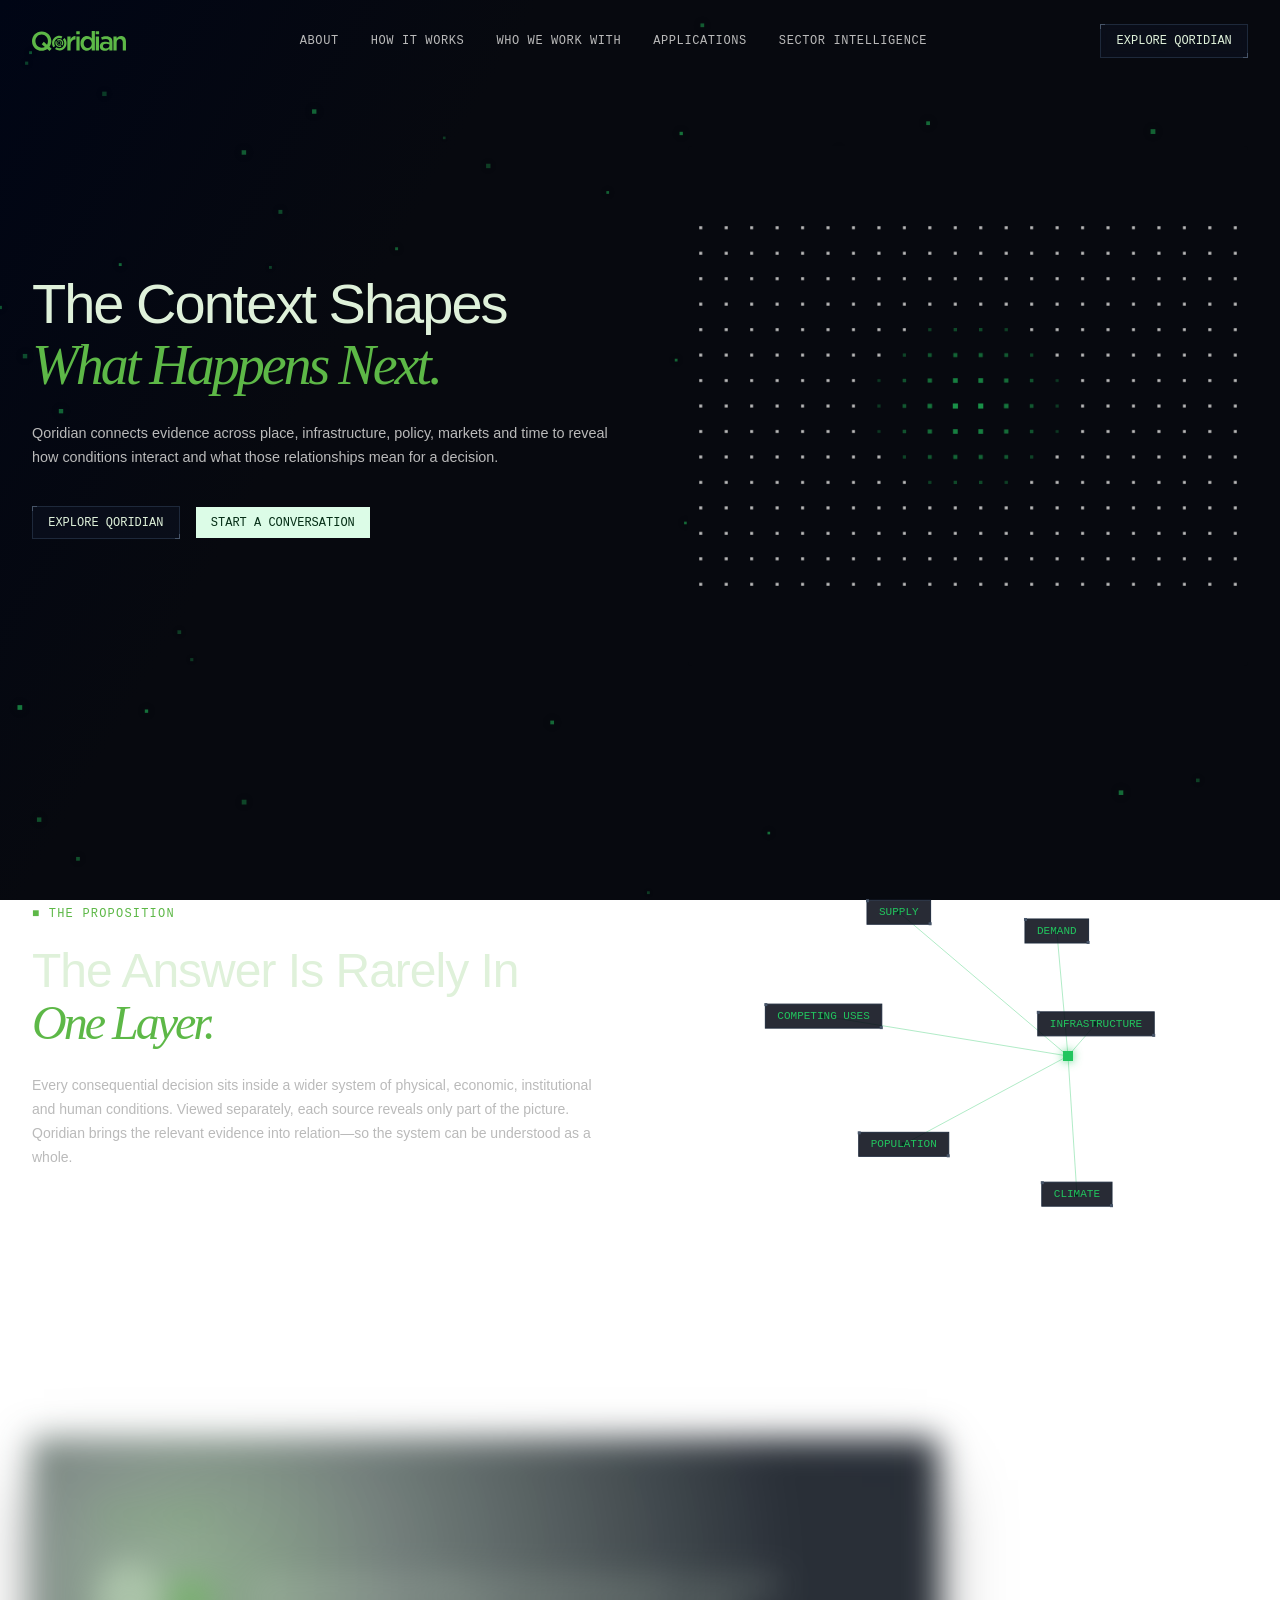
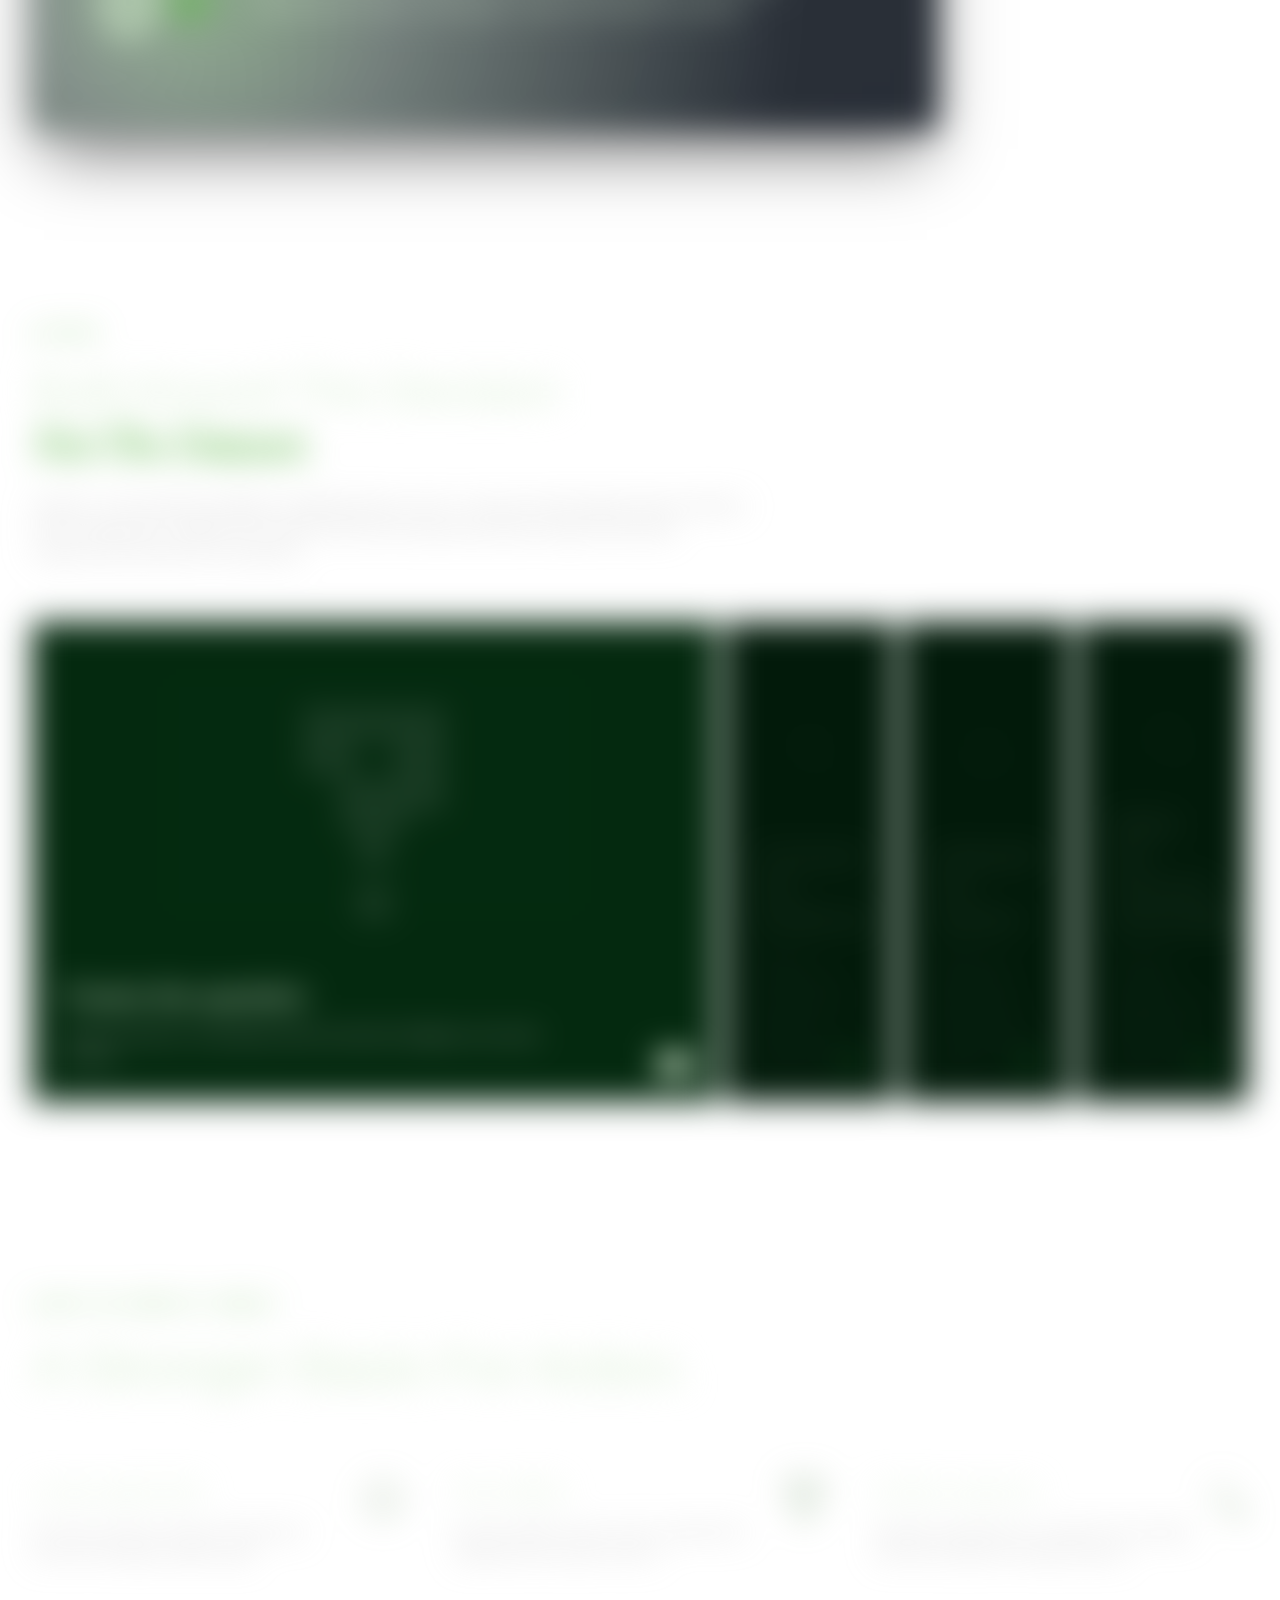
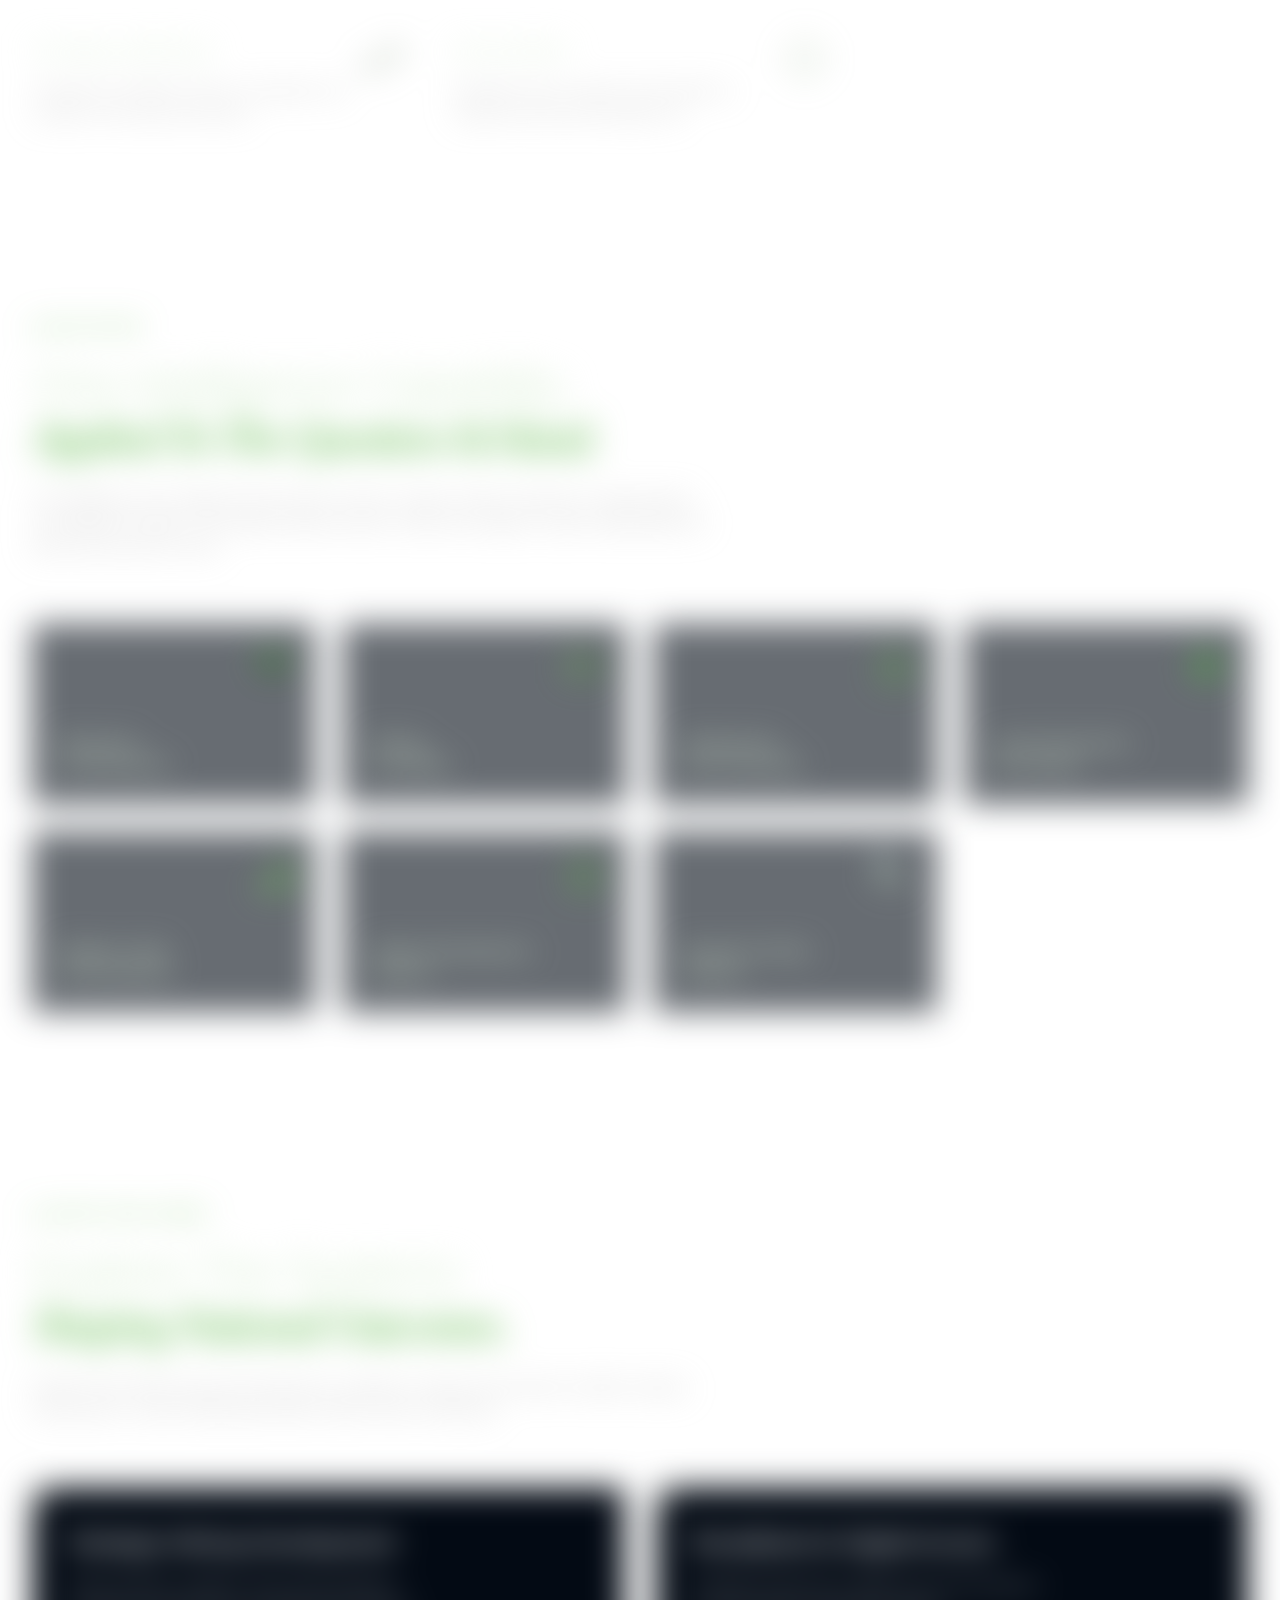
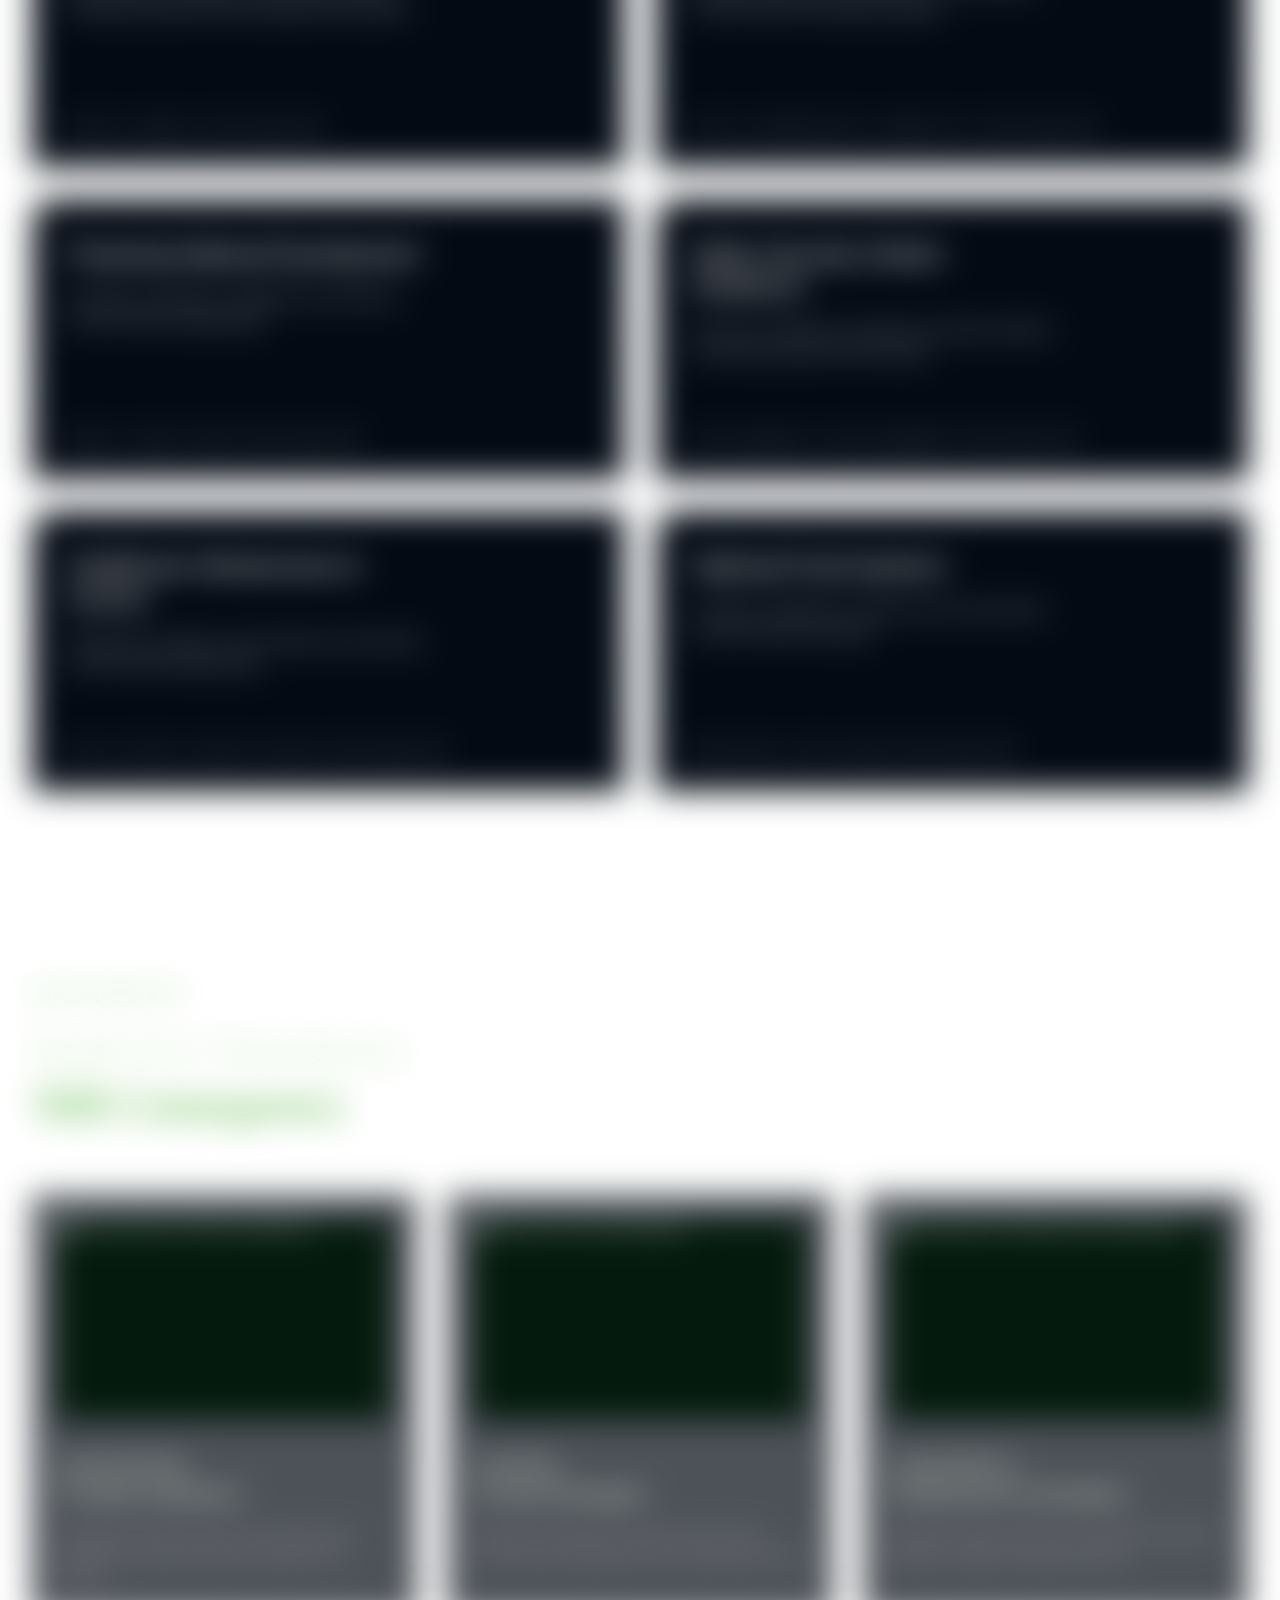
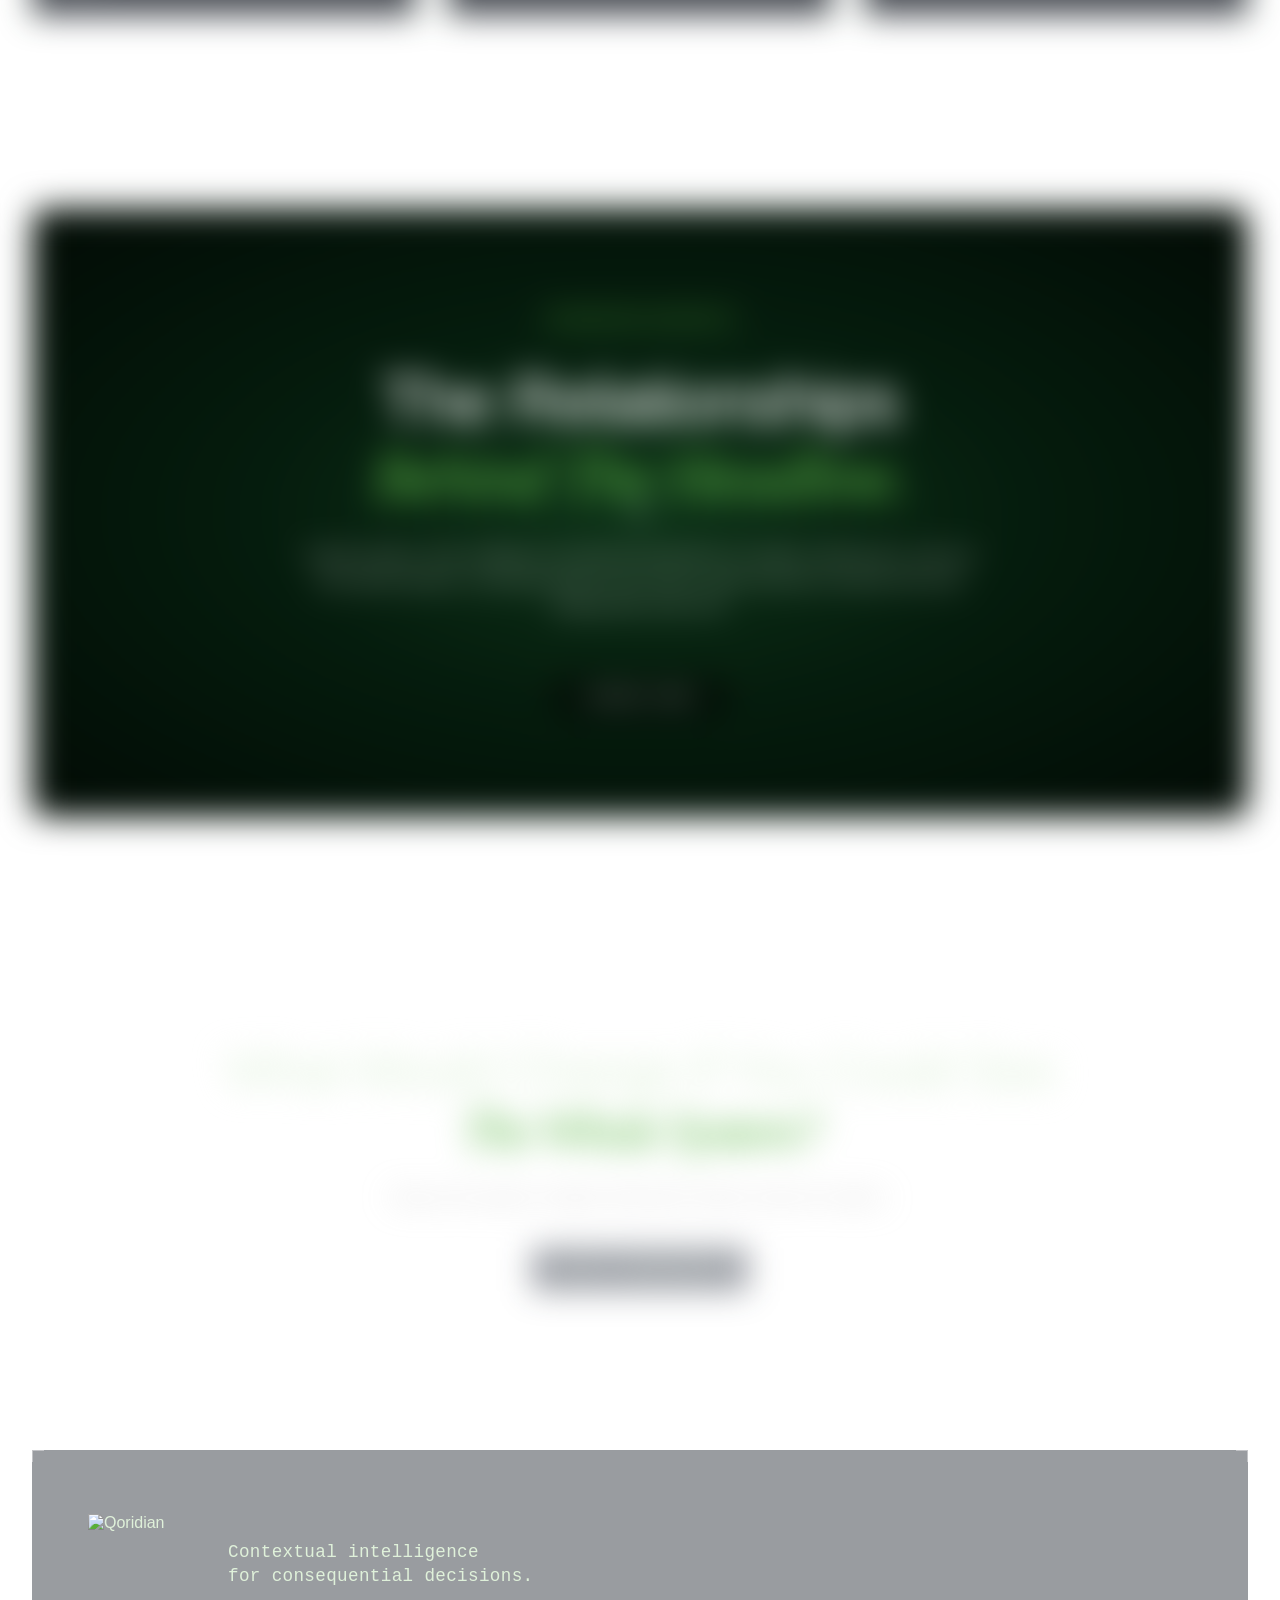
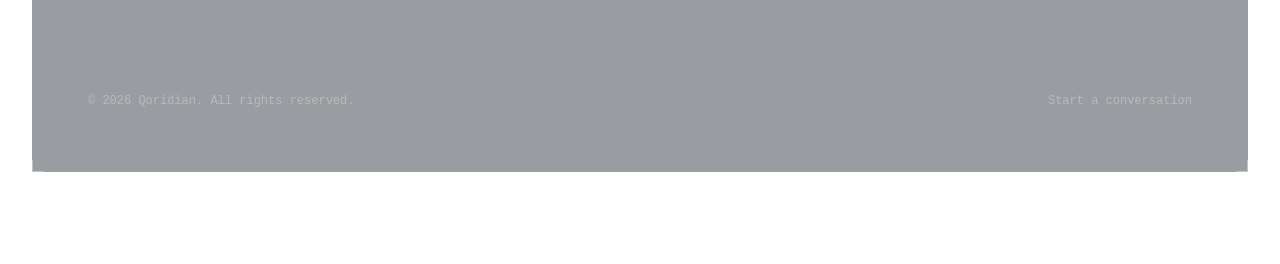
==== commit b227fcdc: "Update index.html" ====
--- a/index.html
+++ b/index.html
@@ -675,7 +675,9 @@
       <p class="copyright">© 2026 Qoridian. All rights reserved.</p>
       
       <div class="footer-socials">
-        <a href="mailto:team@qoridian.africa">Email</a>
+        <a href="mailto:team@qoridian.africa?cc=damiete@qoridian.africa">
+  Start a conversation
+</a>
       </div>
     </div>
   </div>
--- a/style.css
+++ b/style.css
@@ -1,1052 +1,2243 @@
-/* ==========================================================================
-   1. Reset & Global Variables
-   ========================================================================== */
+:root {
+  --bg-color-1: #000515;
+  --bg-color-2: #07090F;
+  --text-main: #DFF1DA;
+  --text-muted: #BABABA;
+  --accent-green: #5DB847;
+  --accent-green-bg: #dcfce7;
+  --font-heading: 'Inter Tight', sans-serif;
+  --font-body: 'Inter Tight', sans-serif;
+  --font-sub-heading: 'Newsreader', serif;
+  --font-mono: 'Azeret Mono', monospace;
+}
+
 * {
   box-sizing: border-box;
   margin: 0;
   padding: 0;
 }
 
-html {
-  scroll-behavior: smooth;
-  -webkit-text-size-adjust: 100%; /* Prevents iOS from auto-inflating font size on rotate */
-}
-
-:root {
-  --bg-gradient: radial-gradient(
-    circle at 70% 0%,
-    #000000 40%,
-    #0C1326 60%,
-    #000000 100%
-  );
-  --text-primary: #DFF1DA;
-  --text-muted: #b7c4d2;
-  --text-eyebrow: #7f8fa0;
-  --accent-green: #5DB847;
-  --card-bg: rgba(255, 255, 255, 0.08);
-  --card-border: rgba(255, 255, 255, 0.07);
-  --grid-color: rgba(255, 255, 255, 0.015);
-}
-
 body {
-  background: var(--bg-gradient);
-  font-family: -apple-system, BlinkMacSystemFont, "Segoe UI", Roboto, Helvetica, Arial, sans-serif;
-  color: var(--text-primary);
+  background: linear-gradient(-60deg, var(--bg-color-2) 70%, var(--bg-color-1) 100%);
+  background-attachment: fixed;
+  color: var(--text-main);
+  font-family: var(--font-heading);
   min-height: 100vh;
+  display: flex;
+  flex-direction: column;
   overflow-x: hidden;
+}
+
+/* Fixed Ambient Background Canvas */
+#bgNodesCanvas {
+  position: fixed;
+  top: 0;
+  left: 0;
+  width: 100vw;
+  height: 100vh;
+  z-index: -1;          /* Behind all page content */
+  pointer-events: none; /* Allows clicks and scrolling to pass through */
+}
+
+/* ==========================================================================
+   Standardized Grid Container System (Pixel-Perfect Alignment across Sections)
+   ========================================================================== */
+.navbar,
+.hero-container,
+.proposition-section,
+.stats-section {
+  width: 100%;
+  max-width: 1280px;
+  margin-left: auto;
+  margin-right: auto;
+  padding-left: 2rem;
+  padding-right: 2rem;
+}
+
+/* Standardized 2-Column Grid Alignment */
+.hero-container,
+.proposition-section,
+.stats-section {
+  display: flex;
+  justify-content: space-between;
+  align-items: center;
+  gap: 3rem;
+}
+
+/* Strict Left Column Boundary Lock */
+.hero-content,
+.prop-content,
+.stat-number {
+  width: 100%;
+  max-width: 580px;
+  flex: 1;
+}
+
+/* Strict Right Column Boundary Lock */
+.grid-container,
+.network-container,
+.stat-text {
+  width: 100%;
+  max-width: 560px;
+  flex: 1;
+}
+
+/* ==========================================================================
+   Header Navbar
+   ========================================================================== */
+.navbar {
+  display: flex;
+  justify-content: space-between;
+  align-items: center;
+  padding-top: 1.5rem;
+  padding-bottom: 1.5rem;
   position: relative;
-}
-
-img,
-svg {
+  z-index: 100;
+}
+
+.logo {
+  display: flex;
+  align-items: center;
+  text-decoration: none;
+}
+
+.logo img {
+  height: 20px;
+  width: auto;
+  display: block;
+  object-fit: contain;
+}
+
+.nav-links {
+  display: flex;
+  gap: 2rem;
+  align-items: center;
+}
+
+.nav-links a {
+  color: var(--text-muted);
+  text-decoration: none;
+  font-family: var(--font-mono);
+  font-size: 0.75rem;
+  letter-spacing: 0.05em;
+  transition: color 0.2s;
+}
+
+.nav-links a:hover {
+  color: var(--text-main);
+}
+
+.mobile-only-btn { display: none; }
+
+/* Hamburger Navigation Button */
+.hamburger {
+  display: none;
+  flex-direction: column;
+  gap: 5px;
+  background: transparent;
+  border: none;
+  cursor: pointer;
+  padding: 5px;
+}
+
+.hamburger span {
+  width: 22px;
+  height: 2px;
+  background-color: var(--text-main);
+  transition: all 0.3s ease;
+}
+
+/* ==========================================================================
+   Buttons
+   ========================================================================== */
+.btn {
+  font-family: var(--font-mono);
+  font-size: 0.75rem;
+  padding: 0.55rem 0.95rem;
+  text-decoration: none;
+  display: inline-block;
+  transition: all 0.2s ease;
+  white-space: nowrap;
+}
+
+.btn-framed {
+  color: var(--text-main);
+  border: 1px solid #1e293b;
+  position: relative;
+  background: rgba(15, 23, 42, 0.4);
+  backdrop-filter: blur(4px);
+}
+
+.btn-framed::before, .btn-framed::after {
+  content: '';
+  position: absolute;
+  width: 4px;
+  height: 4px;
+  border: 1px solid #475569;
+}
+.btn-framed::before { top: -1px; left: -1px; border-right: none; border-bottom: none; }
+.btn-framed::after { bottom: -1px; right: -1px; border-left: none; border-top: none; }
+
+.btn-framed:hover {
+  border-color: var(--text-muted);
+}
+
+.btn-solid {
+  background-color: var(--accent-green-bg);
+  color: #052e16;
+  border: none;
+  font-weight: 500;
+}
+
+.btn-solid:hover {
+  background-color: #bbf7d0;
+}
+
+/* ==========================================================================
+   Cinematic Section Reveal Animation
+   ========================================================================== */
+section {
+  filter: blur(16px);
+  opacity: 0.1;
+  transform: translateY(40px) scale(0.97);
+  transition: 
+    filter 1.6s cubic-bezier(0.22, 1, 0.36, 1),
+    opacity 1.6s cubic-bezier(0.22, 1, 0.36, 1),
+    transform 1.6s cubic-bezier(0.22, 1, 0.36, 1);
+  will-change: filter, opacity, transform;
+}
+
+section.in-view {
+  filter: blur(0px);
+  opacity: 1;
+  transform: translateY(0) scale(1);
+}
+
+/* ==========================================================================
+   Hero Section Layout
+   ========================================================================== */
+.hero-container {
+  padding-top: 4rem;
+  padding-bottom: 4rem;
+  flex: 1;
+}
+
+h1, h2, h3 {
+    font-size: clamp(2rem, 4vw + 1rem, 4rem);
+}
+
+.hero-content h1 {
+  font-size: clamp(2rem, 4vw + 1rem, 3.5rem);
+  font-weight: 400;
+  line-height: 1.1;
+  letter-spacing: -2px;
+  margin-bottom: 1.5rem;
+}
+
+.italic-green {
+  font-family: var(--font-sub-heading);
+  font-style: italic;
+  color: var(--accent-green);
+  font-weight: 100;
+  letter-spacing: -3px;
+  font-size: 1em;
+}
+
+.hero-description {
+  font-family: var(--font-body);
+  color: var(--text-muted);
+  font-weight: 400;
+  font-size: clamp(0.8rem, 1.2vw, 0.9rem);
+  line-height: 1.7;
+  margin-bottom: 2.25rem;
+}
+
+.cta-buttons {
+  display: flex;
+  gap: 1rem;
+  align-items: center;
+  flex-wrap: wrap;
+}
+
+/* Grid Canvas Container */
+.grid-container {
+  height: 520px;
+  display: flex;
+  align-items: center;
+  justify-content: center;
+  cursor: crosshair;
+  touch-action: none;
+  background-color: var(--bg-color-2); /* Masks floating background nodes behind grid */
+  border-radius: 4px;
+}
+
+#nodeGrid {
   max-width: 100%;
   height: auto;
 }
 
-.logo-img {
-  height: 28px;       /* Controls the vertical scaling of the logo */
-  width: auto;        /* Ensures the aspect ratio remains perfectly locked */
-  display: block;     /* Removes baseline spacing quirks */
+/* ==========================================================================
+   Proposition Section Layout
+   ========================================================================== */
+.proposition-section {
+  padding-top: 6rem;
+  padding-bottom: 6rem;
+}
+
+.section-tag {
+  display: inline-block;
+  font-family: var(--font-mono);
+  font-size: 0.75rem;
+  color: var(--accent-green);
+  letter-spacing: 0.1em;
+  margin-bottom: 1.5rem;
+}
+
+.prop-content h2 {
+  font-size: clamp(2rem, 4vw + 1rem, 3rem);
+  font-weight: 400;
+  line-height: 1.1;
+  letter-spacing: -1px;
+  margin-bottom: 1.5rem;
+}
+
+.prop-description {
+  font-family: var(--font-body);
+  color: var(--text-muted);
+  font-size: clamp(0.8rem, 1.2vw, 0.875rem);
+  line-height: 1.7;
+}
+
+/* Network Node Canvas Area */
+.network-container {
+  height: 420px;
+  display: flex;
+  align-items: center;
+  justify-content: center;
+  touch-action: none;
+}
+
+#networkCanvas {
+  max-width: 100%;
+  height: auto;
+}
+
+/* ==========================================================================
+   Stats Counter Section Layout
+   ========================================================================== */
+.stats-section {
+  padding-top: 6rem;
+  padding-bottom: 6rem;
+}
+
+.stat-number {
+  font-size: clamp(4.5rem, 9vw + 1rem, 9.5rem);
+  font-weight: 400;
+  line-height: 1;
+  letter-spacing: -4px;
+  color: var(--text-main);
+  font-family: var(--font-mono);
+  white-space: nowrap;
+}
+
+.stat-number .plus {
+  font-weight: 300;
+  color: var(--text-main);
+}
+
+.stat-text {
+  font-family: var(--font-body);
+  color: var(--text-muted);
+  font-size: clamp(0.8rem, 1.2vw, 0.875rem);
+  line-height: 1.7;
+}
+
+/* ==========================================================================
+   Responsive Media Queries
+   ========================================================================== */
+@media (max-width: 1024px) {
+  .hero-container,
+  .proposition-section,
+  .stats-section {
+    flex-direction: column;
+    justify-content: center;
+    text-align: center;
+    padding-top: 3rem;
+    padding-bottom: 3rem;
+  }
+
+  .hero-content,
+  .prop-content,
+  .stat-number,
+  .grid-container,
+  .network-container,
+  .stat-text {
+    max-width: 100%;
+  }
+
+  .cta-buttons {
+    justify-content: center;
+  }
+}
+
+@media (max-width: 850px) {
+  .desktop-only-btn { display: none; }
+  .mobile-only-btn { display: inline-block; margin-top: 1rem; }
+  .hamburger { display: flex; }
+
+  .nav-links {
+    position: absolute;
+    top: 100%;
+    right: 2rem;
+    left: 2rem;
+    background-color: rgba(3, 7, 18, 0.95);
+    border: 1px solid #1e293b;
+    backdrop-filter: blur(12px);
+    flex-direction: column;
+    padding: 1.5rem;
+    gap: 1.25rem;
+    border-radius: 8px;
+    display: none;
+  }
+
+  .nav-links.active {
+    display: flex;
+  }
+}
+
+@media (max-width: 768px) {
+  .navbar,
+  .hero-container,
+  .proposition-section,
+  .stats-section {
+    padding-left: 1.25rem;
+    padding-right: 1.25rem;
+  }
+}
+
+@media (max-width: 480px) {
+  .cta-buttons {
+    flex-direction: column;
+    width: 100%;
+  }
+
+  .cta-buttons .btn {
+    width: 100%;
+    text-align: center;
+  }
+}
+
+/* ==========================================================================
+   Method Accordion Section Layout
+   ========================================================================== */
+.method-section {
+  width: 100%;
+  max-width: 1280px;
+  margin: 0 auto;
+  padding: 6rem 2rem;
+}
+
+.method-header {
+  max-width: 720px;
+  margin-bottom: 3.5rem;
+}
+
+.method-header h2 {
+  font-size: clamp(2rem, 4vw + 1rem, 3rem);
+  font-weight: 400;
+  line-height: 1.1;
+  letter-spacing: -1px;
+  margin-bottom: 1.5rem;
+}
+
+.method-description {
+  font-family: var(--font-body);
+  color: var(--text-muted);
+  font-size: clamp(0.8rem, 1.2vw, 0.875rem);
+  line-height: 1.7;
+}
+
+/* Accordion Container */
+.accordion-container {
+  display: flex;
+  height: 480px;
+  width: 100%;
+  gap: 8px;
+  overflow: hidden;
+  border-radius: 4px;
+}
+
+/* Individual Accordion Cards */
+.accordion-card {
+  flex: 1; /* Collapsed width ratio */
+  background: #021a0a;
+  border: 1px solid #063d18;
+  position: relative;
+  cursor: pointer;
+  overflow: hidden;
+  display: flex;
+  flex-direction: column;
+  justify-content: space-between;
+  padding: 2rem;
+  transition: flex 0.7s cubic-bezier(0.16, 1, 0.3, 1), 
+              background-color 0.5s ease, 
+              border-color 0.5s ease;
+}
+
+.accordion-card:hover {
+  border-color: #002506;
+}
+
+/* Active Expanded State */
+.accordion-card.active {
+  flex: 6; /* Expanded width ratio */
+  background: #04290f;
+  border-color: #002506;
+  cursor: default;
+}
+
+.card-inner {
+  display: flex;
+  flex-direction: column;
+  justify-content: space-between;
+  height: 100%;
+  opacity: 0.15;
+  transform: translateY(10px);
+  transition: opacity 0.5s ease, transform 0.5s ease;
+  pointer-events: none;
+}
+
+.accordion-card.active .card-inner {
+  opacity: 1;
+  transform: translateY(0);
+  pointer-events: auto;
+}
+
+.card-visual {
+  width: 100%;
+  height: 280px;
+  display: flex;
+  align-items: center;
+  justify-content: center;
+}
+
+.card-canvas {
+  max-width: 100%;
+  max-height: 100%;
+}
+
+.card-content h3 {
+  font-size: 1.75rem;
+  font-weight: 400;
+  margin-bottom: 0.75rem;
+  color: var(--text-main);
+}
+
+.card-content p {
+  font-family: var(--font-body);
+  font-size: 0.85rem;
+  color: #B8B8B8;
+  line-height: 1.6;
+  max-width: 480px;
+}
+
+/* Bottom Right Card Index Number */
+.card-number {
+  position: absolute;
+  bottom: 1.5rem;
+  right: 1.5rem;
+  font-family: var(--font-mono);
+  font-size: 0.85rem;
+  color: #4ad263;
+  background: #021a0a;
+  padding: 4px 8px;
+  border-radius: 2px;
+  border: 1px solid #063d18;
+  transition: background-color 0.3s, color 0.3s;
+}
+
+.accordion-card.active .card-number {
+  background: #DFF1DA;
+  color: #021a0a;
+  font-weight: 300;
+}
+
+@media (max-width: 850px) {
+  .accordion-container {
+    flex-direction: column;
+    height: 700px;
+  }
+}
+
+/* ==========================================================================
+   Capabilities Section Layout & Grid System
+   ========================================================================== */
+/* ==========================================================================
+   Application Section Layout & Card Overhaul
+   ========================================================================== */
+.application-section {
+  width: 100%;
+  max-width: 1280px;
+  margin: 0 auto;
+  padding: 6rem 2rem;
+}
+
+.application-header {
+  max-width: 680px;
+  margin-bottom: 4rem;
+}
+
+.application-header h2 {
+  font-size: clamp(2.25rem, 4vw + 1rem, 3.75rem);
+  font-weight: 400;
+  line-height: 1.1;
+  letter-spacing: -1.5px;
+  margin-bottom: 1.5rem;
+  color: var(--text-main);
+}
+
+.application-description {
+  font-family: var(--font-mono);
+  color: var(--text-muted);
+  font-size: clamp(0.8rem, 1.2vw, 0.875rem);
+  line-height: 1.7;
+}
+
+/* 4-Column Grid */
+.app-grid {
+  display: grid;
+  grid-template-columns: repeat(4, 1fr);
+  gap: 1.5rem;
+}
+
+/* Isolated Card Context */
+.app-card {
+  position: relative !important;
+  background: rgba(3, 10, 20, 0.6);
+  height: 190px;
+  padding: 1.75rem !important;
+  display: flex !important;
+  flex-direction: column !important;
+  justify-content: flex-end !important;
+  align-items: flex-start !important;
+  box-sizing: border-box !important;
+  transition: background-color 0.3s ease, transform 0.3s ease;
+}
+
+.app-card:hover {
+  background: rgba(4, 20, 32, 0.85);
+  transform: translateY(-2px);
+}
+
+/* Strictly Positioned L-shaped Corner Brackets */
+.app-card .card-corner {
+  position: absolute !important;
+  width: 10px !important;
+  height: 10px !important;
+  border-color: rgba(255, 255, 255, 0.35) !important;
+  border-style: solid !important;
+  pointer-events: none !important;
+  z-index: 1 !important;
+  transition: border-color 0.3s ease;
+}
+
+.app-card:hover .card-corner {
+  border-color: var(--accent-green) !important;
+}
+
+.app-card .card-corner.top-left {
+  top: 0 !important;
+  left: 0 !important;
+  border-width: 1.5px 0 0 1.5px !important;
+}
+
+.app-card .card-corner.top-right {
+  top: 0 !important;
+  right: 0 !important;
+  border-width: 1.5px 1.5px 0 0 !important;
+}
+
+.app-card .card-corner.bottom-left {
+  bottom: 0 !important;
+  left: 0 !important;
+  border-width: 0 0 1.5px 1.5px !important;
+}
+
+.app-card .card-corner.bottom-right {
+  bottom: 0 !important;
+  right: 0 !important;
+  border-width: 0 1.5px 0 0 !important;
+}
+
+/* Top-Right Locked Icon Container with Inset Space */
+.app-card .app-icon-slot {
+  position: absolute !important;
+  top: 1.5rem !important;      /* Pushes icon away from top border bracket */
+  right: 1.5rem !important;    /* Pushes icon away from right border bracket */
+  width: 36px !important;      /* Fixed icon width */
+  height: 36px !important;     /* Fixed icon height */
+  display: flex !important;
+  align-items: center !important;
+  justify-content: center !important;
+  margin: 0 !important;
+  padding: 0 !important;
+  pointer-events: none !important;
+  z-index: 2 !important;
+}
+
+/* Image & SVG Resizing Inside Slot */
+.app-card .app-icon-slot svg,
+.app-card .app-icon-slot img {
+  width: 100% !important;
+  height: 100% !important;
+  object-fit: contain !important;
+  display: block !important;
+}
+
+/* Bottom-Left Card Title */
+.app-card .app-title {
+  font-size: 1.05rem !important;
+  font-weight: 400 !important;
+  color: var(--text-main) !important;
+  line-height: 1.25 !important;
+  letter-spacing: -0.3px !important;
+  margin: 0 !important;
+  padding: 0 !important;
+  text-align: left !important;
+  z-index: 2 !important;
+}
+
+/* Responsive Grid Rules */
+@media (max-width: 1200px) {
+  .app-grid {
+    grid-template-columns: repeat(2, 1fr);
+  }
+}
+
+@media (max-width: 640px) {
+  .app-grid {
+    grid-template-columns: 1fr;
+  }
+
+  .app-card {
+    height: 160px;
+  }
+}
+
+/* ==========================================================================
+   Application Section Layout & Corner Bracket Cards
+   ========================================================================== */
+.application-section {
+  width: 100%;
+  max-width: 1280px;
+  margin: 0 auto;
+  padding: 6rem 2rem;
+}
+
+.application-header {
+  max-width: 680px;
+  margin-bottom: 4rem;
+}
+
+.application-header h2 {
+  font-size: clamp(2rem, 4vw + 1rem, 3rem);
+  font-weight: 400;
+  line-height: 1.1;
+  letter-spacing: -1.5px;
+  margin-bottom: 1.5rem;
+  color: var(--text-main);
+}
+
+.application-description {
+  font-family: var(--font-body);
+  color: var(--text-muted);
+  font-size: clamp(0.8rem, 1.2vw, 0.875rem);
+  line-height: 1.7;
+}
+
+/* 3-Column Application Grid */
+.app-grid {
+  display: grid;
+  grid-template-columns: repeat(4, 1fr);
+  gap: 1.75rem;
+}
+
+/* Base Card Style (No Full Border) */
+.app-card {
+  position: relative;
+  background: rgba(3, 10, 20, 0.6);
+  padding: 1.75rem 1.5rem;
+  height: 180px;
+  display: flex;
+  flex-direction: column;
+  justify-content: flex-end; /* Places heading at the bottom */
+  align-items: flex-start;  /* Left-aligns heading text */
+  transition: background-color 0.3s ease, transform 0.3s ease;
+}
+
+.app-card:hover {
+  background: rgba(4, 20, 32, 0.85);
+  transform: translateY(-2px);
+}
+
+/* Corner Bracket Borders */
+.card-corner {
+  position: absolute;
+  width: 10px;
+  height: 10px;
+  border-color: rgba(255, 255, 255, 0.35);
+  border-style: solid;
+  pointer-events: none;
+  transition: border-color 0.3s ease;
+}
+
+.app-card:hover .card-corner {
+  border-color: var(--accent-green);
+}
+
+.card-corner.top-left {
+  top: 0;
+  left: 0;
+  border-width: 1.5px 0 0 1.5px;
+}
+
+.card-corner.top-right {
+  top: 0;
+  right: 0;
+  border-width: 1.5px 1.5px 0 0;
+}
+
+.card-corner.bottom-left {
+  bottom: 0;
+  left: 0;
+  border-width: 0 0 1.5px 1.5px;
+}
+
+.card-corner.bottom-right {
+  bottom: 0;
+  right: 0;
+  border-width: 0 1.5px 1.5px 0;
+}
+
+/* Top Right Icon Container */
+.app-icon-placeholder {
+  position: absolute;
+  top: 1.5rem;
+  right: 1.5rem;
+  width: 38px;
+  height: 38px;
+  display: flex;
+  align-items: center;
+  justify-content: center;
+  pointer-events: none;
+}
+
+.app-icon-placeholder svg,
+.app-icon-placeholder img {
+  width: 100%;
+  height: 100%;
   object-fit: contain;
-  margin-top: 50px;
-}
-
-/* Base Utility Layout Container */
-.section-container {
-  max-width: 1100px;
+}
+.app-card h3 {
+  font-size: 1.1rem;
+  font-weight: 400;
+  color: var(--text-main);
+  line-height: 1.25;
+  letter-spacing: -0.3px;
+  margin: 0;
+  text-align: left;
+}
+
+/* Responsive Grid Rules */
+@media (max-width: 1200px) {
+  .app-grid {
+    grid-template-columns: repeat(2, 1fr);
+  }
+}
+
+@media (max-width: 640px) {
+  .app-grid {
+    grid-template-columns: 1fr;
+  }
+
+  .app-card {
+    height: 160px;
+  }
+}
+
+/* ==========================================================================
+   Sector Intelligence Layout & Gradient Cards
+   ========================================================================== */
+.sector-section {
+  width: 100%;
+  max-width: 1280px;
   margin: 0 auto;
-  padding: 0 40px;
+  padding: 6rem 2rem;
+}
+
+.sector-header {
+  max-width: 680px;
+  margin-bottom: 4rem;
+}
+
+.sector-header h2 {
+  font-size: clamp(2rem, 4vw + 1rem, 3rem);
+  font-weight: 400;
+  line-height: 1.1;
+  letter-spacing: -1.5px;
+  margin-bottom: 1.5rem;
+  color: var(--text-main);
+}
+
+.sector-description {
+  font-family: var(--font-body);
+  color: var(--text-muted);
+  font-size: clamp(0.8rem, 1.2vw, 0.875rem);
+  line-height: 1.7;
+}
+
+/* 2-Column Sector Grid */
+.sector-grid {
+  display: grid;
+  grid-template-columns: repeat(2, 1fr);
+  gap: 2rem;
+}
+
+/* Base Card Style */
+.sector-card {
   position: relative;
-  z-index: 2;
-}
-
-/* Eyebrows used across all sections */
-.eyebrow-text {
-  display: block;
-  font-size: 13px;
-  text-transform: uppercase;
-  letter-spacing: 2px;
-  color: var(--text-eyebrow);
-  font-weight: 600;
-  margin-bottom: 24px;
-}
-
-/* ==========================================================================
-   2. Background Grid Matrix (Visible across Desktop - 3.jpg)
-   ========================================================================== */
-.global-grid-matrix {
+  min-height: 280px;
+  padding: 2.5rem 2.25rem 2rem 2.25rem;
+  display: flex;
+  flex-direction: column;
+  justify-content: space-between;
+  background: #030a14; /* Deep dark background base */
+  overflow: hidden;
+  transition: transform 0.3s ease, border-color 0.3s ease;
+}
+
+.sector-card:hover {
+  transform: translateY(-3px);
+}
+
+/* Background Image & Overlay System */
+.sector-bg-img-wrapper {
   position: absolute;
   top: 0;
   left: 0;
   width: 100%;
   height: 100%;
-  background-size: 120px 120px;
-  background-image:
-    linear-gradient(to right, var(--grid-color) 1px, transparent 1px),
-    linear-gradient(to bottom, var(--grid-color) 1px, transparent 1px);
-  z-index: 1;
-  pointer-events: none;
-}
-
-/* ==========================================================================
-   3. Header Navigation
-   ========================================================================== */
-.site-header {
-  display: flex;
-  justify-content: space-between;
-  align-items: center;
-  padding: 40px 80px;
-  position: relative;
-  z-index: 10;
-  flex-wrap: wrap;
-  gap: 16px;
-}
-
-.logo {
-  font-size: 24px;
-  font-weight: 700;
-  letter-spacing: -0.5px;
-}
-
-.meta-text {
-  font-size: 13px;
-  text-transform: uppercase;
-  letter-spacing: 2px;
-  color: var(--text-eyebrow);
-}
-
-/* ==========================================================================
-   4. Hero Section & Pulsating Animation
-   ========================================================================== */
-.hero-container {
-  min-height: 85vh;
-  display: flex;
-  flex-direction: column;
-  justify-content: center;
-  align-items: center;
-  text-align: center;
-  position: relative;
-  padding: 60px 20px;
-
-}
-
-/* Dimming overlay — sits between the background image (z-index: 0) and
-   everything else (bg-svg-wrapper z-index:1, hero-content z-index:2) */
-.hero-container::before {
-  content: "";
-  position: absolute;
-  inset: 0;
-  background: rgba(0, 0, 0, 0.6); /* Increase toward 0.8 to dim further, lower toward 0.3 to dim less */
   z-index: 0;
   pointer-events: none;
 }
 
-/* ==========================================================================
-   Hero Background Logo & Dynamic Brightness Pulse
-   ========================================================================== */
-.bg-svg-wrapper {
-  position: absolute;
-  top: 50%;
-  left: 50%;
-  transform: translate(-50%, -50%);
-  width: 1600px;
-  height: 1600px;
-  max-width: 150vw;   /* Keeps the glow from ever overflowing a narrow viewport */
-  max-height: 150vw;
-  z-index: 1;
-  pointer-events: none;
-
-  /* Smooth, hardware-accelerated brightness and breathing animation */
-  animation: bg-pulse-container 6s infinite ease-in-out;
-  will-change: transform, opacity, filter; /* Optimizes browser performance */
-}
-
-.hero-logo-svg {
+.sector-bg-img {
   width: 100%;
   height: 100%;
+  object-fit: cover;
   display: block;
-}
-
-/* Keyframe matrix handling synchronized scaling, opacity brightness, and glow */
-@keyframes bg-pulse-container {
-  0%, 100% {
-    transform: translate(-50%, -50%) scale(0.93);
-    opacity: 0.25; /* Soft, deep resting state background baseline */
-    filter: drop-shadow(0 0 0px rgba(0, 128, 0, 0));
-  }
-  50% {
-    transform: translate(-50%, -50%) scale(1.05);
-    opacity: 0.95; /* Drives the green lines to near full-strength saturation at peak expansion */
-    filter: drop-shadow(0 0 12px rgba(12, 231, 12, 0.4)); /* Injects a bright green electric glow aura */
-  }
-}
-
-/* ==========================================================================
-   Hero Content Typography & Layout
-   ========================================================================== */
-.hero-content {
-  position: relative;
-  z-index: 2;         /* Keeps the text cleanly layered over the background SVG */
-  max-width: 950px;   /* Prevents long text strings from stretching too wide */
-  width: 100%;
-  margin: 0 auto;
-  text-align: center;
-}
-
-/* Main Display Headline */
-.hero-content h1 {
-  font-size: 68px;
-  font-weight: 500;
-  line-height: 1.15;
-  letter-spacing: -1.5px;
-  margin-bottom: 20px; /* Snug distance to the supporting subheadline */
-  color: #DFF1DA;
-  word-wrap: break-word;
-}
-
-/* Rich Green Accent Branding Word */
-.green-text {
-  color: var(--accent-green, #008000);
-}
-
-/* Secondary Subheadline Statement */
-.hero-content h3 {
-  font-size: 28px;
-  font-weight: 400;
-  line-height: 1.3;
-  letter-spacing: -0.5px;
-  color: #f7fafc; /* Slightly softer white value */
-  margin-bottom: 32px;
-}
-
-/* Body Narrative Context Block */
-.hero-lead {
-  font-size: 22px;
-  line-height: 1.65;
-  color: var(--text-muted, #cbd5e0);
-  max-width: 760px;
-  margin: 0 auto 24px auto; /* Centered layout block */
-  font-weight: 300;
-}
-
-/* Closing Callout Label */
-.hero-content h4 {
-  font-size: 14px;
-  font-weight: 500;
-  text-transform: uppercase;
-  letter-spacing: 1.5px;
-  color: var(--text-eyebrow, #a0aec0);
-  margin-bottom: 48px; /* Breathing room above the Call To Action button */
-}
-
-/* Primary Call To Action Button */
-.hero-content .cta-btn {
-  display: inline-block;
-  background-color: rgba(0, 128, 0, 0.12);
-  color: #ffffff;
-  border: 1px solid rgba(0, 128, 0, 0.4);
-  padding: 14px 36px;
-  font-size: 15px;
-  letter-spacing: 0.5px;
-  border-radius: 6px;
-  text-decoration: none;
-  transition: all 0.3s cubic-bezier(0.16, 1, 0.3, 1);
-}
-
-.hero-content .cta-btn:hover {
-  background-color: rgba(0, 128, 0, 0.25);
-  border-color: rgba(0, 128, 0, 0.8);
-  box-shadow: 0 0 20px rgba(0, 128, 0, 0.25);
-}
-
-/* ==========================================================================
-   5. Philosophy Section
-   ========================================================================== */
-.philosophy-section {
-  padding: 140px 0;
-  border-top: 1px solid rgba(255, 255, 255, 0.03);
-  position: relative;
-}
-
-.philosophy-section .philosophy-layout {
-  display: flex;
-  align-items: center;
-  justify-content: space-between;
-  gap: 80px; /* Enhanced separation gap */
-}
-
-/* Constrains your content column to let the graphic breathe on the right */
-.philosophy-text-block {
-  flex: 1.2;
-  max-width: 680px; /* Snug fit to prevent text from colliding with the graphic */
-  min-width: 0; /* Allows flex children to shrink below content size on narrow screens */
-}
-
-.philosophy-section h2 {
-  font-size: 54px;
-  font-weight: 500;
-  line-height: 1.15;
-  letter-spacing: -1.5px;
-  margin-bottom: 40px;
-  max-width: 750px;
-}
-
-.philosophy-content {
-  max-width: 760px;
-}
-
-.philosophy-content p {
-  font-size: 18px;
-  line-height: 1.7;
-  color: var(--text-muted);
-  font-weight: 300;
-  margin-bottom: 28px;
-}
-
-.philosophy-content p:last-child {
-  margin-bottom: 0;
-}
-
-/* Let the graphic take up equal weight to support its details */
-.philosophy-graphic-block {
-  flex: 1;
-  display: flex;
-  justify-content: center;
-  align-items: center;
-  background: transparent; /* Strictly no background block container */
-  padding: 0;
-  min-width: 0;
-}
-
-/* Scalable Responsive 3D Valley Vector Elements */
-.terrain-valley-3d {
-  width: 100%;
-  max-width: 620px; /* Significantly increased frame size */
-  height: auto;
-  color: var(--text-muted);
-  opacity: 0.65;
-  transform: rotateX(15deg) rotateY(-8deg); /* Isometric perspective angle match */
-  transform-style: preserve-3d;
-  transition: transform 0.7s cubic-bezier(0.16, 1, 0.3, 1),
-              color 0.5s ease,
-              opacity 0.5s ease;
-}
-
-/* Refined interactive hover logic */
-.philosophy-section:hover .terrain-valley-3d {
-  opacity: 0.95;
-  color: #4ade80; /* Switches cleanly to your brand green color on layout focus */
-  transform: rotateX(11deg) rotateY(-4deg) scale(1.03);
-}
-
-/* Background canvas frame */
-.section-topography-bg {
+  filter: brightness(300%);
+  transition: opacity 0.4s ease, transform 0.4s ease, filter 0.4s ease;
+}
+
+/* Subtle Gradient Vignette to enhance text contrast */
+.sector-bg-img-wrapper::after {
+  content: '';
   position: absolute;
   top: 0;
   left: 0;
   width: 100%;
   height: 100%;
+  background: linear-gradient(180deg, rgba(3, 10, 20, 0.4) 0%, rgba(3, 10, 20, 0.85) 50%);
+}
+
+/* Hover effect to bring up image brightness slightly */
+.sector-card:hover .sector-bg-img {
+  opacity: 0.45;
+  transform: scale(1.03);
+  filter: grayscale(0%) contrast(105%);
+}
+
+/* Elevate internal content above the background image */
+.sector-card-body,
+.sector-icon-placeholder,
+.sector-footer,
+.card-corner {
+  position: relative;
   z-index: 1;
-  pointer-events: none; /* Prevents background layer from capturing text highlight/mouse events */
-
-  background-image: url('./map2.svg');
-  background-repeat: no-repeat;
-  background-position: center center;
-  background-size: cover;
-  opacity: 0.12;
-
-  transition: transform 0.8s cubic-bezier(0.16, 1, 0.3, 1), opacity 0.5s ease;
-}
-
-/* Subtle shift animation when interacting with the grid section */
-.features-section:hover .section-topography-bg {
-  transform: scale(1.02);
-  opacity: 0.16;
-}
-
-/* Scalable wireframe settings */
-.terrain-wireframe {
-  width: 100%;
-  max-width: 480px;
-  height: auto;
-  color: rgba(255, 255, 255, 0.35); /* Subtle wireframe default color */
-  filter: drop-shadow(0px 20px 40px rgba(13, 21, 32, 0.6));
-  transition: transform 0.5s cubic-bezier(0.25, 1, 0.5, 1);
-}
-
-/* Micro interaction to give the 3D map spatial reaction when hovered */
-.terrain-wireframe:hover {
-  transform: translateY(-6px) scale(1.02);
-  color: rgba(255, 255, 255, 0.45);
+}
+
+.sector-card .card-corner {
+  position: absolute;
+  width: 10px;
+  height: 10px;
+  border-color: rgba(255, 255, 255, 0.4);
+  border-style: solid;
+  pointer-events: none;
+  z-index: 2;
+}
+
+.sector-card .card-corner.top-left {
+  top: 0;
+  left: 0;
+  border-width: 1.5px 0 0 1.5px;
+}
+
+.sector-card .card-corner.top-right {
+  top: 0;
+  right: 0;
+  border-width: 1.5px 1.5px 0 0;
+}
+
+.sector-card .card-corner.bottom-left {
+  bottom: 0;
+  left: 0;
+  border-width: 0 0 1.5px 1.5px;
+}
+
+.sector-card .card-corner.bottom-right {
+  bottom: 0;
+  right: 0;
+  border-width: 0 1.5px 1.5px 0;
+}
+
+/* Color Gradients */
+.grad-green {
+  background: linear-gradient(135deg, #021e0a 0%, #052c10 40%, #011206 100%);
+}
+
+.grad-blue {
+  background: linear-gradient(135deg, #06112c 0%, #071942 50%, #020817 100%);
+}
+
+.grad-purple {
+  background: linear-gradient(135deg, #27063d 0%, #3e0960 50%, #10021c 100%);
+}
+
+.grad-water {
+  background: linear-gradient(135deg, #061f3d 0%, #0a3364 50%, #020d1c 100%);
+}
+
+.grad-indigo {
+  background: linear-gradient(135deg, #04122c 0%, #081d48 50%, #010817 100%);
+}
+
+.grad-amber {
+  background: linear-gradient(135deg, #2e1603 0%, #4a2404 50%, #140801 100%);
+}
+
+/* Right-aligned Icon Container */
+.sector-icon-placeholder {
+  position: absolute;
+  top: 2.25rem;
+  right: 2.25rem;
+  width: 54px;
+  height: 54px;
+  display: flex;
+  align-items: center;
+  justify-content: center;
+}
+
+.sector-icon-placeholder svg {
+  width: 100%;
+  height: 100%;
+  object-fit: contain;
+}
+
+/* Card Body Content */
+.sector-card-body {
+  max-width: 70%;
+}
+
+.sector-card h3 {
+  font-size: 1.6rem;
+  font-weight: 400;
+  color: #ffffff;
+  line-height: 1.25;
+  letter-spacing: -0.5px;
+  margin-bottom: 1rem;
+}
+
+.sector-card p {
+  font-family: var(--font-body);
+  color: rgba(255, 255, 255, 0.7);
+  font-size: 0.875rem;
+  line-height: 1.6;
+}
+
+/* Bottom Monospace Sub-Footer */
+.sector-footer {
+  display: flex;
+  justify-content: space-between;
+  align-items: center;
+  margin-top: 2rem;
+  font-family: var(--font-mono);
+  font-size: 0.7rem;
+  color: rgba(255, 255, 255, 0.6);
+  letter-spacing: 0.08em;
+}
+
+.sector-footer .arrow {
+  font-size: 0.85rem;
+  transition: transform 0.2s ease;
+}
+
+.sector-card:hover .sector-footer .arrow {
+  transform: translate(2px, -2px);
+  color: var(--accent-green);
+}
+
+/* Responsive Grid Rules */
+@media (max-width: 850px) {
+  .sector-grid {
+    grid-template-columns: 1fr;
+  }
+
+  .sector-card-body {
+    max-width: 80%;
+  }
+}
+
+/* Bottom Monospace Footer with Inline Arrow Image */
+.sector-footer {
+  margin-top: 2rem;
+  font-family: var(--font-mono);
+  font-size: 0.7rem;
+  color: rgba(255, 255, 255, 0.6);
+  letter-spacing: 0.08em;
+}
+
+.footer-label {
+  display: inline-flex;
+  align-items: center;
+  gap: 0.4rem; /* Keeps the arrow image close to the text */
+}
+
+.footer-arrow-img {
+  width: 12px;  /* Adjust size as needed for your icon image */
+  height: 12px;
+  display: inline-block;
+  object-fit: contain;
+  transition: transform 0.25s cubic-bezier(0.16, 1, 0.3, 1);
+}
+
+/* Hover Animation: Shifts arrow slightly up and right */
+.sector-card:hover .footer-arrow-img {
+  transform: translate(3px, -3px);
 }
 
 /* ==========================================================================
-   Capabilities Section (What We See Grid)
+   Who We Work With Section Layout
    ========================================================================== */
-.features-section {
-  padding: 100px 0;
-  background-color: var(--bg-color);
+.partners-section {
+  width: 100%;
+  max-width: 1280px;
+  margin: 0 auto;
+  padding: 6rem 2rem;
+}
+
+.partners-header {
+  max-width: 680px;
+  margin-bottom: 4rem;
+}
+
+.partners-header h2 {
+  font-size: clamp(2rem, 4vw + 1rem, 3rem);
+  font-weight: 400;
+  line-height: 1.1;
+  letter-spacing: -1.5px;
+  color: var(--text-main);
+}
+
+/* 3-Column Grid Layout */
+.partners-grid {
+  display: grid;
+  grid-template-columns: repeat(3, 1fr);
+  gap: 2rem;
+}
+
+/* Dotted Border Card with Green Corner Brackets */
+.partner-card {
+  position: relative;
+  background: rgba(2, 8, 18, 0.7);
+  border: 1px dotted rgba(255, 255, 255, 0.35); /* Dotted Line Border */
+  padding: 1.5rem;
+  display: flex;
+  flex-direction: column;
+  transition: border-color 0.3s ease, transform 0.3s ease;
+}
+
+.partner-card:hover {
+  border-color: rgba(93, 184, 71, 0.6);
+  transform: translateY(-3px);
+}
+
+/* Green Corner Brackets */
+.partner-card .card-corner {
+  position: absolute;
+  width: 8px;
+  height: 8px;
+  border-color: var(--accent-green);
+  border-style: solid;
+  pointer-events: none;
+}
+
+.partner-card .card-corner.top-left {
+  top: -1px;
+  left: -1px;
+  border-width: 1.5px 0 0 1.5px;
+}
+
+.partner-card .card-corner.top-right {
+  top: -1px;
+  right: -1px;
+  border-width: 1.5px 1.5px 0 0;
+}
+
+.partner-card .card-corner.bottom-left {
+  bottom: -1px;
+  left: -1px;
+  border-width: 0 0 1.5px 1.5px;
+}
+
+.partner-card .card-corner.bottom-right {
+  bottom: -1px;
+  right: -1px;
+  border-width: 0 1.5px 1.5px 0;
+}
+
+/* Image Container */
+.partner-img-wrapper {
+  width: 100%;
+  height: 200px;
+  overflow: hidden;
+  margin-bottom: 2rem;
+  background: #041a0d;
+}
+
+.partner-img {
+  width: 100%;
+  height: 100%;
+  opacity: 0.55;
+  object-fit: cover;
+  display: block;
+  filter: grayscale(30%) contrast(110%);
+  transition: transform 0.4s ease, filter 0.4s ease;
+}
+
+.partner-card:hover .partner-img {
+  opacity: 0.9;
+  transform: scale(1.03);
+  filter: grayscale(0%) contrast(105%);
+}
+
+/* Card Text Styling */
+.partner-card-content h3 {
+  font-size: 1.4rem;
+  font-weight: 400;
+  color: var(--text-main);
+  line-height: 1.25;
+  letter-spacing: -0.4px;
+  margin-bottom: 1rem;
+}
+
+.partner-card-content p {
+  font-family: var(--font-body);
+  color: var(--text-muted);
+  font-size: 0.85rem;
+  line-height: 1.65;
+}
+
+/* Responsive Grid Rules */
+@media (max-width: 1024px) {
+  .partners-grid {
+    grid-template-columns: repeat(2, 1fr);
+  }
+}
+
+@media (max-width: 640px) {
+  .partners-grid {
+    grid-template-columns: 1fr;
+  }
+}
+
+
+/* ==========================================================================
+   Footer Section Layout
+   ========================================================================== */
+.site-footer {
+  width: 100%;
+  max-width: 1280px;
+  margin: 4rem auto 6rem auto;
+  padding: 0 2rem;
+}
+
+.footer-container {
+  position: relative;
+  background: rgba(2, 8, 18, 0.4);
+  padding: 4rem 3.5rem;
+  display: flex;
+  flex-direction: column;
+  justify-content: space-between;
+  min-height: 320px;
+}
+
+/* Corner Bracket Accents */
+.footer-container .card-corner {
+  position: absolute;
+  width: 12px;
+  height: 12px;
+  border-color: rgba(255, 255, 255, 0.4);
+  border-style: solid;
+  pointer-events: none;
+}
+
+.footer-container .card-corner.top-left {
+  top: 0;
+  left: 0;
+  border-width: 1.5px 0 0 1.5px;
+}
+
+.footer-container .card-corner.top-right {
+  top: 0;
+  right: 0;
+  border-width: 1.5px 1.5px 0 0;
+}
+
+.footer-container .card-corner.bottom-left {
+  bottom: 0;
+  left: 0;
+  border-width: 0 0 1.5px 1.5px;
+}
+
+.footer-container .card-corner.bottom-right {
+  bottom: 0;
+  right: 0;
+  border-width: 0 1.5px 1.5px 0;
+}
+
+/* Top Block: Logo & Tagline */
+.footer-top {
+  display: flex;
+  align-items: center;
+  gap: 2.5rem;
+}
+
+.footer-logo-slot {
+  width: 100px;
+  height: 100px;
+  display: flex;
+  align-items: center;
+  justify-content: center;
+  flex-shrink: 0;
+}
+
+.footer-logo-img {
+  width: 100%;
+  height: 100%;
+  object-fit: contain;
+}
+
+.footer-tagline {
+  font-family: var(--font-mono);
+  font-size: 1.1rem;
+  color: var(--text-main);
+  line-height: 1.4;
+  letter-spacing: 0.02em;
+}
+
+/* Bottom Block: Copyright & Links */
+.footer-bottom {
+  display: flex;
+  justify-content: space-between;
+  align-items: center;
+  margin-top: 5rem;
+  font-family: var(--font-mono);
+  font-size: 0.75rem;
+  color: var(--text-muted);
+}
+
+.footer-socials {
+  display: flex;
+  gap: 2.5rem;
+}
+
+.footer-socials a {
+  color: var(--text-muted);
+  text-decoration: none;
+  transition: color 0.2s ease;
+}
+
+.footer-socials a:hover {
+  color: var(--text-main);
+}
+
+/* Responsive Rules */
+@media (max-width: 768px) {
+  .site-footer {
+    padding: 0 1.25rem;
+    margin-bottom: 3rem;
+  }
+
+  .footer-container {
+    padding: 2.5rem 1.75rem;
+  }
+
+  .footer-top {
+    flex-direction: column;
+    align-items: flex-start;
+    gap: 1.5rem;
+  }
+
+  .footer-bottom {
+    flex-direction: column-reverse;
+    align-items: flex-start;
+    gap: 1.5rem;
+    margin-top: 3.5rem;
+  }
+
+  .footer-socials {
+    gap: 1.5rem;
+  }
+}
+
+
+/* ==========================================================================
+   Call To Action Section Layout
+   ========================================================================== */
+.cta-section {
+  width: 100%;
+  max-width: 1280px;
+  margin: 0 auto;
+  padding: 8rem 2rem 6rem 2rem;
+  text-align: center;
+}
+
+.cta-container {
+  display: flex;
+  flex-direction: column;
+  align-items: center;
+  justify-content: center;
+  max-width: 850px;
+  margin: 0 auto;
+}
+
+.cta-container h2 {
+  font-size: clamp(2rem, 4vw + 1rem, 3.25rem);
+  font-weight: 400;
+  line-height: 1.15;
+  letter-spacing: -1.5px;
+  margin-bottom: 1.5rem;
+  color: var(--text-main);
+}
+
+.cta-subtext {
+  font-family: var(--font-body);
+  color: var(--text-muted);
+  font-size: clamp(0.85rem, 1.2vw, 0.95rem);
+  margin-bottom: 2.5rem;
+  max-width: 580px;
+  line-height: 1.6;
+}
+
+.cta-btn {
+  padding: 0.8rem 1.5rem;
+  letter-spacing: 0.08em;
+  text-transform: uppercase;
+}
+
+.cta-btn:hover {
+    color: #DFF1DA;
+    background-color: #0C140A;
+    border-color: #000515;
+}
+
+/* Responsive Rules */
+@media (max-width: 768px) {
+  .cta-section {
+    padding: 5rem 1.25rem 4rem 1.25rem;
+  }
+}
+
+
+/* ==========================================================================
+   What The Capability Enables Section
+   ========================================================================== */
+.capabilities-section {
+  width: 100%;
+  max-width: 1280px;
+  margin: 0 auto;
+  padding: 6rem 2rem;
+}
+
+.capabilities-header {
+  margin-bottom: 5rem;
+}
+
+.capabilities-header h2 {
+  font-size: clamp(2.25rem, 4vw + 1rem, 3.5rem);
+  font-weight: 400;
+  line-height: 1.1;
+  letter-spacing: -1.5px;
+  color: var(--text-main);
+}
+
+/* Grid System: 6 columns to allow 3-column top row and centered 2-column bottom row */
+.capabilities-grid {
+  display: grid;
+  grid-template-columns: repeat(6, 1fr);
+  gap: 4.5rem 3rem;
+}
+
+/* Top Row: Items 1, 2, 3 span 2 columns each (3-across layout) */
+.capabilities-grid .capability-card:nth-child(1),
+.capabilities-grid .capability-card:nth-child(2),
+.capabilities-grid .capability-card:nth-child(3) {
+  grid-column: span 2;
+}
+
+/* Bottom Row: Items 4 & 5 centered */
+.capabilities-grid .capability-card:nth-child(4) {
+  grid-column: 1 / span 2; /* Adjust to "2 / span 2" if you prefer them centered directly under columns 1.5 & 2.5 */
+}
+
+.capabilities-grid .capability-card:nth-child(5) {
+  grid-column: 3 / span 2;
+}
+
+/* Card Anchor */
+.capability-card {
+  position: relative;
+  display: flex;
+  flex-direction: column;
+  justify-content: flex-start;
+  align-items: flex-start;
+  padding-right: 3.5rem; /* Space reservation so text never collides with icon */
+}
+
+/* Top-Right Absolute Positioned Icon Slot */
+.capability-card .icon-slot {
+  position: absolute;
+  top: 0;
+  right: 0;
+  width: 44px;
+  height: 44px;
+  display: flex;
+  align-items: center;
+  justify-content: center;
+  pointer-events: none;
+}
+
+.capability-card .icon-slot svg,
+.capability-card .icon-slot img {
+  width: 100%;
+  height: 100%;
+  object-fit: contain;
+  display: block;
+}
+
+/* Card Content Typography */
+.capability-card h3 {
+  font-size: 1.35rem;
+  font-weight: 400;
+  color: var(--text-main);
+  line-height: 1.25;
+  letter-spacing: -0.4px;
+  margin-bottom: 1rem;
+}
+
+.capability-card p {
+  font-family: var(--font-body);
+  color: var(--text-muted);
+  font-size: 0.85rem;
+  line-height: 1.65;
+}
+
+/* Responsive Overrides */
+@media (max-width: 1024px) {
+  .capabilities-grid {
+    grid-template-columns: repeat(2, 1fr);
+    gap: 3.5rem 2rem;
+  }
+
+  .capabilities-grid .capability-card:nth-child(1),
+  .capabilities-grid .capability-card:nth-child(2),
+  .capabilities-grid .capability-card:nth-child(3),
+  .capabilities-grid .capability-card:nth-child(4),
+  .capabilities-grid .capability-card:nth-child(5) {
+    grid-column: auto;
+  }
+}
+
+@media (max-width: 640px) {
+  .capabilities-grid {
+    grid-template-columns: 1fr;
+    gap: 3rem;
+  }
+
+  .capability-card {
+    padding-right: 0;
+  }
+
+  .capability-card .icon-slot {
+    position: relative;
+    top: auto;
+    right: auto;
+    margin-bottom: 1.25rem;
+  }
+}
+
+/* ==========================================================================
+   Qoridian Insights Featured Banner Layout
+   ========================================================================== */
+.insights-section {
+  width: 100%;
+  max-width: 1280px;
+  margin: 0 auto;
+  padding: 6rem 2rem;
+}
+
+/* Base Card Container with Green Radial Glow Base */
+.insights-card {
+  position: relative;
+  background: radial-gradient(
+    ellipse at center,
+    #0d3318 0%,
+    #051c0d 45%,
+    #020b05 100%
+  );
+  padding: 6rem 2rem;
+  display: flex;
+  flex-direction: column;
+  align-items: center;
+  justify-content: center;
+  text-align: center;
+  overflow: hidden;
+  border: 1px solid rgba(255, 255, 255, 0.05);
+}
+
+/* Background Grid Overlay Positioner */
+.insights-grid-overlay {
+  position: absolute;
+  inset: 0;
+  width: 100%;
+  height: 100%;
+  pointer-events: none;
+  z-index: 1;
+  opacity: 0.35; /* Adjust opacity for background SVG grid visibility */
+  display: flex;
+  align-items: center;
+  justify-content: center;
+}
+
+.insights-grid-overlay svg {
+  width: 100%;
+  height: 100%;
+  object-fit: cover;
+}
+
+/* Outer L-shaped Corner Brackets (White) */
+.insights-card > .card-corner {
+  position: absolute;
+  width: 16px;
+  height: 16px;
+  border-color: #ffffff;
+  border-style: solid;
+  pointer-events: none;
+  z-index: 3;
+}
+
+.insights-card > .card-corner.top-left {
+  top: 0;
+  left: 0;
+  border-width: 2px 0 0 2px;
+}
+
+.insights-card > .card-corner.top-right {
+  top: 0;
+  right: 0;
+  border-width: 2px 2px 0 0;
+}
+
+.insights-card > .card-corner.bottom-left {
+  bottom: 0;
+  left: 0;
+  border-width: 0 0 2px 2px;
+}
+
+.insights-card > .card-corner.bottom-right {
+  bottom: 0;
+  right: 0;
+  border-width: 0 2px 2px 0;
+}
+
+/* Content Container Above Background Elements */
+.insights-content {
   position: relative;
   z-index: 2;
-}
-
-.features-section .section-container {
-  max-width: 1140px;
-  margin: 0 auto;
-  padding: 0 40px;
-}
-
-.features-section .eyebrow-text {
-  display: block;
-  font-size: 13px;
-  text-transform: uppercase;
-  letter-spacing: 2px;
-  color: var(--text-eyebrow);
-  font-weight: 600;
-  margin-bottom: 24px;
-}
-
-.features-section h2 {
-  color: var(--text-primary);
-  font-size: 48px;
-  font-weight: 500;
-  letter-spacing: -1px;
-  margin-bottom: 48px;
-}
-
-/* 3x2 Grid Array Layout */
-.features-grid {
-  display: grid;
-  grid-template-columns: repeat(3, 1fr);
-  gap: 24px;
-}
-
-/* Proportioned Balanced Card Housing */
-.feature-card {
-  background: var(--card-bg);
-  border: 1px solid var(--card-border);
-  border-radius: 18px;
-  padding: 28px 24px 24px 24px;
-  display: flex;
-  flex-direction: column;
-  position: relative;
-  aspect-ratio: 1.6 / 1;
-  min-height: 195px;
-  transition: all 0.35s cubic-bezier(0.16, 1, 0.3, 1);
-  overflow: hidden;
-}
-
-/* Smooth Interactive Glow State */
-.feature-card:hover {
-  border-color: rgba(0, 128, 0, 0.45);
-  background-color: rgba(255, 255, 255, 0.04);
-  transform: translateY(-2px);
-}
-
-.card-num {
-  position: absolute;
-  top: 24px;
-  left: 24px;
-  font-size: 18px;
-  font-weight: 400;
-  color: var(--text-primary);
-  opacity: 0.85;
-}
-
-/* Centered Canvas Container for SVG Wireframes */
-.wireframe-container {
-  display: flex;
-  flex: 1;
-  justify-content: center;
-  align-items: center;
-  margin-top: 5px;
-}
-
-/* Unified Graphic Scaler & Tone Styling */
-.wireframe-graphic {
-  width: 100px;
-  height: 100px;
-  stroke: var(--text-muted);
-  opacity: 0.35;
-  transition: all 0.4s ease;
-}
-
-/* Hover effect targets graphic elements instantly */
-.feature-card:hover .wireframe-graphic {
-  stroke: var(--accent-green);
-  opacity: 0.95;
-  transform: scale(1.05);
-}
-
-/* Bottom Weighted Typography labels */
-.feature-card h3 {
-  font-size: 22px;
-  font-weight: 400;
-  letter-spacing: -0.5px;
-  margin-bottom: 12px;
-  color: var(--text-primary);
-}
-
-/* Fixed Baseline Indicator Bars */
-.card-underline {
-  width: 48px;
-  height: 2px;
-  background-color: var(--accent-green);
-  border-radius: 1px;
-}
-
-/* ==========================================================================
-   7. Pull Quote Section
-   ========================================================================== */
-.quote-section {
-  padding: 160px 0;
-  text-align: center;
-}
-
-.quote-section blockquote {
-  font-size: 48px;
-  font-weight: 400;
-  line-height: 1.25;
-  letter-spacing: -1.5px;
-  margin-bottom: 24px;
-  padding: 0 20px;
-}
-
-.quote-section cite {
-  font-style: normal;
-  font-size: 14px;
-  text-transform: uppercase;
-  letter-spacing: 1.5px;
-  color: var(--text-eyebrow);
-}
-
-/* ==========================================================================
-   8. Capital Deployment Section (Bottom Hero CTA)
-   ========================================================================== */
-.deployment-section {
-  padding: 160px 0 200px 0;
-  border-top: 1px solid rgba(255, 255, 255, 0.03);
-}
-
-.deployment-section h2 {
-  font-size: 54px;
-  font-weight: 500;
-  line-height: 1.15;
-  letter-spacing: -1.5px;
-  max-width: 800px;
-  margin-bottom: 28px;
-}
-
-.deployment-section p {
-  font-size: 19px;
-  line-height: 1.65;
-  color: var(--text-muted);
-  max-width: 680px;
-  font-weight: 300;
-  margin-bottom: 48px;
-}
-
-/* ==========================================================================
-   9. Footer Section (Start a Conversation)
-   ========================================================================== */
-.site-footer {
-  position: relative;
-  padding: 120px 0 0 0;
-  overflow: hidden;          /* Crops the overlapping vector graphics cleanly */
-  text-align: center;
+  max-width: 760px;
   display: flex;
   flex-direction: column;
   align-items: center;
+}
+
+/* Headline Styles */
+.insights-content h2 {
+  font-size: clamp(2.5rem, 5vw + 1rem, 4.25rem);
+  font-weight: 400;
+  line-height: 1.1;
+  letter-spacing: -1.5px;
+  color: #ffffff;
+  margin-bottom: 2rem;
+}
+
+.insights-content h2 .italic-green {
+  --font-sub-heading: 'Newsreader', serif;
+  font-style: italic;
+  color: #5db847; /* Primary neon green text color */
+}
+
+/* Body Copy */
+.insights-description {
+  font-family: var(--font-body);
+  color: rgba(255, 255, 255, 0.75);
+  font-size: clamp(0.85rem, 1.2vw, 0.95rem);
+  line-height: 1.7;
+  max-width: 680px;
+  margin-bottom: 3.5rem;
+}
+
+/* Centered Button with Green Corner Brackets */
+.coming-soon-btn {
+  position: relative;
+  display: inline-flex;
+  align-items: center;
+  justify-content: center;
+  padding: 0.85rem 2.5rem;
+  background: rgba(0, 0, 0, 0.4);
+  border: 1px solid rgba(255, 255, 255, 0.08);
+}
+
+.coming-soon-btn span {
+  font-family: var(--font-mono, monospace);
+  font-size: 0.8rem;
+  letter-spacing: 0.15em;
+  color: #ffffff;
+}
+
+/* Small Green Brackets for Button */
+.coming-soon-btn .card-corner {
+  position: absolute;
+  width: 6px;
+  height: 6px;
+  border-color: #5db847;
+  border-style: solid;
+  pointer-events: none;
+}
+
+.coming-soon-btn .card-corner.top-left {
+  top: -1px;
+  left: -1px;
+  border-width: 1px 0 0 1px;
+}
+
+.coming-soon-btn .card-corner.top-right {
+  top: -1px;
+  right: -1px;
+  border-width: 1px 1px 0 0;
+}
+
+.coming-soon-btn .card-corner.bottom-left {
+  bottom: -1px;
+  left: -1px;
+  border-width: 0 0 1px 1px;
+}
+
+.coming-soon-btn .card-corner.bottom-right {
+  bottom: -1px;
+  right: -1px;
+  border-width: 0 1px 1px 0;
+}
+
+/* Mobile Responsive Adjustments */
+@media (max-width: 640px) {
+  .insights-card {
+    padding: 4rem 1.5rem;
+  }
+
+  .insights-description {
+    margin-bottom: 2.5rem;
+  }
+}
+
+/* Styled Tagline Container above Headline */
+.insights-tagline {
+  display: inline-flex;
+  align-items: center;
+  gap: 0.5rem;
+  padding: 0.35rem 0.85rem;
+  background: rgba(93, 184, 71, 0.08);
+  border: 1px solid rgba(93, 184, 71, 0.25);
+  margin-bottom: 2rem;
+}
+
+.insights-tagline .tagline-icon {
+  font-size: 0.65rem;
+  color: #5db847; /* Matching accent green */
+  line-height: 1;
+}
+
+.insights-tagline .tagline-text {
+  font-family: var(--font-mono, monospace);
+  font-size: 0.725rem;
+  font-weight: 500;
+  letter-spacing: 0.18em;
+  color: #5db847;
+  text-transform: uppercase;
+}
+
+/* Adjust headline spacing relative to tagline */
+.insights-content h2 {
+  font-size: clamp(2.5rem, 5vw + 1rem, 4.25rem);
+  font-weight: 400;
+  line-height: 1.1;
+  letter-spacing: -1.5px;
+  color: #ffffff;
+  margin-bottom: 1.75rem;
+}
+
+
+/* Base Sector Card Setup */
+.sector-card {
+  --hover-overlay: linear-gradient(180deg, rgba(3, 10, 20, 0.4) 0%, rgba(3, 10, 20, 0.9) 100%);
+  --hover-accent: rgba(255, 255, 255, 0.9);
+  
+  position: relative;
+  min-height: 280px;
+  padding: 2.5rem 2.25rem 2rem 2.25rem;
+  display: flex;
+  flex-direction: column;
   justify-content: space-between;
-  min-height: 250px;
-}
-
-.footer-grid-overlay {
+  background: #030a14;
+  overflow: hidden;
+  transition: transform 0.35s cubic-bezier(0.16, 1, 0.3, 1);
+}
+
+.sector-card:hover {
+  transform: translateY(-4px);
+}
+
+/* Background Image Overlay System */
+.sector-bg-img-wrapper {
   position: absolute;
-  top: 0;
-  left: 0;
-  width: 120%;
-  height: 100%;
-  background-size: 120px 120px;
-  background-image:
-    linear-gradient(to right, rgba(255, 255, 255, 0.04) 1px, transparent 1px),
-    linear-gradient(to bottom, rgba(255, 255, 255, 0.04) 1px, transparent 1px);
-  z-index: 1;
+  inset: 0;
+  z-index: 0;
   pointer-events: none;
 }
 
-.footer-logo-object {
-  width: 120%;
+.sector-bg-img {
+  width: 100%;
   height: 100%;
   object-fit: cover;
-  object-position: center bottom; /* Pins the baseline to the bottom edge */
-}
-
-.footer-container {
+  display: block;
+  transition: opacity 0.4s ease, transform 0.4s ease, filter 0.4s ease;
+}
+
+.sector-bg-img-wrapper::after {
+  content: '';
+  position: absolute;
+  inset: 0;
+  background: linear-gradient(180deg, rgba(3, 10, 20, 0.5) 0%, rgba(3, 10, 20, 0.92) 100%);
+  transition: background 0.4s ease;
+}
+
+/* Base Corner Brackets */
+.sector-card .card-corner {
+  position: absolute;
+  width: 10px;
+  height: 10px;
+  border-color: rgba(255, 255, 255, 0.3);
+  border-style: solid;
+  pointer-events: none;
+  z-index: 2;
+  transition: border-color 0.35s ease;
+}
+
+.sector-card .card-corner.top-left { top: 0; left: 0; border-width: 1.5px 0 0 1.5px; }
+.sector-card .card-corner.top-right { top: 0; right: 0; border-width: 1.5px 1.5px 0 0; }
+.sector-card .card-corner.bottom-left { bottom: 0; left: 0; border-width: 0 0 1.5px 1.5px; }
+.sector-card .card-corner.bottom-right { bottom: 0; right: 0; border-width: 0 1.5px 1.5px 0; }
+
+/* Dynamic Hover Transformations */
+.sector-card:hover .sector-bg-img {
+  opacity: 0.45;
+  transform: scale(1.03);
+  filter: grayscale(0%) contrast(105%);
+}
+
+.sector-card:hover .sector-bg-img-wrapper::after {
+  background: var(--hover-overlay);
+}
+
+.sector-card:hover .card-corner {
+  border-color: var(--hover-accent);
+}
+
+.sector-card:hover .sector-footer {
+  color: var(--hover-accent);
+}
+
+/* Internal Layout Layers */
+.sector-card-body,
+.sector-footer {
+  position: relative;
+  z-index: 1;
+}
+
+/* ==========================================================================
+   Per-Card Hover Color Themes
+   ========================================================================== */
+
+/* 1. Mining & Minerals (Gold/Amber) */
+.sector-card.theme-amber {
+  --hover-overlay: linear-gradient(180deg, rgba(180, 100, 20, 0.28) 0%, rgba(3, 10, 20, 0.92) 100%);
+  --hover-accent: #CC9300;
+}
+
+/* 2. Digital Infrastructure (Deep Purple) */
+.sector-card.theme-purple {
+  --hover-overlay: linear-gradient(180deg, rgba(120, 50, 180, 0.28) 0%, rgba(3, 10, 20, 0.92) 100%);
+  --hover-accent: #6C63FF;
+}
+
+/* 3. Power Systems (Royal Blue) */
+.sector-card.theme-blue {
+  --hover-overlay: linear-gradient(180deg, rgba(30, 80, 180, 0.28) 0%, rgba(3, 10, 20, 0.92) 100%);
+  --hover-accent: #5DB847;
+}
+
+/* 4. Water Resources (Cyan) */
+.sector-card.theme-cyan {
+  --hover-overlay: linear-gradient(180deg, rgba(14, 165, 233, 0.28) 0%, rgba(3, 10, 20, 0.92) 100%);
+  --hover-accent: #5083FF;
+}
+
+/* 5. Health Systems (Teal) */
+.sector-card.theme-teal {
+  --hover-overlay: linear-gradient(180deg, rgba(20, 184, 166, 0.28) 0%, rgba(3, 10, 20, 0.92) 100%);
+  --hover-accent: #789FFF;
+}
+
+/* 6. Food Systems (Emerald Green) */
+.sector-card.theme-emerald {
+  --hover-overlay: linear-gradient(180deg, rgba(34, 197, 94, 0.28) 0%, rgba(3, 10, 20, 0.92) 100%);
+  --hover-accent: #7AEC5F;
+}
+
+/* ==========================================================================
+   Stats Section Upgrade
+   ========================================================================== */
+.stats-section {
+  width: 100%;
+  max-width: 1280px;
+  margin: 0 auto;
+  padding: 6rem 2rem;
+}
+
+.stats-card {
+  position: relative;
+  background: radial-gradient(circle at 15% 50%, rgba(13, 51, 24, 0.4) 0%, rgba(3, 10, 20, 0.85) 80%);
+  padding: 4.5rem 4rem;
+  border: 1px solid rgba(255, 255, 255, 0.08);
+  overflow: hidden;
+  backdrop-filter: blur(12px);
+  box-shadow: 0 30px 60px -12px rgba(0, 0, 0, 0.56);
+  transition: border-color 0.4s ease, box-shadow 0.4s ease;
+}
+
+.stats-card:hover {
+  border-color: rgba(93, 184, 71, 0.3);
+  box-shadow: 0 40px 80px -15px rgba(0, 0, 0, 0.75), 0 0 30px rgba(93, 184, 71, 0.1);
+}
+
+/* Outer Corner Brackets */
+.stats-card .card-corner {
+  position: absolute;
+  width: 14px;
+  height: 14px;
+  border-color: rgba(255, 255, 255, 0.35);
+  border-style: solid;
+  pointer-events: none;
+  z-index: 3;
+  transition: border-color 0.4s ease, width 0.3s ease, height 0.3s ease;
+}
+
+.stats-card:hover .card-corner {
+  border-color: var(--accent-green, #5db847);
+  width: 18px;
+  height: 18px;
+}
+
+.stats-card .card-corner.top-left { top: 0; left: 0; border-width: 2px 0 0 2px; }
+.stats-card .card-corner.top-right { top: 0; right: 0; border-width: 2px 2px 0 0; }
+.stats-card .card-corner.bottom-left { bottom: 0; left: 0; border-width: 0 0 2px 2px; }
+.stats-card .card-corner.bottom-right { bottom: 0; right: 0; border-width: 0 2px 2px 0; }
+
+/* Dynamic Background Elements */
+.stats-glow {
+  position: absolute;
+  top: 50%;
+  left: 20%;
+  transform: translate(-50%, -50%);
+  width: 350px;
+  height: 350px;
+  background: radial-gradient(circle, rgba(93, 184, 71, 0.18) 0%, rgba(0, 0, 0, 0) 70%);
+  pointer-events: none;
+  z-index: 0;
+  transition: transform 0.5s ease;
+}
+
+.stats-card:hover .stats-glow {
+  transform: translate(-50%, -50%) scale(1.15);
+}
+
+.stats-grid-bg {
+  position: absolute;
+  inset: 0;
+  background-image: linear-gradient(to right, rgba(255, 255, 255, 0.03) 1px, transparent 1px),
+                    linear-gradient(to bottom, rgba(255, 255, 255, 0.03) 1px, transparent 1px);
+  background-size: 28px 28px;
+  mask-image: radial-gradient(ellipse at center, black 40%, transparent 80%);
+  pointer-events: none;
+  z-index: 0;
+}
+
+/* Layout Split: Fits left side dynamically & aligns top edges */
+.stats-content {
   position: relative;
   z-index: 2;
-  width: 100%;
-  max-width: 1140px;
-  padding: 0 40px;
-}
-
-.footer-cta-block {
-  margin-bottom: 40px;
-}
-
-.site-footer h2 {
-  font-size: 48px;
+  display: grid;
+  grid-template-columns: auto 1fr; /* Brings right column closer to counter width */
+  align-items: flex-start;         /* Top-aligns both columns */
+  gap: 2.25rem;                     /* Reduced gap to pull copy closer */
+}
+
+/* Metric Display */
+.stats-metric-wrapper {
+  display: flex;
+  flex-direction: column;
+  gap: 0.75rem;
+}
+
+.metric-display {
+  display: flex;
+  align-items: baseline;
+  font-family: var(--font-mono, monospace);
+  font-size: clamp(4rem, 8vw, 7.5rem);
+  font-weight: 300;
+  line-height: 0.95;
+  letter-spacing: -3px;
+  color: #e2f5dc; /* Off-white green glow tint */
+  text-shadow: 0 0 25px rgba(93, 184, 71, 0.25);
+}
+
+.metric-display .plus-sign {
+  color: var(--accent-green, #5db847);
   font-weight: 400;
-  color: #ffffff;
-  letter-spacing: -1px;
-  margin-bottom: 28px;
-}
-
-.footer-btn {
-  display: inline-block;
-  background-color: rgba(255, 255, 255, 0.08);
-  color: #ffffff;
-  border: 1px solid rgba(255, 255, 255, 0.25);
-  backdrop-filter: blur(8px);
-  -webkit-backdrop-filter: blur(8px);
-  padding: 14px 44px;
-  font-size: 16px;
-  border-radius: 8px;
+  margin-left: 0.25rem;
+}
+
+/* Right Description Block Offset */
+.stats-info {
+  padding-top: 1.85rem; /* Offsets paragraph past the tag to align with numbers */
+  max-width: 620px;
+}
+
+.stats-info p {
+  font-family: var(--font-body);
+  color: #DFF1DA;
+  font-size: clamp(0.95rem, 1.2vw, 1.1rem);
+  line-height: 1.7;
+  letter-spacing: -0.2px;
+  margin: 0;
+  margin-top: 30px;
+}
+
+/* Responsive Adjustments */
+@media (max-width: 900px) {
+  .stats-content {
+    grid-template-columns: 1fr;
+    gap: 2rem;
+  }
+
+  .stats-info {
+    padding-top: 0; /* Resets offset for stacked mobile layout */
+  }
+
+  .stats-card {
+    padding: 3rem 2rem;
+  }
+}
+
+/* Footer Link Reset & Formatting */
+.sector-footer a,
+.sector-footer a:visited,
+.sector-footer a:active {
+  color: var(--text-muted, rgba(255, 255, 255, 0.6));
   text-decoration: none;
-  transition: all 0.3s cubic-bezier(0.16, 1, 0.3, 1);
-}
-
-.footer-btn:hover {
-  background-color: rgba(255, 255, 255, 0.18);
-  border-color: rgba(255, 255, 255, 0.5);
-  transform: translateY(-1px);
-}
-
-/* Fluid SVG Asset Mask Wrapper */
-.giant-footer-brand-svg {
+  display: inline-flex;
+  align-items: center;
+  gap: 0.5rem;
+  transition: color 0.3s ease;
+}
+
+/* Hover Accent Color Shift */
+.sector-card:hover .sector-footer a {
+  color: var(--hover-accent, #ffffff);
+}
+
+/* Arrow Hover Motion */
+.sector-footer a:hover .footer-arrow-img {
+  transform: translate(3px, -3px);
+}
+
+/* =========================
+   PARALLAX SECTIONS
+========================= */
+
+.parallax-section {
   position: relative;
-  z-index: 2;
-  width: 100vw;              /* Forces the SVG to match screen boundaries perfectly */
-  height: 20vw;              /* Maintains responsive vertical thickness scale */
-  margin-top: auto;
-  pointer-events: none;
-  user-select: none;
-  display: flex;
-  align-items: flex-end;     /* Pins the paths tightly to the footer cutoff baseline */
-}
-
-.giant-footer-brand-svg svg {
+
+  width: 100%;
+  height: 100vh;
+
+  background-size: cover;
+  background-position: center;
+  background-repeat: no-repeat;
+
+  /* Important for the JS parallax */
+  will-change: background-position;
+}
+
+/* =========================
+   IMAGES
+========================= */
+
+.section-1 {
+  background-image: url("./Minerial_1_Background.png");
+}
+
+.section-2 {
+  background-image: url("./Minerial_1_Background.png");
+}
+
+.section-3 {
+  background-image: url("./Minerial_1_Background.png");
+}
+
+.section-4 {
+  background-image: url("images/image-4.jpg");
+}
+
+.section-5 {
+  background-image: url("images/image-5.jpg");
+}
+
+
+/* =========================
+   MOBILE
+========================= */
+
+@media (max-width: 768px) {
+
+  .parallax-section {
+    height: 100svh;
+
+    /* Slightly reduce movement on mobile */
+    background-position: center center;
+  }
+
+}
+
+/* =========================
+   IMAGE SECTIONS
+========================= */
+
+.image-section {
+  position: relative;
+  width: 100%;
+  height: 100vh;
+  overflow: hidden;
   display: block;
-  width: 100%;
-  height: auto;
-  margin-bottom: -3vw;       /* Pulls the bottom loop tails slightly off-screen to match design crop */
-}
-
-/* ==========================================================================
-   10. Scroll Reveal Animations
-   ========================================================================== */
-.scroll-reveal {
-  opacity: 0;
-  transform: translateY(60px) scale(0.98);
-  transition: opacity 1s ease, transform 1s cubic-bezier(.22,.61,.36,1);
-  will-change: transform, opacity;
-}
-
-.scroll-reveal.show {
-  opacity: 1;
-  transform: translateY(0) scale(1);
-}
-
-/* Direction variations */
-.hero-content.scroll-reveal {
-  transform: translateY(80px);
-}
-
-/* Header fade */
-.site-header.scroll-reveal {
-  transform: translateY(-30px);
-}
-
-/* Footer entrance */
-.site-footer.scroll-reveal {
-  transform: translateY(100px);
-}
-
-/* Optional floating effect */
-.feature-card.show:hover {
-  transform: translateY(-6px);
-  transition-duration: .4s;
-}
-
-/* Respect users who've asked for less motion */
-@media (prefers-reduced-motion: reduce) {
-  .bg-svg-wrapper,
-  .scroll-reveal,
-  .terrain-valley-3d,
-  .terrain-wireframe,
-  .feature-card,
-  .wireframe-graphic,
-  .cta-btn,
-  .footer-btn {
-    animation: none !important;
-    transition: none !important;
-  }
-  .scroll-reveal {
-    opacity: 1;
-    transform: none;
-  }
-}
-
-/* ==========================================================================
-   11. RESPONSIVE BREAKPOINTS
-   All section-level responsive rules are consolidated here, from largest
-   to smallest viewport, so nothing overrides itself out of order.
-   ========================================================================== */
-
-/* ---------- Large desktops / laptops (<=1200px) ---------- */
-@media (max-width: 1200px) {
-  .section-container,
-  .features-section .section-container,
-  .footer-container {
-    padding: 0 32px;
-  }
-
-  .hero-content h1 {
-    font-size: 58px;
-  }
-
-  .philosophy-section h2,
-  .deployment-section h2 {
-    font-size: 46px;
-  }
-}
-
-/* ---------- Tablets (<=992px) ---------- */
-@media (max-width: 992px) {
-  .site-header {
-    padding: 32px 40px;
-  }
-
-  .hero-container {
-    min-height: 70vh;
-    padding: 50px 20px;
-  }
-
-  .hero-content h1 {
-    font-size: 48px;
-    letter-spacing: -1px;
-  }
-
-  .hero-content h3 {
-    font-size: 24px;
-  }
-
-  .hero-lead {
-    font-size: 18px;
-  }
-
-  .bg-svg-wrapper {
-    width: 900px;
-    height: 900px;
-  }
-
-  /* Philosophy section stacks vertically */
-  .philosophy-section {
-    padding: 100px 0;
-  }
-
-  .philosophy-section .philosophy-layout {
-    flex-direction: column;
-    align-items: flex-start;
-    gap: 50px;
-  }
-
-  .philosophy-text-block,
-  .philosophy-graphic-block {
+}
+
+.image-section img {
+  display: block;
+  width: 100%;
+  height: 100%;
+  object-fit: cover;
+  object-position: center center;
+}
+
+
+/* =========================
+   TABLET
+========================= */
+
+@media (max-width: 1024px) {
+
+  .image-section {
     width: 100%;
-    max-width: 100%;
-    flex: none;
-  }
-
-  .philosophy-graphic-block {
-    padding: 30px 0 0 0;
-    justify-content: center;
-  }
-
-  .philosophy-section h2 {
-    font-size: 38px;
-    max-width: 100%;
-  }
-
-  .terrain-valley-3d,
-  .terrain-wireframe-glow {
-    max-width: 440px;
-  }
-
-  .terrain-wireframe {
-    max-width: 420px;
-  }
-
-  /* Feature grid drops to 2 columns */
-  .features-section {
-    padding: 80px 0;
-  }
-
-  .features-section h2 {
-    font-size: 38px;
-  }
-
-  .features-grid {
-    grid-template-columns: repeat(2, 1fr);
-  }
-
-  .quote-section {
-    padding: 110px 0;
-  }
-
-  .quote-section blockquote {
-    font-size: 36px;
-  }
-
-  .deployment-section {
-    padding: 110px 0 140px 0;
-  }
-
-  .deployment-section h2 {
-    font-size: 38px;
-  }
-
-  .deployment-section p {
-    font-size: 17px;
-  }
-
-  .giant-footer-brand-svg {
-    height: 26vw;
-  }
-}
-
-/* ---------- Small tablets / large phones (<=768px) ---------- */
+    height: 100vh;
+  }
+
+  .image-section img {
+    object-fit: cover;
+    object-position: center center;
+  }
+
+}
+
+
+/* =========================
+   MOBILE
+========================= */
+
 @media (max-width: 768px) {
-  .section-container,
-  .features-section .section-container,
-  .footer-container {
-    padding: 0 24px;
-  }
-
-  .site-header {
-    padding: 24px;
-    justify-content: center;
-    text-align: center;
-  }
-
-  h1 { font-size: 44px; }
-
-  .hero-content {
-    padding: 0 16px;
-  }
-
-  .hero-content h1 {
-    font-size: 38px;
-    letter-spacing: -1px;
-  }
-
-  .hero-content h3 {
-    font-size: 20px;
-    margin-bottom: 20px;
-  }
-
-  .hero-lead {
-    font-size: 16px;
-    margin-bottom: 20px;
-  }
-
-  .hero-content h4 {
-    font-size: 12px;
-    margin-bottom: 32px;
-    letter-spacing: 1px;
-  }
-
-  .hero-content .cta-btn {
-    padding: 12px 28px;
-    font-size: 14px;
-  }
-
-  .bg-svg-wrapper {
-    width: 480px;
-    height: 480px;
-  }
-
-  .philosophy-section h2,
-  .deployment-section h2 {
-    font-size: 30px;
-    letter-spacing: -1px;
-  }
-
-  .philosophy-content p {
-    font-size: 16px;
-  }
-
-  .features-section h2 {
-    font-size: 30px;
-    margin-bottom: 32px;
-  }
-
-  .features-grid {
-    grid-template-columns: 1fr;
-    gap: 20px;
-  }
-
-  .feature-card {
-    aspect-ratio: auto;
-    min-height: 180px;
-  }
-
-  .quote-section {
-    padding: 80px 0;
-  }
-
-  .quote-section blockquote {
-    font-size: 26px;
-    padding: 0 8px;
-  }
-
-  .deployment-section {
-    padding: 80px 0 100px 0;
-  }
-
-  .deployment-section p {
-    font-size: 16px;
-    margin-bottom: 36px;
-  }
-
-  .site-footer {
-    min-height: 320px;
-    padding-top: 70px;
-  }
-
-  .site-footer h2 {
-    font-size: 28px;
-  }
-
-  .footer-btn {
-    padding: 12px 32px;
-    font-size: 14px;
-  }
-
-  .giant-footer-brand-svg {
-    height: 34vw;
-  }
-
-  .giant-footer-brand-svg svg {
-    margin-bottom: -5vw; /* Adjusts the cropping offset slightly for smaller viewports */
-  }
-}
-
-/* ---------- Phones (<=480px) ---------- */
+
+  .image-section {
+    width: 100%;
+    height: auto;
+    aspect-ratio: 9 / 16;
+  }
+
+  .image-section img {
+    width: 100%;
+    height: 100%;
+    object-fit: cover;
+    object-position: center center;
+  }
+
+}
+
+
+/* =========================
+   SMALL PHONES
+========================= */
+
 @media (max-width: 480px) {
-  .logo-img {
-    height: 22px;
-  }
-
-  .logo {
-    font-size: 20px;
-  }
-
-  .meta-text {
-    font-size: 11px;
-    letter-spacing: 1px;
-  }
-
-  .eyebrow-text {
-    font-size: 12px;
-    margin-bottom: 18px;
-  }
-
-  .hero-container {
-    min-height: 60vh;
-    padding: 40px 16px;
-  }
-
-  .hero-content h1 {
-    font-size: 30px;
-  }
-
-  .hero-content h3 {
-    font-size: 17px;
-  }
-
-  .hero-lead {
-    font-size: 15px;
-  }
-
-  .hero-content .cta-btn {
+
+  .image-section {
     width: 100%;
-    padding: 14px 20px;
-  }
-
-  .bg-svg-wrapper {
-    width: 340px;
-    height: 340px;
-  }
-
-  .philosophy-section {
-    padding: 70px 0;
-  }
-
-  .philosophy-section h2,
-  .deployment-section h2 {
-    font-size: 26px;
-  }
-
-  .terrain-valley-3d,
-  .terrain-wireframe {
-    max-width: 100%;
-  }
-
-  .features-section {
-    padding: 60px 0;
-  }
-
-  .features-section h2 {
-    font-size: 26px;
-  }
-
-  .feature-card {
-    padding: 22px 18px 18px 18px;
-    min-height: 160px;
-  }
-
-  .wireframe-graphic {
-    width: 72px;
-    height: 72px;
-  }
-
-  .feature-card h3 {
-    font-size: 19px;
-  }
-
-  .quote-section blockquote {
-    font-size: 21px;
-  }
-
-  .deployment-section {
-    padding: 60px 0 80px 0;
-  }
-
-  .deployment-section p {
-    font-size: 15px;
-  }
-
-  .site-footer h2 {
-    font-size: 22px;
-    padding: 0 12px;
-  }
-
-  .footer-btn {
-    width: calc(100% - 48px);
-  }
-
-  .giant-footer-brand-svg {
-    height: 44vw;
-  }
-}
+    height: auto;
+    aspect-ratio: 29 / 16;
+  }
+
+  .image-section img {
+    width: 100%;
+    height: 100%;
+    object-fit: cover;
+    object-position: center center;
+  }
+
+}
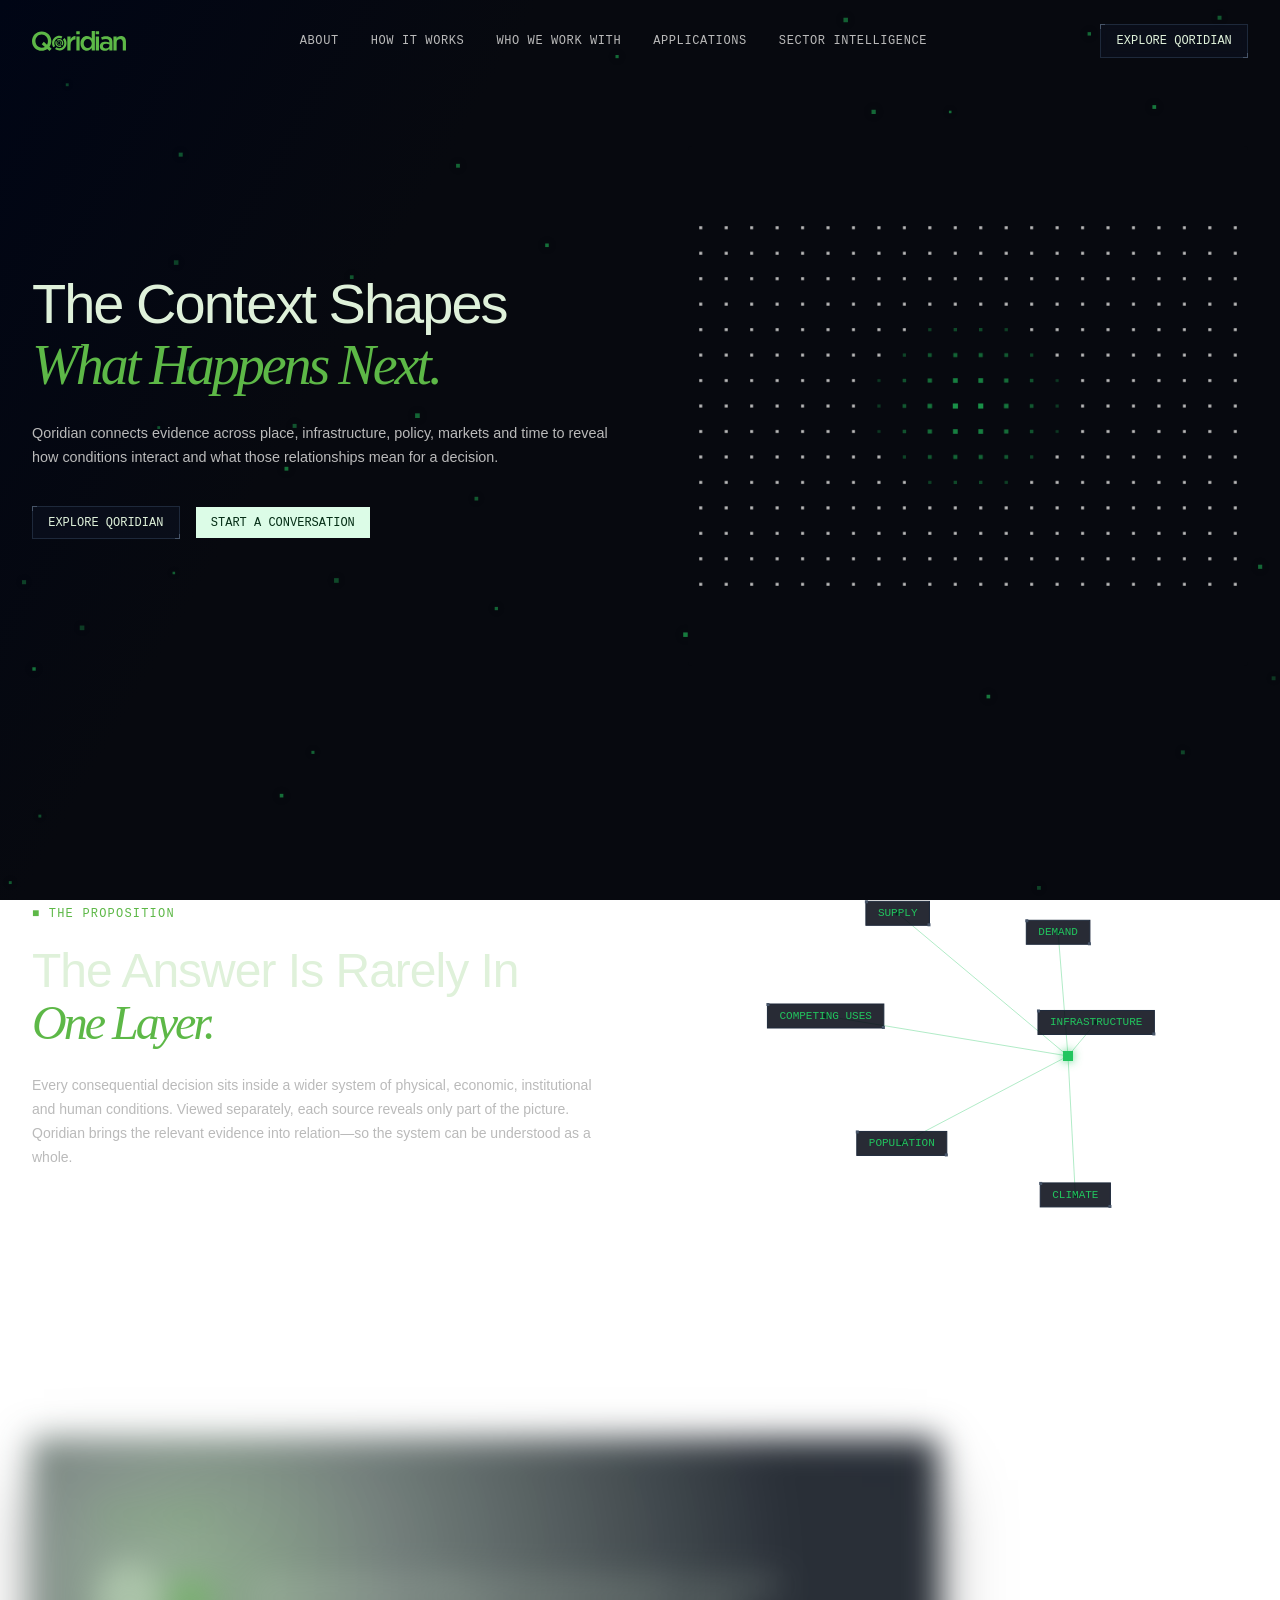
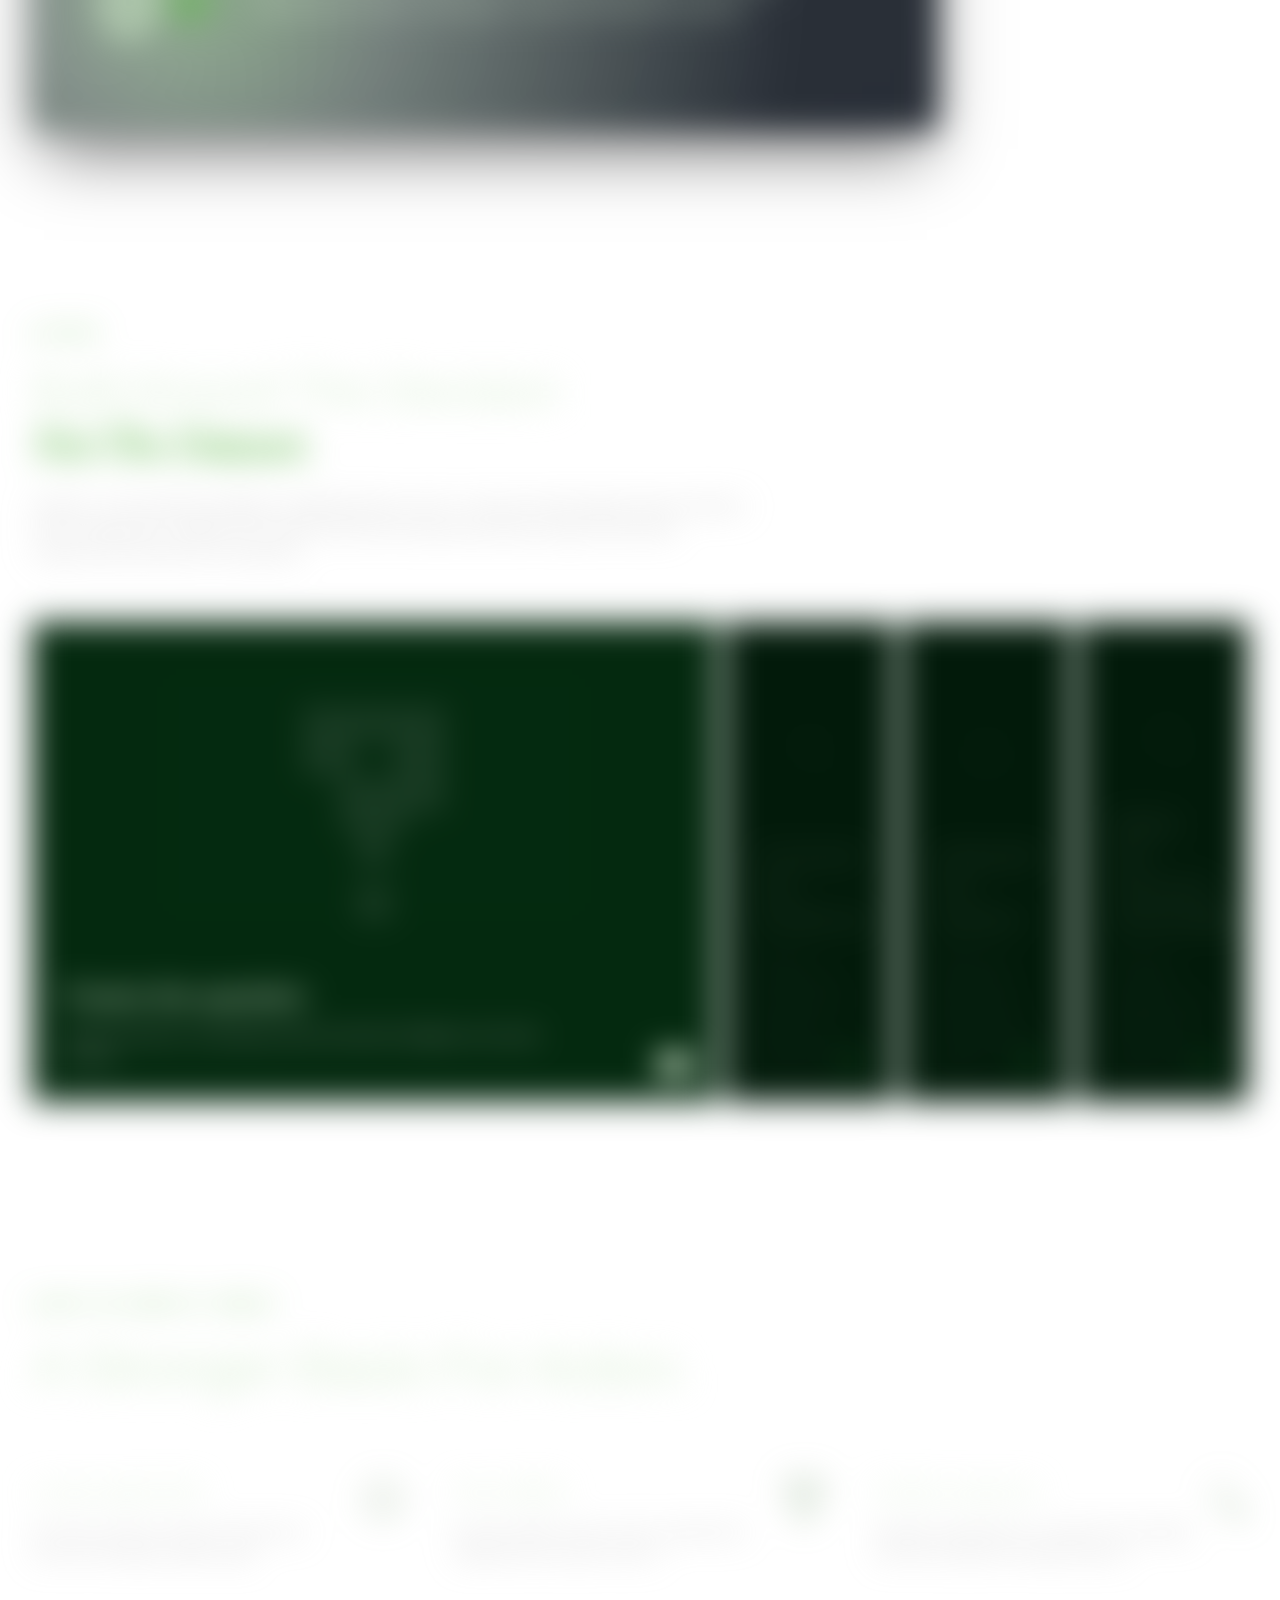
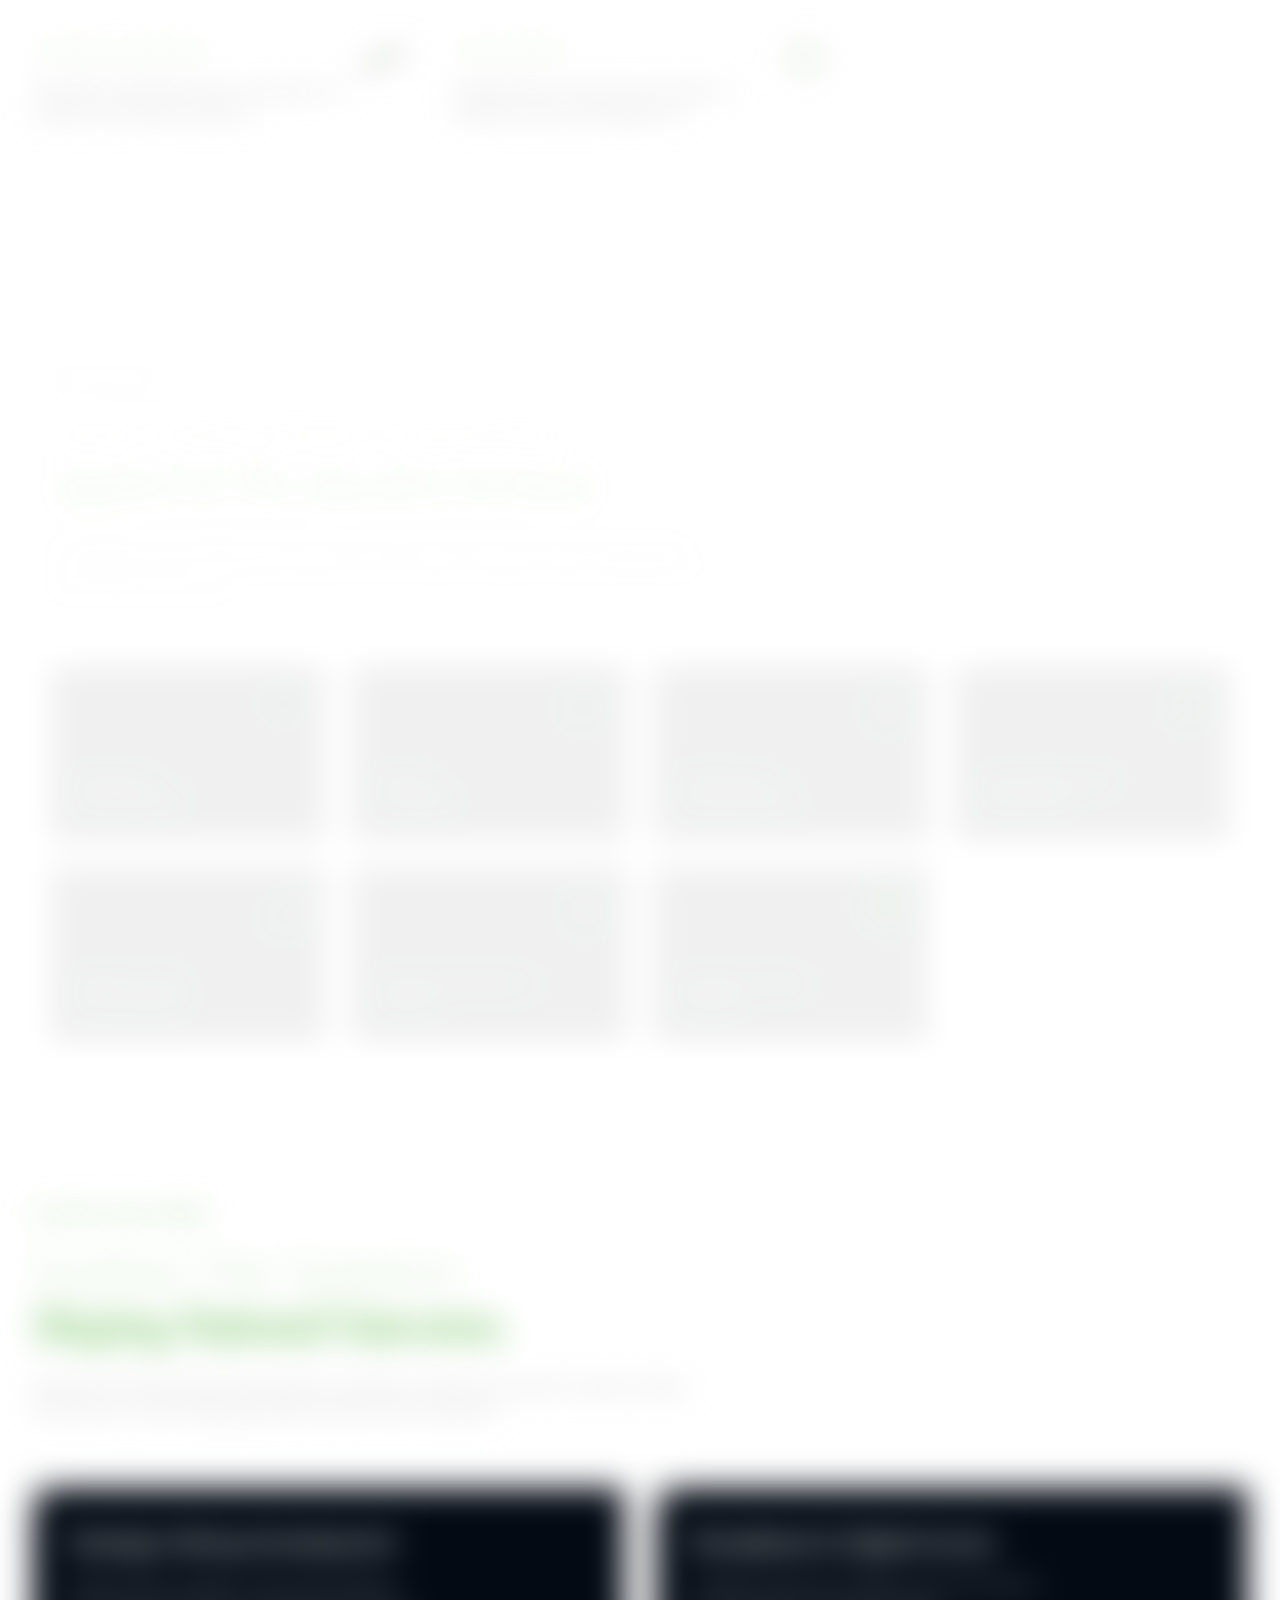
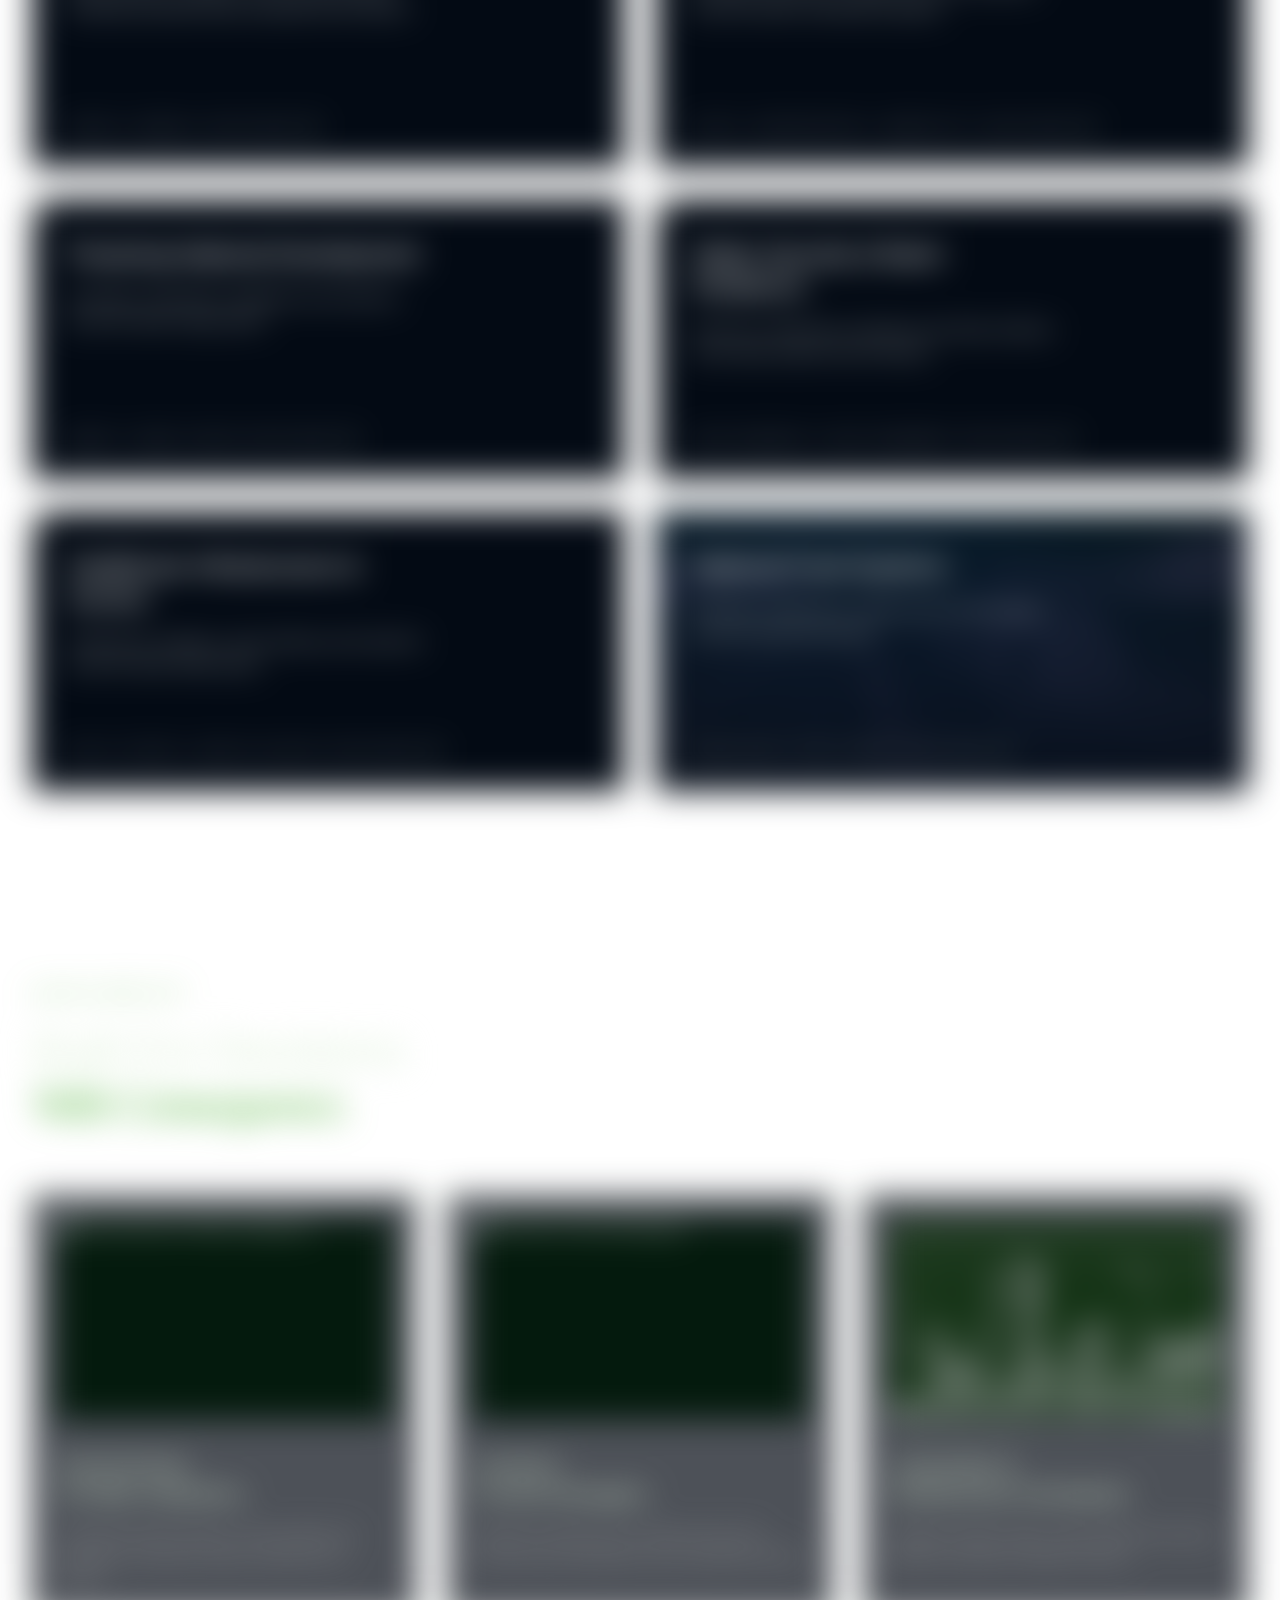
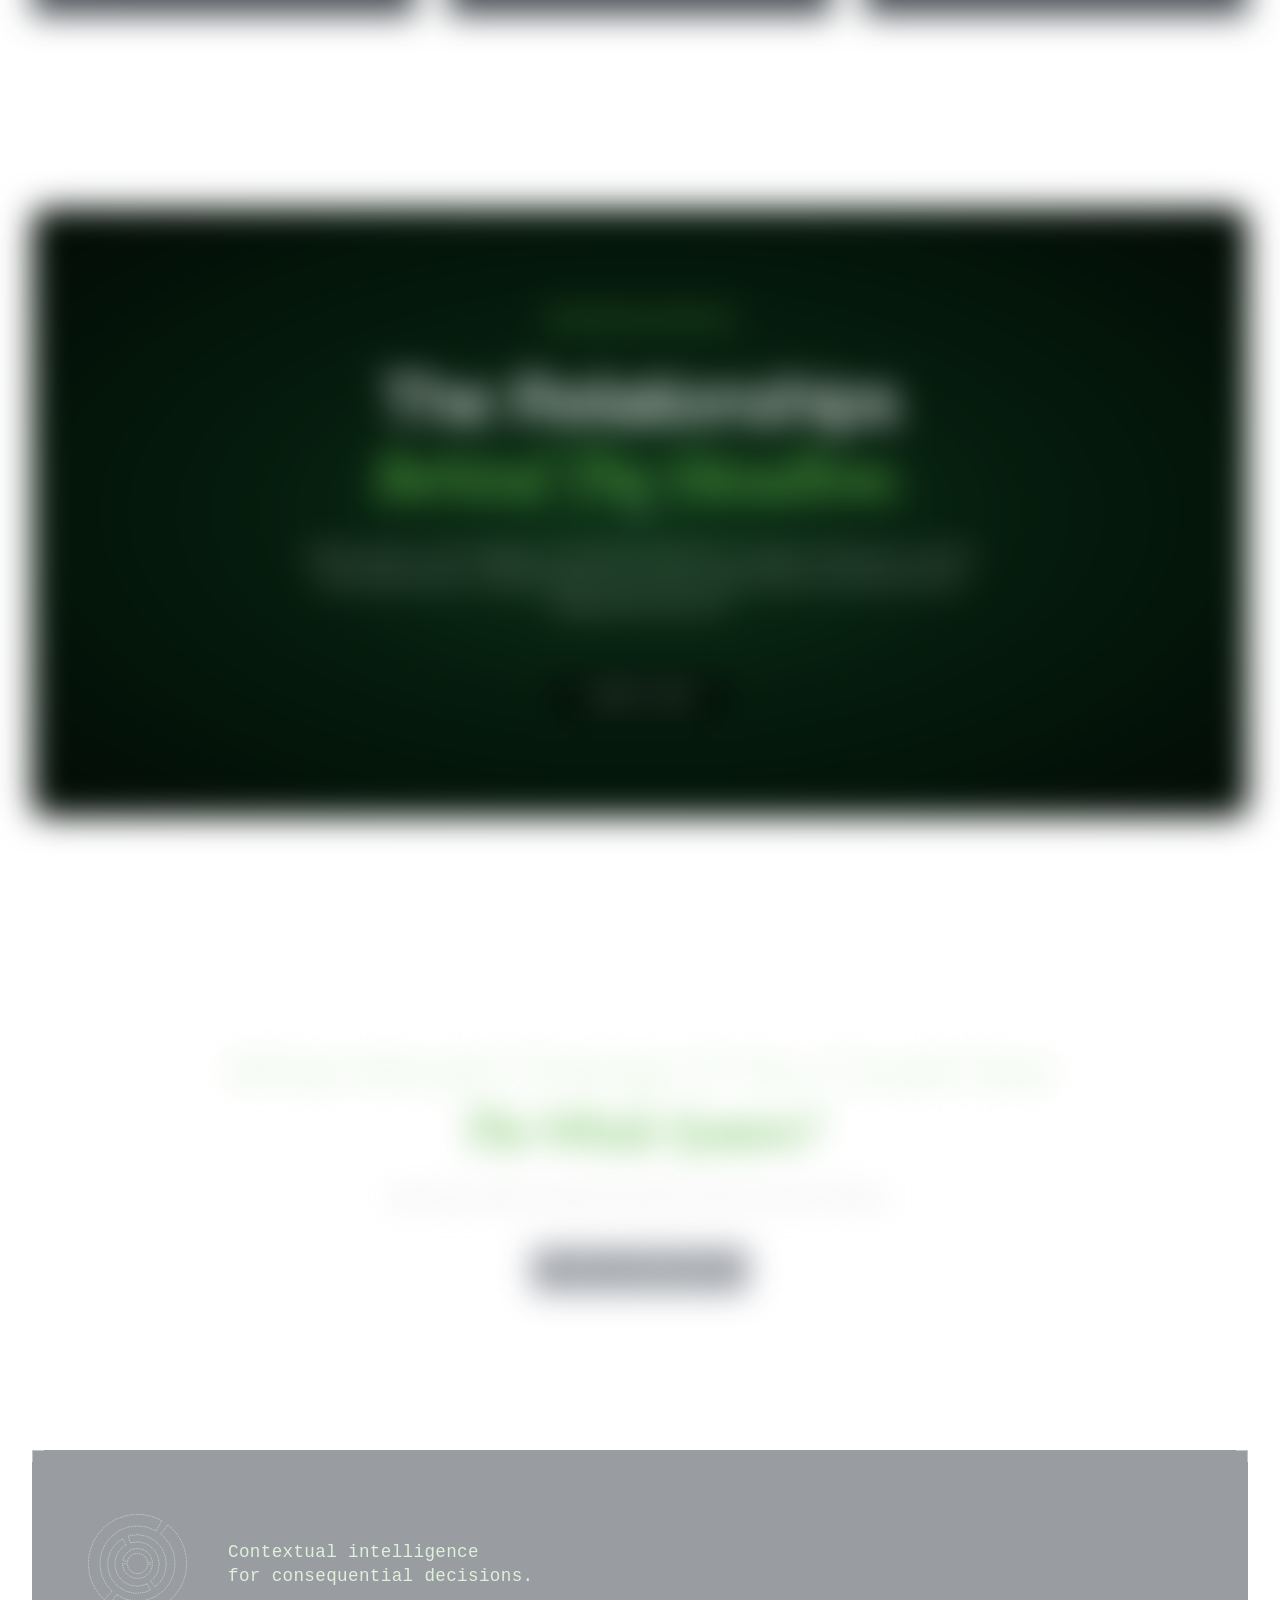
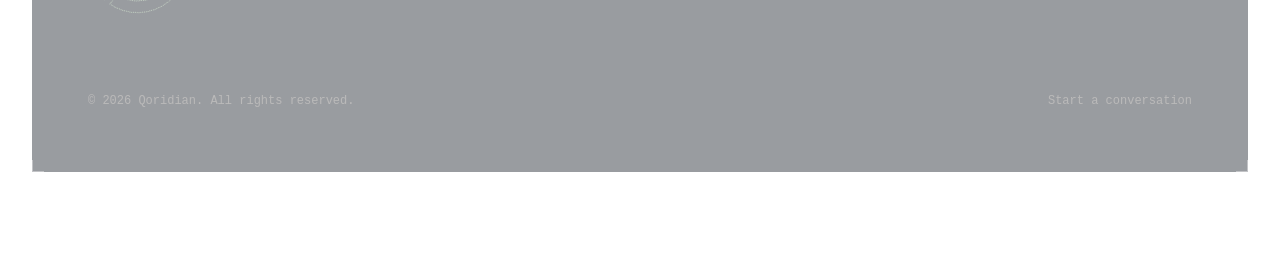
==== commit 49353a09: "Update index.html" ====
--- a/index.html
+++ b/index.html
@@ -46,7 +46,7 @@
       </p>
       <div class="cta-buttons">
         <a href="#explore" class="btn btn-framed">EXPLORE QORIDIAN</a>
-        <a href="#contact" class="btn btn-solid">START A CONVERSATION</a>
+        <a href="mailto:team@qoridian.africa?cc=damiete@qoridian.africa" class="btn btn-solid">START A CONVERSATION</a>
       </div>
     </div>
 
@@ -645,7 +645,7 @@
     <p class="cta-subtext">
       Bring us the question. Qoridian will bring the relevant context into relation.
     </p>
-    <a href="mailto:contact@qoridian.com" class="btn btn-framed cta-btn">START A CONVERSATION</a>
+    <a href="mailto:team@qoridian.africa?cc=damiete@qoridian.africa" class="btn btn-framed cta-btn">START A CONVERSATION</a>
   </div>
 </section>
 
@@ -675,9 +675,7 @@
       <p class="copyright">© 2026 Qoridian. All rights reserved.</p>
       
       <div class="footer-socials">
-        <a href="mailto:team@qoridian.africa?cc=damiete@qoridian.africa">
-  Start a conversation
-</a>
+        <a href="mailto:team@qoridian.africa?cc=damiete@qoridian.africa">Start a conversation</a>
       </div>
     </div>
   </div>
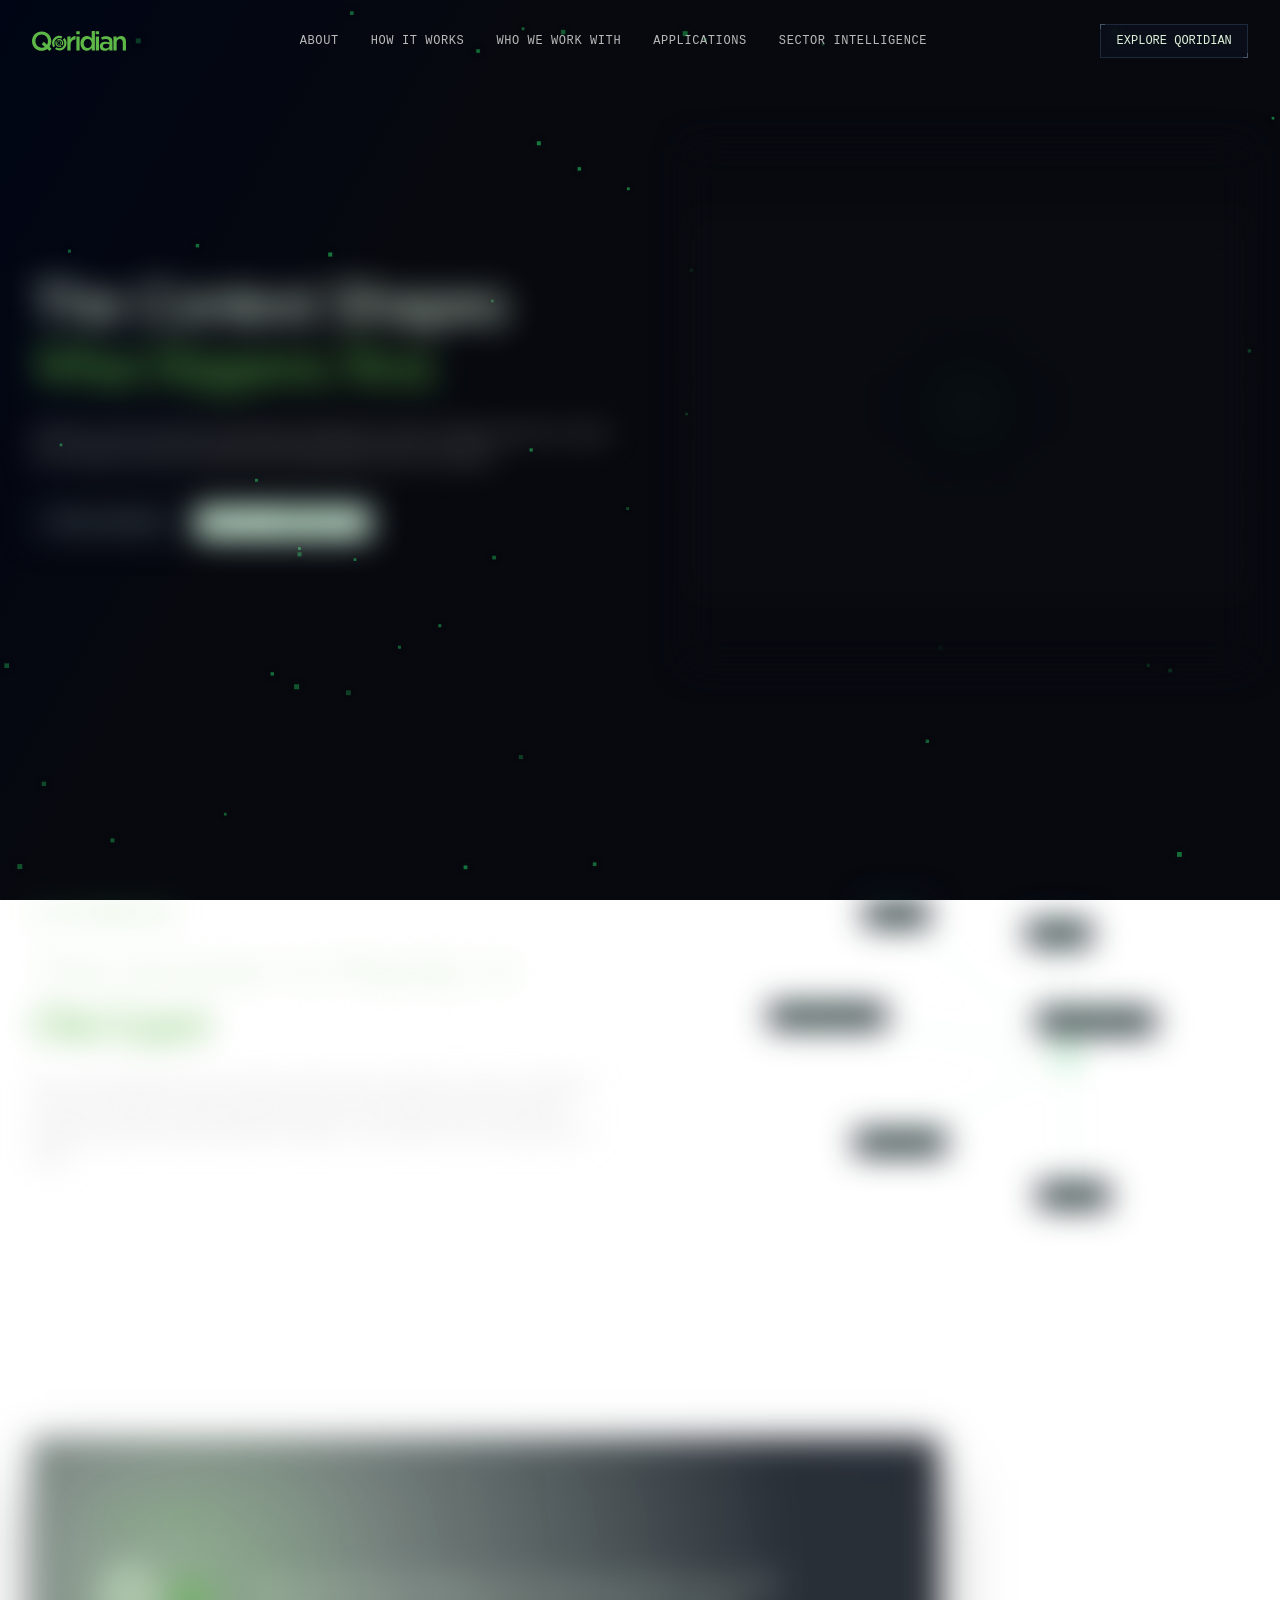
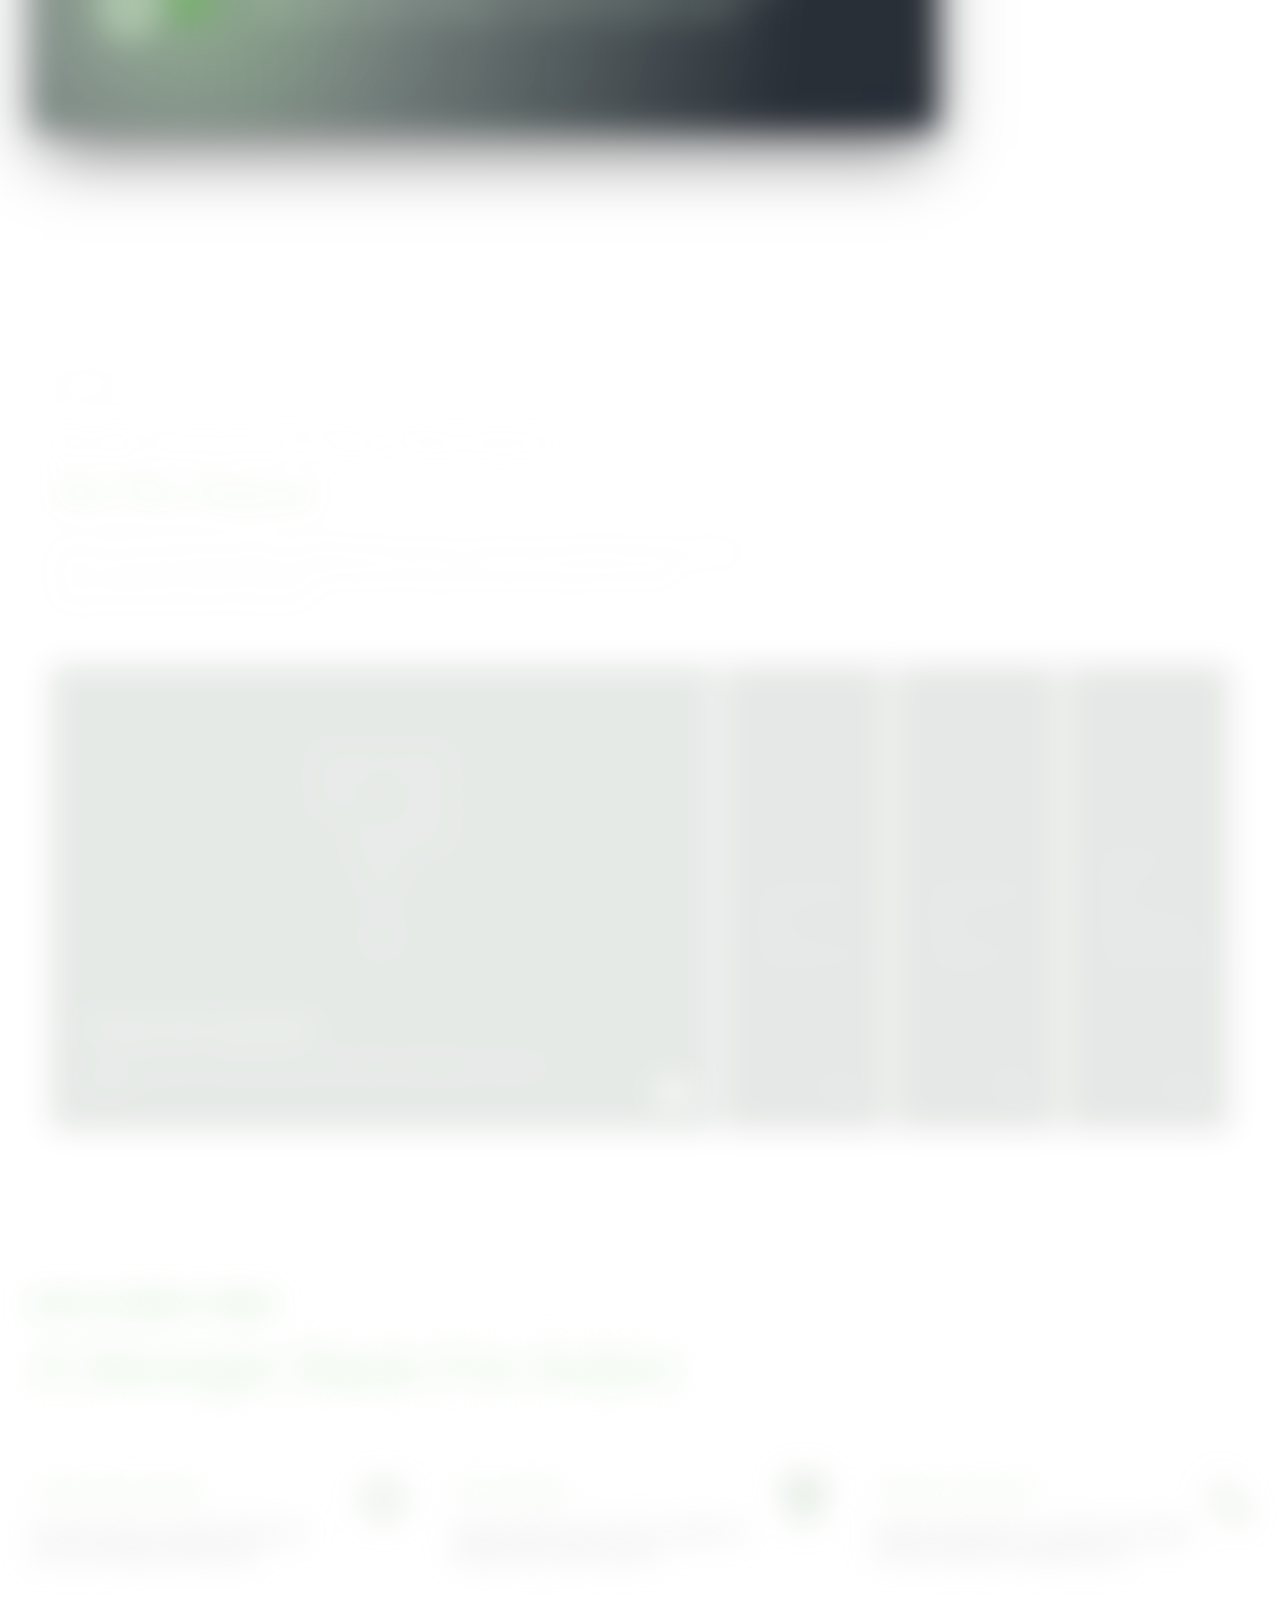
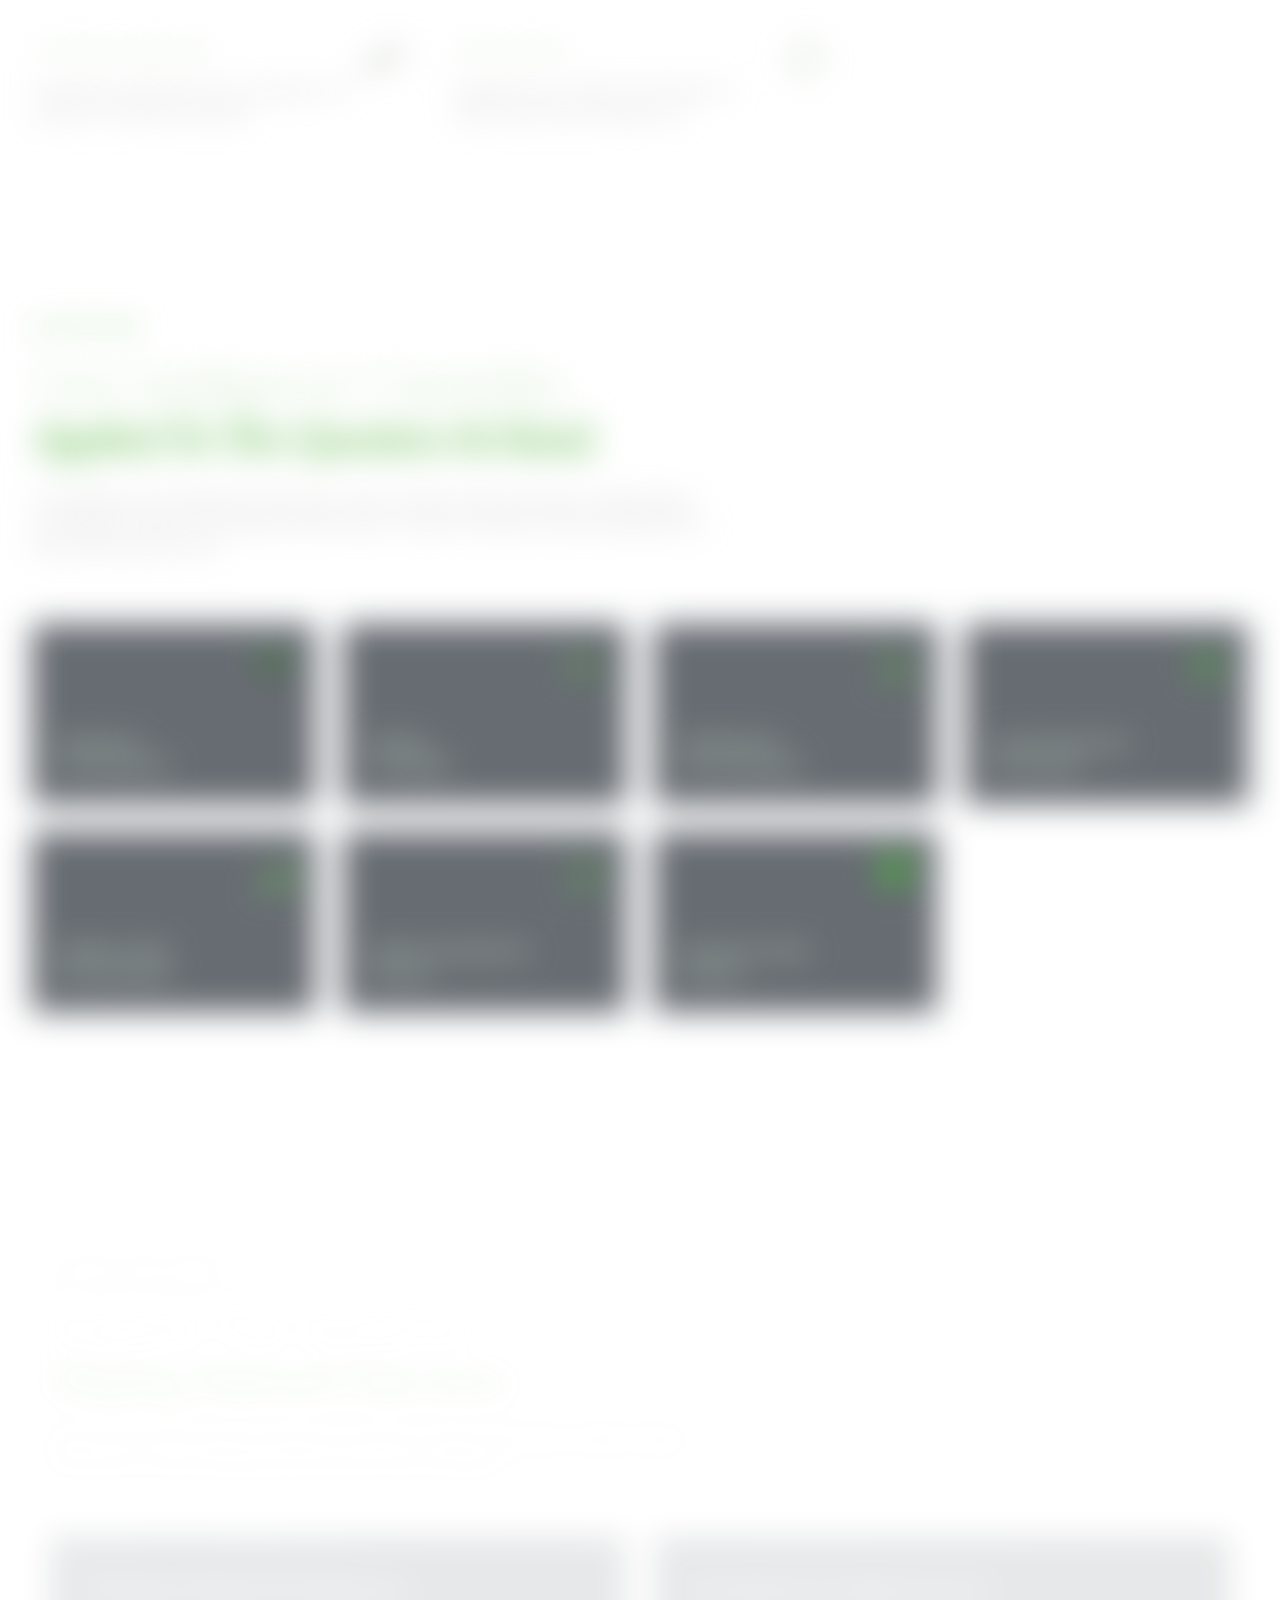
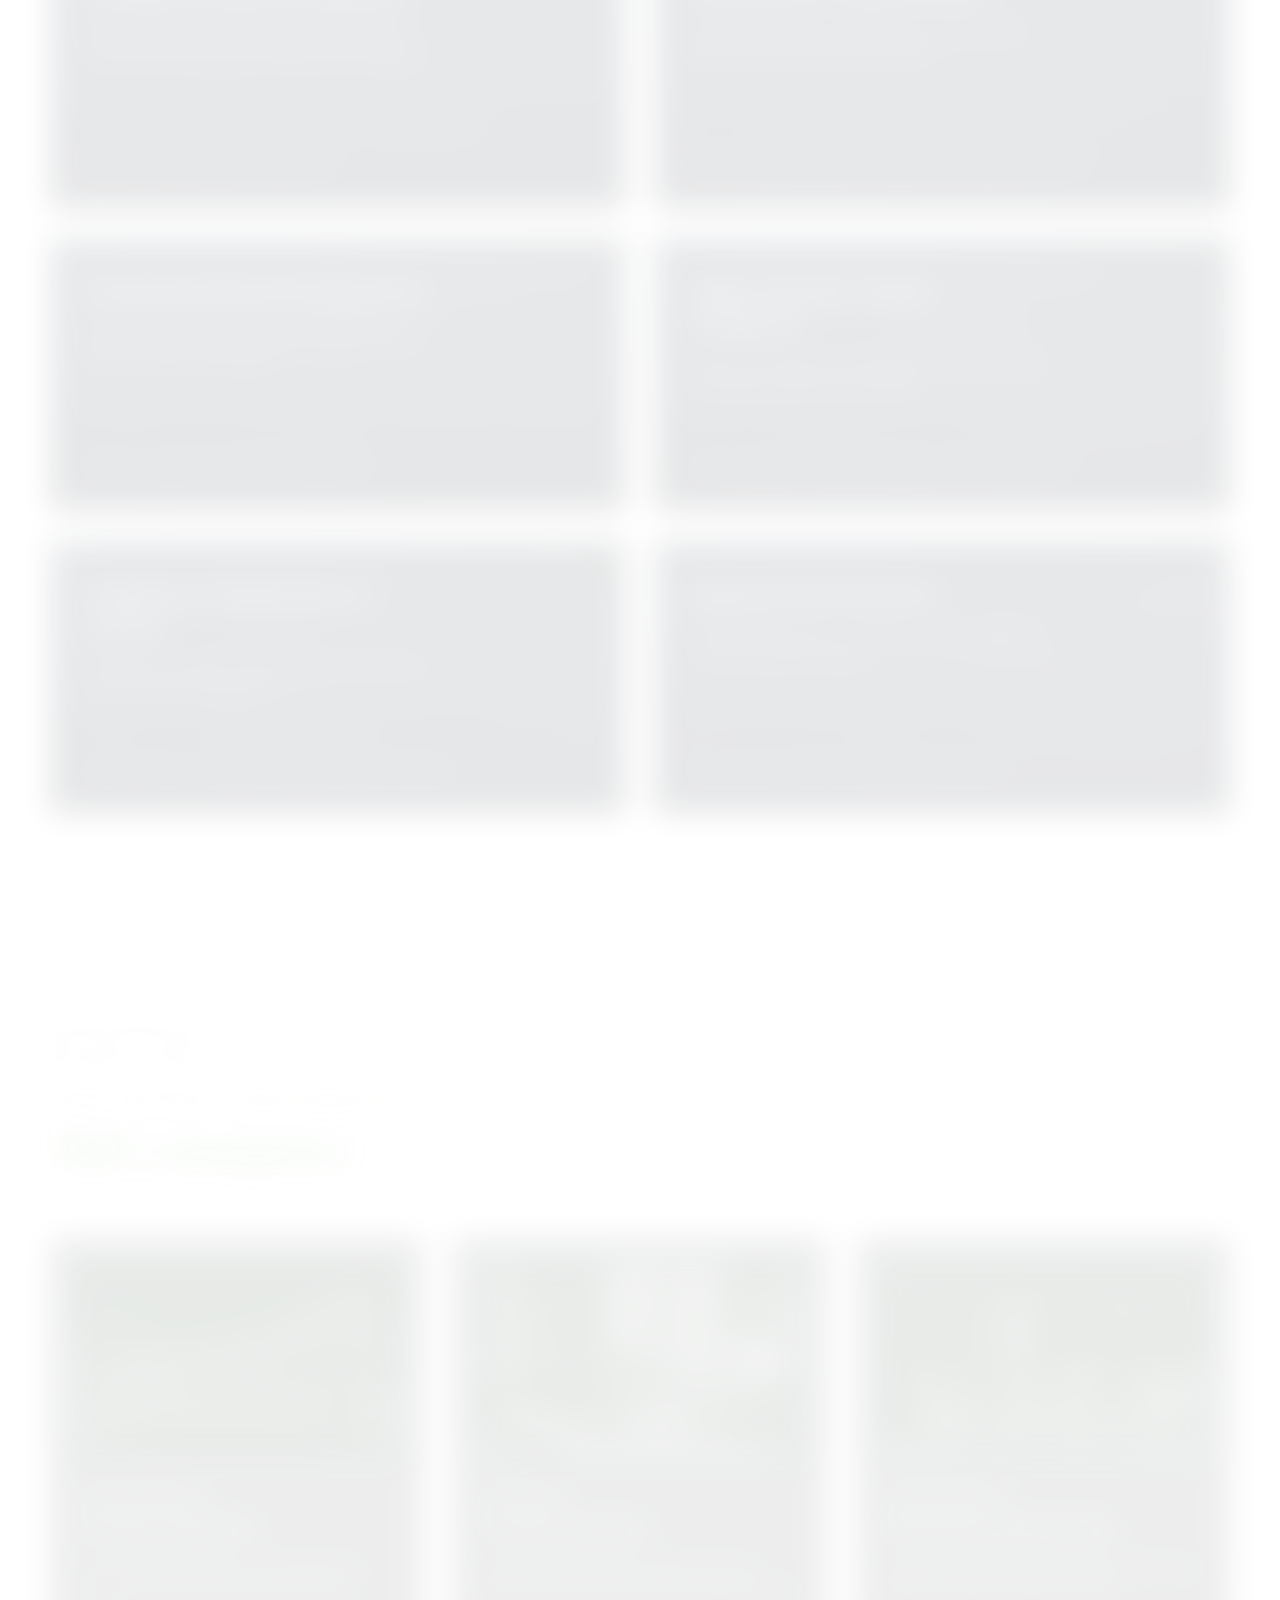
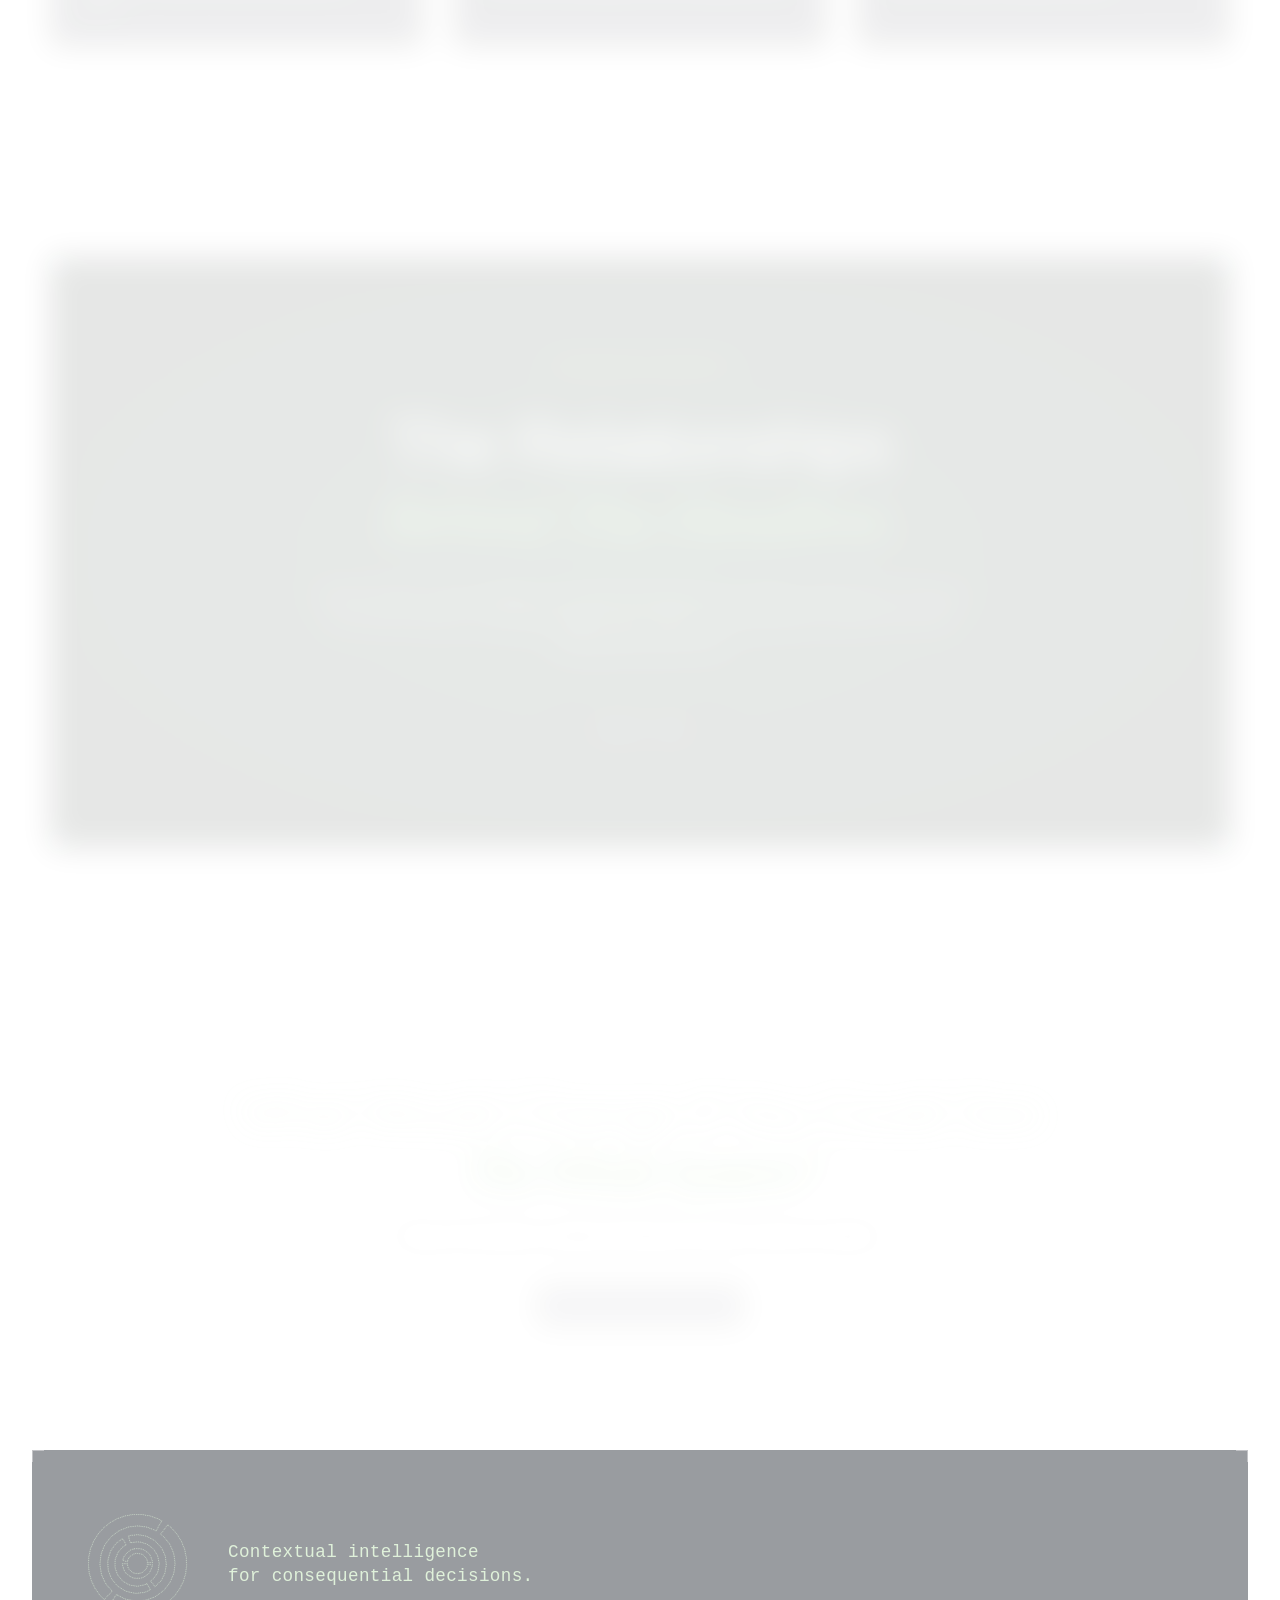
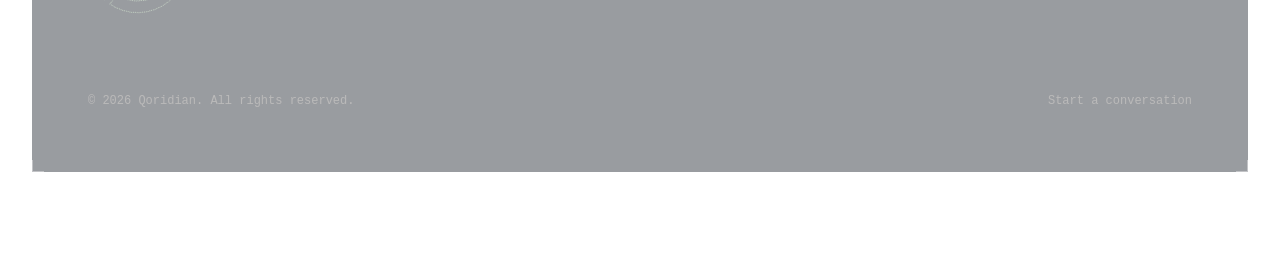
==== commit 620241db: "Update index.html" ====
--- a/index.html
+++ b/index.html
@@ -391,7 +391,7 @@
 
       <div class="sector-footer">
         <span class="footer-label">
-        <a href="./Strategic Mineral Development.html" class="footer-link" target="_blank" rel="noopener noreferrer">
+        <a href="./Strategic Mineral Development.html" class="footer-link">
           MINING & MINERALS SECTOR BRIEF
           <img src="arrow.svg" alt="" class="footer-arrow-img">
         </a>
@@ -416,7 +416,7 @@
 
       <div class="sector-footer">
         <span class="footer-label">
-        <a href="./Broadband and Digital Access.html" class="footer-link" target="_blank" rel="noopener noreferrer">
+        <a href="./Broadband and Digital Access.html" class="footer-link">
           DIGITAL INFRASTRUCTURE & CONNECTIVITY SECTOR BRIEF
           <img src="arrow.svg" alt="" class="footer-arrow-img">
         </a>
@@ -442,7 +442,7 @@
 
       <div class="sector-footer">
       <span class="footer-label">
-  <a href="https://drive.google.com/file/d/1wZ5rrbdzjmsb-OhvQIIvEekhneQ6CH1t/preview" class="footer-link" target="_blank" rel="noopener noreferrer">
+  <a href="./Powering National Development.html" class="footer-link">
     ENERGY & POWER SYSTEMS SECTOR BRIEF
     <img src="arrow.svg" alt="" class="footer-arrow-img">
   </a>
@@ -467,7 +467,7 @@
 
      <div class="sector-footer">
   <span class="footer-label">
-    <a href="https://drive.google.com/file/d/10olX-sbVnmD9e4hCKLFLHco9QzNseb9W/preview" class="footer-link" target="_blank" rel="noopener noreferrer">
+    <a href="./Water Security & Basin Resilience.html" class="footer-link">
       WATER RESOURCES & BASIN MANAGEMENT SECTOR BRIEF
       <img src="arrow.svg" alt="" class="footer-arrow-img">
     </a>
@@ -492,7 +492,7 @@
 
       <div class="sector-footer">
         <span class="footer-label">
-        <a href="https://drive.google.com/file/d/1ZXN5Brv8Jqsp3DLBUPk54HsZGKh1jMNn/preview" target="_blank" rel="noopener noreferrer">
+        <a href="./Healthcare Infrastructure.html">
           HEALTH SYSTEMS & SERVICE DELIVERY SECTOR BRIEF
           <img src="arrow.svg" alt="" class="footer-arrow-img">
         </a>
@@ -517,7 +517,7 @@
 
       <div class="sector-footer">
        <span class="footer-label">
-  <a href="https://drive.google.com/file/d/1K6-BuTxqBinHCNjPNF_2aynVmz9LMKJi/preview" target="_blank" rel="noopener noreferrer">
+  <a href="./Food Systems Development.html">
     AGRICULTURE & FOOD SYSTEMS SECTOR BRIEF
     <img src="arrow.svg" alt="" class="footer-arrow-img">
   </a>
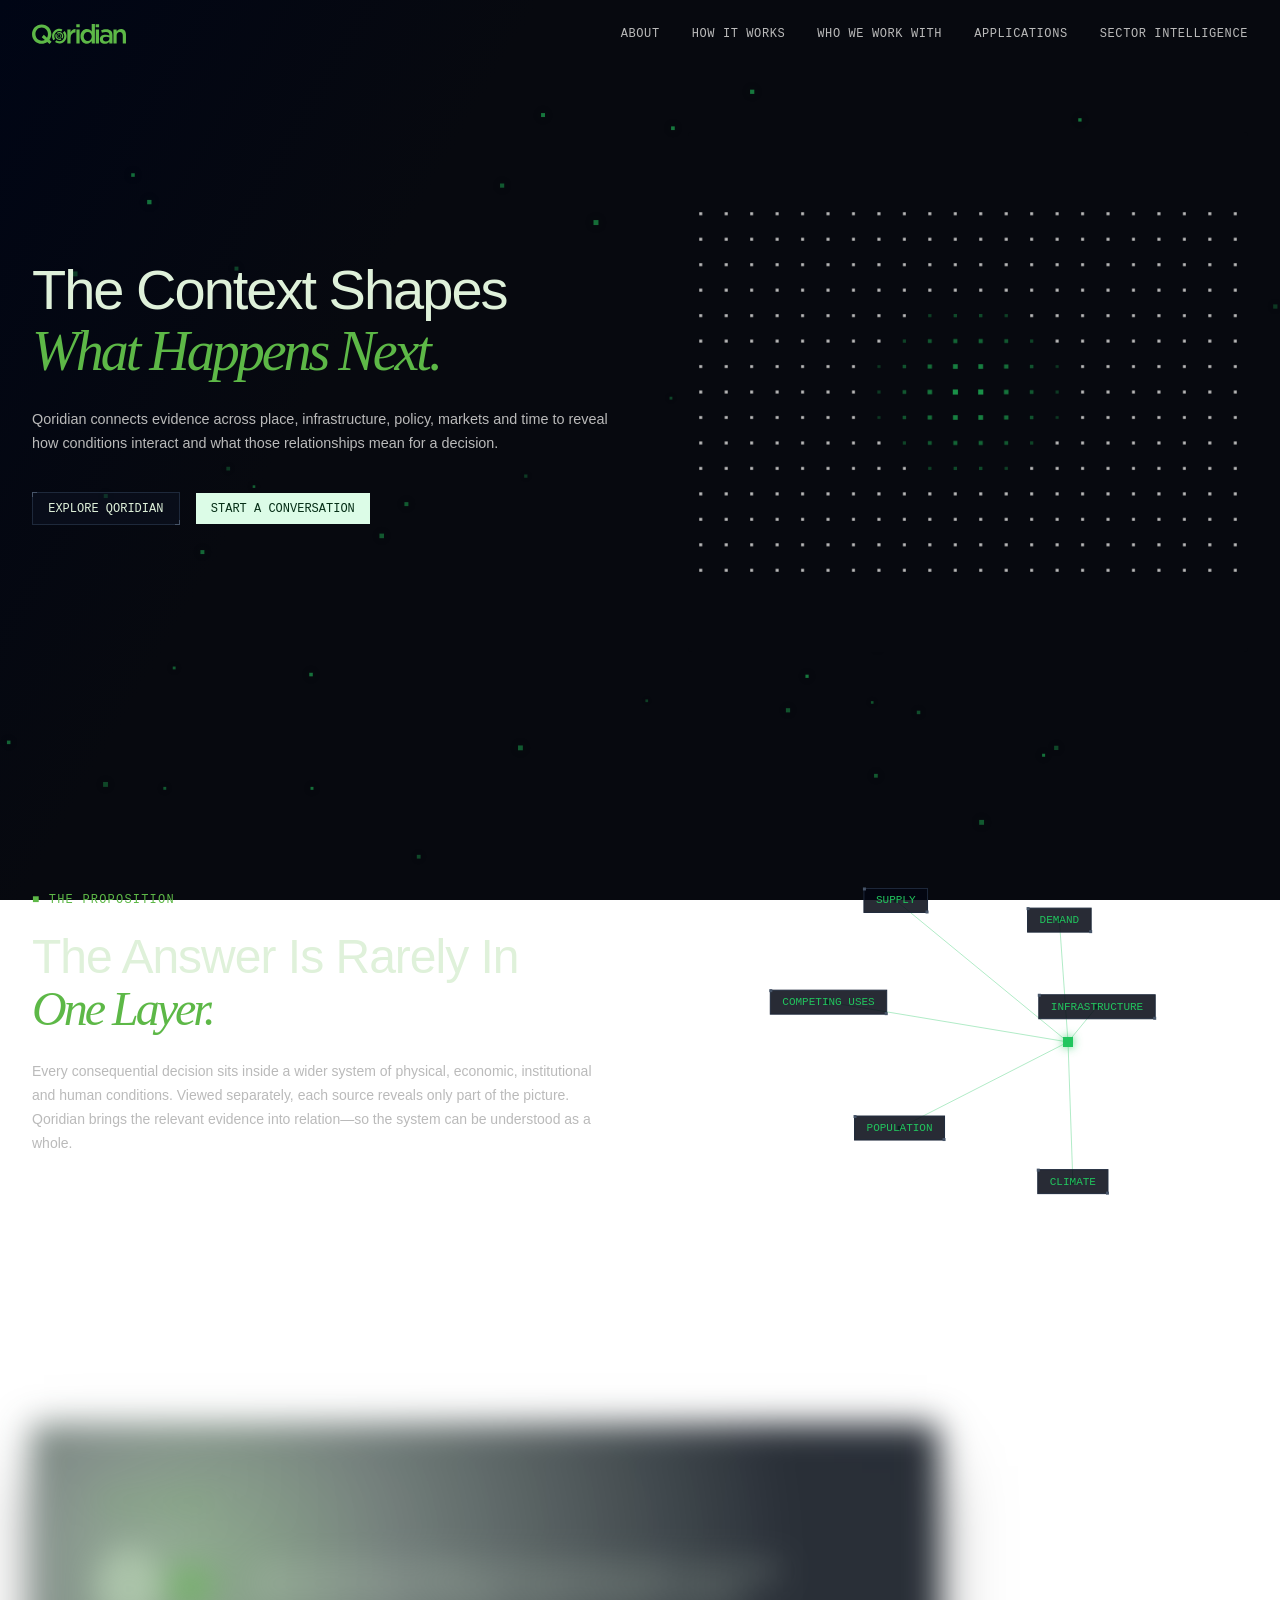
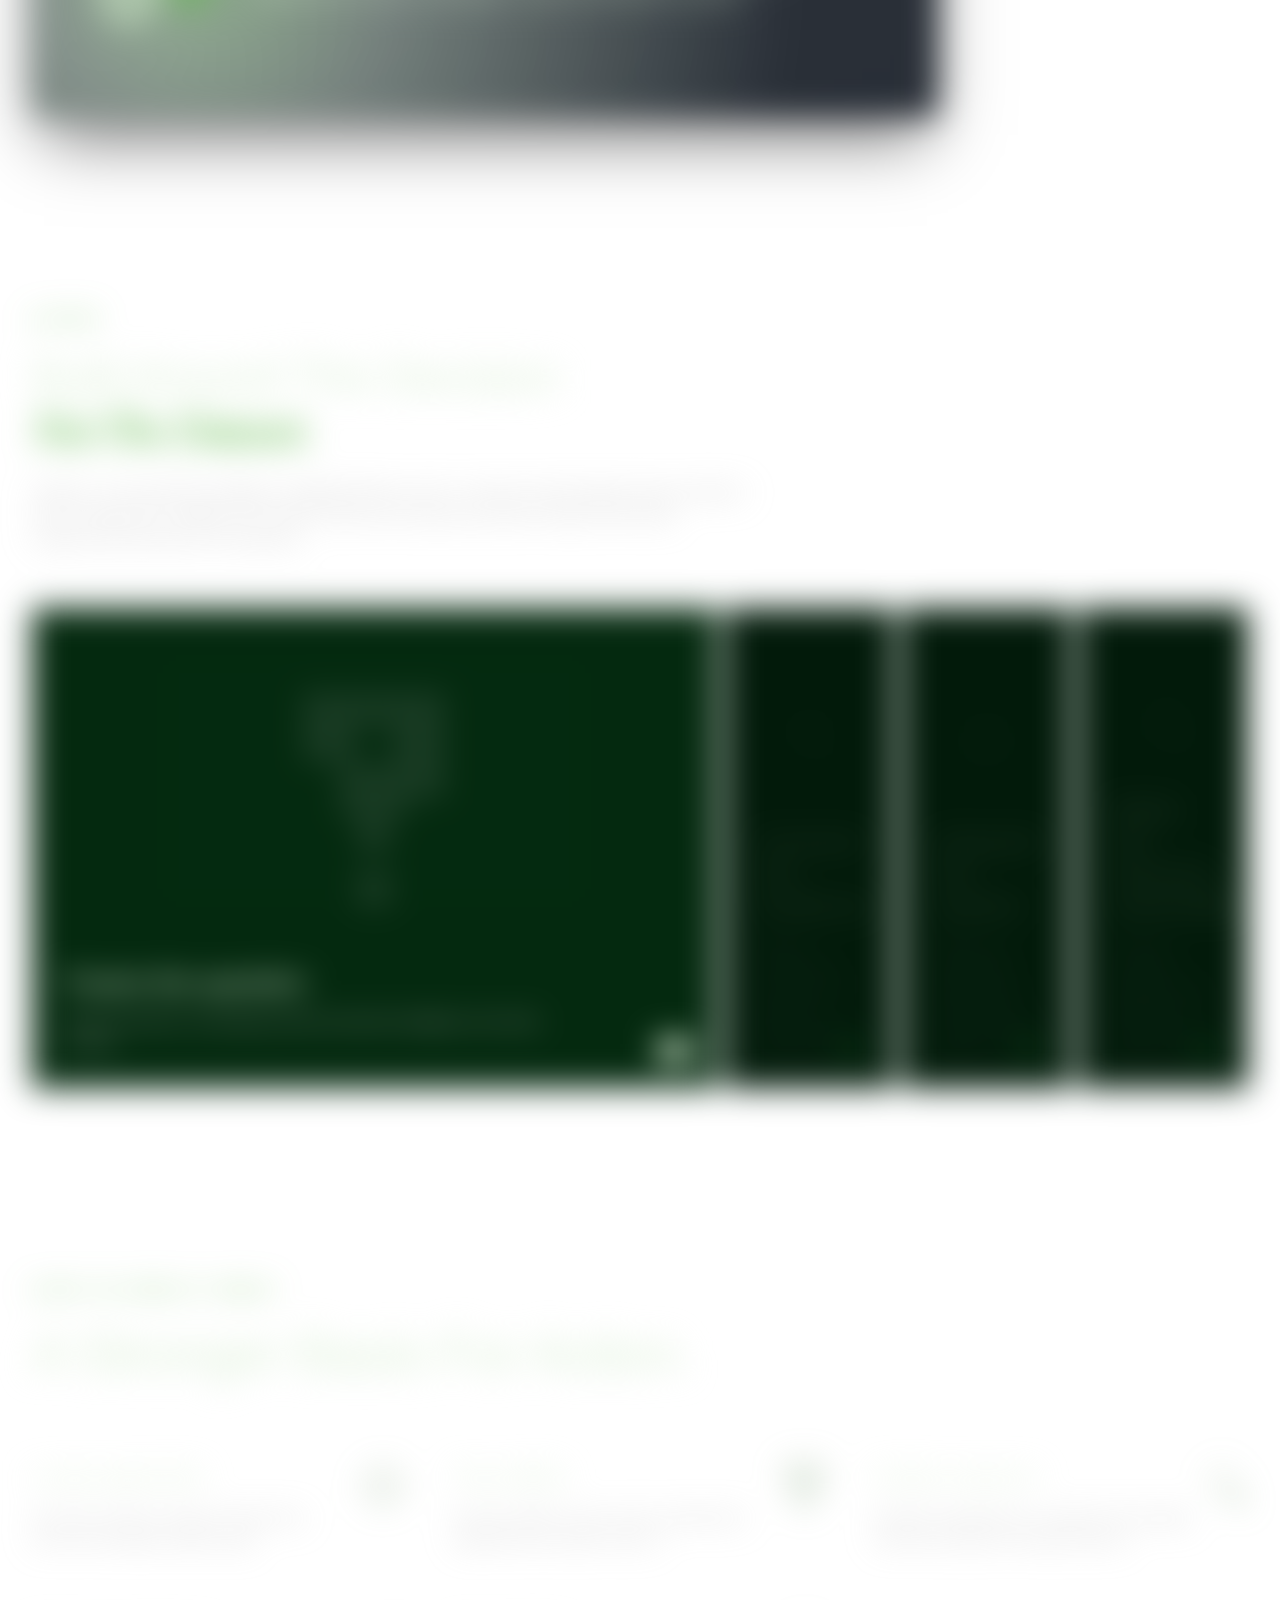
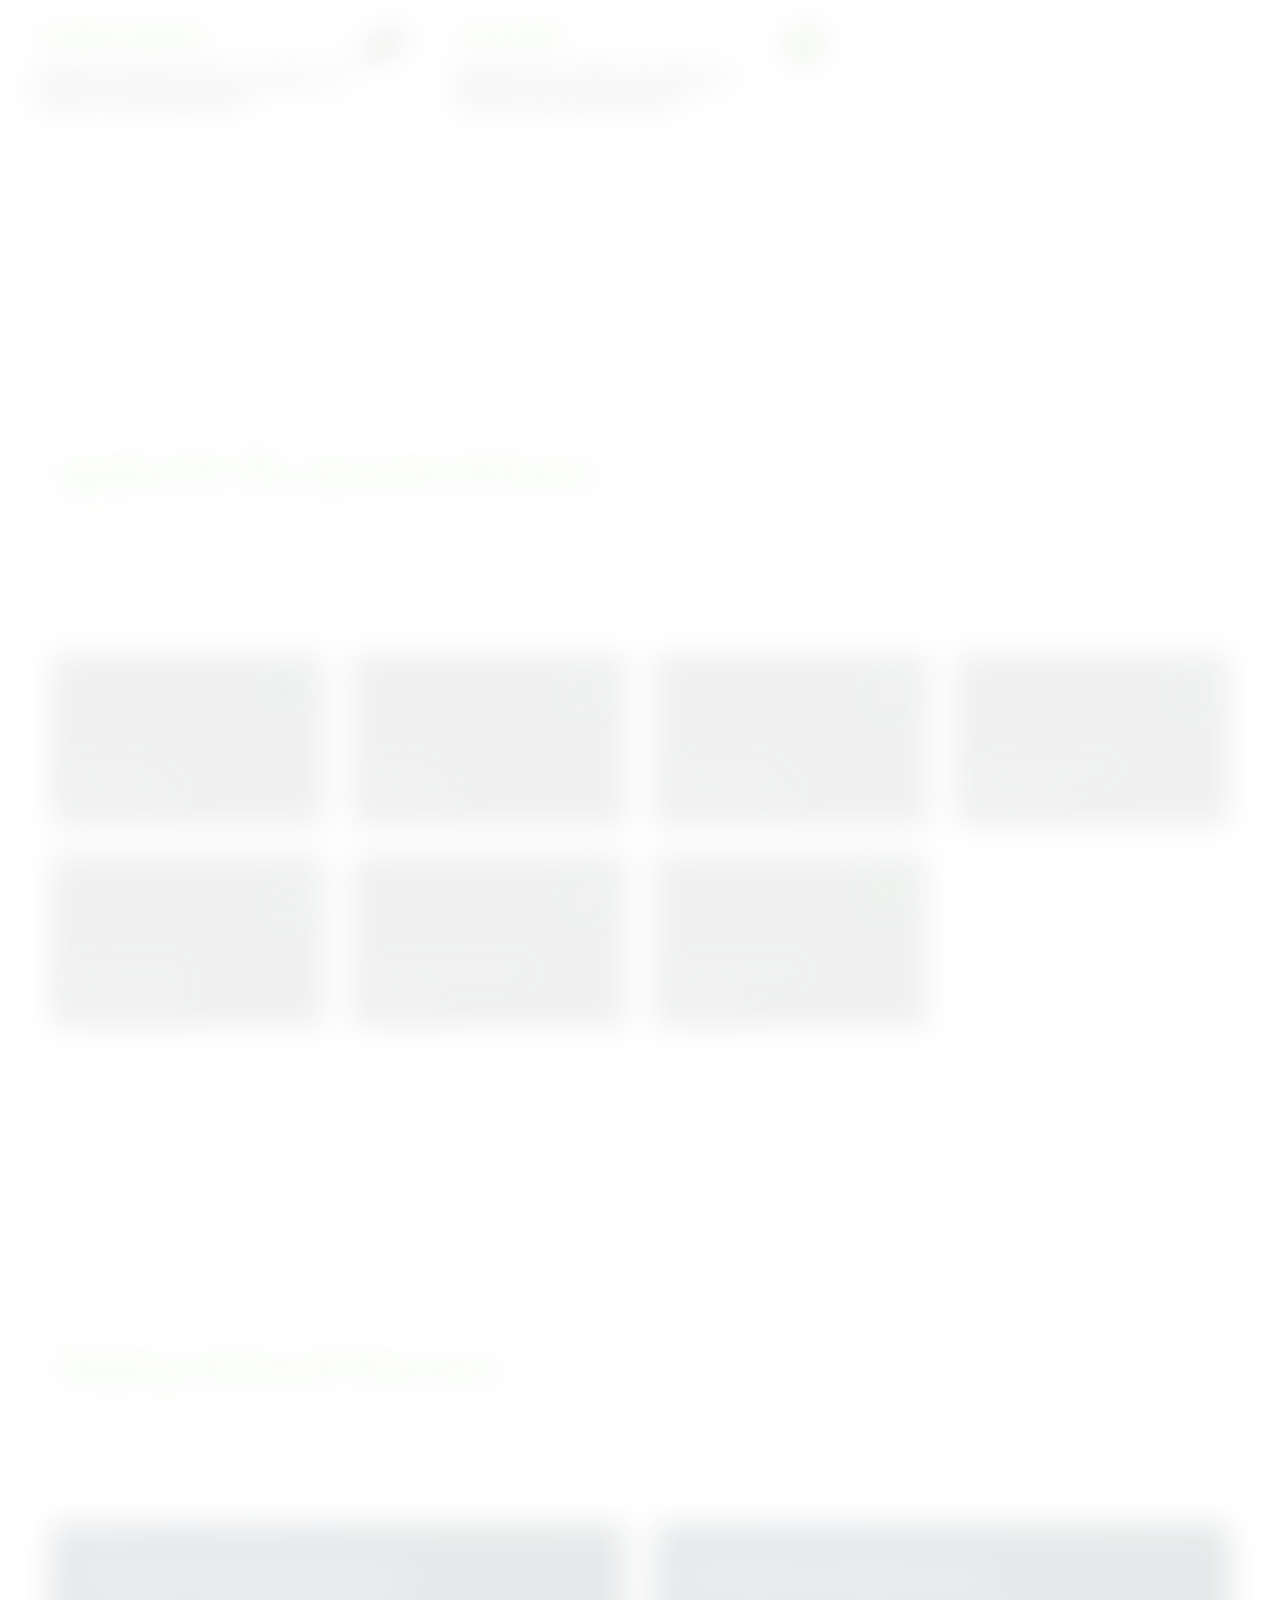
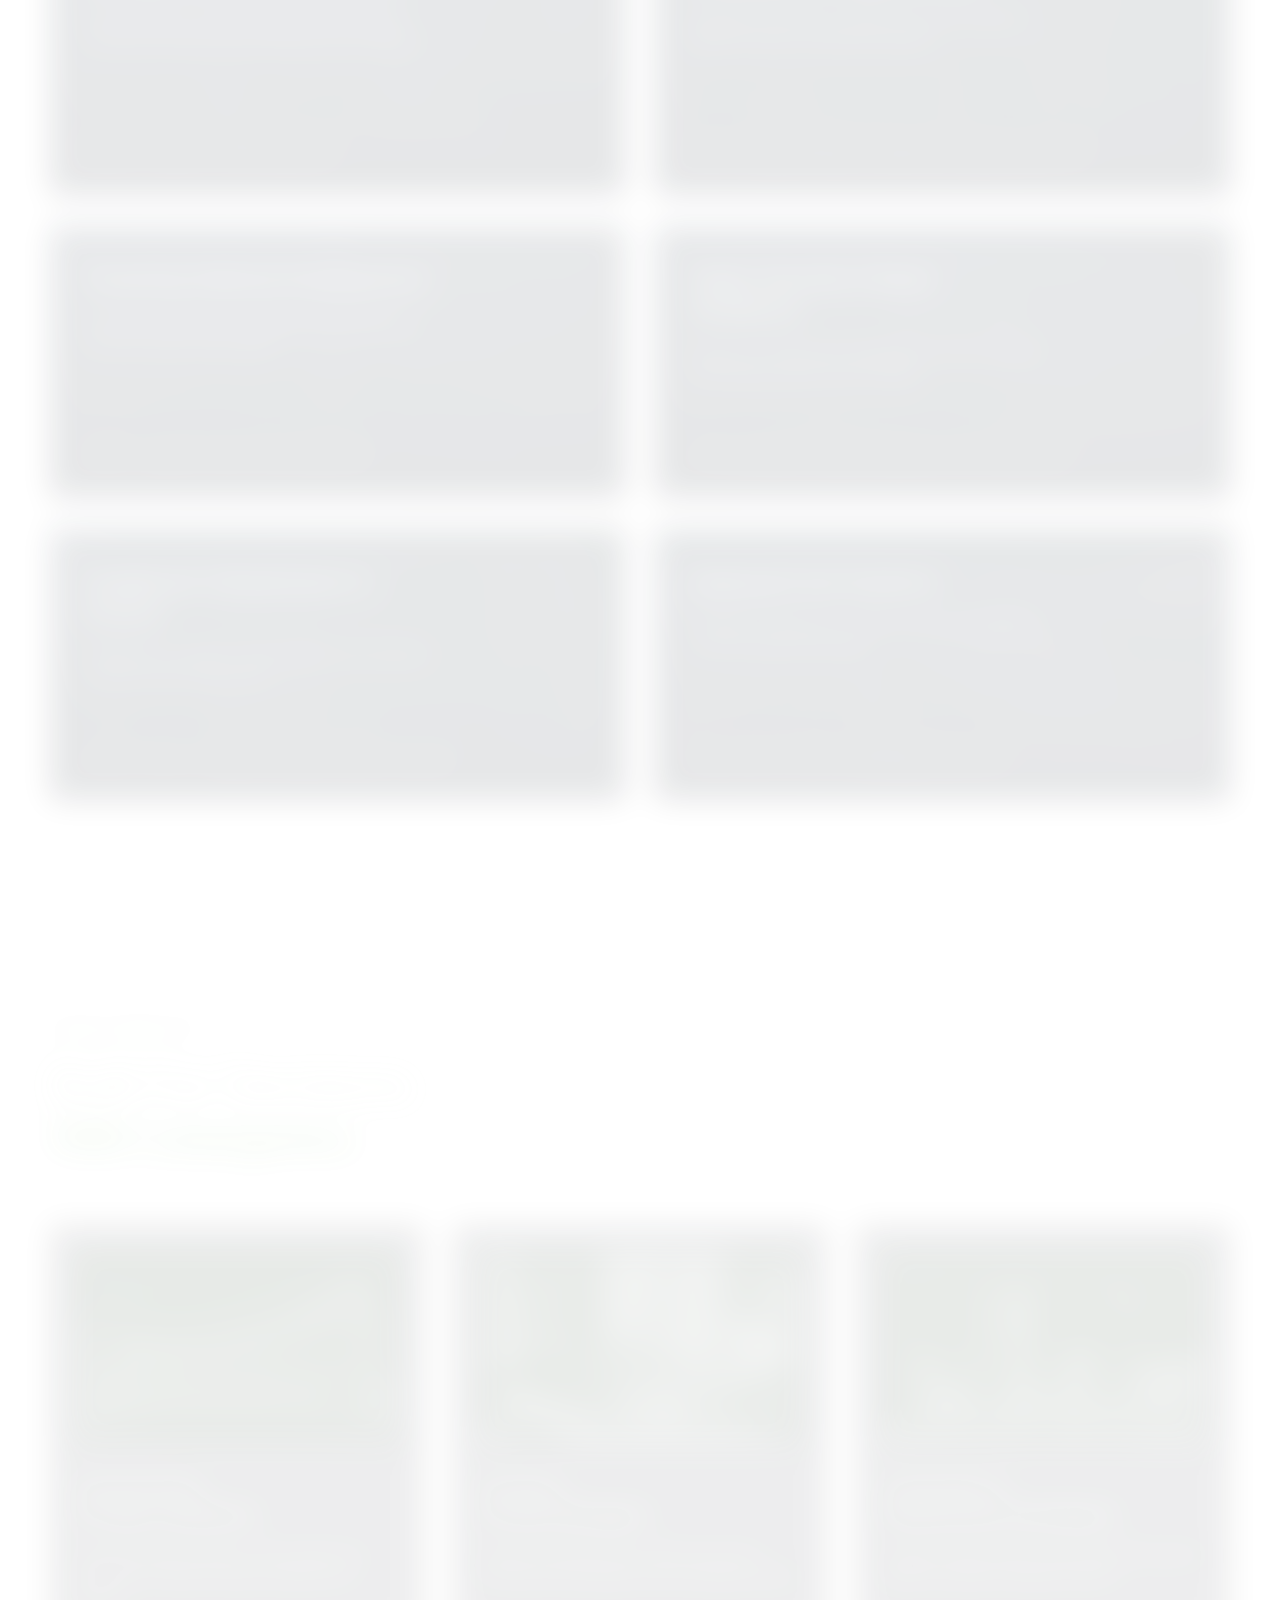
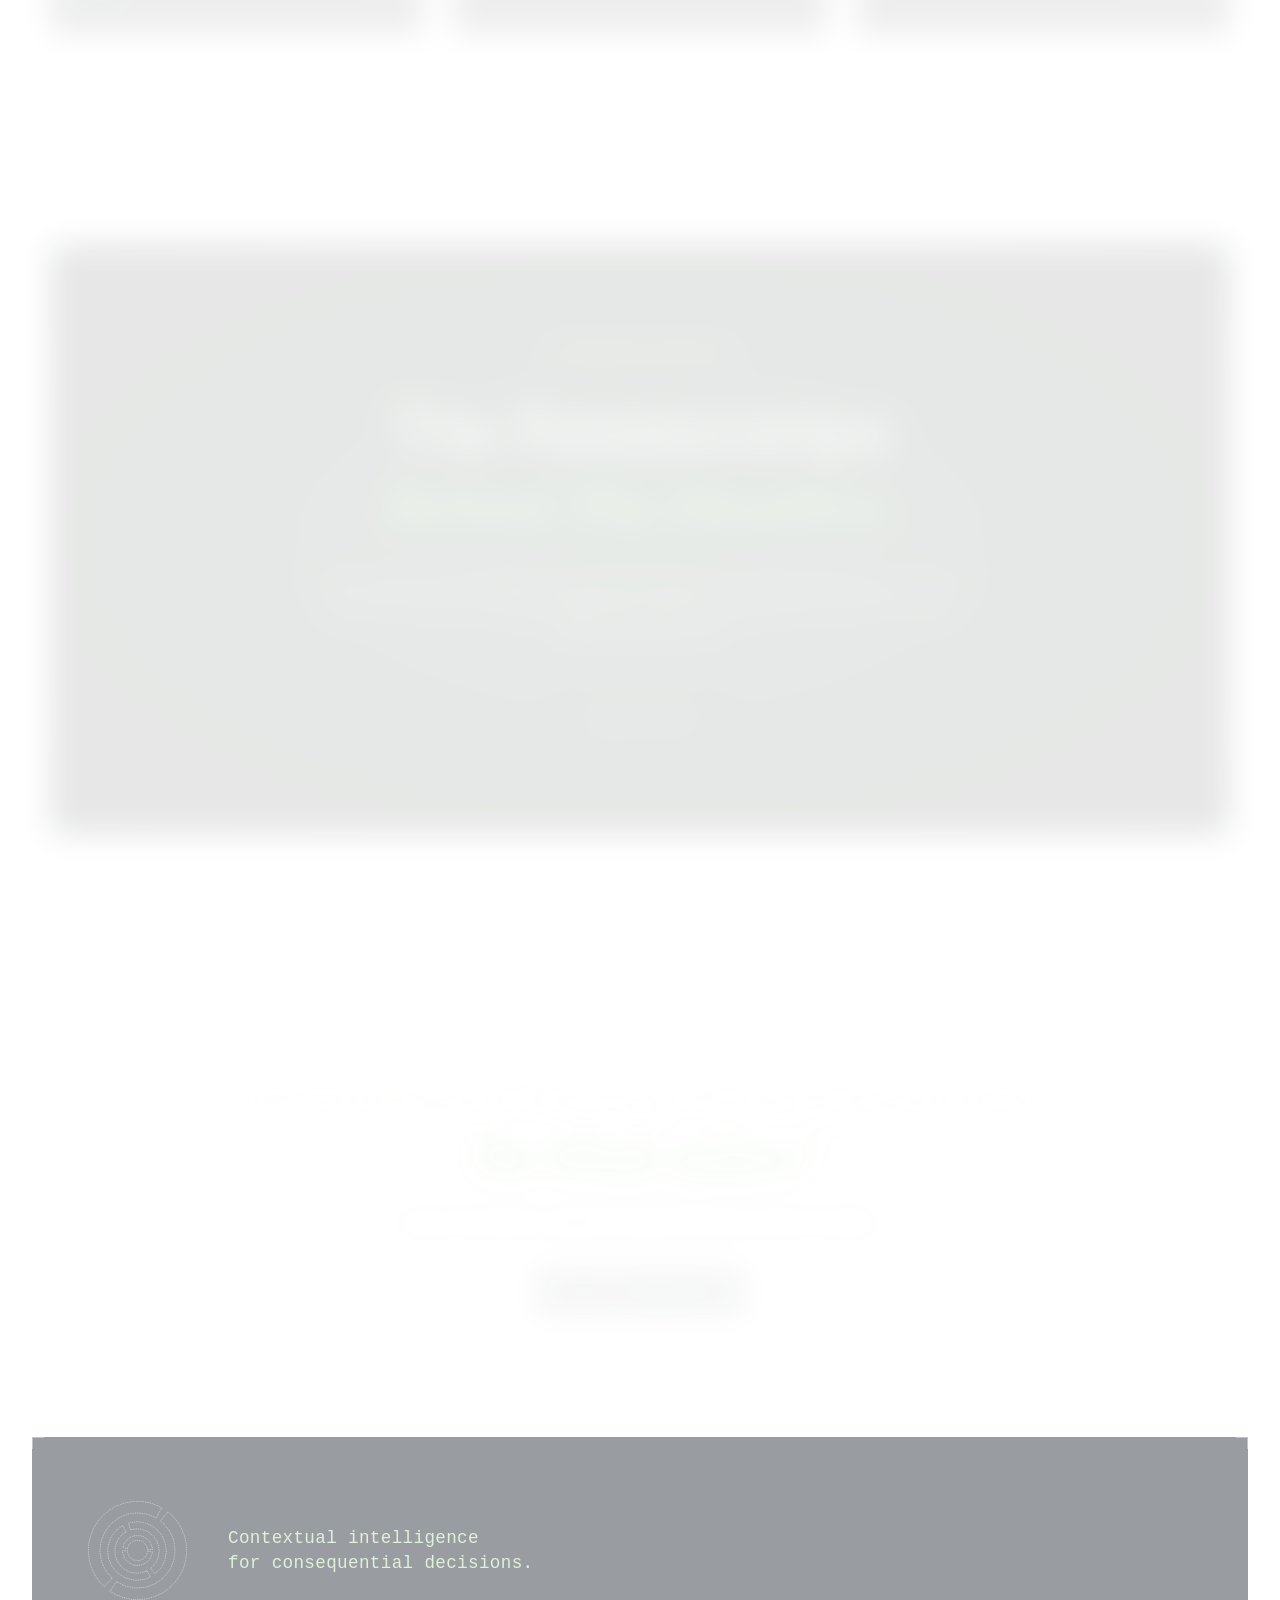
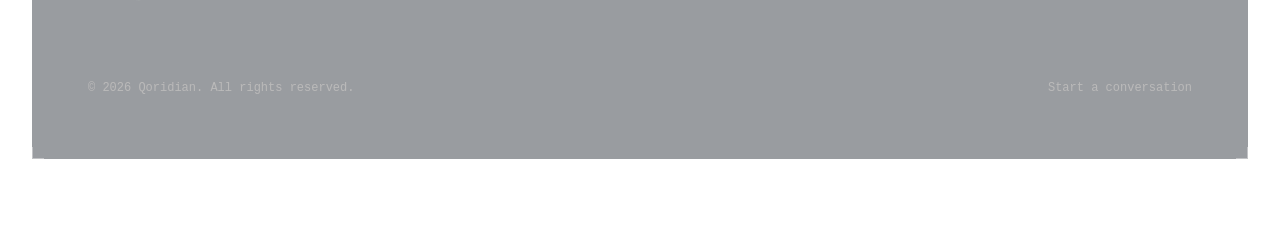
==== commit f3babf6c: "Update index.html" ====
--- a/index.html
+++ b/index.html
@@ -33,8 +33,7 @@
       <a href="#applications">APPLICATIONS</a>
       <a href="#sector-intelligence">SECTOR INTELLIGENCE</a>
     </nav>
-    
-    <a href="#explore" class="btn btn-framed desktop-only-btn">EXPLORE QORIDIAN</a>
+  
   </header>
 
   <!-- Hero Section -->
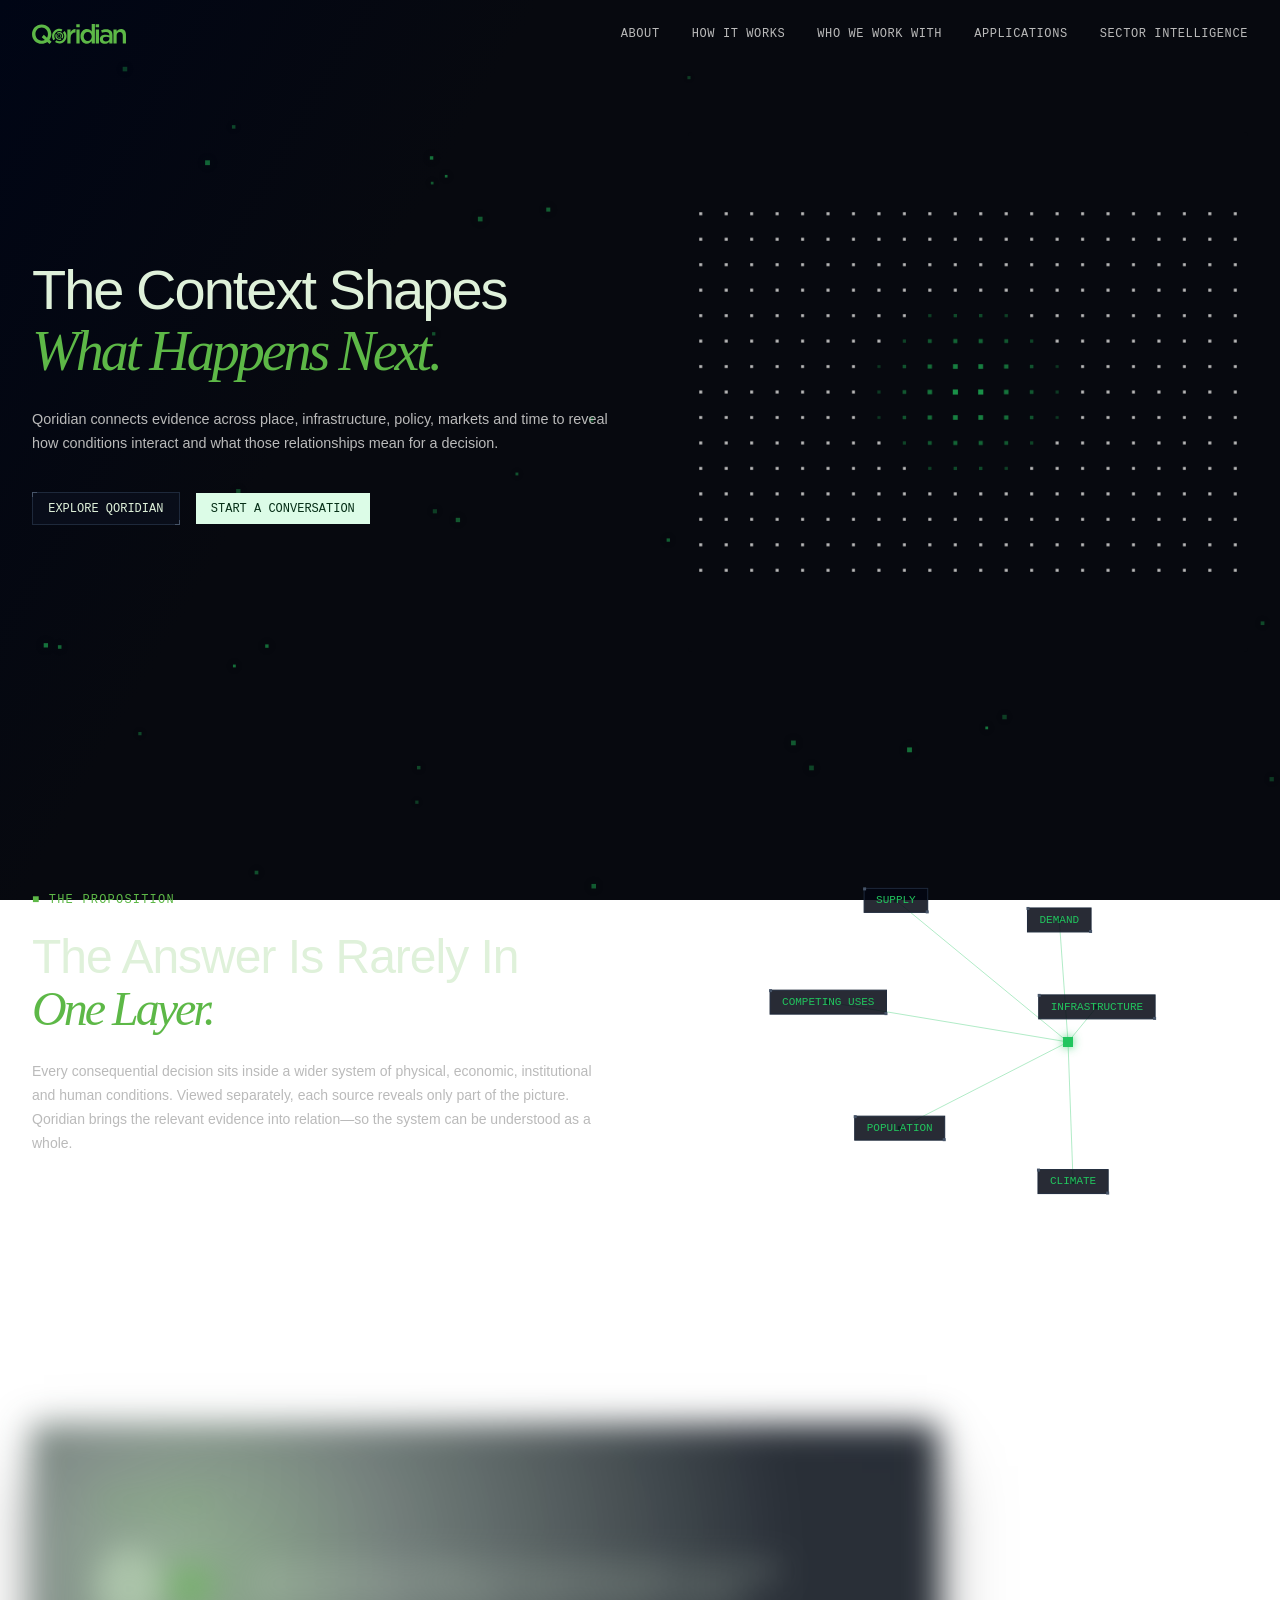
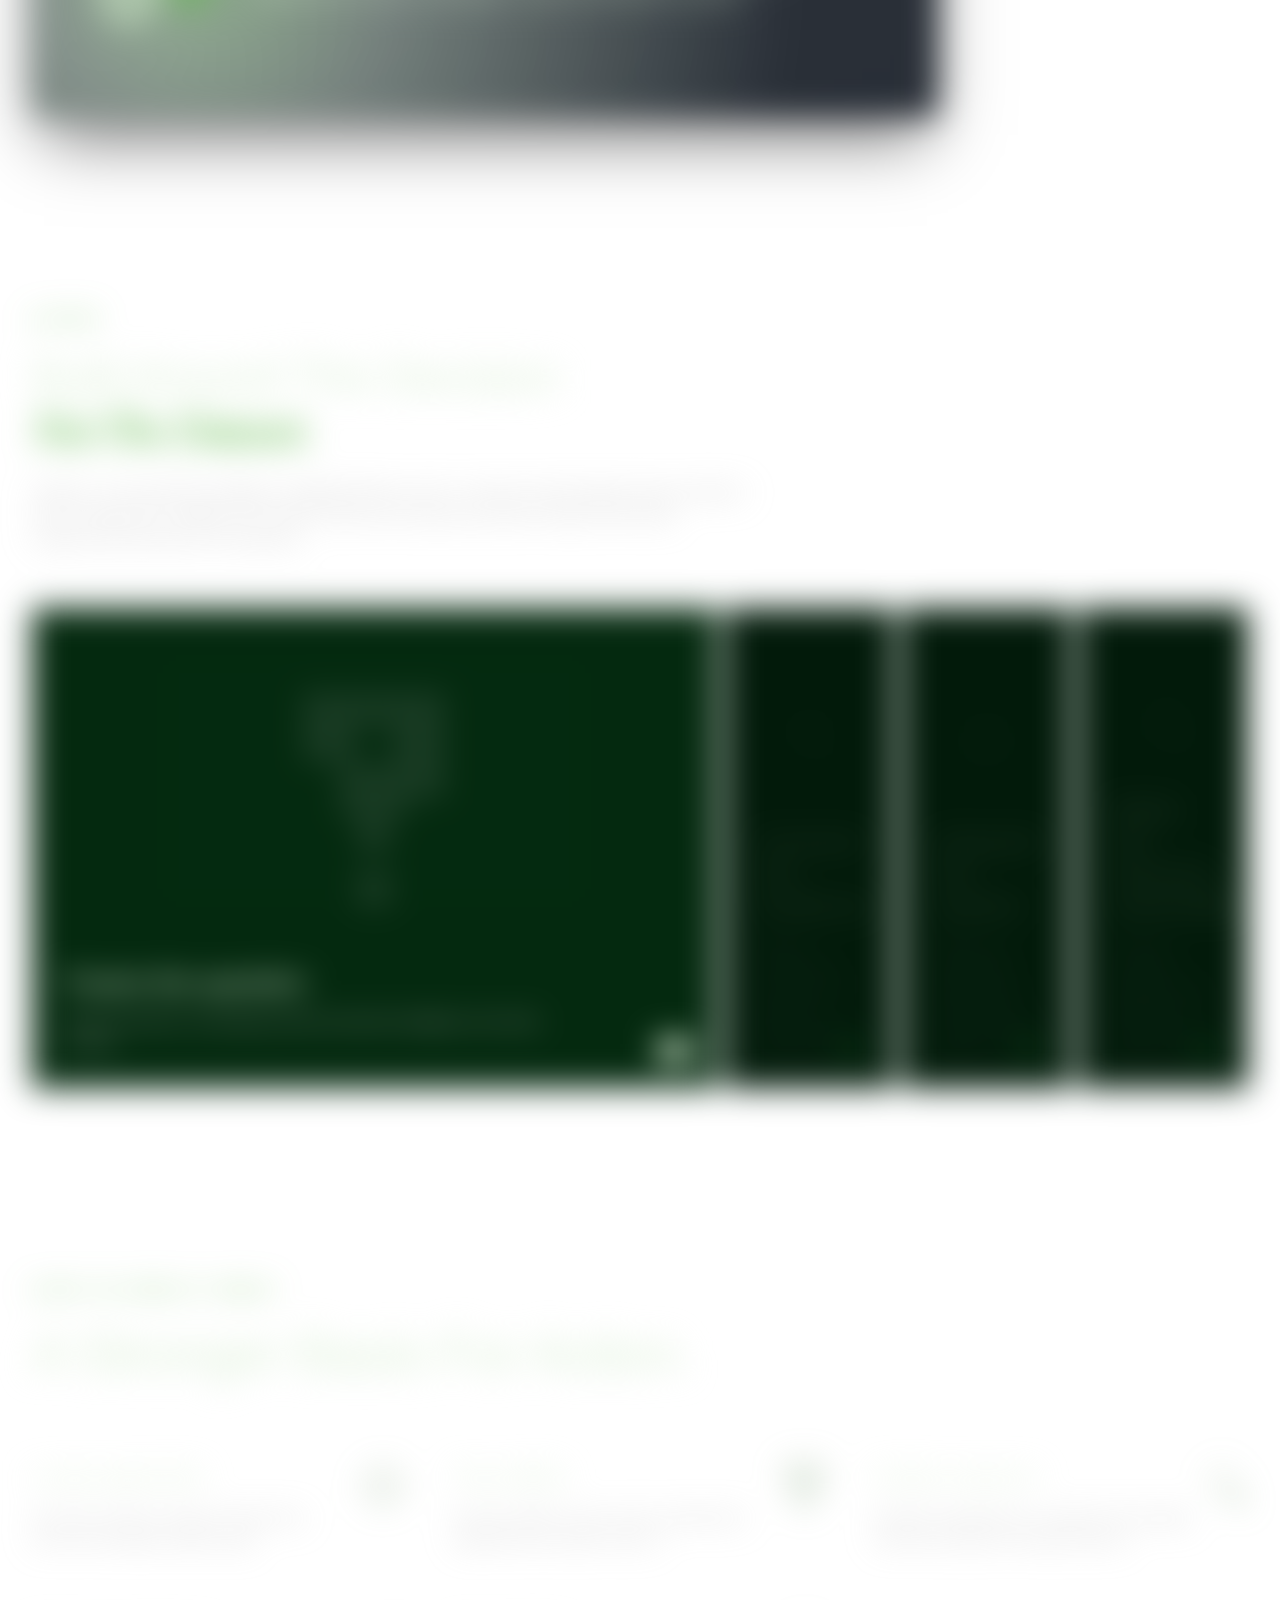
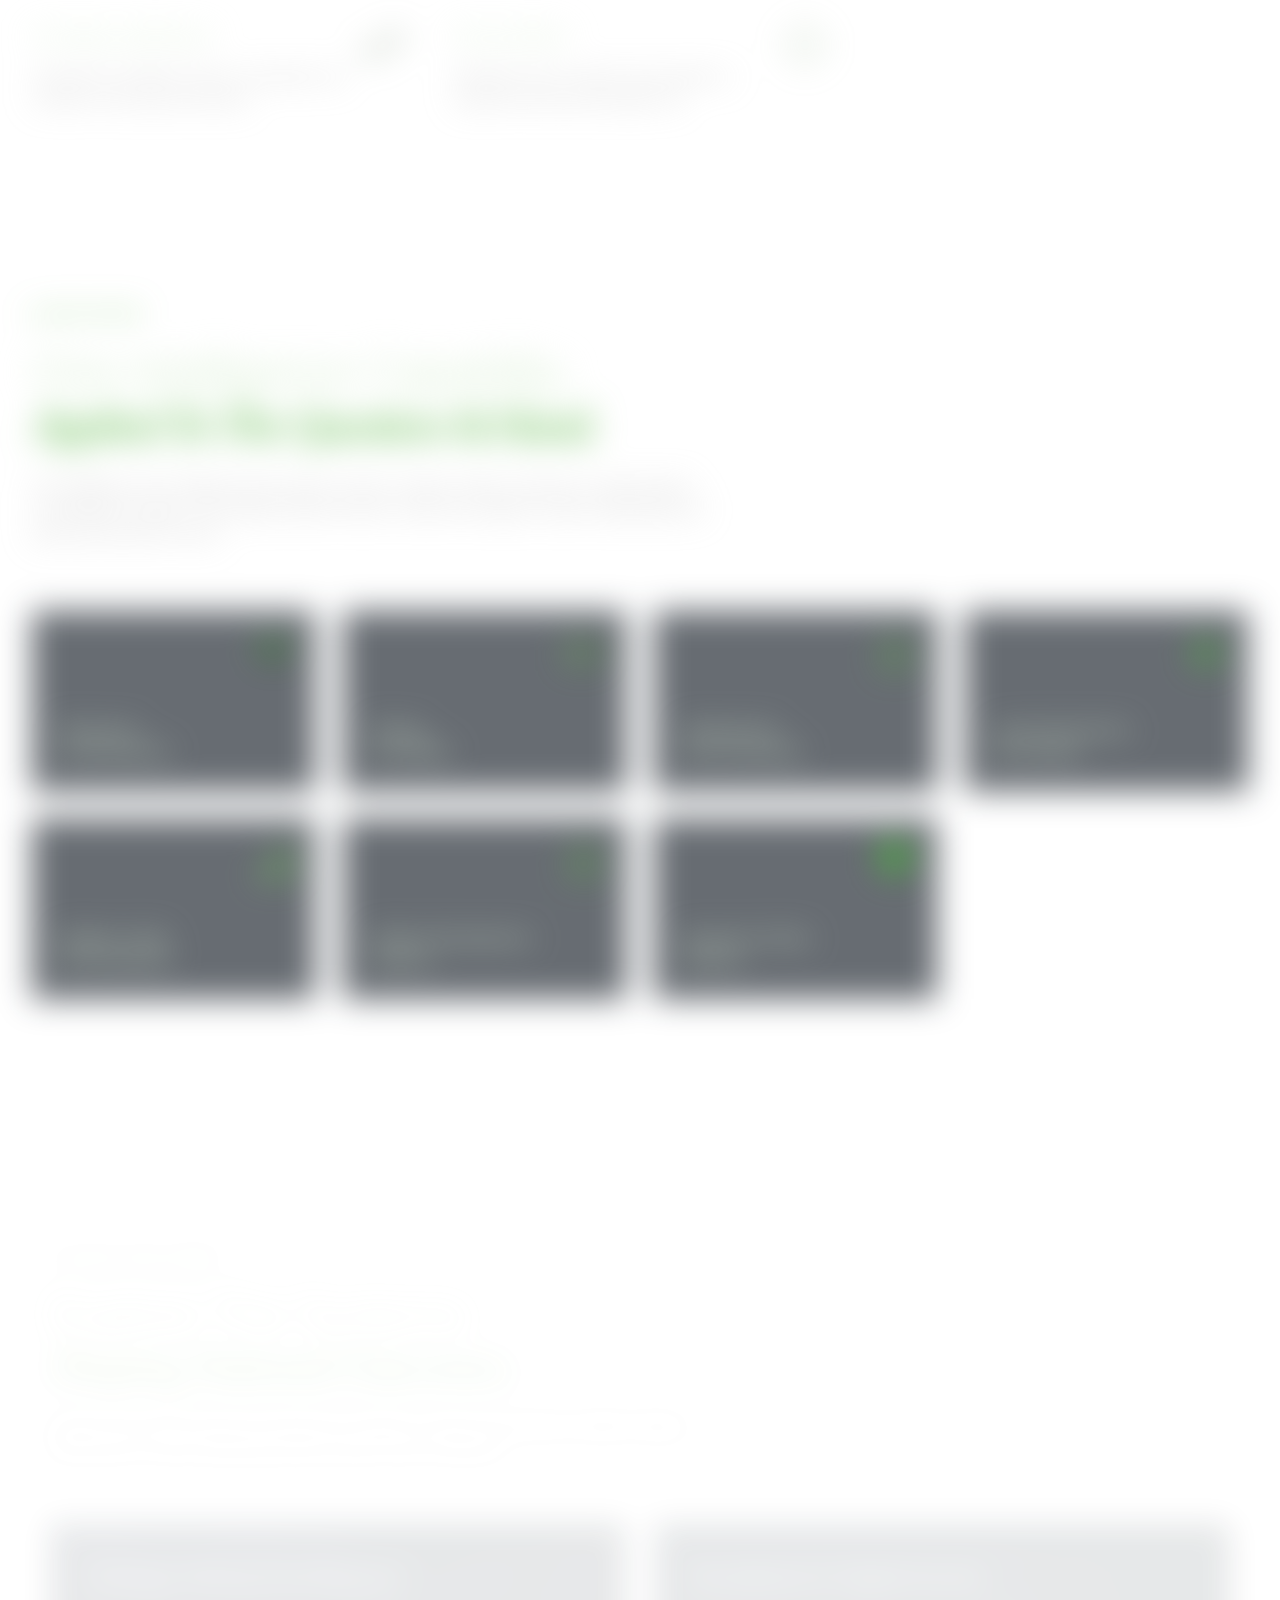
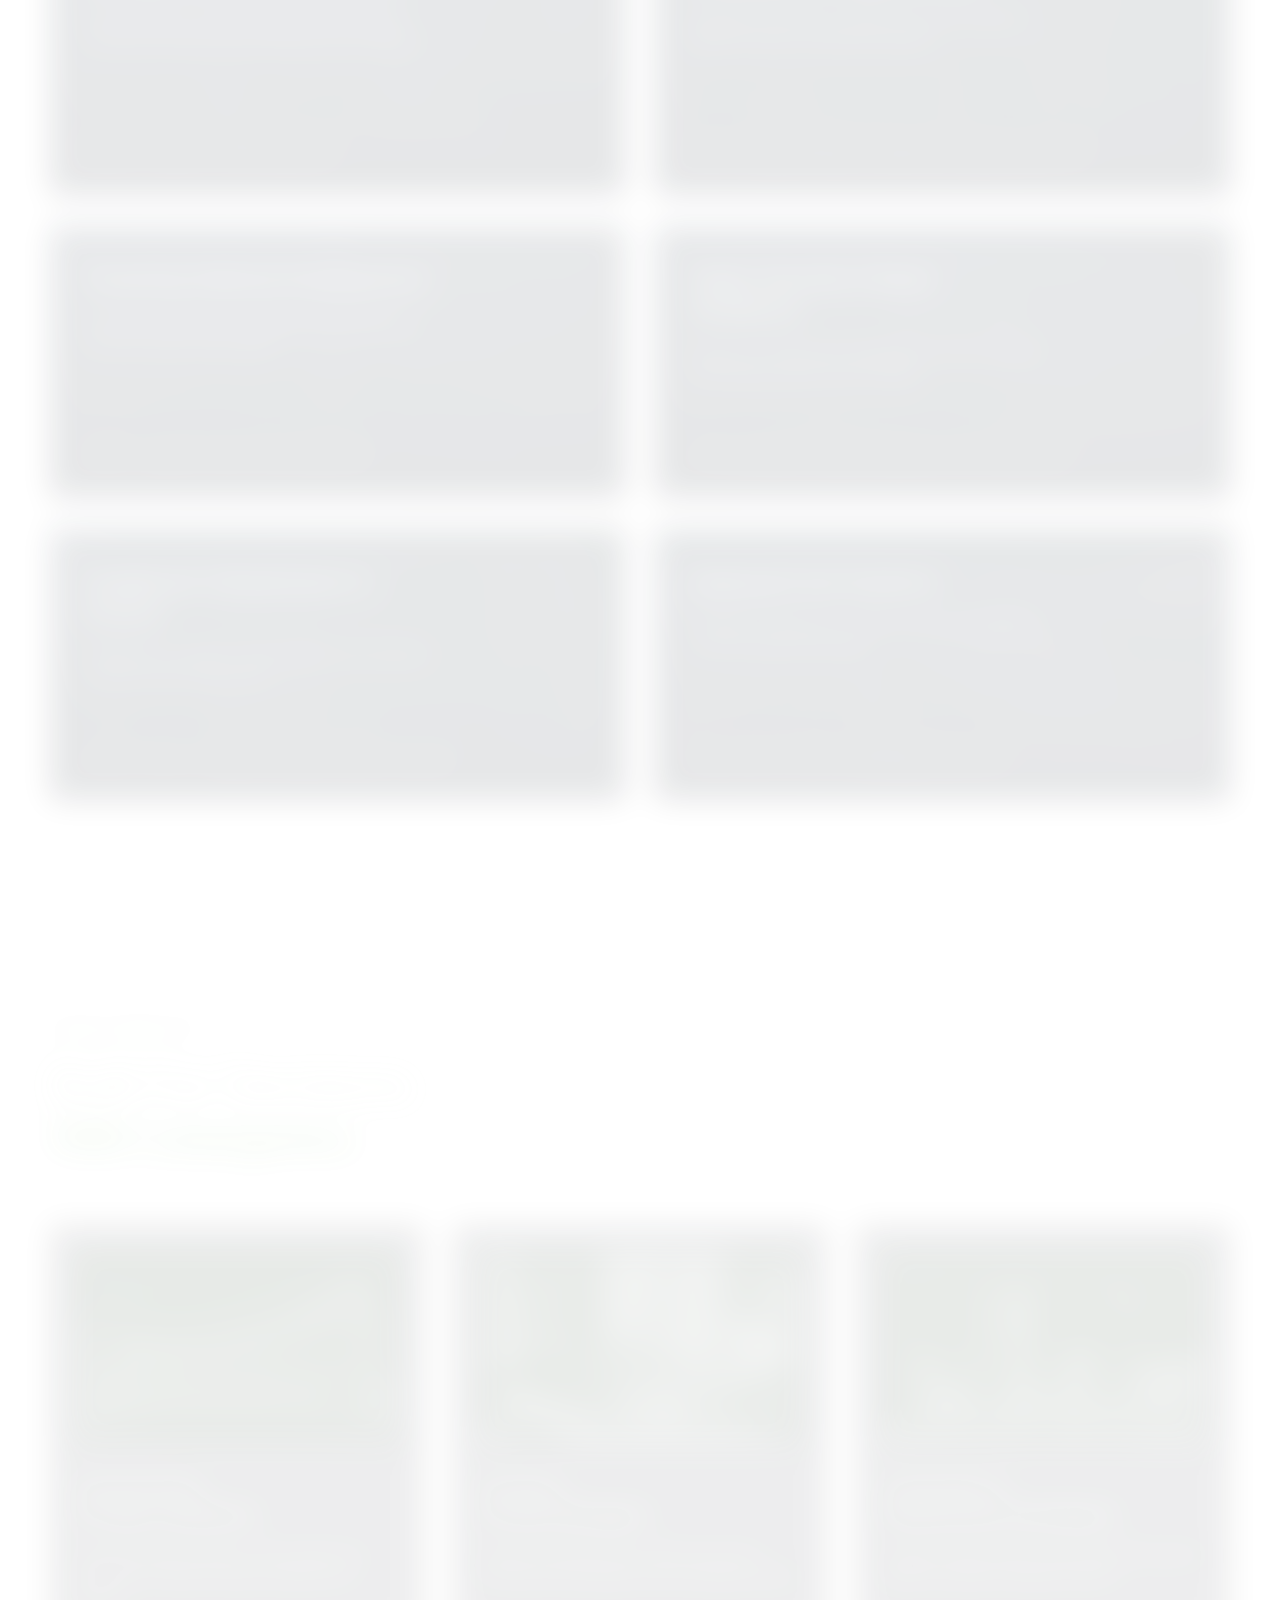
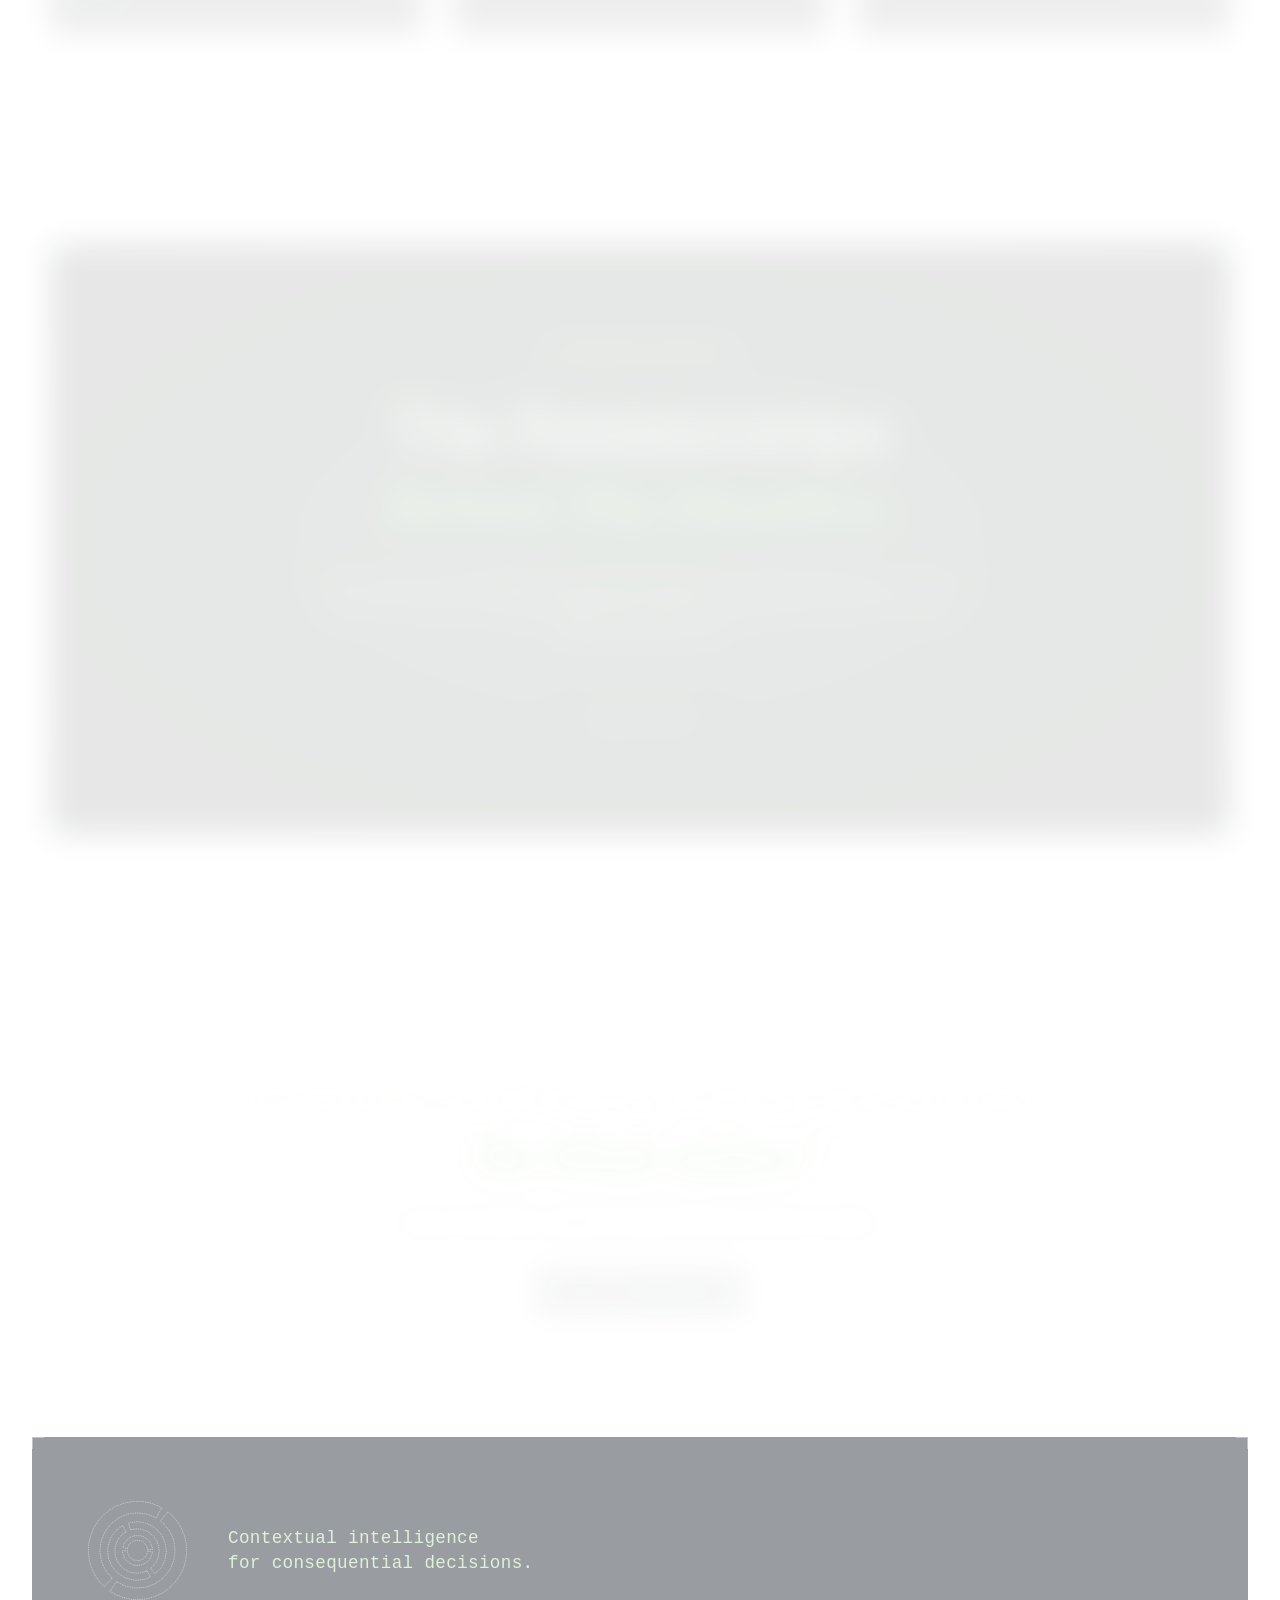
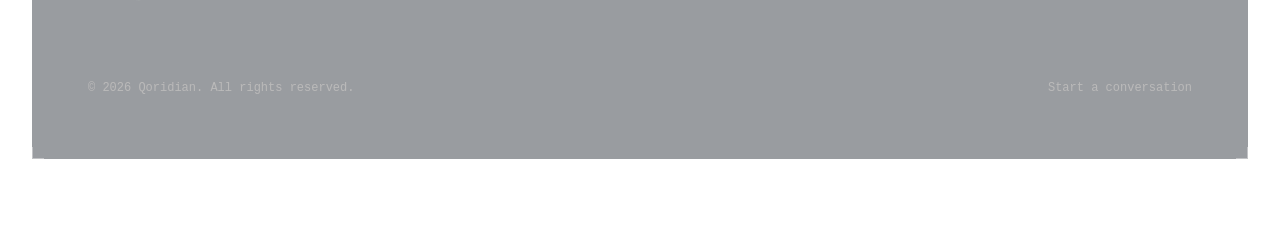
==== commit bda90e3c: "Update index.html" ====
--- a/index.html
+++ b/index.html
@@ -16,7 +16,7 @@
 
   <!-- Navbar -->
   <header class="navbar">
-    <a href="#" class="logo">
+    <a href="./index.html" class="logo">
       <img src="./qoridian logo.svg" alt="Qoridian Logo">
     </a>
     
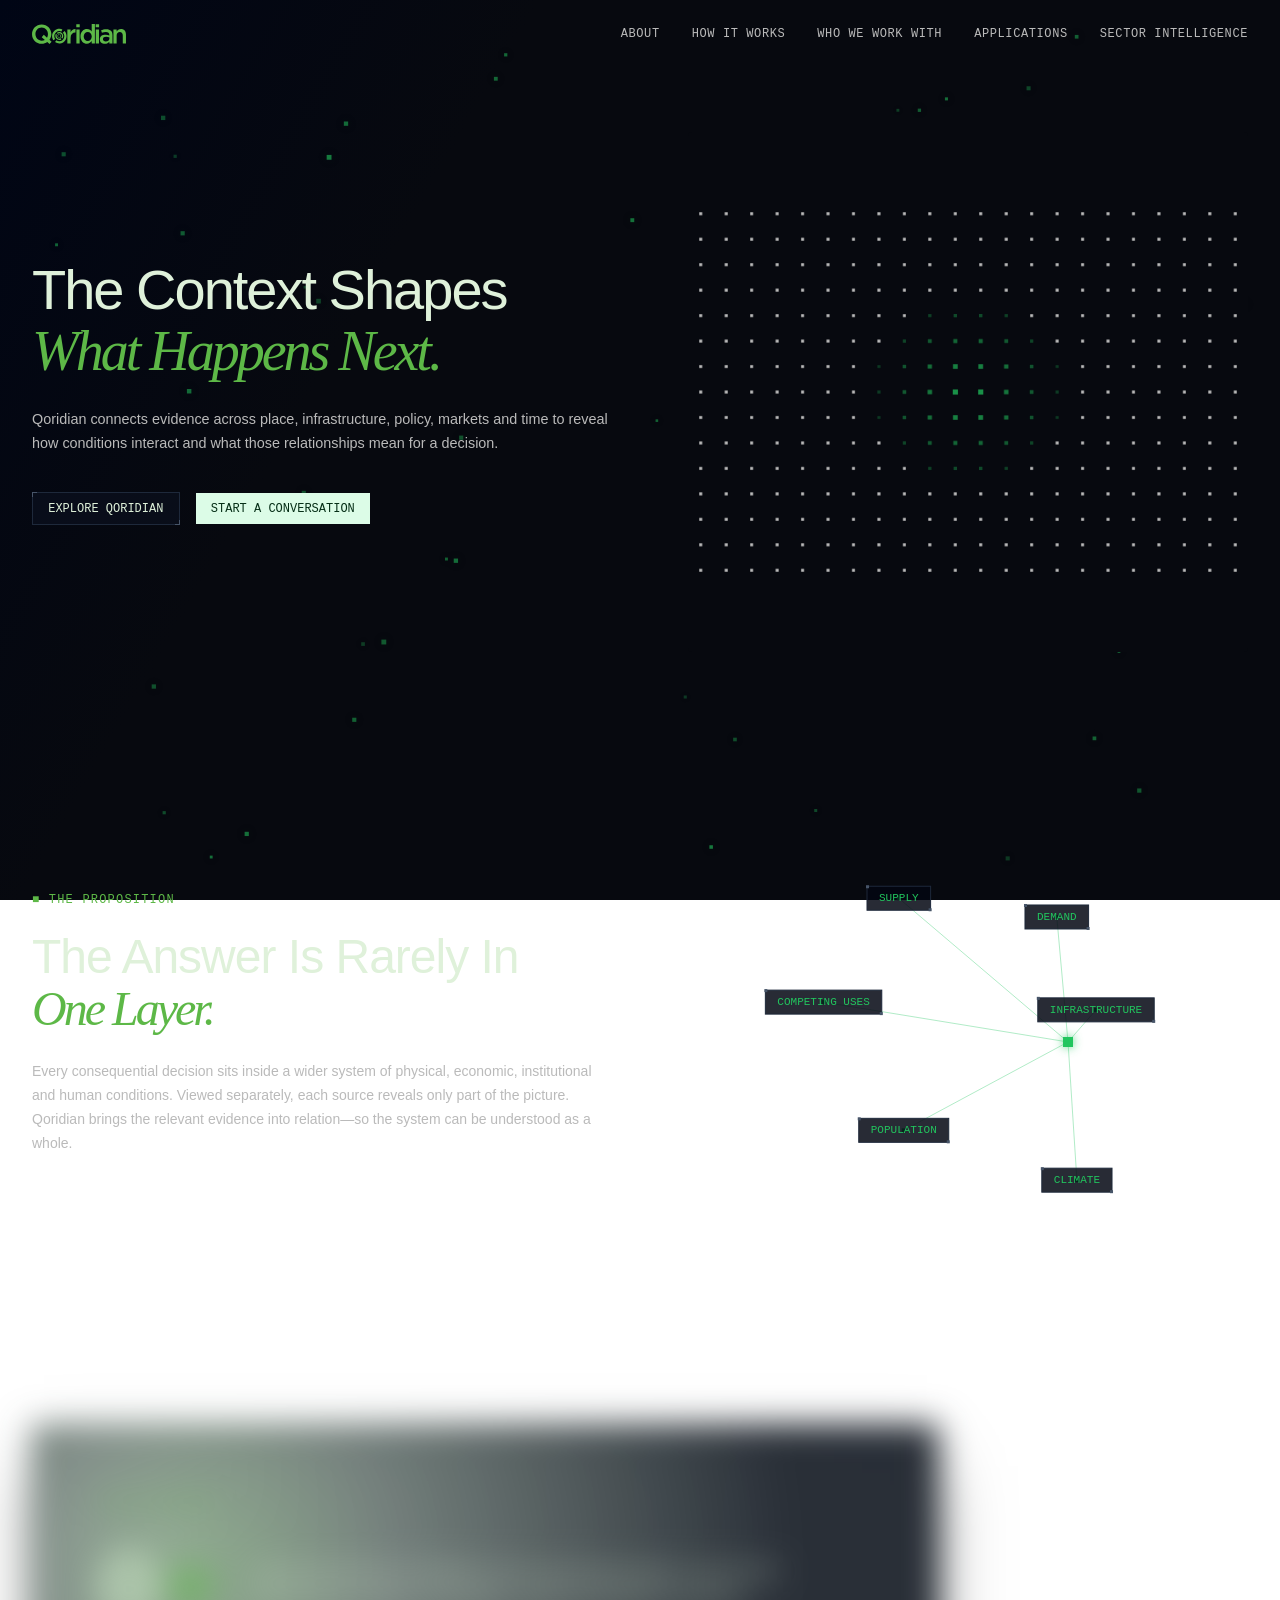
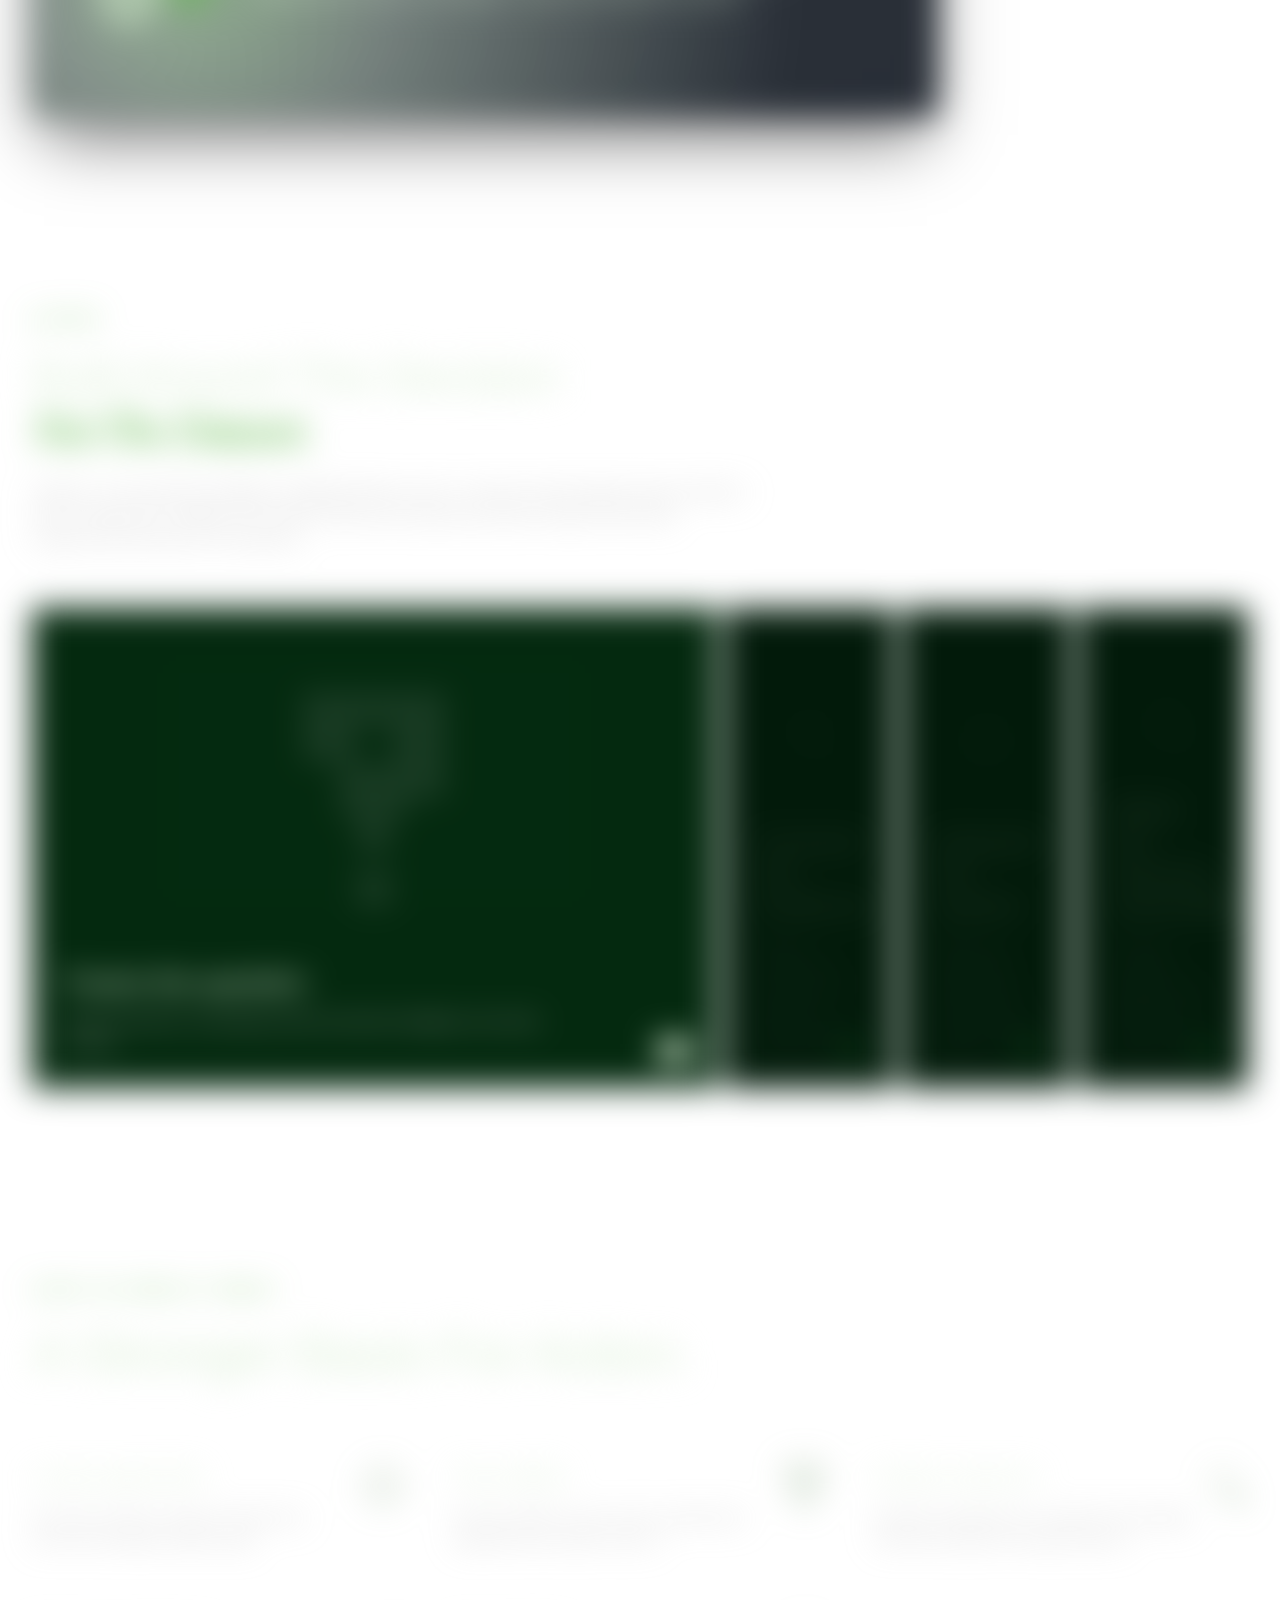
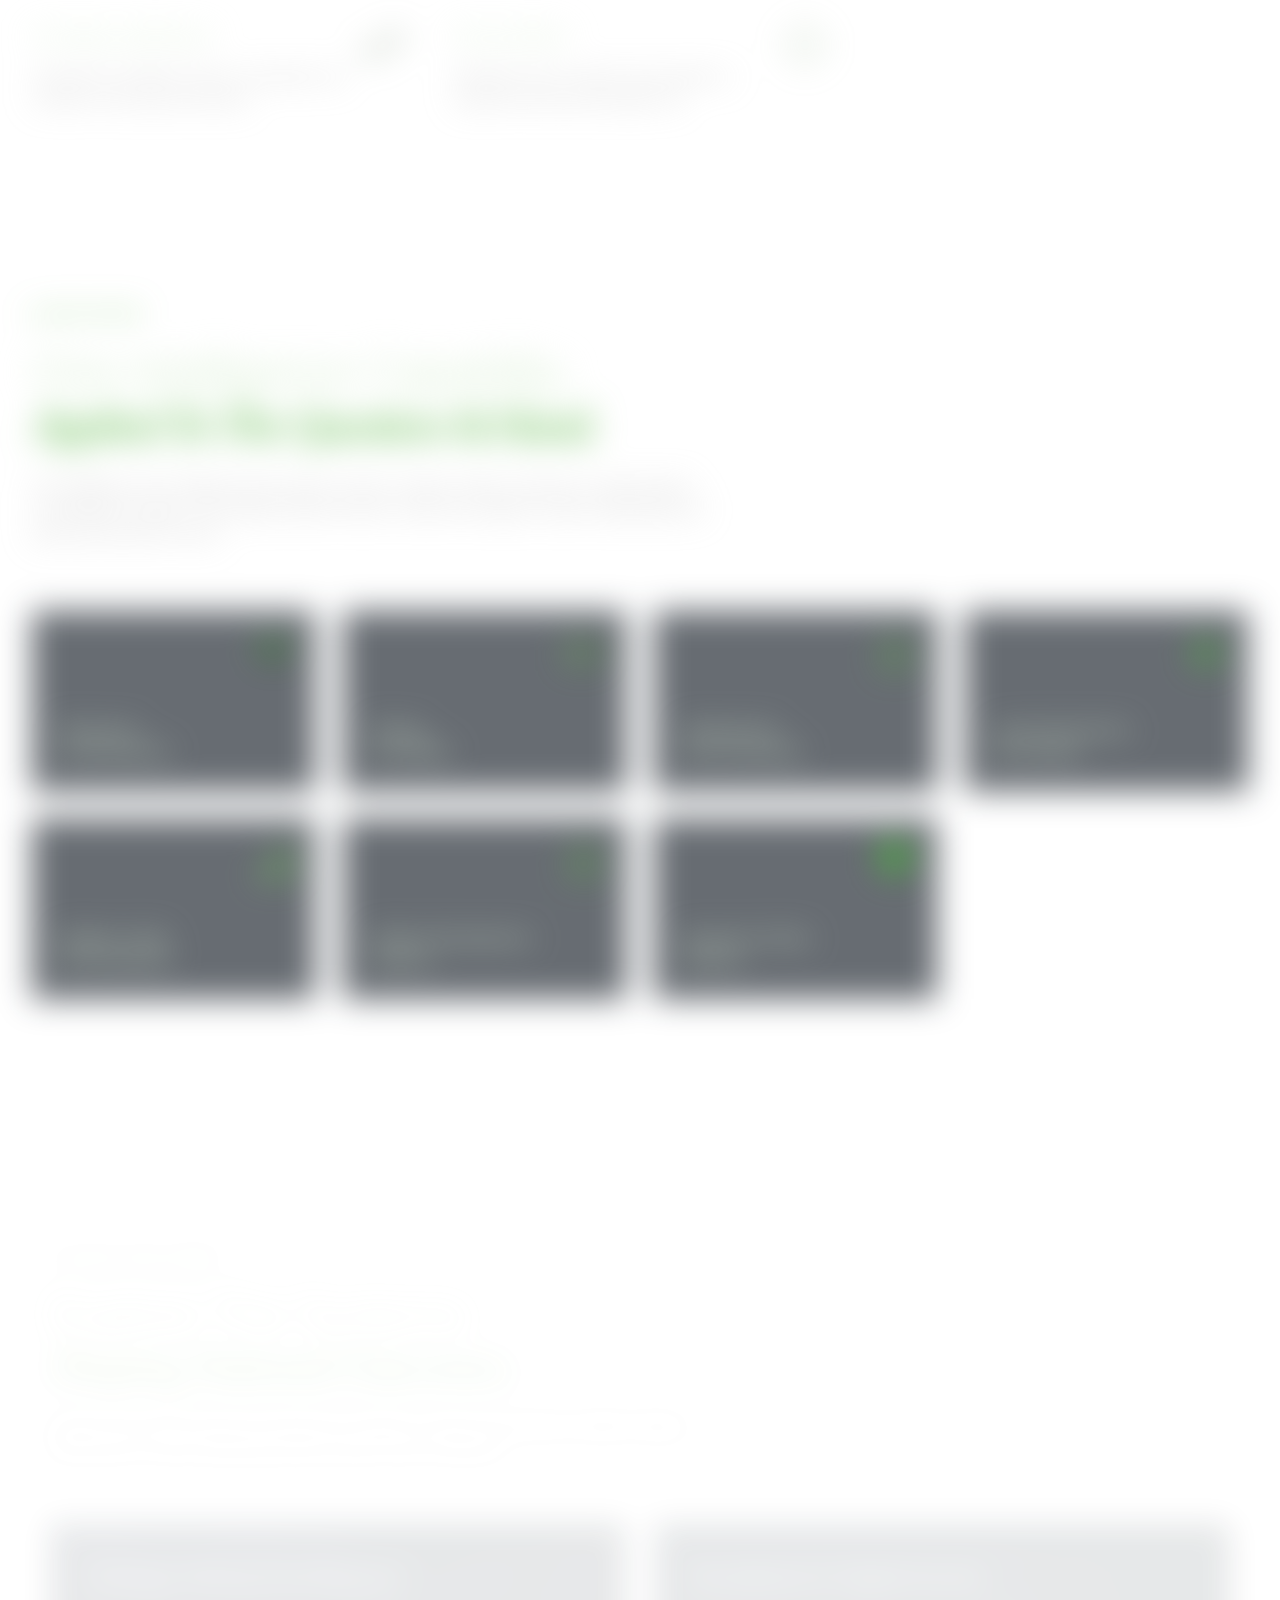
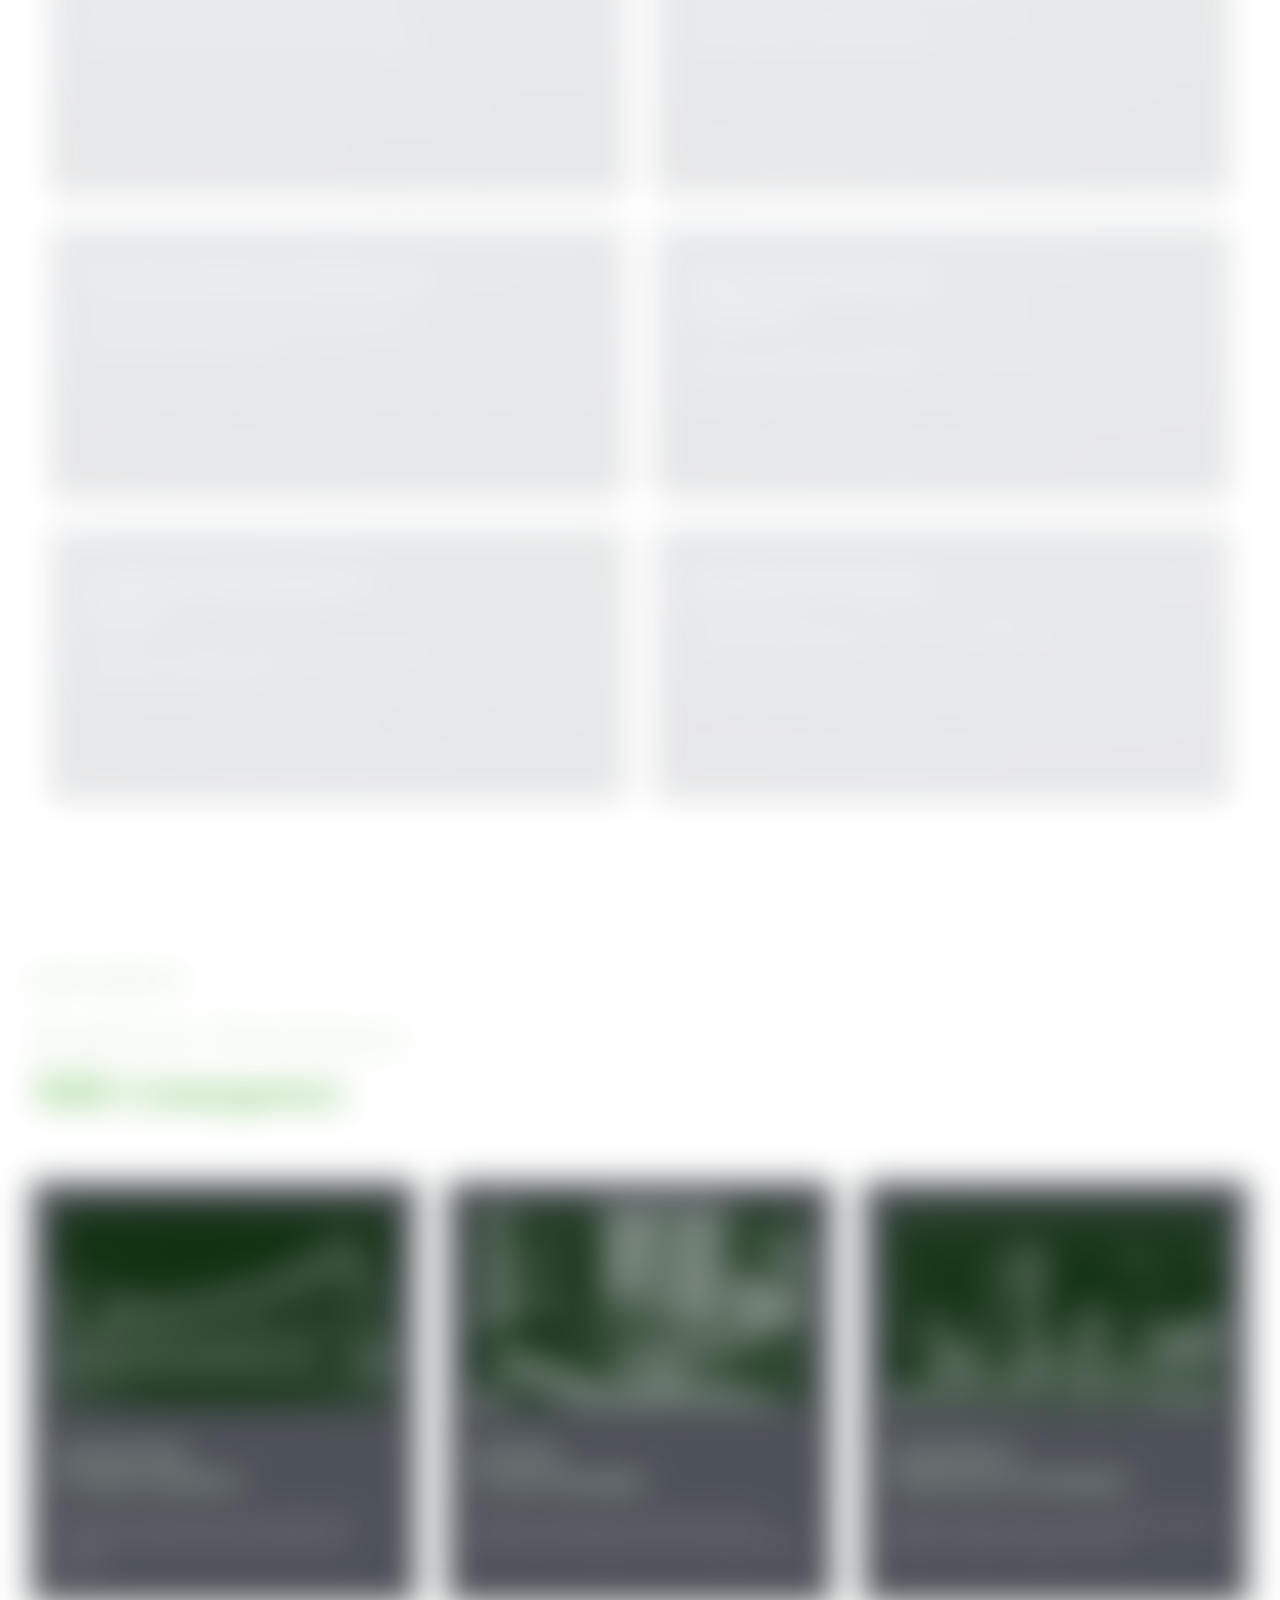
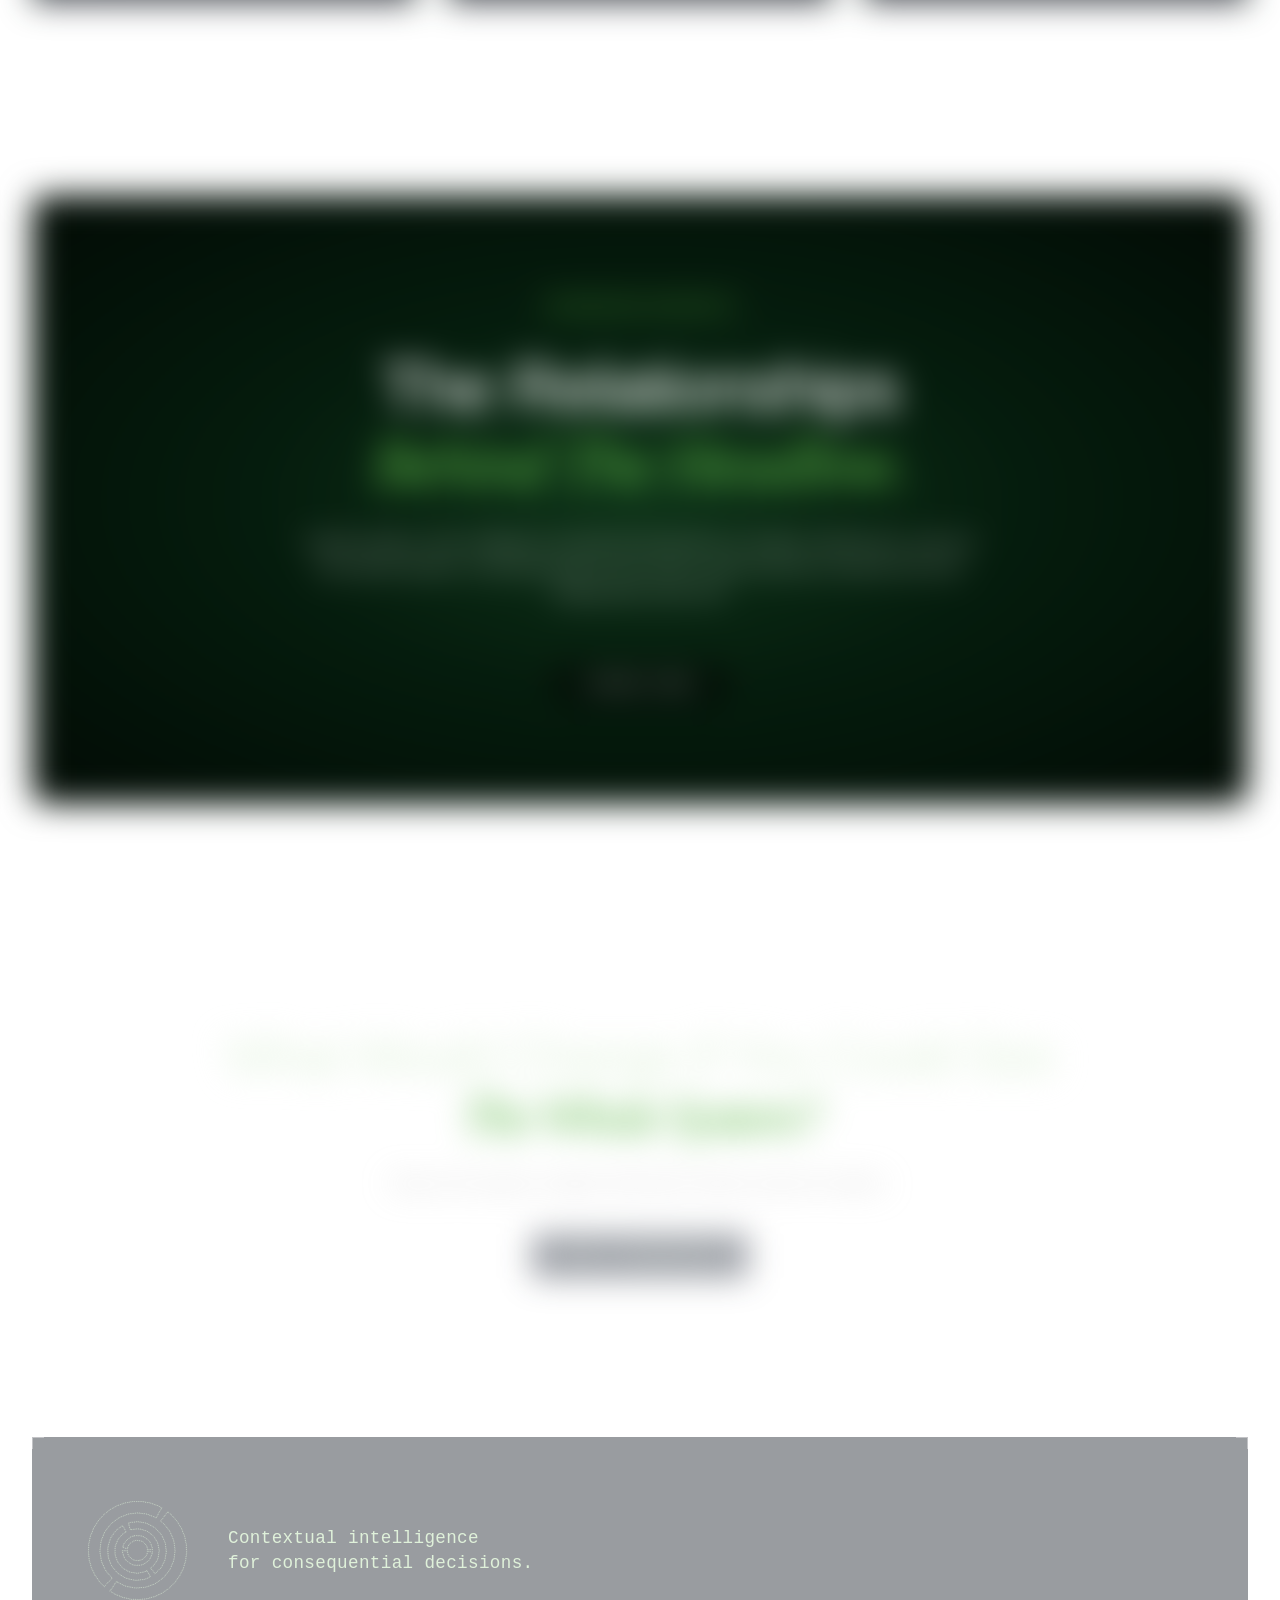
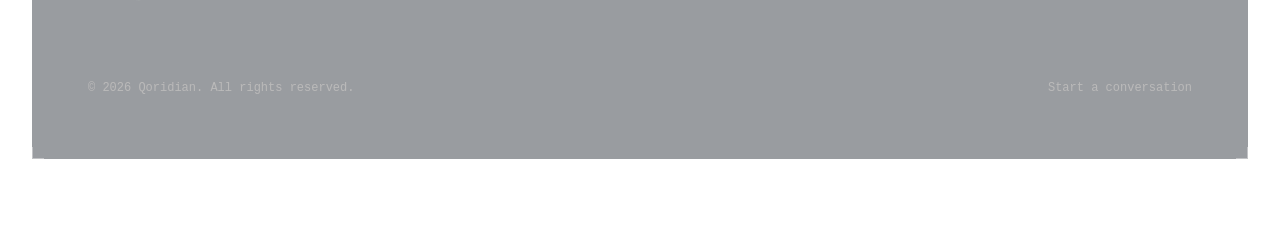
==== commit 72b78a38: "Update index.html" ====
--- a/index.html
+++ b/index.html
@@ -30,8 +30,8 @@
       <a href="#about">ABOUT</a>
       <a href="#how-it-works">HOW IT WORKS</a>
       <a href="#who-we-work-with">WHO WE WORK WITH</a>
-      <a href="#applications">APPLICATIONS</a>
-      <a href="#sector-intelligence">SECTOR INTELLIGENCE</a>
+      <a href="#application">APPLICATIONS</a>
+      <a href="#explore">SECTOR INTELLIGENCE</a>
     </nav>
   
   </header>
